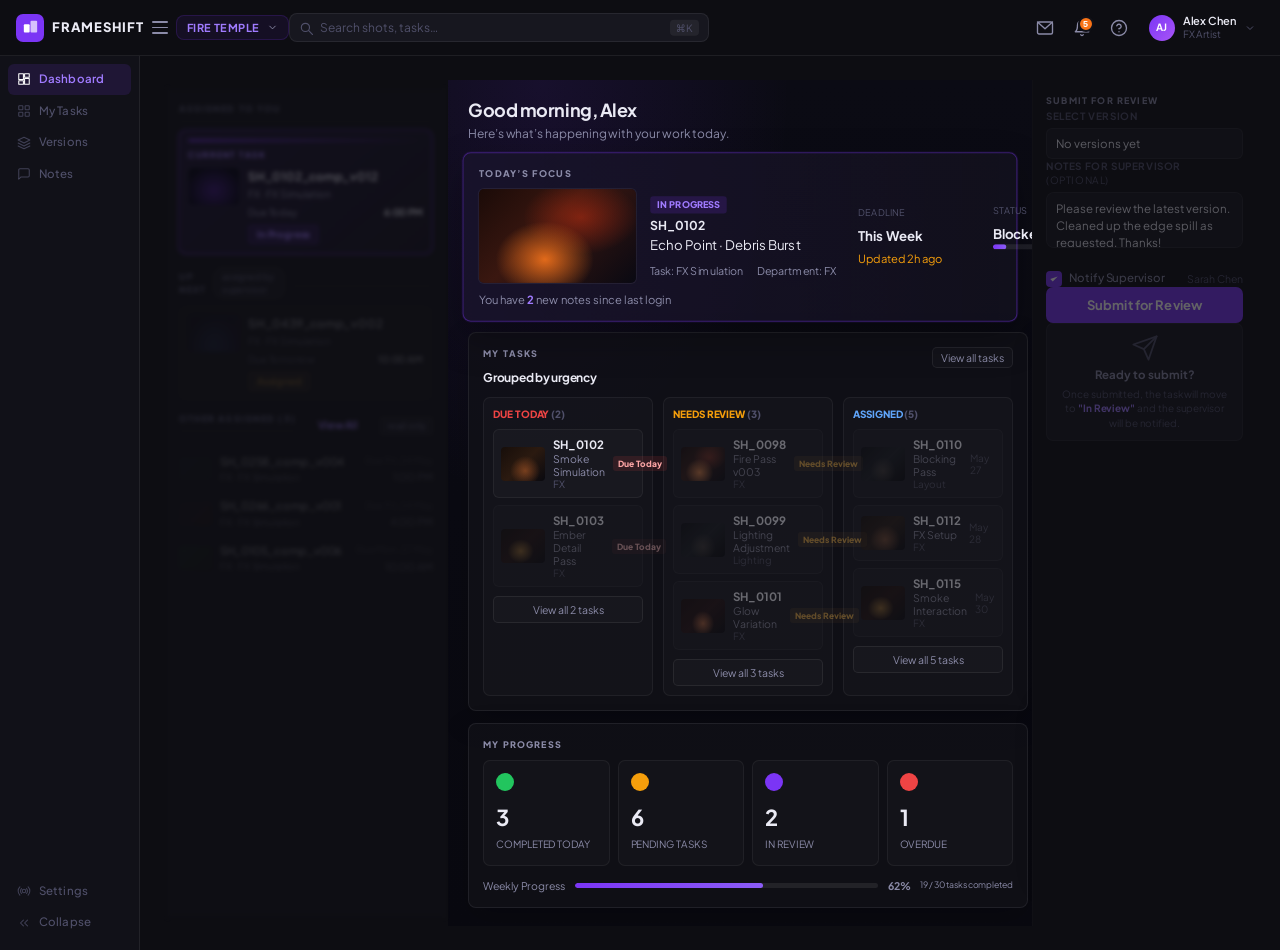
==== index.html @ 1de453bf "Set up Frameshift dashboard foundation and role-based supervisor flows. Implement unified supervisor" ====
<!DOCTYPE html>
<html lang="en">
<head>
<meta charset="UTF-8">
<meta name="viewport" content="width=device-width, initial-scale=1.0">
<title>Frameshift — Artist Dashboard</title>
<link rel="preconnect" href="https://fonts.googleapis.com">
<link href="https://fonts.googleapis.com/css2?family=Plus+Jakarta+Sans:ital,wght@0,300;0,400;0,500;0,600;0,700;0,800&display=swap" rel="stylesheet">
<link href="https://fonts.googleapis.com/css2?family=Inter:wght@400;500;600;700;800&display=swap" rel="stylesheet">
<link rel="stylesheet" href="./styles.css">
<script src="./app.js" defer></script>
<script src="./reviewEngine.js" defer></script>
</head>
<body>
<div id="root"></div>

<template id="artist-app-template">
<div class="app artist-app">

  <!-- ══════════════ TOP BAR ══════════════ -->
  <header class="topbar">
    <!-- Logo -->
    <a class="logo" href="#">
      <div class="logo-mark">
        <!-- FS icon: two overlapping rectangles -->
        <svg viewBox="0 0 18 18" fill="white"><rect x="1" y="5" width="7" height="10" rx="1.2"/><rect x="9" y="1" width="8" height="14" rx="1.2" opacity="0.7"/></svg>
      </div>
      <span class="logo-name">FRAMESHIFT</span>
    </a>

    <!-- Hamburger -->
    <button class="tb-hamburger" aria-label="Menu">
      <span></span><span></span><span></span>
    </button>

    <!-- Project pill -->
    <div class="project-pill">
      Fire Temple
      <svg viewBox="0 0 24 24"><polyline points="6 9 12 15 18 9"/></svg>
    </div>

    <!-- Search -->
    <div class="search-bar">
      <svg class="search-icon" viewBox="0 0 24 24"><circle cx="11" cy="11" r="7"/><line x1="24" y1="24" x2="16.65" y2="16.65"/></svg>
      <input type="text" placeholder="Search shots, tasks…">
      <span class="search-kbd">⌘K</span>
    </div>

    <!-- Right icons -->
    <div class="tb-right">
      <button class="tb-icon" aria-label="Mail">
        <svg viewBox="0 0 24 24"><rect x="2" y="4" width="20" height="16" rx="2"/><polyline points="2,4 12,13 22,4"/></svg>
      </button>
      <button class="tb-icon" aria-label="Notifications">
        <svg viewBox="0 0 24 24"><path d="M18 8A6 6 0 0 0 6 8c0 7-3 9-3 9h18s-3-2-3-9"/><path d="M13.73 21a2 2 0 0 1-3.46 0"/></svg>
        <span class="notif-badge">5</span>
      </button>
      <button class="tb-icon" aria-label="Help">
        <svg viewBox="0 0 24 24"><circle cx="12" cy="12" r="10"/><path d="M9.09 9a3 3 0 0 1 5.83 1c0 2-3 3-3 3"/><line x1="12" y1="17" x2="12.01" y2="17"/></svg>
      </button>
      <div class="user-chip" onclick="UserMenu.toggle(event)">
        <div class="user-av">AJ</div>
        <div class="user-info">
          <div class="user-name">Alex Chen</div>
          <div class="user-role">FX Artist</div>
        </div>
        <svg class="user-menu-chevron" viewBox="0 0 24 24"><polyline points="6 9 12 15 18 9"/></svg>
        <div class="user-menu" id="user-menu">
          <button onclick="UserMenu.profile(event)">View Profile</button>
          <button onclick="UserMenu.setRole(event,'artist')">Switch to Artist</button>
          <button onclick="UserMenu.setRole(event,'supervisor')">Switch to Supervisor</button>
          <button onclick="UserMenu.signOut(event)">Sign Out</button>
        </div>
      </div>
    </div>
  </header>

  <!-- ══════════════ BODY ══════════════ -->
  <div class="body-wrap">

    <!-- ── SIDEBAR ── -->
    <nav class="sidebar">
      <div class="sidebar-nav">
        <a class="nav-item active artist-only" id="nav-dashboard" href="#" onclick="event.preventDefault();switchTab('dashboard')">
          <svg viewBox="0 0 24 24"><path d="M3 13h8V3H3v10z"/><path d="M13 21h8V11h-8v10z"/><path d="M13 3v6h8V3h-8z"/><path d="M3 21h8v-6H3v6z"/></svg>
          Dashboard
        </a>
        <a class="nav-item artist-only" id="nav-tasks" href="#" onclick="event.preventDefault();switchTab('overview')">
          <svg viewBox="0 0 24 24"><rect x="3" y="3" width="7" height="7" rx="1"/><rect x="14" y="3" width="7" height="7" rx="1"/><rect x="3" y="14" width="7" height="7" rx="1"/><rect x="14" y="14" width="7" height="7" rx="1"/></svg>
          My Tasks
        </a>
        <a class="nav-item artist-only" id="nav-versions" href="#" onclick="event.preventDefault();switchTab('versions')">
          <svg viewBox="0 0 24 24"><polygon points="12 2 2 7 12 12 22 7 12 2"/><polyline points="2,17 12,22 22,17"/><polyline points="2,12 12,17 22,12"/></svg>
          Versions
        </a>
        <a class="nav-item artist-only" id="nav-notes" href="#" onclick="event.preventDefault();switchTab('notes')">
          <svg viewBox="0 0 24 24"><path d="M21 15a2 2 0 0 1-2 2H7l-4 4V5a2 2 0 0 1 2-2h14a2 2 0 0 1 2 2z"/></svg>
          Notes
        </a>
        <div class="sidebar-spacer"></div>
      </div>

      <div class="sidebar-bottom">
        <a class="nav-item" href="#">
          <svg viewBox="0 0 24 24"><circle cx="12" cy="12" r="3"/><path d="M19.07 4.93a10 10 0 0 1 0 14.14M16.24 7.76a6 6 0 0 1 0 8.49M4.93 19.07a10 10 0 0 1 0-14.14M7.76 16.24a6 6 0 0 1 0-8.49"/></svg>
          Settings
        </a>
        <a class="nav-item" href="#">
          <svg viewBox="0 0 24 24"><polyline points="11 17 6 12 11 7"/><polyline points="18 17 13 12 18 7"/></svg>
          Collapse
        </a>
      </div>
    </nav>

    <!-- ══ MAIN ══ -->
    <main class="main">

      <!-- 3-column area -->
      <div class="cols dashboard-content">

        <!-- ─── LEFT: Task List ─── -->
        <div class="col-left">
          <div class="col-left-inner">
            <div class="section-lbl">Assigned to You</div>

            <!-- Current Task -->
            <div class="current-task-card" data-shot="SH_0100" onclick="openTask('SH_0100')">
              <div class="ctc-inner-lbl">Current Task</div>
              <div class="ctc-body">
                <div class="task-thumb">
                  <div class="task-thumb-scene"></div>
                </div>
                <div class="task-info">
                  <div class="task-name"></div>
                  <div class="task-dept"></div>
                  <div class="task-due-row">
                    <span class="task-due-label">Due Today</span>
                    <span class="task-due-time">6:00 PM</span>
                  </div>
                  <span class="badge badge-ip">In Progress</span>
                </div>
              </div>
            </div>

            <!-- Up Next -->
            <div class="section-lbl" style="display:flex;align-items:center;gap:8px;">Up Next<span style="font-size:9px;font-weight:500;text-transform:none;letter-spacing:0;color:var(--t3);background:var(--bg-card);border:1px solid var(--b);border-radius:10px;padding:1px 7px;">assigned by supervisor</span></div>
            <div class="up-next-card" data-shot="SH_0101" onclick="openTask('SH_0101')">
              <div class="ctc-body">
                <div class="task-thumb">
                  <div class="task-thumb-scene" style="background:radial-gradient(ellipse at 50% 80%,rgba(30,60,120,0.8) 0%,transparent 70%);"></div>
                </div>
                <div class="task-info">
                  <div class="task-name"></div>
                  <div class="task-dept"></div>
                  <div class="task-due-row">
                    <span class="task-due-label">Due Tomorrow</span>
                    <span class="task-due-time">10:00 AM</span>
                  </div>
                  <span class="badge badge-assigned">Assigned</span>
                </div>
              </div>
            </div>

            <!-- Other Assigned -->
            <div class="other-hdr">
              <span class="section-lbl" style="margin-bottom:0;">Other Assigned (3)</span>
              <span class="view-all">View All</span>
            </div>

            <div class="task-row" data-shot="SH_0102" onclick="openTask('SH_0102')">
              <div class="task-row-thumb">
                <div style="width:100%;height:100%;background:linear-gradient(135deg,#0D1A2A,#0A1A1A);"></div>
              </div>
              <div class="task-row-body">
                <div class="task-row-name"></div>
                <div class="task-row-meta"></div>
              </div>
              <div class="task-row-right">
                <div class="task-row-due">Due Fri, 24 May</div>
                <div style="font-size:11px;color:var(--t2);">1:00 PM</div>
              </div>
            </div>

            <div class="task-row" data-shot="SH_0103" onclick="openTask('SH_0103')">
              <div class="task-row-thumb">
                <div style="width:100%;height:100%;background:linear-gradient(135deg,#1A0D2A,#2A1010);"></div>
              </div>
              <div class="task-row-body">
                <div class="task-row-name"></div>
                <div class="task-row-meta"></div>
              </div>
              <div class="task-row-right">
                <div class="task-row-due">Due Fri, 24 May</div>
                <div style="font-size:11px;color:var(--t2);">4:00 PM</div>
              </div>
            </div>

            <div class="task-row" data-shot="SH_0104" onclick="openTask('SH_0104')">
              <div class="task-row-thumb">
                <div style="width:100%;height:100%;background:linear-gradient(135deg,#0D2A1A,#101A0A);"></div>
              </div>
              <div class="task-row-body">
                <div class="task-row-name"></div>
                <div class="task-row-meta"></div>
              </div>
              <div class="task-row-right">
                <div class="task-row-due">Due Mon, 27 May</div>
                <div style="font-size:11px;color:var(--t2);">10:00 AM</div>
              </div>
            </div>
          </div>

        </div>

        <!-- ─── CENTER: Work Area ─── -->
        <div class="col-center">

          <!-- Center-left: Task Detail + Viewer -->
          <div class="task-detail">
            <!-- Compact shot bar + tabs -->
            <div class="center-bar">
              <span class="center-shot-id"></span>
              <span class="center-shot-dept">Comp · Main Comp</span>
              <div class="tabs" id="center-tabs">
                <div class="tab active" data-tab="dashboard">Dashboard</div>
                <div class="tab" data-tab="overview">Overview</div>
                <div class="tab" data-tab="notes">Notes <span class="tab-ct" id="tc-notes">2</span></div>
                <div class="tab" data-tab="versions">Versions <span class="tab-ct" id="tc-versions">4</span></div>
                <div class="tab" data-tab="info">Info</div>
              </div>
              <button class="rm-btn" id="rm-btn" onclick="ReviewMode.toggle()">
                <svg viewBox="0 0 24 24"><path d="M8 3H5a2 2 0 0 0-2 2v3m18 0V5a2 2 0 0 0-2-2h-3m0 18h3a2 2 0 0 0 2-2v-3M3 16v3a2 2 0 0 0 2 2h3"/></svg>
                <span id="rm-btn-label">Enter Review Mode</span>
              </button>
            </div>

            <!-- ── PANEL: DASHBOARD (default landing) ── -->
            <div class="tab-panel active" data-panel="dashboard" id="panel-dashboard">
              <div class="artist-dashboard">
                <header class="dash-welcome">
                  <h1>Good morning, Alex</h1>
                  <p>Here’s what’s happening with your work today.</p>
                </header>

                <section class="dash-card dash-focus-card">
                  <div class="dash-section-kicker">Today’s Focus</div>
                  <div class="dash-focus-grid">
                    <div class="dash-shot-thumb dash-shot-fire"></div>
                    <div class="dash-focus-main">
                      <span class="dash-status-pill">In Progress</span>
                      <h2></h2>
                      <p></p>
                      <div class="dash-focus-meta">
                        <span></span>
                        <span></span>
                      </div>
                    </div>
                    <div class="dash-focus-deadline">
                      <span>Deadline</span>
                      <strong></strong>
                      <em></em>
                    </div>
                    <div class="dash-focus-progress">
                      <span>Status</span>
                      <strong></strong>
                      <div class="dash-progress-track"><div style="width:60%;"></div></div>
                      <small>60%</small>
                    </div>
                    <div class="dash-focus-actions">
                      <button class="dash-primary-btn" onclick="DashboardActions.continueWorking()">Continue Working</button>
                      <button class="dash-secondary-btn" onclick="DashboardActions.openShot()">Open Shot</button>
                    </div>
                  </div>
                  <div class="dash-note-alert">You have <strong id="dash-new-notes">2</strong> new notes since last login</div>
                </section>

                <div class="dash-command-grid">
                  <div class="dash-left-stack">
                    <section class="dash-card dash-tasks-card">
                    <div class="dash-card-head">
                      <div>
                          <div class="dash-section-kicker">My Tasks</div>
                          <h2>Grouped by urgency</h2>
                      </div>
                        <button class="dash-link-btn" onclick="DashboardActions.openTasks('all')">View all tasks</button>
                    </div>

                      <div class="dash-task-columns">
                        <div class="dash-task-column">
                          <div class="dash-column-title hot">Due Today <span>(2)</span></div>
                          <button class="dash-task-card" data-shot="SH_0102" onclick="openTask('SH_0102')">
                            <span class="dash-mini-thumb dash-shot-smoke"></span>
                            <span><strong>SH_0102</strong><em>Smoke Simulation</em><small>FX</small></span>
                            <mark class="dash-tag due">Due Today</mark>
                          </button>
                          <button class="dash-task-card" data-shot="SH_0103" onclick="openTask('SH_0103')">
                            <span class="dash-mini-thumb dash-shot-ember"></span>
                            <span><strong>SH_0103</strong><em>Ember Detail Pass</em><small>FX</small></span>
                            <mark class="dash-tag due">Due Today</mark>
                          </button>
                          <button class="dash-column-view" onclick="DashboardActions.openTasks('today')">View all 2 tasks</button>
                        </div>

                        <div class="dash-task-column">
                          <div class="dash-column-title warn">Needs Review <span>(3)</span></div>
                          <button class="dash-task-card" data-shot="SH_0098" onclick="openTask('SH_0098')">
                            <span class="dash-mini-thumb dash-shot-fire"></span>
                            <span><strong>SH_0098</strong><em>Fire Pass v003</em><small>FX</small></span>
                            <mark class="dash-tag review">Needs Review</mark>
                          </button>
                          <button class="dash-task-card" data-shot="SH_0099" onclick="openTask('SH_0099')">
                            <span class="dash-mini-thumb dash-shot-dark"></span>
                            <span><strong>SH_0099</strong><em>Lighting Adjustment</em><small>Lighting</small></span>
                            <mark class="dash-tag review">Needs Review</mark>
                          </button>
                          <button class="dash-task-card" data-shot="SH_0101" onclick="openTask('SH_0101')">
                            <span class="dash-mini-thumb dash-shot-glow"></span>
                            <span><strong>SH_0101</strong><em>Glow Variation</em><small>FX</small></span>
                            <mark class="dash-tag review">Needs Review</mark>
                          </button>
                          <button class="dash-column-view" onclick="DashboardActions.openTasks('review')">View all 3 tasks</button>
                        </div>

                        <div class="dash-task-column">
                          <div class="dash-column-title pin">Assigned <span>(5)</span></div>
                          <button class="dash-task-card" data-shot="SH_0110" onclick="openTask('SH_0110')">
                            <span class="dash-mini-thumb dash-shot-dark"></span>
                            <span><strong>SH_0110</strong><em>Blocking Pass</em><small>Layout</small></span>
                            <time>May 27</time>
                          </button>
                          <button class="dash-task-card" data-shot="SH_0112" onclick="openTask('SH_0112')">
                            <span class="dash-mini-thumb dash-shot-smoke"></span>
                            <span><strong>SH_0112</strong><em>FX Setup</em><small>FX</small></span>
                            <time>May 28</time>
                          </button>
                          <button class="dash-task-card" data-shot="SH_0115" onclick="openTask('SH_0115')">
                            <span class="dash-mini-thumb dash-shot-ember"></span>
                            <span><strong>SH_0115</strong><em>Smoke Interaction</em><small>FX</small></span>
                            <time>May 30</time>
                          </button>
                          <button class="dash-column-view" onclick="DashboardActions.openTasks('assigned')">View all 5 tasks</button>
                        </div>
                      </div>
                    </section>

                    <section class="dash-card dash-progress-card">
                      <div class="dash-section-kicker">My Progress</div>
                      <div class="dash-stat-grid">
                        <div><span class="dash-stat-icon ok"></span><strong>3</strong><small>Completed Today</small></div>
                        <div><span class="dash-stat-icon pending"></span><strong>6</strong><small>Pending Tasks</small></div>
                        <div><span class="dash-stat-icon review"></span><strong>2</strong><small>In Review</small></div>
                        <div><span class="dash-stat-icon overdue"></span><strong>1</strong><small>Overdue</small></div>
                      </div>
                      <div class="dash-weekly">
                        <span>Weekly Progress</span>
                        <div class="dash-progress-track"><div style="width:62%;"></div></div>
                        <strong>62%</strong>
                        <small>19 / 30 tasks completed</small>
                      </div>
                    </section>
                  </div>

                  <div class="dash-right-stack">
                    <section class="dash-card dash-feedback-card">
                      <div class="dash-card-head">
                        <div>
                          <div class="dash-section-kicker">Recent Feedback</div>
                          <h2>Latest supervisor notes</h2>
                    </div>
                        <button class="dash-link-btn" onclick="DashboardActions.openTasks('notes')">View all</button>
                      </div>
                      <div class="dash-feedback-list">
                        <button class="is-new" onclick="DashboardActions.openFeedback(84)">
                          <span class="dash-avatar">SC</span>
                          <span><strong>SH_0100 · Fire Temple – Wide</strong><em>Increase fire density in the mid ground around frame 120.</em></span>
                          <time>1h ago</time><mark>New</mark>
                        </button>
                        <button class="is-new" onclick="DashboardActions.openFeedback(105)">
                          <span class="dash-avatar">SC</span>
                          <span><strong>SH_0101 · Fire Close Up</strong><em>The glow feels a bit too strong. Let’s tone it down.</em></span>
                          <time>3h ago</time><mark>New</mark>
                        </button>
                        <button onclick="DashboardActions.openFeedback(90)">
                          <span class="dash-avatar">SC</span>
                          <span><strong>SH_0098 · Fire Pass</strong><em>Timing feels off in the second half. Please slow down the rise.</em></span>
                          <time>1d ago</time><mark class="seen">Seen</mark>
                        </button>
                        <button onclick="DashboardActions.openFeedback(148)">
                          <span class="dash-avatar ok">SC</span>
                          <span><strong>SH_0095 · Wide Establish</strong><em>Looks good! Approved this version.</em></span>
                          <time>2d ago</time><mark class="addressed">Addressed</mark>
                        </button>
                      </div>
                      <button class="dash-column-view" onclick="DashboardActions.openTasks('notes')">Go to Notes</button>
                    </section>

                    <section class="dash-card dash-actions-card">
                      <div class="dash-section-kicker">Quick Actions</div>
                      <div class="dash-action-grid">
                        <button onclick="DashboardActions.uploadVersion()"><span>Upload New Version</span><small>Add a new version</small></button>
                        <button onclick="DashboardActions.continueWorking()"><span>Open Last Shot</span><small>Continue where you left off</small></button>
                        <button onclick="DashboardActions.startReview()"><span>Start Review Mode</span><small>Review with annotation</small></button>
                        <button onclick="DashboardActions.createNote()"><span>Create Note</span><small>Add a new note</small></button>
                      </div>
                    </section>
                  </div>
                </div>
              </div>
            </div><!-- /panel-dashboard -->


            <!-- ── PANEL: OVERVIEW ── -->
            <div class="tab-panel" data-panel="overview" id="panel-overview">
              <!-- Viewer -->
              <div class="viewer">
                <div class="active-task-banner" id="active-task-banner">Working on SH_0100 · FX Simulation</div>
                <div class="player-mode" id="player-mode">Review Mode</div>
                <div class="viewer-scene">
                  <div class="viewer-bg"></div>
                  <div class="viewer-stars"></div>
                  <div class="viewer-structure"></div>
                  <div class="viewer-glow"></div>
                  <div class="viewer-figure"></div>
                  <div class="viewer-fog"></div>
                  <div class="viewer-top-fog"></div>
                </div>
                <!-- Annotation canvas overlay -->
                <canvas id="ann-canvas" class="ann-hidden"></canvas>

                <div class="context-note-pop context-note-hidden" id="context-note-pop" aria-live="polite"></div>

                <!-- Frame marker timeline — integrated inside viewer -->
                <div class="frame-timeline" id="frame-timeline">
                  <div class="ftl-rail"></div>
                  <div class="ftl-playhead" id="ftl-playhead"></div>
                  <div class="ftl-total" id="ftl-total">320fr</div>
                </div>

                <div class="viewer-controls">
                  <button class="player-btn" title="Skip to start">
                    <svg viewBox="0 0 24 24"><polygon points="19 20 9 12 19 4 19 20"/><line x1="5" y1="19" x2="5" y2="5"/></svg>
                  </button>
                  <button class="player-btn" title="Step back">
                    <svg viewBox="0 0 24 24"><polygon points="11 19 2 12 11 5 11 19"/><polygon points="22 19 13 12 22 5 22 19"/></svg>
                  </button>
                  <button class="player-btn" title="Previous frame">
                    <svg viewBox="0 0 24 24"><polygon points="19 20 9 12 19 4 19 20"/></svg>
                  </button>
                  <button class="player-btn player-btn-play" title="Play" id="main-play-btn" onclick="togglePlay(this)">
                    <svg viewBox="0 0 24 24"><polygon points="5 3 19 12 5 21 5 3"/></svg>
                  </button>
                  <button class="player-btn" title="Next frame">
                    <svg viewBox="0 0 24 24"><polygon points="5 4 15 12 5 20 5 4"/></svg>
                  </button>
                  <button class="player-btn" title="Skip to end">
                    <svg viewBox="0 0 24 24"><polygon points="5 4 15 12 5 20 5 4"/><line x1="19" y1="5" x2="19" y2="19"/></svg>
                  </button>
                  <button class="player-btn" title="Loop">
                    <svg viewBox="0 0 24 24"><polyline points="17 1 21 5 17 9"/><path d="M3 11V9a4 4 0 0 1 4-4h14"/><polyline points="7 23 3 19 7 15"/><path d="M21 13v2a4 4 0 0 1-4 4H3"/></svg>
                  </button>
                  <div class="player-progress" id="main-progress" onclick="scrubProgress(event)">
                    <div class="player-progress-fill" id="main-progress-fill" style="width:35%;"></div>
                  </div>
                  <span style="font-size:10px;color:rgba(255,255,255,0.4);white-space:nowrap;font-family:monospace;" id="main-timecode">00:08:24</span>
                  <div style="width:1px;height:13px;background:rgba(255,255,255,0.1);flex-shrink:0;margin:0 2px;"></div>
                  <button class="player-btn player-btn-ann" id="ann-toggle" title="Toggle annotations" onclick="AnnotationSystem.toggleOverlay()">
                    <svg viewBox="0 0 24 24" fill="none" stroke="currentColor" stroke-width="1.8" stroke-linecap="round" stroke-linejoin="round" width="12" height="12"><path d="M1 12s4-8 11-8 11 8 11 8-4 8-11 8-11-8-11-8z"/><circle cx="12" cy="12" r="3"/></svg>
                    <span>Annotate</span>
                  </button>
                </div>
              </div><!-- /viewer -->
            </div><!-- /panel-overview -->

            <!-- ── PANEL: NOTES ── -->
            <div class="tab-panel" data-panel="notes" id="panel-notes">
              <!-- Thread -->
              <div class="cn-thread" id="cn-thread">
                <!-- Supervisor message 1 -->
                <div class="cn-msg cn-sup">
                  <div class="cn-av cn-av-sup">SC</div>
                  <div class="cn-body">
                    <div class="cn-hdr"><span class="cn-author">Sarah Chen</span><span class="cn-role-badge cn-role-sup">Supervisor</span><span class="cn-time">2h ago</span></div>
                    <div class="cn-txt">Please clean up the edge light spill on frame 101–105. The spill reads as a green tint — run a luma matte and apply curves.</div>
                    <div class="cn-frame-tag" onclick="seekToFrame(101)">
                      <svg width="11" height="11" viewBox="0 0 24 24" fill="none" stroke="currentColor" stroke-width="2" stroke-linecap="round"><rect x="2" y="3" width="20" height="14" rx="2"/><line x1="8" y1="21" x2="16" y2="21"/><line x1="12" y1="17" x2="12" y2="21"/></svg>
                      Frames 101–105
                    </div>
                  </div>
                </div>
                <!-- Artist reply -->
                <div class="cn-msg cn-art">
                  <div class="cn-av cn-av-art">AJ</div>
                  <div class="cn-body">
                    <div class="cn-hdr"><span class="cn-author">Alex Johnson</span><span class="cn-role-badge cn-role-art">You</span><span class="cn-time">1h ago</span></div>
                    <div class="cn-txt">Got it — running the luma matte now. Will update v013 shortly with the spill fix.</div>
                  </div>
                </div>
                <!-- Supervisor message 2 -->
                <div class="cn-msg cn-sup">
                  <div class="cn-av cn-av-sup">SC</div>
                  <div class="cn-body">
                    <div class="cn-hdr"><span class="cn-author">Sarah Chen</span><span class="cn-role-badge cn-role-sup">Supervisor</span><span class="cn-time">30m ago</span></div>
                    <div class="cn-txt">Great, also match the contrast in the background buildings. Reference SH_0099 for the approved look.</div>
                  </div>
                </div>
              </div>
              <!-- Input -->
              <div class="cn-input-wrap">
                <textarea class="cn-ta" id="cn-ta" placeholder="Add a note… (Enter to send, Shift+Enter for new line)" rows="1"></textarea>
                <div class="cn-input-footer" id="cn-input-footer">
                  <div class="cn-tools">
                    <button class="cn-tool" id="cn-frame-btn" title="Attach frame range" onclick="CNInput.toggleFrameRef()">
                      <svg viewBox="0 0 24 24" fill="none" stroke="currentColor" stroke-width="1.8" stroke-linecap="round"><rect x="2" y="3" width="20" height="14" rx="2"/><line x1="8" y1="21" x2="16" y2="21"/><line x1="12" y1="17" x2="12" y2="21"/></svg>
                    </button>
                  </div>
                  <button class="cn-send-btn" onclick="CNInput.send()">Add Note</button>
                </div>
                <!-- Frame ref composer -->
                <div class="cn-frame-composer" id="cn-frame-composer">
                  <span class="cn-frc-lbl">Frames</span>
                  <input class="cn-frc-in" id="cn-fr-start" type="number" placeholder="101" min="1">
                  <span style="color:var(--t3);">–</span>
                  <input class="cn-frc-in" id="cn-fr-end" type="number" placeholder="105" min="1">
                  <button class="cn-frc-attach" onclick="CNInput.attachFrame()">Attach</button>
                  <button class="cn-frc-cancel" onclick="CNInput.closeFrameRef()">
                    <svg width="10" height="10" viewBox="0 0 24 24" fill="none" stroke="currentColor" stroke-width="2.5" stroke-linecap="round"><path d="M18 6L6 18M6 6l12 12"/></svg>
                  </button>
                </div>
              </div>
            </div><!-- /panel-notes -->

            <!-- ── PANEL: VERSIONS ── -->
            <div class="tab-panel" data-panel="versions" id="panel-versions" style="overflow:hidden;">

              <!-- Current version card -->
              <div style="padding:11px 14px;border-bottom:1px solid var(--b);flex-shrink:0;">
                <div class="cv-card">
                  <div class="cv-top">
                    <div style="display:flex;align-items:center;gap:8px;">
                      <span class="cv-tag" id="cv-tag">v012</span>
                      <span class="badge badge-working" id="cv-badge">Working</span>
                    </div>
                    <span class="cv-updated" id="cv-updated">Updated 2h ago</span>
                  </div>
                  <div class="cv-filmstrip">
                    <div class="cv-frame"><div class="cv-frame-scene"></div></div>
                    <div class="cv-frame"><div class="cv-frame-scene" style="background:radial-gradient(ellipse at 40% 90%,rgba(40,10,100,0.9) 0%,transparent 70%);"></div></div>
                    <div class="cv-frame"><div class="cv-frame-scene" style="background:radial-gradient(ellipse at 60% 70%,rgba(20,40,100,0.8) 0%,transparent 70%);"></div></div>

                  </div>
                </div>
              </div>

              <!-- Version table -->
              <div class="vfl-header">
                <span>Version</span>
                <span>File</span>
                <span>Status</span>
                <span>Date</span>
                <span style="text-align:center;">Notes</span>
              </div>
              <div class="vfl-rows" id="versions-full-list-body" style="flex:1;overflow-y:auto;">
                <!-- rendered by JS -->
              </div>

              <!-- Upload zone -->
              <div style="padding:11px 14px;border-top:1px solid var(--b);flex-shrink:0;">
                <div class="upload-zone" id="upload-zone">
                  <div id="dz-idle">
                    <div class="upload-icon-wrap"><svg viewBox="0 0 24 24"><path d="M21 15v4a2 2 0 0 1-2 2H5a2 2 0 0 1-2-2v-4"/><polyline points="17 8 12 3 7 8"/><line x1="12" y1="3" x2="12" y2="15"/></svg></div>
                    <div class="upload-text">Drag &amp; drop to upload new version</div>
                    <div class="upload-sub">EXR · DPX · MOV · MP4 · or click to browse</div>
                  </div>
                  <div id="dz-uploading" style="display:none;padding:4px 0;">
                    <div class="upload-icon-wrap" style="color:var(--purple-txt);"><svg viewBox="0 0 24 24" fill="none" stroke="currentColor" stroke-width="1.8" stroke-linecap="round" stroke-linejoin="round" width="28" height="28"><path d="M21 15v4a2 2 0 0 1-2 2H5a2 2 0 0 1-2-2v-4"/><polyline points="17 8 12 3 7 8"/><line x1="12" y1="3" x2="12" y2="15"/></svg></div>
                    <div class="upload-text" style="color:var(--purple-txt);">Uploading…</div>
                    <div class="upload-fname" id="dz-fname">filename.exr</div>
                    <div class="upload-progress"><div class="upload-progress-fill" id="upload-progress-fill"></div></div>
                    <div class="upload-sub" id="dz-pct-label">0%</div>
                  </div>
                  <div id="dz-done" style="display:none;padding:4px 0;">
                    <div class="upload-icon-wrap" style="color:var(--green);"><svg viewBox="0 0 24 24" fill="none" stroke="currentColor" stroke-width="2" stroke-linecap="round" stroke-linejoin="round" width="28" height="28"><path d="M22 11.08V12a10 10 0 1 1-5.93-9.14"/><polyline points="22 4 12 14.01 9 11.01"/></svg></div>
                    <div class="upload-text" style="color:var(--green);">Upload complete</div>
                    <div class="upload-sub" style="color:var(--purple-txt);font-weight:600;" id="dz-done-tag"></div>
                    <div class="upload-fname" id="dz-done-name"></div>
                  </div>
                  <div class="dz-over-text">Drop to create new version</div>
                </div>
                <input type="file" id="version-file-input" accept=".exr,.dpx,.mov,.mp4,.png,.tiff,.jpg" style="display:none;">
              </div>
            </div><!-- /panel-versions -->

            <!-- ── PANEL: INFO (shot metadata) ── -->
            <div class="tab-panel" data-panel="info" id="panel-info">
              <div class="info-wrap">
                <div class="info-section">
                  <div class="info-section-lbl">Shot Info</div>
                  <div class="info-table">
                    <div class="info-tr"><span class="info-key">Shot ID</span><span class="info-val">SH_0100</span></div>
                    <div class="info-tr"><span class="info-key">Shot Name</span><span class="info-val">SH_0100_comp_v012</span></div>
                    <div class="info-tr"><span class="info-key">Sequence</span><span class="info-val">SEQ_0100</span></div>
                    <div class="info-tr"><span class="info-key">Episode</span><span class="info-val">EP01 — Driftworks</span></div>
                    <div class="info-tr"><span class="info-key">Shot Type</span><span class="info-val">Full CG</span></div>
                    <div class="info-tr"><span class="info-key">Frame Range</span><span class="info-val">101 – 110 (10 frames)</span></div>
                    <div class="info-tr"><span class="info-key">Frame Rate</span><span class="info-val">24 fps</span></div>
                    <div class="info-tr"><span class="info-key">Resolution</span><span class="info-val">4096 × 2160 (4K)</span></div>
                    <div class="info-tr"><span class="info-key">Color Space</span><span class="info-val">ACES / ACEScg</span></div>
                    <div class="info-tr"><span class="info-key">Shot Type</span><span class="info-val">Full CG</span></div>
                    <div class="info-tr"><span class="info-key">Sequence</span><span class="info-val">0100</span></div>
                  </div>
                </div>
                <div class="info-section">
                  <div class="info-section-lbl">Assignment</div>
                  <div class="info-table">
                    <div class="info-tr"><span class="info-key">Department</span><span class="info-val">Compositing</span></div>
                    <div class="info-tr"><span class="info-key">Task</span><span class="info-val">Main Comp</span></div>
                    <div class="info-tr"><span class="info-key">Assigned To</span><span class="info-val">Alex Johnson</span></div>
                    <div class="info-tr"><span class="info-key">Assigned By</span><span class="info-val">Sarah (Supervisor)</span></div>
                    <div class="info-tr"><span class="info-key">Due Date</span><span class="info-val">20 May 2024, 6:00 PM</span></div>
                    <div class="info-tr"><span class="info-key">Priority</span><span class="info-val" style="color:var(--amber);">High</span></div>
                    <div class="info-tr"><span class="info-key">Status</span><span class="info-val"><span class="badge badge-ip" style="width:fit-content;" id="task-status-badge">In Progress</span></span></div>
                    <div class="info-tr"><span class="info-key">Status</span><span class="info-val"><span class="badge badge-ip">In Progress</span></span></div>
                  </div>
                </div>
                <div class="info-section">
                  <div class="info-section-lbl">Pipeline</div>
                  <div class="info-table">
                    <div class="info-tr"><span class="info-key">Software</span><span class="info-val">Nuke 15.1 / Maya 2025</span></div>
                    <div class="info-tr"><span class="info-key">Renderer</span><span class="info-val">Arnold 7.3</span></div>
                    <div class="info-tr"><span class="info-key">Render Layer</span><span class="info-val">beauty, spec, diff, shadow</span></div>
                    <div class="info-tr"><span class="info-key">Output Format</span><span class="info-val">OpenEXR 32-bit</span></div>
                    <div class="info-tr"><span class="info-key">Current Version</span><span class="info-val" id="info-cv-tag" style="color:var(--purple-txt);font-weight:600;">v012</span></div>
                    <div class="info-tr"><span class="info-key">Total Versions</span><span class="info-val" id="info-total-v">6</span></div>
                  </div>
                </div>
              </div>
            </div><!-- /panel-info -->

          </div><!-- /task-detail -->

        </div><!-- /col-center -->

        <!-- ─── RIGHT: Notes + Submit ─── -->
        <div class="col-right">

          <!-- Submit panel -->
          <div class="submit-panel" id="submit-panel">

            <!-- ─── FORM STATE ─── -->
            <div id="submit-form-wrap">
              <div class="submit-title">Submit for Review</div>

              <!-- Version select -->
              <div>
                <label class="form-lbl" for="submit-version-select">Select Version</label>
                <select class="version-select" id="submit-version-select"
                  onchange="SubmitFlow.onVersionChange()">
                  <!-- populated by VersionStore via Render.submitDropdown() -->
                  <option value="v012">v012 (Working)</option>
                </select>
              </div>

              <!-- Note field -->
              <div>
                <label class="form-lbl" for="submit-note">Notes for supervisor <span style="font-weight:400;font-size:10px;">(optional)</span></label>
                <textarea class="notes-textarea" id="submit-note"
                  placeholder="What changed in this version? What needs attention?…"
                  oninput="SubmitFlow.onNoteInput(this)">Please review the latest version. Cleaned up the edge spill as requested. Thanks!</textarea>
                <div class="sf-hint" id="sf-hint"></div>
              </div>

              <!-- Notify checkbox -->
              <div class="notify-row" id="notify-row" onclick="SubmitFlow.toggleNotify()">
                <div class="notify-chk" id="notify-chk">
                  <svg viewBox="0 0 12 12"><polyline points="1.5 6 4.5 9 10.5 3"/></svg>
                </div>
                <span class="notify-lbl">Notify Supervisor</span>
                <span style="margin-left:auto;font-size:11px;color:var(--t2);" id="notify-who">Sarah Chen</span>
              </div>

              <!-- Submit button -->
              <button class="submit-btn" id="submit-btn"
                onclick="FlowManager.submitCurrentTask()">
                Submit for Review
              </button>

              <!-- Ready hint -->
              <div class="ready-card" id="ready-card">
                <div class="ready-icon">
                  <svg viewBox="0 0 24 24"><line x1="22" y1="2" x2="11" y2="13"/>
                    <polygon points="22 2 15 22 11 13 2 9 22 2"/></svg>
                </div>
                <div class="ready-title">Ready to submit?</div>
                <div class="ready-sub">Once submitted, the task will move to
                  <strong style="color:var(--purple-txt);">"In Review"</strong>
                  and the supervisor will be notified.
                </div>
              </div>
            </div><!-- /submit-form-wrap -->

            <!-- ─── CONFIRMATION STATE (hidden initially) ─── -->
            <div id="submit-confirm-wrap" class="submit-confirm-wrap">

              <!-- Big success icon -->
              <div class="sc-icon-row">
                <div class="sc-icon">
                  <svg viewBox="0 0 24 24"><polyline points="20 6 9 17 4 12"/></svg>
                </div>
              </div>

              <!-- Headline -->
              <div class="sc-headline">Submitted for Review</div>
              <div class="sc-subline" id="sc-shot-line">SH_0100_comp_v012</div>

              <!-- Pills -->
              <div class="sc-pills">
                <span class="sc-ver-pill" id="sc-ver-pill">v012</span>
                <span class="sc-time-pill" id="sc-time-pill">Just now</span>
              </div>

              <!-- Details card -->
              <div class="sc-detail">
                <div class="sc-detail-row">
                  <span class="sc-detail-key">Status</span>
                  <span class="sc-detail-val sv-green">In Review</span>
                </div>
                <div class="sc-detail-row">
                  <span class="sc-detail-key">Supervisor</span>
                  <span class="sc-detail-val" id="sc-sup-row">—</span>
                </div>
                <div class="sc-detail-row">
                  <span class="sc-detail-key">Notified</span>
                  <span class="sc-detail-val sv-amber" id="sc-notified-row">—</span>
                </div>
                <div class="sc-detail-row">
                  <span class="sc-detail-key">Note attached</span>
                  <span class="sc-detail-val" id="sc-note-row">—</span>
                </div>
              </div>

              <!-- Undo -->
              <div class="sc-undo-wrap">
                <button class="sc-undo-btn" id="sc-undo-btn" onclick="SubmitFlow.undo()">
                  <svg width="12" height="12" viewBox="0 0 24 24" fill="none"
                    stroke="currentColor" stroke-width="2.2" stroke-linecap="round"
                    stroke-linejoin="round">
                    <polyline points="1 4 1 10 7 10"/>
                    <path d="M3.51 15a9 9 0 1 0 .49-3.51"/>
                  </svg>
                  Undo submission
                  <span class="sc-undo-count" id="sc-undo-count">8</span>
                </button>
              </div>

              <!-- Re-submit link -->
              <div class="sc-resubmit" id="sc-resubmit" onclick="SubmitFlow.reset()">
                + Submit another version
              </div>

            </div><!-- /submit-confirm-wrap -->

          </div>
        </div>

      </div><!-- /cols -->


    </main><!-- /main -->
  </div><!-- /body-wrap -->
</div><!-- /app -->
</template>

<!-- ══════════════ SUPERVISOR APP (SEPARATE ROOT) ══════════════ -->
<template id="supervisor-app-template">
<div id="supervisor-app" class="app supervisor-app" aria-label="Supervisor dashboard">
  <div class="body-wrap">
  <aside class="sv-sidebar sidebar">
    <div class="sv-brand">
      <img class="sv-brand-logo" src="images/assets/frameshift-logo.png" alt="Frameshift" />
    </div>
    <nav class="sv-nav">
      <button class="sv-nav-item active" id="sv-nav-dashboard" onclick="SupervisorDashboard.setView('dashboard')">
        <span class="sv-nav-icon" aria-hidden="true"><svg viewBox="0 0 24 24"><rect x="4" y="4" width="7" height="7"></rect><rect x="13" y="4" width="7" height="4"></rect><rect x="13" y="10" width="7" height="10"></rect><rect x="4" y="13" width="7" height="7"></rect></svg></span>
        <span class="sv-nav-label">Dashboard</span>
      </button>
      <button class="sv-nav-item" id="sv-nav-review-queue" onclick="SupervisorDashboard.setView('review-queue')">
        <span class="sv-nav-icon" aria-hidden="true"><svg viewBox="0 0 24 24"><path d="M4 6h16v4H4z"></path><path d="M4 14h10v4H4z"></path><path d="M17 14h3v4h-3z"></path></svg></span>
        <span class="sv-nav-label">Review Queue</span>
        <span class="sv-pill">12</span>
      </button>
      <button class="sv-nav-item">
        <span class="sv-nav-icon" aria-hidden="true"><svg viewBox="0 0 24 24"><path d="M3 8.5 7.5 4h9L21 8.5v8.8a1.7 1.7 0 0 1-1.7 1.7H4.7A1.7 1.7 0 0 1 3 17.3z"></path><path d="M7 12h10"></path></svg></span>
        <span class="sv-nav-label">Shots</span>
      </button>
      <button class="sv-nav-item">
        <span class="sv-nav-icon" aria-hidden="true"><svg viewBox="0 0 24 24"><path d="M6 4h9l3 3v13H6z"></path><path d="M15 4v3h3"></path><path d="M9 12h6"></path><path d="M9 16h6"></path></svg></span>
        <span class="sv-nav-label">Versions</span>
      </button>
      <button class="sv-nav-item">
        <span class="sv-nav-icon" aria-hidden="true"><svg viewBox="0 0 24 24"><path d="M4 6h16v10H8l-4 4z"></path></svg></span>
        <span class="sv-nav-label">Notes</span>
      </button>
      <button class="sv-nav-item">
        <span class="sv-nav-icon" aria-hidden="true"><svg viewBox="0 0 24 24"><circle cx="8" cy="9" r="3"></circle><circle cx="16" cy="9" r="3"></circle><path d="M3 19c1-2.5 3.2-4 5-4s4 1.5 5 4"></path><path d="M11 19c1-2.2 3-3.5 5-3.5 1.8 0 3.7 1.3 5 3.5"></path></svg></span>
        <span class="sv-nav-label">Teams</span>
      </button>
    </nav>
    <div class="sv-side-foot">
      <button class="sv-nav-item">
        <span class="sv-nav-icon" aria-hidden="true"><svg viewBox="0 0 24 24"><circle cx="12" cy="12" r="3"></circle><path d="M19 12a7 7 0 0 0-.1-1l2-1.5-2-3.4-2.4 1a7 7 0 0 0-1.8-1l-.3-2.5h-4l-.3 2.5a7 7 0 0 0-1.8 1l-2.4-1-2 3.4 2 1.5a7 7 0 0 0 0 2l-2 1.5 2 3.4 2.4-1a7 7 0 0 0 1.8 1l.3 2.5h4l.3-2.5a7 7 0 0 0 1.8-1l2.4 1 2-3.4-2-1.5c.1-.3.1-.7.1-1z"></path></svg></span>
        <span class="sv-nav-label">Settings</span>
      </button>
      <button class="sv-collapse">
        <span class="sv-nav-icon" aria-hidden="true"><svg viewBox="0 0 24 24"><path d="m14 6-6 6 6 6"></path></svg></span>
        <span class="sv-nav-label">Collapse</span>
      </button>
      <button class="sv-dept-pill">FX Department <span>Change</span></button>
    </div>
  </aside>

  <main class="sv-main main">
    <header class="sv-topbar topbar">
      <div class="sv-project">
        <span>PROJECT</span>
        <select id="sv-project-switcher" onchange="SupervisorDashboard.setProject(this.value)">
          <option value="all">All Projects</option>
          <option value="Echo Point">Echo Point</option>
          <option value="Nova">Nova</option>
          <option value="Atlas">Atlas</option>
        </select>
      </div>
      <div class="sv-search-wrap">
        <input class="sv-search" placeholder="Search shots, tasks, versions..." />
      </div>
      <div class="sv-head-actions">
        <button class="sv-insights-btn" onclick="SupervisorInsights.toggle()">Insights ⚡</button>
        <div class="sv-user-chip" onclick="SupervisorUserMenu.toggle(event)">
          <button class="sv-user-avatar" id="sv-user-avatar-btn" onclick="event.stopPropagation();SupervisorUserMenu.toggle(event)">
            <img id="sv-user-avatar" alt="Supervisor profile" />
          </button>
          <div class="sv-user">
            <span id="sv-user-name">Sarah Connor</span><small id="sv-user-role">FX Supervisor</small>
          </div>
          <svg class="sv-user-chevron" viewBox="0 0 24 24" aria-hidden="true"><polyline points="6 9 12 15 18 9"/></svg>
          <div class="sv-user-menu" id="sv-user-menu">
            <button onclick="SupervisorUserMenu.profile(event)">Profile Settings</button>
            <button onclick="SupervisorUserMenu.notifications(event)">Notifications</button>
            <button onclick="SupervisorUserMenu.preferences(event)">Preferences</button>
            <button onclick="SupervisorUserMenu.uploadAvatar(event)">Upload Profile Picture</button>
            <input type="file" accept="image/*" id="sv-user-avatar-upload" class="is-hidden" onchange="SupervisorUserMenu.onAvatarSelected(event)" />
            <button onclick="SupervisorUserMenu.setRole(event,'artist')">Switch to Artist (Prototype)</button>
            <button onclick="SupervisorUserMenu.signOut(event)">Sign Out</button>
          </div>
        </div>
      </div>
    </header>

    <div class="sv-content dashboard-content">
      <div class="sv-layout">
      <div class="sv-container main-container">
      <div class="dashboard">
      <div class="dashboard-inner">
      <div id="sv-project-dashboard">
      <div class="dashboard-header">
        <div class="sv-heading-row">
          <div>
            <h1>FX Supervisor Overview — Echo Point</h1>
            <p>Pipeline status and critical simulation decisions.</p>
          </div>
          <div class="sv-updated">Last updated: 2m ago</div>
        </div>
      </div>

      <div class="dashboard-section sv-section">
      <div class="sv-kpis summary-row dashboard-kpis">
          <article class="sv-kpi card sv-needs" id="sv-kpi-card-needs">
            <span class="sv-kpi-icon">
              <svg viewBox="0 0 24 24" aria-hidden="true">
                <path d="M3 8.5 7.5 4h9L21 8.5v8.8a1.7 1.7 0 0 1-1.7 1.7H4.7A1.7 1.7 0 0 1 3 17.3z"></path>
                <path d="M7 12h10"></path>
              </svg>
            </span>
            <h3>NEEDS REVIEW</h3><strong id="sv-kpi-needs">12</strong><em>shots ready</em>
          </article>
          <article class="sv-kpi card sv-inreview" id="sv-kpi-card-running">
            <span class="sv-kpi-icon">
              <svg viewBox="0 0 24 24" aria-hidden="true">
                <circle cx="12" cy="12" r="8"></circle>
                <path d="M12 8v4l2.8 1.6"></path>
              </svg>
            </span>
            <h3>SIM RUNNING</h3><strong id="sv-kpi-running">8</strong><em>currently processing</em>
          </article>
          <article class="sv-kpi card sv-cache" id="sv-kpi-card-cache">
            <span class="sv-kpi-icon">
              <svg viewBox="0 0 24 24" aria-hidden="true">
                <path d="M4 7h16"></path>
                <path d="M4 12h16"></path>
                <path d="M4 17h16"></path>
              </svg>
            </span>
            <h3>CACHE READY</h3><strong id="sv-kpi-cache">11</strong><em>waiting supervisor</em>
          </article>
          <article class="sv-kpi card sv-revise" id="sv-kpi-card-revise">
            <span class="sv-kpi-icon">
              <svg viewBox="0 0 24 24" aria-hidden="true">
                <path d="M20 12a8 8 0 1 1-2.5-5.8"></path>
                <path d="M20 4v5h-5"></path>
              </svg>
            </span>
            <h3>REVISE</h3><strong id="sv-kpi-revise">7</strong><em>needs adjustments</em>
          </article>
          <article class="sv-kpi card sv-approved" id="sv-kpi-card-approved">
            <span class="sv-kpi-icon">
              <svg viewBox="0 0 24 24" aria-hidden="true">
                <circle cx="12" cy="12" r="8"></circle>
                <path d="m8.5 12 2.3 2.3L15.8 9.5"></path>
              </svg>
            </span>
            <h3>APPROVED</h3><strong id="sv-kpi-approved">24</strong><em>approved shots</em>
          </article>
          <article class="sv-kpi card sv-failed" id="sv-kpi-card-failed">
            <span class="sv-kpi-icon">
              <svg viewBox="0 0 24 24" aria-hidden="true">
                <path d="M12 4 21 19H3L12 4z"></path>
                <path d="M12 10v4"></path>
                <circle cx="12" cy="16.8" r=".7"></circle>
              </svg>
            </span>
            <h3>FAILED SIMS</h3><strong id="sv-kpi-failed">3</strong><em>requires action</em>
          </article>
        </div>
      </div>

      <div class="dashboard-section sv-section">
        <section class="sv-card sv-insights-strip full-width">
          <div class="sv-card-title">Supervisor Insights</div>
          <div class="sv-insight-list sv-insights dashboard-insights" id="sv-insight-list"></div>
        </section>
      </div>

      <div class="sv-layer sv-layer-decision dashboard-layer-1">
        <div class="dashboard-section">
          <section class="sv-card sv-decision-card full-width">
            <div class="sv-card-title">🔥 Immediate Attention <button class="sv-link sv-card-link" id="sv-immediate-viewall">View all</button></div>
            <div class="sv-list sv-alert-list" id="sv-immediate-list">
            </div>
            <button class="sv-link" onclick="SupervisorDashboard.applyQueueFilter('immediate')">Open immediate attention queue</button>
          </section>
        </div>
      </div>

      <div class="sv-layer sv-layer-operations dashboard-layer-2">
        <div class="dashboard-section sv-section">
          <div class="sv-layer-ops-top sv-main-grid dashboard-grid-2">
            <div class="dashboard-stack sv-left">
              <section class="sv-card">
                <div class="sv-card-title">Simulation Health <button class="sv-link sv-card-link">View all shots</button></div>
                <div class="sv-list" id="sv-sim-health-list">
                </div>
                <p class="sv-insight">Most delays are currently in Sim Running (8 shots).</p>
                <button class="sv-link" onclick="SupervisorDashboard.applyQueueFilter('failed')">View failed simulation shots</button>
              </section>

              <section class="sv-card sv-workflow-card">
                <div class="sv-card-title">Needs Review <button class="sv-link sv-card-link" onclick="SupervisorDashboard.applyQueueFilter('needs-review')">View all</button></div>
                <div class="sv-list sv-bucket-list" id="sv-bucket-needs-list"></div>
              </section>
            </div>

            <div class="dashboard-stack sv-right">
              <section class="sv-card">
                <div class="sv-card-title">Review Workload</div>
                <div class="sv-list sv-workload-list" id="sv-review-workload-list"></div>
              </section>

              <section class="sv-card sv-workflow-card">
                <div class="sv-card-title">In Review <button class="sv-link sv-card-link" onclick="SupervisorDashboard.applyQueueFilter('high-priority')">View all</button></div>
                <div class="sv-list sv-bucket-list" id="sv-bucket-review-list"></div>
              </section>

              <section class="sv-card sv-workflow-card sv-context-muted">
                <div class="sv-card-title">Recently Approved <button class="sv-link sv-card-link" onclick="SupervisorDashboard.applyQueueFilter('approved')">View all</button></div>
                <div class="sv-list sv-bucket-list" id="sv-bucket-approved-list"></div>
              </section>
            </div>
          </div>
        </div>
      </div>

      <div class="sv-layer sv-layer-context dashboard-layer-3">
        <div class="dashboard-section">
          <div class="sv-layer-grid sv-layer-grid-context dashboard-grid-3">
            <section class="sv-card">
              <div class="sv-card-title">Upcoming Deadlines</div>
              <div class="sv-list sv-deadline-list" id="sv-upcoming-deadlines-list"></div>
            </section>

            <section class="sv-card">
              <div class="sv-card-title">Critical Events
                <span class="sv-title-actions">
                  <button class="sv-mini-pill active" id="sv-act-filter-all" onclick="SupervisorDashboard.setActivityFilter('all')">All</button>
                  <button class="sv-mini-pill" id="sv-act-filter-errors" onclick="SupervisorDashboard.setActivityFilter('errors')">Errors</button>
                  <button class="sv-mini-pill" id="sv-act-filter-approvals" onclick="SupervisorDashboard.setActivityFilter('approvals')">Approvals</button>
                  <button class="sv-mini-pill" id="sv-act-filter-assignments" onclick="SupervisorDashboard.setActivityFilter('assignments')">Assignments</button>
                </span>
              </div>
              <div class="sv-list sv-activity" id="sv-activity-list">
              </div>
            </section>

            <section class="sv-card sv-workflow-card sv-context-muted">
              <div class="sv-card-title">Recently Approved <button class="sv-link sv-card-link" onclick="SupervisorDashboard.applyQueueFilter('approved')">View all</button></div>
              <div class="sv-list sv-bucket-list" id="sv-bucket-approved-context-list"></div>
            </section>
          </div>
        </div>
      </div>

      <div class="dashboard-section sv-section">
        <section class="sv-card sv-project-cta-wrap">
          <p class="sv-project-cta-helper"><strong>3 items need your attention</strong><span>1 critical • 2 high</span></p>
          <button class="sv-primary" id="sv-project-cta-btn" onclick="SupervisorDashboard.goToReviewQueue()">Open Attention Hub</button>
          <button class="sv-secondary" id="sv-project-cta-secondary" onclick="SupervisorDashboard.applyQueueFilter('all')">View all (3)</button>
        </section>
      </div>

      <div class="sv-command-palette" id="sv-command-palette">
        <div class="sv-command-backdrop" onclick="SupervisorDashboardPalette.close()"></div>
        <div class="sv-command-panel">
          <input id="sv-command-input" class="sv-command-input" placeholder="Search shots, artists, sims..." oninput="SupervisorDashboardPalette.search(this.value)" onkeydown="SupervisorDashboardPalette.keynav(event)" />
          <div class="sv-command-results" id="sv-command-results"></div>
        </div>
      </div>

      </div>
      </div>
      </div>
      </div>
      </div>

      <div id="sv-global-dashboard" class="is-hidden">
        <div class="dashboard-header">
          <div class="sv-heading-row">
            <div>
              <h1>Global FX Supervisor Overview</h1>
              <p>Cross-project pipeline health and critical triage.</p>
            </div>
            <div class="sv-updated">Last updated: 2m ago</div>
          </div>
        </div>

        <div class="dashboard-section">
          <div class="sv-kpi-row" id="sv-global-kpi-row">
            <article class="sv-kpi-compact is-critical" id="sv-global-kpi-card-failed">
              <h3>FAILED SIMS</h3>
              <strong id="sv-global-failed">0</strong>
              <em id="sv-global-failed-sub">requires action</em>
            </article>
            <article class="sv-kpi-compact" id="sv-global-kpi-card-needs">
              <h3>NEEDS REVIEW</h3>
              <strong id="sv-global-needs">0</strong>
              <em id="sv-global-needs-sub">ready now</em>
            </article>
            <article class="sv-kpi-compact" id="sv-global-kpi-card-running">
              <h3>SIM RUNNING</h3>
              <strong id="sv-global-running">0</strong>
              <em id="sv-global-running-sub">active sims</em>
            </article>
            <article class="sv-kpi-compact" id="sv-global-kpi-card-cache">
              <h3>CACHE READY</h3>
              <strong id="sv-global-cache">0</strong>
              <em id="sv-global-cache-sub">awaiting review</em>
            </article>
            <article class="sv-kpi-compact is-high" id="sv-global-kpi-card-revise">
              <h3>REVISE</h3>
              <strong id="sv-global-revise">0</strong>
              <em id="sv-global-revise-sub">pending fixes</em>
            </article>
            <article class="sv-kpi-compact is-muted" id="sv-global-kpi-card-approved">
              <h3>APPROVED</h3>
              <strong id="sv-global-approved">0</strong>
              <em id="sv-global-approved-sub">today</em>
            </article>
          </div>
        </div>

        <div class="dashboard-section">
          <div class="sv-grid dashboard-grid">
            <section class="sv-card">
              <div class="sv-card-title">Immediate Attention <button class="sv-link sv-card-link">View all</button></div>
              <div class="sv-list sv-alert-list" id="sv-global-immediate-list"></div>
            </section>
            <section class="sv-card">
              <div class="sv-card-title">Pipeline Health by Project <button class="sv-link sv-card-link">View all</button></div>
              <div class="sv-list sv-rows sv-proj-pipe" id="sv-global-project-pipeline"></div>
            </section>
            <section class="sv-card">
              <div class="sv-card-title">Recent Activity <button class="sv-link sv-card-link">View all</button></div>
              <div class="sv-list sv-activity" id="sv-global-activity"></div>
            </section>
          </div>
        </div>

        <div class="dashboard-section">
          <div class="sv-grid bottom-grid">
            <section class="sv-card">
              <div class="sv-card-title">Quick Actions</div>
              <div class="sv-list sv-global-actions" id="sv-global-actions"></div>
            </section>
            <section class="sv-card">
              <div class="sv-card-title">Recently Updated Shots <button class="sv-link sv-card-link">View all shots</button></div>
              <div class="sv-list sv-rows" id="sv-global-updated"></div>
            </section>
            <section class="sv-card sv-global-status-card">
              <div class="sv-card-title">Pipeline Status (All Projects)</div>
              <div class="sv-list sv-rows" id="sv-global-status-list"></div>
            </section>
          </div>
        </div>

        <div class="dashboard-section">
          <section class="sv-card sv-global-cta-wrap">
            <p class="sv-global-cta-helper">Start reviewing critical shots across all projects</p>
            <button class="sv-primary sv-global-cta" onclick="SupervisorDashboard.goToGlobalReviewQueue()">Go to Global Review Queue</button>
            <p><strong>Failed Sims:</strong> <span id="sv-global-stat-failed">0</span> · <strong>Blocked:</strong> <span id="sv-global-stat-blocked">0</span> · <strong>Needs Review:</strong> <span id="sv-global-stat-needs">0</span></p>
          </section>
        </div>
      </div>
      <div id="sv-review-queue-view" class="is-hidden"></div>
    </div>

    <aside class="sv-insights-panel" id="sv-insights-panel" aria-label="Insights panel">
      <div class="sv-insights-head">
        <strong>Insights</strong>
        <div class="sv-insights-actions">
          <button onclick="SupervisorInsights.collapse()" id="sv-insights-collapse">Collapse</button>
          <button onclick="SupervisorInsights.close()">Close</button>
        </div>
      </div>
      <div class="sv-insights-body" id="sv-insights-body">
        <section>
          <h4>Detected Issues</h4>
          <ul id="sv-insights-issues"></ul>
        </section>
        <section>
          <h4>Suggested Actions</h4>
          <ul id="sv-insights-actions-list"></ul>
        </section>
        <section>
          <h4>Notes</h4>
          <p id="sv-insights-notes"></p>
        </section>
      </div>
    </aside>
  </main>
  </div>
</div>

<div id="sv-queue-modal" class="is-hidden">
  <div class="sv-queue-backdrop" onclick="SupervisorDashboard.closeQueue()"></div>
  <div class="sv-queue-panel">
    <div class="sv-queue-head">
      <strong>Review Queue</strong>
      <button class="sv-queue-close" onclick="SupervisorDashboard.closeQueue()">Close</button>
    </div>
    <div class="sv-queue-table-wrap">
      <table class="sv-queue-table">
        <thead>
          <tr><th>Project</th><th>Shot</th><th>FX Type</th><th>Status</th><th>Priority</th></tr>
        </thead>
        <tbody id="sv-queue-body"></tbody>
      </table>
    </div>
  </div>
</div>


<!-- ═══ REVIEW MODE OVERLAY ═══ -->
<div id="rm-overlay">
  <div id="rm-header">
    <span class="rm-shot-label">SH_0100_comp_v012</span>
    <span class="rm-sep">·</span>
    <span style="font-size:10.5px;color:var(--t3);" id="rm-ver-label">v012</span>
    <div class="rm-spacer"></div>
    <button class="rm-pf-btn" id="rm-pf-btn" onclick="ReviewMode.togglePlayFeedback()">
      <svg viewBox="0 0 24 24"><polygon points="5 3 19 12 5 21 5 3"/></svg>
      Play Feedback
    </button>
    <button class="rm-exit-btn" onclick="ReviewMode.exit()">
      <svg viewBox="0 0 24 24" fill="none" stroke="currentColor" stroke-width="2" stroke-linecap="round"><path d="M18 6L6 18M6 6l12 12"/></svg>
      Exit Review
    </button>
  </div>
  <div id="rm-body">
    <div id="rm-viewer-wrap">
      <div id="rm-scene">
        <div class="viewer-bg" style="position:absolute;inset:0;"></div>
        <div class="viewer-stars" style="position:absolute;inset:0;"></div>
        <div class="viewer-structure" style="position:absolute;inset:0;"></div>
        <div class="viewer-glow" style="position:absolute;inset:0;"></div>
        <div class="viewer-figure" style="position:absolute;inset:0;"></div>
        <div class="viewer-fog" style="position:absolute;inset:0;"></div>
        <div class="viewer-top-fog" style="position:absolute;inset:0;"></div>
      </div>
      <canvas id="rm-canvas" class="hidden"></canvas>
      <div class="rm-rate-flash" id="rm-rate-flash"></div>
      <div id="rm-timeline">
        <div id="rm-tl-rail"></div>
        <div id="rm-tl-playhead"></div>
      </div>
      <div id="rm-controls">
        <button class="rm-ctrl-btn" onclick="ReviewMode.seek(0)" title="Start">
          <svg viewBox="0 0 24 24" fill="currentColor"><polygon points="19 20 9 12 19 4 19 20"/><rect x="4" y="4" width="3" height="16" rx="1"/></svg>
        </button>
        <button class="rm-ctrl-btn" onclick="ReviewMode.stepFrame(-1)" title="Prev frame">
          <svg viewBox="0 0 24 24" fill="currentColor"><polygon points="19 20 9 12 19 4 19 20"/></svg>
        </button>
        <button class="rm-ctrl-btn rm-ctrl-btn-play" id="rm-play-btn" onclick="ReviewMode.togglePlay()">
          <svg viewBox="0 0 24 24" fill="currentColor"><polygon points="5 3 19 12 5 21 5 3"/></svg>
        </button>
        <button class="rm-ctrl-btn" onclick="ReviewMode.stepFrame(1)" title="Next frame">
          <svg viewBox="0 0 24 24" fill="currentColor"><polygon points="5 4 15 12 5 20 5 4"/></svg>
        </button>
        <div id="rm-progress" onclick="ReviewMode.scrub(event)">
          <div id="rm-progress-fill"></div>
        </div>
        <span id="rm-timecode">00:00:00</span>
        <div class="rm-ctrl-div"></div>
        <button class="rm-ctrl-btn rm-ann-btn" id="rm-ann-btn" title="Annotations" onclick="ReviewMode.toggleAnnotations()">
          <svg viewBox="0 0 24 24"><path d="M1 12s4-8 11-8 11 8 11 8-4 8-11 8-11-8-11-8z"/><circle cx="12" cy="12" r="3"/></svg>
        </button>
      </div>
      <div id="rm-keys">
        <div class="rm-key-item"><span class="rm-key">J</span>Back</div>
        <div class="rm-key-item"><span class="rm-key">K</span>Pause/Play</div>
        <div class="rm-key-item"><span class="rm-key">L</span>Play</div>
        <div class="rm-key-item"><span class="rm-key">← →</span>Step frame</div>
        <div class="rm-key-item"><span class="rm-key">N</span>Next note</div>
        <div class="rm-key-item"><span class="rm-key">Esc</span>Exit</div>
      </div>
    </div>
    <div id="rm-notes-panel">
      <div id="rm-notes-hdr">
        <span class="rm-notes-title">Feedback</span>
        <span id="rm-frame-badge">fr —</span>
      </div>
      <div id="rm-notes-list">
        <div class="rm-empty-msg">Seek to a frame with annotations</div>
      </div>
      <div id="rm-notes-next-btn">
        <button class="rm-nav-btn" onclick="ReviewMode.prevAnnotation()">
          <svg viewBox="0 0 24 24"><polyline points="15 18 9 12 15 6"/></svg>Prev
        </button>
        <button class="rm-nav-btn" onclick="ReviewMode.nextAnnotation()">
          Next<svg viewBox="0 0 24 24"><polyline points="9 18 15 12 9 6"/></svg>
        </button>
      </div>
    </div>
  </div>
</div>
</template>
</body>
</html>
---- styles.css ----
/* ─────────────────────────────────────────────────────────
   RESET & TOKENS
───────────────────────────────────────────────────────── */
*,*::before,*::after{box-sizing:border-box;margin:0;padding:0;}
:root{
  --bg:          #0D0D12;
  --bg-panel:    #111118;
  --bg-card:     #17171F;
  --bg-card2:    #1C1C26;
  --bg-input:    #1A1A24;
  --b:           rgba(255,255,255,0.07);
  --b2:          rgba(255,255,255,0.04);
  --purple:      #7B35F5;
  --purple-lo:   rgba(123,53,245,0.13);
  --purple-mid:  rgba(123,53,245,0.22);
  --purple-hi:   rgba(123,53,245,0.35);
  --purple-txt:  #A07BFF;
  --amber:       #F59E0B;
  --amber-lo:    rgba(245,158,11,0.14);
  --green:       #22C55E;
  --green-lo:    rgba(34,197,94,0.12);
  --orange:      #F97316;
  --orange-lo:   rgba(249,115,22,0.14);
  --red:         #EF4444;
  --t1:          #EAEAF4;
  --t2:          #8B8BA8;
  --t3:          #50506A;
  --sidebar-w:   140px;
  --topbar-h:    52px;
  --space-1: 4px;
  --space-2: 8px;
  --space-3: 12px;
  --space-4: 16px;
  --space-5: 20px;
  --space-6: 24px;
}
html,body{
  height:auto;
  overflow-x:hidden;
}
body{
  font-family:'Plus Jakarta Sans',system-ui,sans-serif;
  background:var(--bg);
  color:var(--t1);
  font-size:13px;
  line-height:1.45;
  -webkit-font-smoothing:antialiased;
  letter-spacing:-0.005em;
}

/* ─────────────────────────────────────────────────────────
   POLISH LAYER — ShotGrid-grade density & hierarchy
   Applied on top of all existing rules.
───────────────────────────────────────────────────────── */

/* Topbar — tighter, more authoritative */
.artist-app .logo-name{font-size:13px!important;font-weight:800!important;letter-spacing:0.06em!important;text-transform:uppercase;}
.artist-app .project-pill{
  font-size:11px!important;font-weight:700!important;
  letter-spacing:0.04em!important;text-transform:uppercase!important;
  padding:4px 10px!important;
  background:rgba(123,53,245,0.08)!important;
  border-color:rgba(123,53,245,0.18)!important;
  color:var(--purple-txt)!important;
}
.artist-app .search-bar input{font-size:12px!important;padding:6px 32px 6px 30px!important;}
.artist-app .user-name{font-size:11px!important;font-weight:600!important;}
.artist-app .user-role{font-size:10px!important;color:var(--t3)!important;}
.artist-app .user-av{width:26px!important;height:26px!important;font-size:10px!important;}

/* Sidebar — ShotGrid minimal navigation */
.artist-app .nav-item{
  font-size:11.5px!important;font-weight:500!important;
  padding:7px 9px!important;gap:8px!important;
  border-radius:6px!important;
  color:var(--t3)!important;
  letter-spacing:0.01em;
}
.artist-app .nav-item:hover{background:rgba(255,255,255,0.035)!important;color:var(--t2)!important;}
.artist-app .nav-item.active{
  background:var(--purple-lo)!important;
  color:var(--purple-txt)!important;
  font-weight:600!important;
}
.artist-app .nav-item svg{width:14px!important;height:14px!important;opacity:0.75;}
.artist-app .nav-item.active svg{opacity:1;}

/* Left task column */
.artist-app .col-left{
  width:256px;
  background:var(--bg-panel)!important;
  border-right:1px solid rgba(255,255,255,0.055);
}
.artist-app .col-left-inner{padding:12px 10px 10px;}
.section-lbl{
  font-size:9px!important;font-weight:800!important;
  letter-spacing:0.14em!important;text-transform:uppercase!important;
  color:var(--t3)!important;margin-bottom:8px!important;
}

/* Current task card — clear priority highlight */
.current-task-card{
  background:linear-gradient(140deg,rgba(123,53,245,0.12) 0%,rgba(123,53,245,0.04) 100%)!important;
  border:1px solid rgba(123,53,245,0.22)!important;
  border-radius:8px!important;padding:9px 9px 9px!important;
  margin-bottom:14px!important;
}
.ctc-inner-lbl{font-size:8.5px!important;letter-spacing:0.13em!important;margin-bottom:7px!important;}
.task-thumb{width:52px!important;height:38px!important;border-radius:5px!important;}
.task-name{font-size:12px!important;font-weight:600!important;}
.task-dept{font-size:10.5px!important;margin-bottom:4px!important;}
.task-due-row{font-size:10px!important;margin-bottom:5px!important;}
.task-due-time{font-size:10px!important;font-weight:600!important;}
.badge{padding:2px 8px!important;font-size:10px!important;font-weight:700!important;border-radius:4px!important;}

/* Up next card */
.up-next-card{
  background:var(--bg-card)!important;
  border:1px solid rgba(255,255,255,0.055)!important;
  border-radius:7px!important;padding:8px 9px!important;
  margin-bottom:12px!important;
}

/* Other assigned rows */
.task-row{padding:6px 0!important;}
.task-row-thumb{width:34px!important;height:24px!important;border-radius:4px!important;}
.task-row-name{font-size:11.5px!important;}
.task-row-meta{font-size:10px!important;}
.task-row-due{font-size:10px!important;}

/* Center panel */
.artist-app .col-center{flex:1;display:flex;flex-direction:column;overflow:hidden;min-width:0;background:var(--bg);}
.task-detail{background:var(--bg)!important;flex:1!important;}
.back-link{font-size:11px!important;color:var(--t3)!important;padding:9px 13px 3px!important;}
.td-header{padding:3px 13px 0!important;}
.td-shot-title{font-size:16px!important;font-weight:800!important;letter-spacing:-0.01em!important;}
.td-shot-sub{font-size:11px!important;color:var(--t2)!important;margin-bottom:8px!important;}

/* Tabs */
.tabs{padding:0 13px!important;border-bottom:1px solid rgba(255,255,255,0.055)!important;}
.tab{font-size:11px!important;font-weight:500!important;padding:8px 9px!important;letter-spacing:0.04em!important;}
.tab.active{font-weight:700!important;}
.tab-ct{font-size:9px!important;padding:1px 5px!important;}

/* Task details grid */
.task-details-wrap{padding:10px 13px!important;border-top:1px solid rgba(255,255,255,0.055)!important;}
.td-section-lbl{font-size:9px!important;font-weight:800!important;letter-spacing:0.14em!important;margin-bottom:7px!important;}
.td-key{font-size:10.5px!important;color:var(--t3)!important;}
.td-val{font-size:11.5px!important;font-weight:500!important;}
.td-grid{gap:6px 12px!important;}
.td-field{gap:1px!important;}

/* Viewer controls */
.viewer-controls{padding:7px 10px!important;}
.player-btn{width:22px!important;height:22px!important;}
.player-btn-play{width:26px!important;height:26px!important;}

/* Versions panel */
.vfl-header{
  padding:7px 13px!important;font-size:9px!important;
  font-weight:800!important;letter-spacing:0.1em!important;
}
.vfl-row{padding:8px 13px!important;font-size:11.5px!important;}
.vfl-filename{font-size:10.5px!important;}
.vfl-by{font-size:10px!important;}
.vfl-date{font-size:10.5px!important;}
.cv-card{border-radius:7px!important;padding:9px!important;}
.cv-tag{font-size:12px!important;font-weight:800!important;}
.cv-updated{font-size:10px!important;}
.cv-frame{width:46px!important;height:30px!important;}
.upload-zone{border-radius:7px!important;padding:14px 10px!important;}
.upload-text{font-size:12px!important;font-weight:600!important;}
.upload-sub{font-size:10.5px!important;}
.vcol-lbl{font-size:9px!important;font-weight:800!important;letter-spacing:0.12em!important;}
.vh-tag{font-size:11.5px!important;font-weight:700!important;}
.vh-time{font-size:10.5px!important;}

/* Version history rows */
.vh-row{padding:6px 7px!important;border-radius:5px!important;}

/* Right panel — Notes */
.artist-app .col-right{width:240px;background:var(--bg)!important;}
.note-placeholder{font-size:12px!important;padding:7px 9px!important;}
.submit-title{font-size:10px!important;font-weight:800!important;letter-spacing:0.13em!important;}
.form-lbl{font-size:10px!important;font-weight:700!important;letter-spacing:0.06em!important;text-transform:uppercase!important;margin-bottom:4px!important;}
.version-select{font-size:12px!important;padding:7px 9px!important;border-radius:6px!important;}
.notes-textarea{font-size:11.5px!important;height:62px!important;padding:7px 9px!important;}
.notify-lbl{font-size:12px!important;}
.submit-btn{font-size:13px!important;padding:10px!important;border-radius:7px!important;letter-spacing:0.01em!important;}
.ready-card{padding:10px 11px!important;border-radius:7px!important;}
.ready-icon{width:28px!important;height:28px!important;margin-bottom:5px!important;}
.ready-title{font-size:12px!important;font-weight:700!important;margin-bottom:3px!important;}
.ready-sub{font-size:10.5px!important;}
.sc-headline{font-size:13px!important;}
.sc-subline{font-size:10px!important;}
.sc-detail-key{font-size:10.5px!important;}
.sc-detail-val{font-size:11px!important;font-weight:600!important;}

/* Role badge on notes */

/* Unread banner */

/* Lock visual: drag handles hidden, cursor locked */
.task-row{cursor:default!important;user-select:none!important;}
.current-task-card{cursor:default!important;}
.up-next-card{cursor:default!important;}

/* Auto-selected version row highlight */
.vfl-row.vfl-active{
  background:rgba(123,53,245,0.07)!important;
  border-left:2px solid var(--purple)!important;
}
.vh-row.vr-active{
  background:rgba(123,53,245,0.07)!important;
  border-left:2px solid var(--purple)!important;
}

/* Pinned current task — always visually anchored */
.current-task-card::before{
  content:'';display:block;
  width:100%;height:1.5px;
  background:linear-gradient(90deg,var(--purple),transparent);
  border-radius:1px;margin-bottom:8px;
}

/* ShotGrid-style section dividers */
.section-lbl::after{
  content:'';display:block;
  height:1px;background:rgba(255,255,255,0.04);
  margin-top:6px;width:100%;
}

/* Tooltip-style locked indicator on non-current tasks */
.task-row-lock{
  font-size:9px;color:var(--t3);
  margin-left:auto;flex-shrink:0;
  opacity:0;transition:opacity .15s;
}
.task-row:hover .task-row-lock{opacity:1;}

/* Clean info tab */
.info-table{border-radius:7px!important;}
.info-tr{padding:8px 12px!important;}
.info-key{font-size:11px!important;color:var(--t3)!important;min-width:120px!important;}
.info-val{font-size:11.5px!important;font-weight:500!important;}
.info-section-lbl{font-size:9px!important;font-weight:800!important;letter-spacing:0.14em!important;}
.info-section{margin-bottom:14px!important;}

/* Center notes panel */
.center-notes-wrap{padding:12px 13px!important;}
.cn-author{font-size:11.5px!important;}
.cn-time{font-size:10px!important;}
.cn-txt{font-size:12px!important;line-height:1.55!important;}
.cn-body{padding:9px 12px!important;}

/* Toast */
.center-toast{padding:6px 11px!important;font-size:11.5px!important;border-radius:7px!important;}

/* Cols overflow fix */
.artist-app .cols{display:flex;flex:1;overflow:hidden;min-height:0;}
.artist-app .col-left{overflow-y:auto;}
.task-detail{min-height:0!important;}

/* ─────────────────────────────────────────────────────────
   SCROLLBAR
───────────────────────────────────────────────────────── */
::-webkit-scrollbar{width:3px;height:3px;}
::-webkit-scrollbar-track{background:transparent;}
::-webkit-scrollbar-thumb{background:var(--bg-card2);border-radius:3px;}

/* ─────────────────────────────────────────────────────────
   APP SHELL
───────────────────────────────────────────────────────── */
.app{
  min-height:100vh;
  display:flex;
  flex-direction:column;
}

/* ─────────────────────────────────────────────────────────
   TOP BAR
───────────────────────────────────────────────────────── */

/* Logo */
.artist-app .logo{display:flex;align-items:center;gap:8px;text-decoration:none;flex-shrink:0;}
.artist-app .logo-mark{
  width:28px;height:28px;border-radius:7px;
  background:var(--purple);
  display:flex;align-items:center;justify-content:center;
}
.artist-app .logo-mark svg{width:15px;height:15px;fill:white;}
.artist-app .logo-name{font-size:15px;font-weight:800;color:var(--t1);letter-spacing:0.01em;}

/* Hamburger */
.artist-app .tb-hamburger{
  width:32px;height:32px;border-radius:6px;border:none;
  background:none;cursor:pointer;
  display:flex;flex-direction:column;align-items:center;justify-content:center;gap:4px;
  padding:0;
}
.artist-app .tb-hamburger:hover{background:rgba(255,255,255,0.05);}
.artist-app .tb-hamburger span{display:block;width:16px;height:1.5px;background:var(--t2);border-radius:1px;}

/* Project pill */
.artist-app .project-pill{
  display:flex;align-items:center;gap:7px;
  background:var(--bg-card);border:1px solid var(--b);border-radius:8px;
  padding:5px 11px;cursor:pointer;flex-shrink:0;
  font-size:12px;font-weight:600;color:var(--t1);
  transition:border-color 0.15s;
}
.artist-app .project-pill:hover{border-color:rgba(255,255,255,0.13);}
.artist-app .project-pill svg{width:11px;height:11px;fill:none;stroke:var(--t2);stroke-width:2;
  stroke-linecap:round;stroke-linejoin:round;}

/* Search */
.artist-app .search-bar{flex:1;max-width:420px;position:relative;}
.artist-app .search-bar input{
  width:100%;background:var(--bg-card);border:1px solid var(--b);
  border-radius:8px;padding:7px 36px 7px 32px;
  color:var(--t1);font-size:13px;font-family:inherit;outline:none;
  transition:border-color 0.15s;
}
.artist-app .search-bar input::placeholder{color:var(--t3);}
.artist-app .search-bar input:focus{border-color:rgba(123,53,245,0.5);}
.artist-app .search-icon{position:absolute;left:10px;top:50%;transform:translateY(-50%);
  width:14px;height:14px;fill:none;stroke:var(--t3);stroke-width:2;
  stroke-linecap:round;stroke-linejoin:round;}
.artist-app .search-kbd{
  position:absolute;right:10px;top:50%;transform:translateY(-50%);
  background:rgba(255,255,255,0.06);border-radius:4px;
  padding:1px 6px;font-size:10px;color:var(--t3);
}

/* Topbar right icons */
.artist-app .tb-right{display:flex;align-items:center;gap:3px;margin-left:auto;}
.artist-app .tb-icon{
  width:34px;height:34px;border-radius:7px;border:none;
  background:none;cursor:pointer;
  display:flex;align-items:center;justify-content:center;
  color:var(--t2);position:relative;
  transition:all 0.15s;
}
.artist-app .tb-icon:hover{background:rgba(255,255,255,0.05);color:var(--t1);}
.artist-app .tb-icon svg{width:18px;height:18px;fill:none;stroke:currentColor;
  stroke-width:1.8;stroke-linecap:round;stroke-linejoin:round;}
.artist-app .notif-badge{
  position:absolute;top:5px;right:5px;
  width:16px;height:16px;border-radius:50%;
  background:var(--orange);
  display:flex;align-items:center;justify-content:center;
  font-size:9px;font-weight:700;color:white;
  border:2px solid var(--bg-panel);
}

/* User chip */
.artist-app .user-chip{
  display:flex;align-items:center;gap:8px;
  padding:4px 8px 4px 4px;border-radius:8px;
  cursor:pointer;margin-left:6px;transition:background 0.15s;
  position:relative;
}
.artist-app .user-chip:hover{background:rgba(255,255,255,0.05);}
.artist-app .user-av{
  width:30px;height:30px;border-radius:50%;flex-shrink:0;
  background:linear-gradient(135deg,var(--purple) 0%,#A855F7 100%);
  display:flex;align-items:center;justify-content:center;
  font-size:11px;font-weight:700;color:white;
}
.artist-app .user-info{line-height:1.25;}
.artist-app .user-name{font-size:12px;font-weight:600;color:var(--t1);}
.artist-app .user-role{font-size:11px;color:var(--t2);}
.artist-app .user-menu-chevron{width:12px;height:12px;fill:none;stroke:var(--t3);stroke-width:2;}
.artist-app .user-menu{
  display:none;
  position:absolute;
  right:0;
  top:calc(100% + 8px);
  width:190px;
  z-index:1000;
  padding:6px;
  border:1px solid rgba(255,255,255,0.1);
  border-radius:9px;
  background:rgba(17,17,24,0.98);
  box-shadow:0 18px 42px rgba(0,0,0,0.44);
}
.artist-app .user-menu.open{display:flex;flex-direction:column;}
.artist-app .user-menu button{
  border:0;
  background:transparent;
  color:var(--t2);
  text-align:left;
  padding:9px 10px;
  border-radius:6px;
  font-family:inherit;
  font-size:12px;
  cursor:pointer;
}
.artist-app .user-menu button:hover{background:var(--purple-lo);color:var(--purple-txt);}

/* ─────────────────────────────────────────────────────────
   BODY LAYOUT
───────────────────────────────────────────────────────── */
.body-wrap{display:flex;flex:1;overflow:hidden;}

/* ─────────────────────────────────────────────────────────
   SIDEBAR
───────────────────────────────────────────────────────── */
.artist-app .sidebar-nav{display:flex;flex-direction:column;gap:1px;flex:1;}
.artist-app .nav-item{
  display:flex;align-items:center;gap:9px;
  padding:8px 10px;border-radius:8px;
  cursor:pointer;text-decoration:none;
  color:var(--t2);font-size:13px;font-weight:500;
  transition:all 0.13s;user-select:none;
}
.artist-app .nav-item:hover{background:rgba(255,255,255,0.04);color:var(--t1);}
.artist-app .nav-item.active{background:var(--purple);color:white;}
.artist-app .nav-item svg{width:15px;height:15px;flex-shrink:0;fill:none;stroke:currentColor;
  stroke-width:1.8;stroke-linecap:round;stroke-linejoin:round;}
.artist-app .nav-item.active svg{stroke:white;}
.artist-app .sidebar-spacer{flex:1;}
.artist-app .sidebar-bottom{display:flex;flex-direction:column;gap:1px;}

/* ─────────────────────────────────────────────────────────
   MAIN CONTENT
───────────────────────────────────────────────────────── */

/* Main header band */

/* ─────────────────────────────────────────────────────────
   LEFT COLUMN — Task List
───────────────────────────────────────────────────────── */
.artist-app .col-left{
  width:284px;flex-shrink:0;
  background:var(--bg-panel);border-right:1px solid var(--b);
  overflow-y:auto;display:flex;flex-direction:column;
}
.artist-app .col-left-inner{padding:14px 12px;}

.section-lbl{
  font-size:10px;font-weight:700;text-transform:uppercase;
  letter-spacing:0.1em;color:var(--t3);margin-bottom:10px;
}

/* Current task card */
.current-task-card{
  background:linear-gradient(140deg,rgba(123,53,245,0.17) 0%,rgba(123,53,245,0.07) 100%);
  border:1px solid rgba(123,53,245,0.28);
  border-radius:10px;padding:10px;margin-bottom:16px;cursor:pointer;
  transition:border-color 0.15s;
}
.current-task-card:hover{border-color:rgba(123,53,245,0.45);}
.ctc-inner-lbl{
  font-size:9px;font-weight:700;text-transform:uppercase;
  letter-spacing:0.12em;color:var(--purple-txt);margin-bottom:8px;
}
.ctc-body{display:flex;gap:9px;align-items:flex-start;}
.task-thumb{
  width:56px;height:42px;border-radius:6px;
  background:linear-gradient(135deg,#0D0D1E,#1E0D3A);
  overflow:hidden;flex-shrink:0;position:relative;
}
.task-thumb-scene{
  width:100%;height:100%;
  background:radial-gradient(ellipse at 50% 60%,rgba(80,30,160,0.6) 0%,rgba(5,5,20,1) 80%);
}
.task-info{flex:1;min-width:0;}
.task-name{font-size:13px;font-weight:600;color:var(--t1);margin-bottom:2px;
  white-space:nowrap;overflow:hidden;text-overflow:ellipsis;}
.task-dept{font-size:11px;color:var(--t2);margin-bottom:5px;}
.task-due-row{display:flex;justify-content:space-between;align-items:center;
  font-size:11px;color:var(--t2);margin-bottom:6px;}
.task-due-time{color:var(--t1);font-weight:500;}

/* Badges */
.badge{
  display:inline-flex;align-items:center;
  padding:3px 9px;border-radius:5px;
  font-size:11px;font-weight:600;
}
.badge-ip{background:var(--purple-lo);color:var(--purple-txt);border:1px solid rgba(123,53,245,0.2);}
.badge-assigned{background:var(--amber-lo);color:var(--amber);border:1px solid rgba(245,158,11,0.22);}
.badge-working{background:var(--green-lo);color:var(--green);}
.badge-revise{background:var(--orange-lo);color:var(--orange);}
.badge-approved{background:var(--green-lo);color:var(--green);}

/* Up next card */
.up-next-card{
  background:var(--bg-card);border:1px solid var(--b);border-radius:10px;
  padding:10px;margin-bottom:16px;cursor:pointer;transition:border-color 0.15s;
}
.up-next-card:hover{border-color:rgba(255,255,255,0.12);background:var(--bg-card2);}

/* Other assigned */
.other-hdr{display:flex;justify-content:space-between;align-items:center;margin-bottom:8px;}
.other-count{font-size:13px;font-weight:600;color:var(--t1);}
.view-all{font-size:11px;color:var(--purple-txt);cursor:pointer;font-weight:500;}
.view-all:hover{text-decoration:underline;}

.task-row{
  display:flex;align-items:center;gap:8px;
  padding:7px 0;border-bottom:1px solid var(--b2);cursor:pointer;
}
.task-row.locked,
.up-next-card.locked,
.dash-task-card.locked {
  opacity:0.4;
  pointer-events:none;
  filter:saturate(0.65);
}
.current-task-card.active-task {
  box-shadow:0 0 0 1px rgba(123,53,245,0.38);
}
.task-row:last-child{border-bottom:none;}
.task-row:hover .task-row-name{color:var(--purple-txt);}
.task-row-thumb{
  width:38px;height:28px;border-radius:4px;overflow:hidden;flex-shrink:0;
  background:linear-gradient(135deg,#14142A,#1E1040);
}
.task-row-body{flex:1;min-width:0;}
.task-row-name{font-size:12px;font-weight:500;color:var(--t1);
  white-space:nowrap;overflow:hidden;text-overflow:ellipsis;}
.task-row-meta{font-size:11px;color:var(--t2);}
.task-row-right{text-align:right;flex-shrink:0;}
.task-row-due{font-size:10px;color:var(--t3);margin-bottom:2px;}

/* Sidebar shortcuts section */

/* Task detail (center-left) */
.task-detail{
  flex:1;overflow-y:hidden;border-right:1px solid var(--b);
  display:flex;flex-direction:column;min-height:0;
}
.back-link{
  display:flex;align-items:center;gap:5px;
  font-size:12px;color:var(--t2);padding:10px 14px 4px;
  cursor:pointer;transition:color 0.13s;flex-shrink:0;
}
.back-link:hover{color:var(--t1);}
.back-link svg{width:12px;height:12px;fill:none;stroke:currentColor;stroke-width:2;
  stroke-linecap:round;stroke-linejoin:round;}

.td-header{padding:4px 14px 0;flex-shrink:0;}
.td-shot-title{
  font-size:18px;font-weight:800;color:var(--t1);margin-bottom:2px;
  font-feature-settings:'kern';
}
.td-shot-sub{font-size:12px;color:var(--t2);margin-bottom:10px;}
.td-sep{margin:0 5px;color:var(--t3);}

/* Tabs */
.tabs{
  display:flex;border-bottom:1px solid var(--b);
  padding:0 14px;flex-shrink:0;
}
.tab{
  padding:9px 11px;font-size:12px;font-weight:500;
  color:var(--t2);cursor:pointer;
  border-bottom:2px solid transparent;margin-bottom:-1px;
  transition:all 0.13s;white-space:nowrap;
}
.tab:hover{color:var(--t1);}
.tab.active{color:var(--t1);border-bottom-color:var(--purple);font-weight:600;}
.tab-ct{
  display:inline-flex;align-items:center;justify-content:center;
  background:var(--bg-card);border-radius:10px;
  padding:1px 6px;font-size:10px;font-weight:600;margin-left:4px;
  color:var(--t3);
}

/* Viewer */
.viewer{
  position:relative;background:#06060F;
  flex:1;overflow:hidden;min-height:0;
}
.active-task-banner,
.player-mode{
  position:absolute;
  z-index:24;
  background:rgba(0,0,0,0.6);
  border:1px solid rgba(255,255,255,0.08);
  backdrop-filter:blur(8px);
  border-radius:4px;
  color:var(--t1);
  font-size:11px;
  font-weight:700;
  padding:4px 8px;
}
.active-task-banner{top:8px;left:12px;}
.player-mode{
  top:8px;
  right:12px;
  color:var(--purple-txt);
  text-transform:uppercase;
  letter-spacing:0.08em;
  font-size:9.5px;
}
.viewer-scene{
  width:100%;padding-top:72%; /* taller viewer */
  position:relative;overflow:hidden;
}
.viewer-bg{
  position:absolute;inset:0;
  background:
    radial-gradient(ellipse 60% 80% at 50% 90%,rgba(80,30,180,0.35) 0%,transparent 65%),
    radial-gradient(ellipse 40% 60% at 25% 40%,rgba(0,60,120,0.2) 0%,transparent 60%),
    radial-gradient(ellipse 30% 40% at 75% 30%,rgba(100,0,60,0.15) 0%,transparent 55%),
    linear-gradient(180deg,#050510 0%,#0A0518 35%,#120A2A 65%,#050510 100%);
}
/* Simulated VFX scene elements */
.viewer-glow{
  position:absolute;bottom:20%;left:45%;
  width:80px;height:40px;
  background:radial-gradient(ellipse,rgba(140,80,255,0.6) 0%,transparent 70%);
  transform:translateX(-50%);
  filter:blur(8px);
}
.viewer-figure{
  position:absolute;bottom:22%;left:50%;
  transform:translateX(-50%);
  width:3px;height:18%;
  background:linear-gradient(180deg,rgba(200,180,255,0.9),rgba(120,80,200,0.3));
  border-radius:2px;
  filter:blur(0.5px);
}
.viewer-fog{
  position:absolute;bottom:0;left:0;right:0;height:40%;
  background:linear-gradient(180deg,transparent,rgba(15,8,35,0.8));
}
.viewer-top-fog{
  position:absolute;top:0;left:0;right:0;height:25%;
  background:linear-gradient(180deg,rgba(5,5,16,0.8),transparent);
}
/* Stars/particles effect */
.viewer-stars{
  position:absolute;inset:0;
  background-image:
    radial-gradient(1px 1px at 15% 20%,rgba(255,255,255,0.4) 0%,transparent 100%),
    radial-gradient(1px 1px at 35% 10%,rgba(255,255,255,0.3) 0%,transparent 100%),
    radial-gradient(1px 1px at 55% 25%,rgba(255,255,255,0.2) 0%,transparent 100%),
    radial-gradient(1px 1px at 70% 15%,rgba(255,255,255,0.35) 0%,transparent 100%),
    radial-gradient(1px 1px at 85% 8%,rgba(255,255,255,0.25) 0%,transparent 100%),
    radial-gradient(1px 1px at 20% 40%,rgba(255,255,255,0.2) 0%,transparent 100%),
    radial-gradient(1px 1px at 90% 35%,rgba(255,255,255,0.15) 0%,transparent 100%);
}
/* Large structure / spacecraft hint */
.viewer-structure{
  position:absolute;top:5%;right:10%;
  width:30%;height:50%;
  background:
    linear-gradient(135deg,rgba(40,20,80,0.5) 0%,rgba(20,10,40,0.3) 50%,transparent 80%);
  clip-path:polygon(20% 0%,100% 0%,100% 60%,80% 100%,0% 70%,5% 20%);
  filter:blur(1px);
}

/* Player controls */
.viewer-controls{
  position:absolute;bottom:0;left:0;right:0;
  height:38px;
  background:linear-gradient(0deg,rgba(0,0,0,0.86) 0%,rgba(0,0,0,0.34) 100%);
  padding:0 10px;display:flex;align-items:center;gap:6px;
  transition:opacity 0.18s ease, transform 0.18s ease, background 0.18s ease;
}
.player-btn{
  min-width:26px;height:26px;border-radius:5px;border:none;
  background:rgba(255,255,255,0.1);cursor:pointer;
  display:flex;align-items:center;justify-content:center;
  color:rgba(255,255,255,0.8);
  transition:background 0.13s, color 0.13s, box-shadow 0.13s, transform 0.08s;
}
.player-btn:hover{background:rgba(255,255,255,0.2);transform:translateY(-1px);}
.player-btn:active{transform:translateY(0) scale(0.92);}
.player-btn.active {
  background: rgba(123,53,245,0.2);
  color: var(--purple-txt);
  box-shadow: 0 0 0 1px rgba(123,53,245,0.4);
}
.player-btn svg{width:12px;height:12px;fill:currentColor;}
.player-btn-play{width:30px;height:30px;background:rgba(255,255,255,0.15);}
.player-progress{flex:1;height:3px;background:rgba(255,255,255,0.15);border-radius:2px;cursor:pointer;}
.player-progress-fill{width:35%;height:100%;background:white;border-radius:2px;}

/* Task details below viewer */
.task-details-wrap{padding:12px 14px;flex-shrink:0;}
.td-section-lbl{
  font-size:10px;font-weight:700;text-transform:uppercase;
  letter-spacing:0.1em;color:var(--t3);margin-bottom:9px;
}
.td-grid{display:grid;grid-template-columns:1fr 1fr;gap:7px 14px;}
.td-field{display:flex;flex-direction:column;gap:2px;}
.td-key{font-size:11px;color:var(--t3);}
.td-val{font-size:12px;font-weight:500;color:var(--t1);}

/* Center-right: Versions panel */
.versions-col{
  overflow-y:auto;display:flex;flex-direction:column;background:var(--bg);
}
.vcol-section{
  padding:12px 12px;border-bottom:1px solid var(--b);
}
.vcol-section:last-child{border-bottom:none;}
.vcol-lbl{
  font-size:10px;font-weight:700;text-transform:uppercase;
  letter-spacing:0.1em;color:var(--t3);margin-bottom:9px;
}

/* Current version card */
.cv-card{
  background:var(--bg-card);border:1px solid var(--b);
  border-radius:8px;padding:10px;
}
.cv-top{display:flex;align-items:center;justify-content:space-between;margin-bottom:8px;}
.cv-tag{font-size:13px;font-weight:700;color:var(--t1);}
.cv-updated{font-size:11px;color:var(--t2);}
.cv-filmstrip{display:flex;gap:4px;align-items:center;}
.cv-frame{
  width:50px;height:34px;border-radius:4px;overflow:hidden;flex-shrink:0;
  background:linear-gradient(135deg,#0D0D1E,#1A0D35);
}
.cv-frame-scene{
  width:100%;height:100%;
  background:radial-gradient(ellipse at 50% 80%,rgba(60,20,120,0.8) 0%,transparent 70%);
}

/* Version history */
.vh-row{
  display:flex;align-items:center;gap:8px;
  padding:7px 0;border-bottom:1px solid var(--b2);
}
.vh-row:last-child{border-bottom:none;}
.vh-tag{font-size:12px;font-weight:700;color:var(--t1);min-width:34px;}
.vh-time{font-size:11px;color:var(--t2);flex:1;}
.show-all-btn{
  display:block;text-align:center;font-size:12px;
  color:var(--purple-txt);cursor:pointer;padding:8px 0;font-weight:500;
}
.show-all-btn:hover{text-decoration:underline;}

/* Upload drop zone */
.upload-zone{
  border:1.5px dashed rgba(255,255,255,0.11);border-radius:8px;
  padding:18px 12px;text-align:center;cursor:pointer;transition:all 0.18s;
}
.upload-zone:hover{border-color:var(--purple);background:var(--purple-lo);}
.upload-icon-wrap{
  width:36px;height:36px;margin:0 auto 8px;
  display:flex;align-items:center;justify-content:center;
  color:var(--t3);
}
.upload-icon-wrap svg{width:28px;height:28px;fill:none;stroke:currentColor;stroke-width:1.5;
  stroke-linecap:round;stroke-linejoin:round;}
.upload-text{font-size:13px;font-weight:500;color:var(--t2);margin-bottom:2px;}
.upload-sub{font-size:11px;color:var(--t3);}

/* ─────────────────────────────────────────────────────────
   CENTER PANEL — Step 2: Version & Task System
───────────────────────────────────────────────────────── */

/* Override task-detail to allow independent panel scroll */
.task-detail{overflow-y:hidden;}

/* Tab panels */
.tab-panel{display:none;flex-direction:column;flex:1;overflow-y:auto;min-height:0;}
.tab-panel.active{display:flex;flex:1;min-height:0;}
.tab-panel::-webkit-scrollbar{width:3px;}
.tab-panel::-webkit-scrollbar-thumb{background:var(--bg-card2);border-radius:3px;}

/* Artist Dashboard landing */
body.dashboard-landing .col-left {
  transform:scale(0.98);
  opacity:0.35;
  filter:blur(2px);
  pointer-events:none;
  transition:opacity 0.2s ease, transform 0.2s ease, filter 0.2s ease;
}
body.dashboard-landing .col-right {
  opacity:0.35;
  pointer-events:none;
  transition:opacity 0.2s ease;
}
body.dashboard-landing .task-detail {
  border-right:none;
}
body.focus-mode .col-left {
  opacity:0.2;
  pointer-events:none;
  transition:opacity 0.18s ease;
}
body.focus-mode .col-right {
  opacity:0.3;
  transition:opacity 0.18s ease;
}
body[data-mode="working"] .center-bar::after,
body[data-mode="reviewing"] .center-bar::after,
body[data-mode="submitting"] .center-bar::after {
  margin-left:8px;
  padding:2px 7px;
  border:1px solid rgba(123,53,245,0.22);
  border-radius:999px;
  background:rgba(123,53,245,0.08);
  color:var(--purple-txt);
  font-size:9px;
  font-weight:800;
  letter-spacing:0.1em;
  text-transform:uppercase;
}
body[data-mode="working"] .center-bar::after{content:"Working";}
body[data-mode="reviewing"] .center-bar::after{content:"Reviewing";}
body[data-mode="submitting"] .center-bar::after{content:"Submitting";}
.artist-dashboard{
  flex:1;
  overflow-y:auto;
  padding:18px;
  display:flex;
  flex-direction:column;
  gap:14px;
  background:
    radial-gradient(ellipse at 18% 0%,rgba(123,53,245,0.12),transparent 35%),
    radial-gradient(ellipse at 82% 12%,rgba(245,158,11,0.07),transparent 32%),
    var(--bg);
}
.artist-dashboard::-webkit-scrollbar{width:3px;}
.artist-dashboard::-webkit-scrollbar-thumb{background:var(--bg-card2);border-radius:3px;}
.dash-card{
  background:linear-gradient(180deg,rgba(255,255,255,0.035),rgba(255,255,255,0.015));
  border:1px solid rgba(255,255,255,0.075);
  border-radius:12px;
  padding:16px;
  box-shadow:0 14px 40px rgba(0,0,0,0.18);
  transition:transform 0.16s ease,border-color 0.16s ease,box-shadow 0.16s ease;
}
.dash-card:hover{transform:translateY(-1px);}
.dash-section-kicker{
  font-size:10px;
  font-weight:800;
  letter-spacing:0.14em;
  text-transform:uppercase;
  color:var(--purple-txt);
  margin-bottom:6px;
}
.dash-today{
  border-color:rgba(123,53,245,0.22);
  background:
    linear-gradient(135deg,rgba(123,53,245,0.14),rgba(255,255,255,0.018)),
    var(--bg-card);
}
.dash-today-grid{
  display:grid;
  grid-template-columns:minmax(260px,1fr) 150px auto auto;
  gap:14px;
  align-items:center;
}
.dash-task-label{font-size:11px;color:var(--t3);font-weight:700;text-transform:uppercase;letter-spacing:0.08em;}
.dash-today h1,.dash-card h2{margin:0;color:var(--t1);}
.dash-today h1{font-size:24px;letter-spacing:-0.03em;}
.dash-today p{margin:3px 0 0;color:var(--t2);font-size:12px;}
.dash-deadline{
  display:flex;
  flex-direction:column;
  gap:2px;
  padding:10px 12px;
  border:1px solid rgba(245,158,11,0.18);
  border-radius:9px;
  background:rgba(245,158,11,0.08);
}
.dash-deadline span,.dash-deadline small{font-size:10px;color:var(--t3);}
.dash-deadline strong{font-size:20px;color:var(--amber);line-height:1;}
.dash-primary-btn,.quick-actions button,.task-overview-list button,.feedback-list button{
  font-family:inherit;
  cursor:pointer;
}
.dash-primary-btn{
  border:none;
  border-radius:9px;
  padding:11px 16px;
  background:var(--purple);
  color:white;
  font-size:13px;
  font-weight:800;
}
.dash-primary-btn:hover{background:#6B29E0;}
.dash-grid{display:grid;grid-template-columns:1fr 1fr;gap:14px;}
.dash-card-head{display:flex;align-items:flex-start;justify-content:space-between;gap:12px;margin-bottom:12px;}
.dash-card h2{font-size:16px;letter-spacing:-0.02em;}
.dash-mini-stat{
  font-size:11px;
  color:var(--t2);
  border:1px solid var(--b);
  background:var(--bg-card);
  border-radius:999px;
  padding:3px 9px;
}
.task-overview-list{display:grid;grid-template-columns:repeat(3,1fr);gap:8px;}
.task-overview-list button{
  background:var(--bg-card);
  border:1px solid var(--b);
  border-radius:10px;
  padding:12px;
  color:var(--t1);
  text-align:left;
  transition:transform 0.12s,border-color 0.12s,background 0.12s;
}
.task-overview-list button:hover,.feedback-list button:hover,.quick-actions button:hover{
  transform:translateY(-1px);
  border-color:rgba(123,53,245,0.32);
  background:rgba(123,53,245,0.08);
}
.task-overview-list strong{display:block;font-size:24px;margin-top:8px;}
.task-group-icon{font-size:11px;color:var(--t2);font-weight:800;}
.task-group-icon.hot{color:var(--amber);}
.task-group-icon.warn{color:var(--orange);}
.task-group-icon.pin{color:var(--purple-txt);}
.dash-load-row{
  display:grid;
  grid-template-columns:1fr auto 1fr auto;
  gap:8px;
  margin-top:12px;
  padding-top:12px;
  border-top:1px solid var(--b);
  color:var(--t2);
  font-size:12px;
}
.dash-load-row strong{color:var(--t1);}
.feedback-list{display:flex;flex-direction:column;gap:8px;}
.feedback-list button{
  display:grid;
  grid-template-columns:74px 1fr 64px;
  gap:8px;
  align-items:center;
  background:var(--bg-card);
  border:1px solid var(--b);
  border-radius:9px;
  padding:10px 12px;
  color:var(--t2);
  text-align:left;
}
.feedback-list strong{color:var(--t1);font-family:monospace;font-size:12px;}
.feedback-list span{font-size:12px;}
.feedback-list em{font-style:normal;color:var(--t3);font-size:10px;text-align:right;}
.quick-actions{display:flex;gap:10px;flex-wrap:wrap;}
.quick-actions button{
  border:1px solid rgba(255,255,255,0.09);
  border-radius:9px;
  background:var(--bg-card);
  color:var(--t1);
  padding:10px 14px;
  font-size:12px;
  font-weight:800;
}

/* Role based surfaces */
.supervisor-only{display:none!important;}

.sv-app-hidden{display:none!important;}
.supervisor-app{
  --sv-bg: #0D0D12;
  --sv-bg-panel: #111118;
  --sv-bg-card: #17171F;
  --sv-bg-card2: #1C1C26;
  --sv-bg-input: #1A1A24;
  --sv-text-primary: rgba(242,246,255,0.96);
  --sv-text-secondary: rgba(184,197,226,0.78);
  --sv-text-tertiary: rgba(154,167,202,0.56);
  position:fixed;
  inset:0;
  z-index:1400;
  display:flex;
  flex-direction:column;
  background:var(--bg);
  color:var(--sv-text-primary);
  font-family:Inter, "Plus Jakarta Sans", sans-serif;
  overflow:hidden;
  min-height:100vh;
}
.supervisor-app .dashboard{width:100%;display:flex;}
.supervisor-app .sv-layout {width:100%;display:flex;}
.supervisor-app .sv-container {width:100%;display:flex;flex-direction:column;gap:24px;}
.supervisor-app .dashboard-inner{width:100%;display:flex;flex-direction:column;gap:32px;}
.supervisor-app .sv-topbar{
  height:52px;
  position:sticky;
  top:0;
  z-index:100;
}
#supervisor-dashboard {
  padding: var(--space-4);
}
.summary-row {
  display: flex;
  gap: var(--space-3);
  margin-bottom: var(--space-4);
}
.card {
  padding: 12px 14px;
  border-radius: 10px;
}
.card span {
  margin-top: 4px;
}
.supervisor-app .dashboard-section {
  display:flex;
  flex-direction:column;
  gap:24px;
}
.supervisor-app .dashboard-layer-1{gap:24px;}
.supervisor-app .dashboard-layer-2{gap:24px;}
.supervisor-app .dashboard-layer-3{gap:24px;}
.supervisor-app .dashboard-kpis{
  display:grid;
  grid-template-columns:repeat(6,1fr);
  gap:16px;
}
.supervisor-app .dashboard-insights{
  display:grid;
  grid-template-columns:repeat(4,1fr);
  gap:16px;
}
.supervisor-app .full-width{
  width:100%;
}
.dashboard-grid {
  display:grid;
  grid-template-columns:repeat(12,minmax(0,1fr));
  gap:16px;
  width:100%;
  align-items:stretch;
  min-height:0;
}
.dashboard-grid > * {
  height: 100%;
  min-height:0;
}
.bottom-grid {
  display: grid;
  grid-template-columns: 1fr 1fr 1fr;
  gap: var(--space-3);
  min-height:0;
  flex:1;
}
.supervisor-app .dashboard-grid-2{
  display:grid;
  grid-template-columns:1.2fr 1fr;
  gap:24px;
}
.supervisor-app .dashboard-stack{
  display:flex;
  flex-direction:column;
  gap:16px;
}
.supervisor-app .dashboard-grid-3{
  display:grid;
  grid-template-columns:repeat(3,1fr);
  gap:24px;
}
.supervisor-app .sv-kpis {
  display: grid;
  grid-template-columns: repeat(6, 1fr);
  gap: 16px;
}
.supervisor-app .sv-insights {
  display: grid;
  grid-template-columns: repeat(4, 1fr);
  gap: 16px;
}
.supervisor-app .sv-main-grid {
  display: grid;
  grid-template-columns: 1.2fr 1fr;
  gap: 24px;
}
.dashboard-header {
  margin-bottom: var(--space-3);
}
.list-item {
  padding: 8px 10px;
}
.sv-sidebar{
  border-right:1px solid rgba(255,255,255,0.08);
  background:var(--sv-bg-panel);
  display:flex;
  flex-direction:column;
  padding:10px 10px 12px;
  gap:10px;
  height:100vh;
}
.sv-side-foot{margin-top:auto;display:flex;flex-direction:column;gap:8px;}
.sv-dept-pill{
  border:1px solid rgba(123,53,245,0.24);
  background:rgba(123,53,245,0.08);
  color:var(--sv-text-secondary);
  border-radius:8px;
  font-family:inherit;
  font-size:11px;
  padding:8px 10px;
  text-align:left;
}
.sv-dept-pill span{display:block;color:rgba(167,139,250,0.78);font-size:10px;margin-top:2px;}
.sv-brand{display:flex;align-items:center;padding:4px 4px 10px;}
.sv-brand-logo{
  display:block;
  width:100%;
  max-width:188px;
  height:auto;
  object-fit:contain;
}
.sv-nav{display:flex;flex-direction:column;gap:4px;}
.sv-nav-item{
  border:1px solid transparent;background:transparent;color:var(--sv-text-secondary);border-radius:8px;
  font-family:inherit;font-size:12px;font-weight:600;letter-spacing:.01em;padding:8px 10px;text-align:left;cursor:pointer;display:grid;grid-template-columns:16px minmax(0,1fr) auto;column-gap:8px;align-items:center;
  white-space:nowrap;
  min-height:34px;
}
.sv-nav-item::before{display:none;}
.sv-nav-icon{
  width:16px;
  height:16px;
  display:inline-grid;
  place-items:center;
  flex:0 0 16px;
  color:currentColor;
}
.sv-nav-icon svg{
  width:16px;
  height:16px;
  stroke:currentColor;
  stroke-width:1.8;
  fill:none;
  stroke-linecap:round;
  stroke-linejoin:round;
}
.sv-nav-label{
  min-width:0;
  white-space:normal;
  overflow:visible;
  text-overflow:clip;
  line-height:1.2;
}
.sv-nav-item.active,.sv-nav-item:hover{background:#dd9f3a30;color:var(--sv-text-primary);border-color:rgba(255,255,255,0.10);}
.sv-nav-item.active{background:#dd9f3a45;}
.sv-pill{padding:1px 6px;border-radius:999px;background:#6D28D9;color:#F4EDFF;font-size:10px;font-weight:700;}
.sv-nav-item .sv-pill{
  margin-left:0;
  justify-self:end;
}
.sv-collapse{margin-top:6px;border:1px solid rgba(255,255,255,0.08);background:rgba(255,255,255,0.02);color:#AEB8D8;border-radius:8px;padding:8px 10px;font-family:inherit;font-size:12px;text-align:left;display:flex;align-items:center;gap:8px;}
.sv-main{display:flex;flex-direction:column;min-width:0;min-height:0;}
.sv-topbar{
  border-bottom:1px solid rgba(255,255,255,0.08);display:grid;grid-template-columns:180px 1fr 360px;align-items:center;gap:10px;padding:0 14px;background:var(--sv-bg-panel);
}
.sv-project span{display:block;font-size:9px;color:var(--sv-text-tertiary);letter-spacing:0.09em;}
.sv-project strong{font-size:14px;color:var(--sv-text-primary);}
.sv-project select{
  width:100%;
  height:30px;
  border-radius:7px;
  border:1px solid rgba(255,255,255,0.12);
  background:var(--sv-bg-input);
  color:#EFF3FF;
  font-family:inherit;
  font-size:12px;
  padding:0 10px;
  outline:none;
}
.sv-search-wrap{display:flex;justify-content:center;}
.sv-search{width:min(560px,100%);height:34px;border-radius:8px;border:1px solid rgba(255,255,255,0.1);background:var(--sv-bg-input);color:var(--sv-text-primary);padding:0 12px;font-family:inherit;font-size:12px;}
.sv-head-actions{justify-self:end;display:flex;align-items:center;gap:8px;}
.sv-insights-btn{
  border:1px solid rgba(124,58,237,0.34);
  background:rgba(124,58,237,0.11);
  color:var(--sv-text-secondary);
  border-radius:7px;
  padding:6px 10px;
  font-family:inherit;
  font-size:11px;
  font-weight:600;
}
.sv-user-chip{
  justify-self:end;
  display:flex;
  align-items:center;
  gap:10px;
  border:1px solid rgba(255,255,255,0.08);
  border-radius:999px;
  background:rgba(255,255,255,0.025);
  padding:5px 10px 5px 6px;
  cursor:pointer;
  position:relative;
}
.sv-user-avatar{
  width:30px;
  height:30px;
  border-radius:50%;
  padding:0;
  border:1px solid rgba(255,255,255,0.22);
  overflow:hidden;
  background:rgba(255,255,255,0.06);
  display:block;
  cursor:pointer;
}
.sv-user-avatar img{
  width:100%;
  height:100%;
  object-fit:cover;
  display:block;
}
.sv-user{font-size:13px;font-weight:600;line-height:1.1;}
.sv-user span{display:block;}
.sv-user small{display:block;font-size:10px;color:var(--sv-text-tertiary);font-weight:500;margin-top:3px;}
.sv-user-chevron{
  width:14px;
  height:14px;
  stroke:#AEB8D8;
  fill:none;
  stroke-width:2;
  stroke-linecap:round;
  stroke-linejoin:round;
}
.sv-user-menu{
  position:absolute;
  top:calc(100% + 8px);
  right:0;
  min-width:220px;
  background:var(--sv-bg-card2);
  border:1px solid rgba(255,255,255,0.1);
  border-radius:10px;
  padding:6px;
  display:none;
  z-index:10;
  box-shadow:0 8px 18px rgba(0,0,0,0.3);
}
.sv-user-menu.open{display:flex;flex-direction:column;gap:4px;}
.sv-user-menu button{
  border:0;
  background:transparent;
  color:var(--sv-text-secondary);
  text-align:left;
  border-radius:7px;
  padding:8px 10px;
  font-family:inherit;
  font-size:12px;
  cursor:pointer;
}
.sv-user-menu button:hover{background:rgba(255,255,255,0.045);}
.sv-content{
  padding:10px 12px;
  height:calc(100vh - 50px);
  min-height:0;
  overflow:hidden;
  background:var(--sv-bg);
  display:block;
}
.sv-heading-row{display:flex;justify-content:space-between;align-items:flex-start;margin-bottom:0;}
.sv-heading-row h1{margin:0;font-size:33px;line-height:1.08;color:var(--sv-text-primary);font-weight:700;}
.sv-heading-row p{margin:2px 0 0;color:var(--sv-text-secondary);font-size:12px;}
.sv-updated{margin-top:8px;font-size:12px;color:var(--sv-text-tertiary);}
.sv-kpis{display:grid;grid-template-columns:repeat(6,1fr);}
.sv-global-kpis{grid-template-columns:repeat(5,1fr);}
#sv-global-dashboard{display:grid;grid-template-rows:auto auto 1fr auto;gap:7px;min-height:0;}
#sv-global-dashboard .dashboard-grid{grid-template-columns:1.5fr .95fr .95fr;}
#sv-global-dashboard .bottom-grid{grid-template-columns:1.05fr 1.25fr 1fr;}
#sv-global-dashboard .sv-card{padding:10px;}
#sv-global-dashboard .sv-card-title{margin-bottom:9px;}
#sv-global-dashboard .sv-list{gap:6px;}
.sv-kpi{background:var(--sv-bg-card2);border:1px solid rgba(255,255,255,0.06);position:relative;padding:9px 11px;transition:border-color .14s ease, box-shadow .14s ease, transform .14s ease;}
.sv-kpi::after{content:"";position:absolute;left:10px;right:10px;bottom:6px;height:2px;border-radius:999px;background:rgba(255,255,255,0.12);}
.sv-kpi .sv-kpi-icon{
  position:absolute;
  top:10px;
  left:10px;
  width:24px;
  height:24px;
  border-radius:50%;
  border:1.5px solid currentColor;
  opacity:0.95;
  display:grid;
  place-items:center;
}
.sv-kpi .sv-kpi-icon svg{
  width:14px;
  height:14px;
  stroke:currentColor;
  stroke-width:2;
  fill:none;
  stroke-linecap:round;
  stroke-linejoin:round;
}
.sv-kpi h3{margin:0;font-size:10px;letter-spacing:0.09em;color:var(--sv-text-tertiary);font-weight:700;}
.sv-kpi h3,.sv-kpi strong,.sv-kpi em{margin-left:40px;}
.sv-kpi strong{display:block;margin-top:3px;font-size:38px;line-height:1;color:var(--sv-text-primary);}
.sv-kpi em{display:block;margin-top:3px;font-style:normal;font-size:11px;color:var(--sv-text-secondary);}
.sv-kpi:hover{border-color:rgba(255,255,255,0.12);box-shadow:0 0 0 1px rgba(255,255,255,0.03) inset;transform:translateY(-1px);}
.sv-needs::after{background:#7C3AED;} .sv-inreview::after{background:#2563EB;} .sv-cache::after{background:#14B8A6;} .sv-revise::after{background:#F97316;} .sv-approved::after{background:#22C55E;} .sv-failed::after{background:#EF4444;}
.sv-overdue::after{background:#EF4444;}
.sv-needs{color:#7C5BD8;} .sv-inreview{color:#4B7FD1;} .sv-cache{color:#14B8A6;} .sv-revise{color:#F97316;} .sv-approved{color:#22C55E;} .sv-failed{color:#EF4444;} .sv-overdue{color:#EF4444;}
.sv-grid{display:grid;grid-template-columns:1fr 1fr 1fr;gap:8px;min-height:0;}
.sv-card{background:var(--sv-bg-card);border:1px solid rgba(255,255,255,0.06);border-radius:10px;padding:10px;min-height:0;display:flex;flex-direction:column;overflow:hidden;}
.sv-card-title{font-size:12px;letter-spacing:.03em;text-transform:uppercase;font-weight:700;color:var(--sv-text-primary);margin-bottom:10px;display:flex;justify-content:space-between;align-items:center;}
.sv-mini-select{
  border:1px solid rgba(255,255,255,0.12);
  background:rgba(255,255,255,0.03);
  color:#B8C3E2;
  font-family:inherit;
  font-size:11px;
  border-radius:6px;
  padding:4px 8px;
}
.sv-progress-wrap{display:flex;gap:14px;align-items:center;flex:1;}
.sv-donut{width:136px;height:136px;border-radius:50%;display:grid;place-items:center;background:conic-gradient(#22C55E 0 50%, #2563EB 50% 60%, #F97316 60% 75%, #7C3AED 75% 94%, #EF4444 94% 100%);position:relative;}
.sv-donut::before{content:"";position:absolute;inset:19px;border-radius:50%;background:#0F1528;}
.sv-donut span,.sv-donut small{position:relative;z-index:1;}
.sv-donut span{font-size:36px;font-weight:700;color:#F3F7FF;line-height:1;}
.sv-donut small{display:block;font-size:11px;color:#91A1C7;}
.sv-legend{list-style:none;margin:0;padding:0;display:flex;flex-direction:column;gap:7px;flex:1;}
.sv-legend li{font-size:12px;color:#AEB8D8;display:flex;align-items:center;justify-content:space-between;gap:8px;}
.sv-legend span{width:8px;height:8px;border-radius:50%;display:inline-block;margin-right:8px;}
.sv-legend span.ok{background:#22C55E;} .sv-legend span.blue{background:#2563EB;} .sv-legend span.orange{background:#F97316;} .sv-legend span.purple{background:#7C3AED;} .sv-legend span.red{background:#EF4444;}
.sv-list{display:flex;flex-direction:column;gap:6px;flex:1;min-height:0;overflow:auto;padding-right:2px;}
.sv-list button{border:0;background:rgba(255,255,255,0.01);border-radius:7px;color:var(--sv-text-secondary);text-align:left;padding:7px 9px;font-family:inherit;display:grid;grid-template-columns:1fr auto;gap:8px;align-items:center;cursor:pointer;}
.sv-list button:hover{background:rgba(255,255,255,0.05);}
.sv-list strong{color:var(--sv-text-primary);font-size:11px;}
.sv-list span{display:block;font-size:10px;color:var(--sv-text-secondary);}
.sv-list em{font-style:normal;color:var(--sv-text-tertiary);font-size:10px;}
.sv-list mark{border:1px solid transparent;background:transparent;border-radius:999px;padding:2px 8px;font-size:10px;font-weight:700;}
.sv-list mark.critical{color:#FCA5A5;border-color:rgba(239,68,68,0.72);background:rgba(239,68,68,0.14);}
.sv-list mark.high{color:#FCA5A5;border-color:rgba(239,68,68,0.5);}
.sv-list mark.medium{color:#FDBA74;border-color:rgba(249,115,22,0.5);}
.sv-list mark.low{color:#86EFAC;border-color:rgba(34,197,94,0.5);}
.sv-list mark.blue{color:#93C5FD;border-color:rgba(37,99,235,0.5);}
.sv-list mark.green{color:#86EFAC;border-color:rgba(34,197,94,0.5);}
.sv-list mark.purple{color:#C4B5FD;border-color:rgba(124,58,237,0.5);}
.sv-activity .list-item{
  grid-template-columns:20px 1fr auto;
  column-gap:9px;
  align-items:center;
}
.sv-act-icon{
  width:18px;
  height:18px;
  border-radius:50%;
  border:1.5px solid currentColor;
  display:block;
  position:relative;
  color:#8B5CF6;
  justify-self:center;
  align-self:center;
  line-height:0;
}
.sv-act-icon svg{
  width:11px;
  height:11px;
  display:block;
  position:absolute;
  left:50%;
  top:50%;
  transform:translate(-50%, -50%);
  stroke:currentColor;
  stroke-width:2;
  fill:none;
  stroke-linecap:round;
  stroke-linejoin:round;
}
.sv-act-icon.fail{color:#EF4444;}
.sv-act-icon.revise{color:#F97316;}
.sv-act-icon.approved{color:#22C55E;}
.sv-act-icon.started{color:#3B82F6;}
.sv-act-icon.default{color:#8B5CF6;}
.sv-act-copy{min-width:0;text-align:left;}
.sv-alert-list .sv-attention-item{
  grid-template-columns:52px minmax(150px,1fr) minmax(170px,1.1fr) auto;
  align-items:start;
  border:1px solid rgba(255,255,255,0.06);
  border-left:2px solid rgba(239,68,68,0.7);
  background:rgba(255,255,255,0.015);
  padding-top:6px;
  padding-bottom:6px;
}
.sv-att-shot,.sv-att-issue{min-width:0;align-self:start;text-align:left;}
.sv-att-shot strong{font-size:12px;display:block;color:#EFF3FF;}
.sv-att-shot span{font-size:10px;color:#9AA7CA;display:block;margin-top:1px;}
.sv-att-issue b{
  font-size:10px;
  display:block;
  color:#FCA5A5;
  font-weight:700;
  letter-spacing:.02em;
  line-height:1.2;
  white-space:nowrap;
  text-align:left;
  width:100%;
}
.sv-att-issue small{
  font-size:10px;
  color:#B8C3E2;
  display:block;
  margin-top:2px;
  line-height:1.2;
  text-align:left;
  width:100%;
}
.sv-alert-list .sv-attention-item:hover{background:rgba(255,255,255,0.04);}
.sv-insight{
  margin-top:8px;
  margin-bottom:2px;
  font-size:11px;
  color:#90A0C4;
}
.sv-chip-grid{display:grid;grid-template-columns:1fr 1fr;gap:8px;margin-bottom:8px;}
.sv-chip-grid button{border:1px solid rgba(255,255,255,0.08);background:rgba(255,255,255,0.02);color:#B6C0DE;border-radius:8px;padding:9px 10px;font-family:inherit;font-size:11px;display:flex;justify-content:space-between;transition:transform .12s ease, filter .12s ease, background .12s ease;}
.sv-chip-grid button:hover{background:rgba(255,255,255,0.06);filter:brightness(1.07);transform:translateY(-1px);}
.sv-primary{margin-top:auto;border:1px solid rgba(124,58,237,0.58);background:rgba(124,58,237,0.21);color:var(--sv-text-primary);border-radius:9px;padding:11px 12px;font-family:inherit;font-size:12px;font-weight:700;transition:background .12s ease,border-color .12s ease,box-shadow .12s ease,transform .12s ease;}
.sv-primary:hover{background:rgba(124,58,237,0.28);border-color:rgba(167,139,250,0.72);box-shadow:0 0 0 1px rgba(167,139,250,0.14) inset;transform:translateY(-1px);}
.sv-link{margin-top:8px;border:0;background:transparent;color:rgba(167,139,250,0.85);font-family:inherit;font-size:12px;text-align:left;padding:8px 2px;flex-shrink:0;}
.sv-rows button{grid-template-columns:1fr auto auto auto;gap:12px;}
.sv-priority-item{
  grid-template-columns:52px 1fr auto !important;
  align-items:center;
  transition:background .12s ease, border-color .12s ease, transform .12s ease;
}
.sv-priority-item:hover{background:rgba(255,255,255,0.055);transform:translateY(-1px);}
.sv-priority-item.sv-state-failed{border-left:3px solid #EF4444;}
.sv-priority-item.sv-state-revise{border-left:3px solid #F97316;}
.sv-priority-item.sv-state-approved{border-left:3px solid #22C55E;}
.sv-thumb{
  width:44px;
  height:34px;
  border-radius:4px;
  border:1px solid rgba(255,255,255,0.12);
  display:block;
}
.sv-thumb-1{
  background:
    radial-gradient(ellipse at 32% 68%,rgba(255,117,24,0.85),transparent 52%),
    radial-gradient(ellipse at 72% 40%,rgba(88,38,10,0.75),transparent 55%),
    #130E12;
}
.sv-thumb-2{
  background:
    radial-gradient(ellipse at 56% 55%,rgba(255,149,38,0.76),transparent 54%),
    radial-gradient(ellipse at 30% 20%,rgba(55,64,91,0.55),transparent 52%),
    #131821;
}
.sv-thumb-3{
  background:
    radial-gradient(ellipse at 60% 70%,rgba(111,124,146,0.65),transparent 55%),
    radial-gradient(ellipse at 30% 40%,rgba(44,54,70,0.8),transparent 52%),
    #0E131C;
}
.sv-pri-copy small{
  display:block;
  margin-top:2px;
  font-size:9px;
  letter-spacing:0.03em;
  color:#FCA5A5;
  text-transform:uppercase;
}
.sv-priority-item:nth-child(2) .sv-pri-copy small{color:#FBBF24;}
.sv-priority-item:nth-child(3) .sv-pri-copy small{color:#93C5FD;}
.sv-card-link{margin:0;padding:0;font-size:11px;}
#sv-project-dashboard{
  --sv-motion-fast:160ms;
  --sv-motion-medium:220ms;
  --sv-motion-slow:280ms;
  --sv-motion-ease:ease-out;
  min-height:0;
  display:flex;
  flex-direction:column;
  gap:24px;
}
#sv-project-dashboard .summary-row{margin-bottom:0;}
#supervisor-app:not(.sv-global-mode) .sv-sidebar{
  position:sticky;
  top:0;
  height:100vh;
  background:#0B0B0D;
  border-right:1px solid rgba(255,255,255,0.06);
  padding:8px 8px 12px;
}
#supervisor-app:not(.sv-global-mode) .sv-topbar{
  position:sticky;
  top:0;
  z-index:20;
}
#supervisor-app:not(.sv-global-mode) .sv-content{
  overflow-y:auto;
  overflow-x:hidden;
  padding:0 0 72px;
  height:calc(100vh - 56px);
}
#supervisor-app:not(.sv-global-mode) .sv-nav-item{
  color:var(--sv-text-secondary);
}
#supervisor-app:not(.sv-global-mode) .sv-nav-item.active{
  background:rgba(124,58,237,0.18);
  color:#F5EEFF;
}
#supervisor-app:not(.sv-global-mode) .sv-container{
  padding:12px;
}
#supervisor-app:not(.sv-global-mode) .sv-project-layout{
  padding:12px;
}
#supervisor-app:not(.sv-global-mode) #sv-project-dashboard{
  display:flex;
  flex-direction:column;
  gap:24px;
  min-height:0;
  height:auto;
  width:100%;
  margin:0;
}
#supervisor-app:not(.sv-global-mode) #sv-project-dashboard > .dashboard-header{
  margin-bottom:0;
}
#supervisor-app:not(.sv-global-mode) #sv-project-dashboard > .dashboard-section{
  margin-bottom:0;
  overflow:visible;
}
#supervisor-app:not(.sv-global-mode) .sv-layer{
  display:flex;
  flex-direction:column;
  gap:24px;
}
#supervisor-app:not(.sv-global-mode) .sv-layer-decision .sv-decision-card{
  min-height:192px;
  padding:12px;
  border-color:rgba(239,68,68,0.36);
}
#supervisor-app:not(.sv-global-mode) .sv-layer-ops-top{
  display:grid;
  grid-template-columns:1.2fr 1fr;
  gap:24px;
}
#supervisor-app:not(.sv-global-mode) .sv-layer-ops-bottom{
  display:grid;
  grid-template-columns:repeat(3,minmax(0,1fr));
  gap:24px;
  margin-top:24px;
}
#supervisor-app:not(.sv-global-mode) .sv-layer-grid-context{
  display:grid;
  grid-template-columns:repeat(3,minmax(0,1fr));
  gap:24px;
}
#supervisor-app:not(.sv-global-mode) .sv-layer-context .sv-context-muted{
  opacity:0.82;
}
#supervisor-app:not(.sv-global-mode) .sv-layer-context .sv-context-muted:hover{
  opacity:0.95;
}
#supervisor-app:not(.sv-global-mode) .summary-row{
  margin-bottom:0;
  gap:24px;
}
#supervisor-app:not(.sv-global-mode) .summary-row .sv-kpi{
  min-height:88px;
  padding:10px 10px 8px;
}
#supervisor-app:not(.sv-global-mode) .sv-insights-strip{
  min-height:116px;
}
#supervisor-app:not(.sv-global-mode) .sv-insight-list{
  gap:10px;
}
#supervisor-app:not(.sv-global-mode) .sv-insight-item{
  min-height:70px;
}
#supervisor-app:not(.sv-global-mode) #sv-immediate-list .sv-attention-item{
  min-height:52px;
}
#supervisor-app:not(.sv-global-mode) .sv-layer-decision{gap:24px;}
#supervisor-app:not(.sv-global-mode) .sv-layer-operations .sv-layer-ops-top > .sv-card{
  min-height:176px;
}
#supervisor-app:not(.sv-global-mode) .sv-layer-operations .sv-layer-ops-bottom > .sv-card{
  min-height:160px;
}
#supervisor-app:not(.sv-global-mode) .sv-layer-context .sv-layer-grid-context > .sv-card{
  min-height:176px;
}
#supervisor-app:not(.sv-global-mode) .sv-layer-context .sv-layer-grid-context > .sv-card:nth-child(3){
  min-height:176px;
}
#sv-project-dashboard .sv-layer-operations{margin-top:2px;}
#sv-project-dashboard .sv-layer-operations .sv-card{
  border-color:rgba(255,255,255,0.11);
  box-shadow:0 0 0 1px rgba(255,255,255,0.03) inset;
}
#sv-project-dashboard .sv-insights-strip{
  border-color:rgba(239,68,68,0.34);
  background:rgba(255,255,255,0.025);
}
#sv-project-dashboard .sv-insight-list{
  display:grid;
  grid-template-columns:1fr 1fr;
  gap:8px;
}
.sv-insight-item{
  border:1px solid rgba(255,255,255,0.08);
  background:rgba(255,255,255,0.03);
  border-radius:8px;
  padding:8px 9px;
  display:grid;
  grid-template-columns:auto 1fr auto auto;
  gap:8px;
  align-items:center;
  font-family:inherit;
  cursor:pointer;
  transition:transform var(--sv-motion-fast) var(--sv-motion-ease), border-color var(--sv-motion-fast) var(--sv-motion-ease), background var(--sv-motion-fast) var(--sv-motion-ease);
}
.sv-insight-item:hover{transform:scale(1.01);border-color:rgba(255,255,255,0.16);background:rgba(255,255,255,0.06);}
.sv-insight-item .sv-insight-icon{font-size:14px;line-height:1;}
.sv-insight-item .sv-insight-copy strong{display:block;font-size:11px;color:#EFF3FF;line-height:1.25;}
.sv-insight-item .sv-insight-copy span{display:block;font-size:10px;color:#9FB0D7;line-height:1.25;}
.sv-insight-item em{font-style:normal;color:#C5AEFF;font-size:10px;white-space:nowrap;}
.sv-insight-item.sv-insight-critical{border-left:2px solid #EF4444;animation:svCriticalPulse 2.6s ease-out infinite;}
.sv-insight-item.sv-insight-high{border-left:2px solid #F97316;}
.sv-insight-item.sv-insight-medium{border-left:2px solid #3B82F6;}
.sv-project-footer-grid{display:grid;grid-template-columns:1fr 1fr 1fr 1fr;gap:8px;min-height:0;}
#sv-project-dashboard .dashboard-grid{grid-template-columns:1.35fr 1fr 1fr;}
#sv-project-dashboard .bottom-grid{grid-template-columns:1.15fr 1fr 1fr;}
#sv-project-dashboard .sv-card{padding:10px;}
#sv-project-dashboard .sv-kpi strong{font-size:34px;}
#sv-project-dashboard .sv-list button{padding:6px 8px;}
#sv-project-dashboard .sv-link{font-size:11px;}
#sv-project-dashboard .sv-kpi{transition:box-shadow .18s ease,border-color .18s ease,transform .18s ease;}
#sv-project-dashboard .sv-kpi.sv-kpi-critical{
  border-color:rgba(239,68,68,0.62);
  box-shadow:0 0 0 1px rgba(239,68,68,0.24) inset, 0 0 18px rgba(239,68,68,0.16);
  transform:translateY(-1px);
  animation:svCriticalPulse 1.8s ease-in-out infinite;
}
#sv-project-dashboard .sv-workflow-card{padding:9px;}
#sv-project-dashboard .sv-workflow-card .sv-list{gap:5px;}
#sv-project-dashboard .sv-workflow-card .sv-list .list-item{padding:5px 7px;min-height:28px;}
#sv-project-dashboard .sv-workflow-card .sv-card-title{margin-bottom:8px;}
#sv-project-dashboard #sv-immediate-list{gap:8px;}
#sv-project-dashboard #sv-immediate-list .sv-attention-item{
  padding-top:7px;
  padding-bottom:7px;
}
#sv-project-dashboard #sv-immediate-list .sv-attention-item.sv-attention-primary{
  border-left-width:3px;
  background:rgba(239,68,68,0.08);
  box-shadow:0 0 0 1px rgba(239,68,68,0.16) inset;
}
.sv-attention-columns{
  grid-template-columns:1.05fr 1.35fr .9fr auto auto;
  column-gap:12px;
  align-items:center;
  border:1px solid rgba(255,255,255,0.08);
  border-left:2px solid rgba(239,68,68,0.68);
  background:rgba(255,255,255,0.02);
  padding:9px 10px 34px;
  position:relative;
  transition:transform var(--sv-motion-fast) var(--sv-motion-ease), border-color var(--sv-motion-fast) var(--sv-motion-ease), box-shadow var(--sv-motion-fast) var(--sv-motion-ease), background var(--sv-motion-fast) var(--sv-motion-ease);
}
.sv-attention-columns:hover{transform:scale(1.01);border-color:rgba(255,255,255,0.2);}
.sv-attention-columns .sv-att-col{
  display:flex;
  flex-direction:column;
  align-items:flex-start;
  gap:2px;
  min-width:0;
}
.sv-attention-columns .sv-att-col-shot strong,
.sv-attention-columns .sv-att-col-artist strong{
  font-size:12px;
  color:#EFF3FF;
  line-height:1.2;
}
.sv-attention-columns .sv-att-col-issue b{
  font-size:11px;
  color:#FCA5A5;
  line-height:1.2;
}
.sv-attention-columns .sv-att-col span,
.sv-attention-columns .sv-att-col small{
  font-size:10px;
  color:#9FB0D7;
  line-height:1.3;
}
.sv-attention-columns .sv-att-col-status{
  justify-self:start;
}
.sv-attention-columns .sv-att-col-time{
  justify-self:end;
  text-align:right;
}
.sv-attention-columns .sv-att-col-time span{
  white-space:nowrap;
  color:#AEB8D8;
}
.sv-att-tags{
  position:absolute;
  left:10px;
  bottom:8px;
  display:flex;
  gap:6px;
}
.sv-tag{
  border:1px solid rgba(255,255,255,0.14);
  background:rgba(255,255,255,0.06);
  color:#C9D4F5;
  border-radius:999px;
  padding:2px 7px;
  font-size:9px;
  line-height:1.2;
}
.sv-tag-personal{border-color:rgba(123,53,245,0.45);color:#D8C7FF;background:rgba(123,53,245,0.16);}
.sv-tag-blocked{border-color:rgba(239,68,68,0.5);color:#FCA5A5;background:rgba(239,68,68,0.14);}
.sv-tag-waiting{border-color:rgba(249,115,22,0.5);color:#FDBA74;background:rgba(249,115,22,0.12);}
.sv-tag-dependent{border-color:rgba(59,130,246,0.5);color:#93C5FD;background:rgba(59,130,246,0.12);}
.sv-tag[data-blocked-shot]:hover{filter:brightness(1.15);}
.sv-bucket-item{
  grid-template-columns:44px 1fr auto;
  column-gap:9px;
  align-items:center;
}
.sv-bucket-copy{min-width:0;text-align:left;}
.sv-bucket-copy strong{font-size:11px;display:block;}
.sv-bucket-copy span{font-size:10px;color:#90A0C4;display:block;}
.sv-bucket-copy em{display:block;font-size:10px;color:#90A0C4;margin-top:2px;}
.sv-bucket-tags{display:flex;gap:6px;flex-wrap:wrap;margin-top:4px;}
.sv-bucket-rich{position:relative;padding-bottom:32px;}
.sv-attention-rich{position:relative;padding-bottom:34px;}
.sv-row-actions{
  position:absolute;
  left:8px;
  right:8px;
  bottom:6px;
  display:flex;
  gap:6px;
  opacity:0;
  transform:translateY(8px);
  transition:opacity var(--sv-motion-fast) var(--sv-motion-ease), transform var(--sv-motion-fast) var(--sv-motion-ease);
}
#sv-project-dashboard .list-item:hover .sv-row-actions{opacity:1;transform:translateY(0);}
.sv-row-actions button{
  border:1px solid rgba(255,255,255,0.14);
  background:rgba(255,255,255,0.05);
  color:#D8E0FB;
  border-radius:6px;
  padding:3px 8px;
  font-family:inherit;
  font-size:10px;
  cursor:pointer;
  transition:transform var(--sv-motion-fast) var(--sv-motion-ease), filter var(--sv-motion-fast) var(--sv-motion-ease), background var(--sv-motion-fast) var(--sv-motion-ease);
}
.sv-row-actions button:hover{background:rgba(255,255,255,0.12);filter:brightness(1.08);transform:scale(1.01);}
.sv-row-actions button:active{transform:scale(0.97);}
.sv-workload-item{
  grid-template-columns:1fr;
  gap:6px;
  align-items:stretch;
}
#sv-review-workload-list{gap:7px;}
.sv-workload-head{
  display:flex;
  align-items:center;
  justify-content:space-between;
  gap:8px;
}
.sv-workload-head strong{display:block;line-height:1.1;}
.sv-workload-head em{font-style:normal;color:#9EB0D8;font-size:10px;white-space:nowrap;}
.sv-workload-head em b{font-size:12px;color:#EFF3FF;margin-right:2px;}
.sv-workload-meta{font-size:10px;color:#90A0C4;}
.sv-workload-item.is-overload .sv-workload-meta{color:#FCA5A5;}
.sv-workload-item.is-overload .sv-workload-bar i{background:linear-gradient(90deg,#F97316,#EF4444);}
.sv-workload-item.is-balanced .sv-workload-bar i{background:linear-gradient(90deg,#2563EB,#14B8A6);}
.sv-workload-bar{
  display:block;
  width:100%;
  height:8px;
  border-radius:999px;
  background:rgba(255,255,255,0.08);
  overflow:hidden;
}
.sv-workload-bar i{
  display:block;
  height:100%;
  border-radius:999px;
  background:linear-gradient(90deg,#8B5CF6,#A78BFA);
}
.sv-workload-item.is-current{
  border:1px solid rgba(167,139,250,0.45);
  background:rgba(124,58,237,0.12);
}
.sv-deadline-item{
  grid-template-columns:auto 1fr auto auto;
  column-gap:8px;
  align-items:center;
}
.sv-deadline-when{
  font-size:10px;
  color:#E2E8FF;
  background:rgba(255,255,255,0.07);
  border:1px solid rgba(255,255,255,0.12);
  border-radius:999px;
  padding:2px 7px;
  white-space:nowrap;
}
.sv-deadline-shot{min-width:0;text-align:left;}
.sv-deadline-shot strong{display:block;font-size:11px;color:#EFF3FF;}
.sv-deadline-shot span{display:block;font-size:10px;color:#90A0C4;}
.sv-deadline-time{font-size:10px;color:#AAB7D9;white-space:nowrap;}
.sv-deadline-item.is-high{
  background:rgba(249,115,22,0.10);
  border:1px solid rgba(249,115,22,0.35);
}
.sv-deadline-item.is-high mark.high{
  color:#FFD3A2;
  border-color:rgba(249,115,22,0.82);
  background:rgba(249,115,22,0.20);
}
.sv-project-cta-wrap{
  display:flex;
  flex-direction:column;
  align-items:center;
  justify-content:center;
  gap:7px;
  padding:10px 12px;
}
#supervisor-app:not(.sv-global-mode) .sv-project-cta-wrap{
  position:sticky;
  bottom:0;
  min-height:56px;
  z-index:12;
  background:linear-gradient(180deg,rgba(12,14,24,0.92),rgba(11,13,22,0.98));
  border-color:rgba(123,53,245,0.32);
  display:grid;
  grid-template-columns:1fr auto auto;
  align-items:center;
  gap:16px;
  padding:8px 10px;
}
#supervisor-app:not(.sv-global-mode) .sv-project-cta-wrap .sv-project-cta-helper{
  justify-self:start;
  text-align:left;
  margin:0;
  display:flex;
  flex-direction:column;
  gap:2px;
}
#supervisor-app:not(.sv-global-mode) .sv-project-cta-wrap .sv-project-cta-helper strong{font-size:12px;color:#EFF3FF;font-weight:600;}
#supervisor-app:not(.sv-global-mode) .sv-project-cta-wrap .sv-project-cta-helper span{font-size:10px;color:#AEB8D8;}
#supervisor-app:not(.sv-global-mode) .sv-project-cta-wrap .sv-primary{
  min-width:200px;
}
#supervisor-app:not(.sv-global-mode) .sv-project-cta-wrap .sv-secondary{
  min-width:112px;
}
.sv-project-cta-helper{
  margin:0;
  font-size:12px;
  color:#D3DCF8;
  font-weight:600;
}
.sv-project-cta-wrap .sv-primary{
  margin:0;
  min-width:240px;
}
.sv-secondary{
  border:1px solid rgba(255,255,255,0.14);
  background:transparent;
  color:#D8E0FB;
  border-radius:8px;
  padding:8px 12px;
  font-family:inherit;
  font-size:12px;
  cursor:pointer;
}
.sv-secondary:hover{background:rgba(255,255,255,0.06);}
.sv-title-actions{display:flex;gap:6px;}
.sv-mini-pill{
  border:1px solid rgba(255,255,255,0.12);
  background:rgba(255,255,255,0.03);
  color:#AEB8D8;
  border-radius:999px;
  padding:2px 8px;
  font-size:10px;
  font-family:inherit;
  cursor:pointer;
  transition:transform var(--sv-motion-fast) var(--sv-motion-ease), background var(--sv-motion-fast) var(--sv-motion-ease), border-color var(--sv-motion-fast) var(--sv-motion-ease);
}
.sv-mini-pill:hover{transform:scale(1.01);}
.sv-mini-pill:active{transform:scale(0.97);}
.sv-mini-pill.active{background:rgba(123,53,245,0.22);color:#EFF3FF;border-color:rgba(123,53,245,0.45);}
.sv-mini-pill:not(.active):hover{background:rgba(255,255,255,0.09);}
.sv-health-metrics{
  margin-top:8px;
  padding-top:8px;
  border-top:1px solid rgba(255,255,255,0.08);
  display:grid;
  grid-template-columns:1fr 1fr 1fr;
  gap:6px;
}
.sv-health-metrics span{font-size:10px;color:#9FB0D7;}
.sv-health-metrics span strong{color:#E7EDFF;font-weight:600;margin-right:4px;}
#sv-project-dashboard .sv-command-palette{
  position:fixed;
  inset:0;
  z-index:2100;
  opacity:0;
  visibility:hidden;
  pointer-events:none;
  transition:opacity var(--sv-motion-fast) var(--sv-motion-ease), visibility var(--sv-motion-fast) var(--sv-motion-ease);
}
#sv-project-dashboard .sv-command-palette.open{
  opacity:1;
  visibility:visible;
  pointer-events:auto;
}
.sv-command-backdrop{
  position:absolute;
  inset:0;
  background:rgba(0,0,0,0.5);
}
.sv-command-panel{
  position:absolute;
  left:50%;
  top:90px;
  transform:translateX(-50%);
  opacity:0;
  scale:0.96;
  transition:opacity var(--sv-motion-medium) var(--sv-motion-ease), scale var(--sv-motion-medium) var(--sv-motion-ease);
  width:min(760px,78vw);
  background:var(--sv-bg-card);
  border:1px solid rgba(255,255,255,0.12);
  border-radius:10px;
  padding:10px;
}
#sv-project-dashboard .sv-command-palette.open .sv-command-panel{
  opacity:1;
  scale:1;
}
.sv-command-input{
  width:100%;
  height:38px;
  border-radius:8px;
  border:1px solid rgba(255,255,255,0.14);
  background:var(--sv-bg-input);
  color:#EFF3FF;
  font-family:inherit;
  font-size:12px;
  padding:0 10px;
}
.sv-command-results{margin-top:8px;display:flex;flex-direction:column;gap:6px;max-height:320px;overflow:auto;}
.sv-command-item{
  border:1px solid rgba(255,255,255,0.08);
  background:rgba(255,255,255,0.03);
  color:#D7E0FB;
  border-radius:8px;
  padding:8px 10px;
  text-align:left;
  font-family:inherit;
  cursor:pointer;
}
.sv-command-item:hover{background:rgba(255,255,255,0.08);}
.sv-command-item strong{display:block;font-size:12px;color:#EFF3FF;}
.sv-command-item span{display:block;font-size:10px;color:#9FB0D7;margin-top:2px;}
.sv-command-item.active{
  border-color:rgba(123,53,245,0.45);
  background:rgba(123,53,245,0.16);
  transition:background var(--sv-motion-fast) var(--sv-motion-ease), border-color var(--sv-motion-fast) var(--sv-motion-ease);
}
.sv-command-empty{padding:12px;color:#9FB0D7;font-size:11px;}
.sv-repeated-issue{border-left:2px solid rgba(249,115,22,0.7);}
.sv-live-dot{
  width:7px;
  height:7px;
  border-radius:50%;
  background:#22C55E;
  display:inline-block;
  margin-right:6px;
  vertical-align:middle;
  animation:svLivePulse 1.6s ease-in-out infinite;
}

@media (prefers-reduced-motion: reduce){
  #sv-project-dashboard *,
  #sv-project-dashboard *::before,
  #sv-project-dashboard *::after{
    animation:none !important;
    transition:none !important;
  }
}

@keyframes svLivePulse{
  0%,100%{box-shadow:0 0 0 0 rgba(34,197,94,0.4);}
  50%{box-shadow:0 0 0 6px rgba(34,197,94,0);}
}

@keyframes svCriticalPulse{
  0%,100%{box-shadow:0 0 0 1px rgba(239,68,68,0.24) inset, 0 0 10px rgba(239,68,68,0.10);}
  50%{box-shadow:0 0 0 1px rgba(239,68,68,0.34) inset, 0 0 20px rgba(239,68,68,0.22);}
}
@keyframes svPanelRefresh{
  from{opacity:0;transform:translateY(10px);}
  to{opacity:1;transform:translateY(0);}
}
@keyframes svValueTick{
  from{opacity:0;transform:translateY(5px);}
  to{opacity:1;transform:translateY(0);}
}
@keyframes svErrorFlash{
  0%{background:rgba(239,68,68,0.24);}
  100%{background:rgba(255,255,255,0.02);}
}
#sv-project-dashboard .sv-card{
  transition:border-color var(--sv-motion-fast) var(--sv-motion-ease), box-shadow var(--sv-motion-fast) var(--sv-motion-ease), transform var(--sv-motion-fast) var(--sv-motion-ease), background var(--sv-motion-fast) var(--sv-motion-ease);
}
#sv-project-dashboard .sv-card:hover{
  border-color:rgba(255,255,255,0.14);
  box-shadow:0 0 0 1px rgba(255,255,255,0.03) inset,0 4px 12px rgba(5,8,18,0.16);
}
#sv-project-dashboard .sv-list .list-item{
  cursor:pointer;
  transition:background var(--sv-motion-fast) var(--sv-motion-ease), transform var(--sv-motion-fast) var(--sv-motion-ease), border-color var(--sv-motion-fast) var(--sv-motion-ease);
}
#sv-project-dashboard .sv-list .list-item:hover{
  background:rgba(255,255,255,0.055);
  transform:translateY(-1px);
}
.sv-empty-state{
  border:1px dashed rgba(167,139,250,0.18);
  border-radius:8px;
  background:rgba(167,139,250,0.03);
  padding:10px;
}
.sv-empty-state strong{
  display:block;
  font-size:11px;
  color:#E7DEFF;
}
.sv-empty-state span{
  display:block;
  margin-top:2px;
  font-size:10px;
  color:#B9A9E9;
}
.sv-helper-state{
  border:1px solid rgba(255,255,255,0.08);
  border-radius:7px;
  background:rgba(255,255,255,0.02);
  padding:7px 8px;
}
.sv-helper-state span{
  font-size:10px;
  color:#A8B5D7;
}
#sv-project-dashboard .sv-link{
  color:#B89BFF;
  cursor:pointer;
  transition:color .12s ease, text-decoration-color .12s ease;
}
#sv-project-dashboard .sv-link:hover{
  color:#D2C0FF;
  text-decoration:underline;
  text-underline-offset:2px;
}
#sv-project-dashboard .sv-primary{
  cursor:pointer;
  transition:transform var(--sv-motion-fast) var(--sv-motion-ease), filter var(--sv-motion-fast) var(--sv-motion-ease), box-shadow var(--sv-motion-fast) var(--sv-motion-ease), background var(--sv-motion-fast) var(--sv-motion-ease), border-color var(--sv-motion-fast) var(--sv-motion-ease);
}
#sv-project-dashboard .sv-primary:hover{
  transform:translateY(-1px) scale(1.01);
  filter:brightness(1.06);
  box-shadow:0 0 0 1px rgba(167,139,250,0.14) inset,0 6px 12px rgba(76,29,149,0.18);
}
#sv-project-dashboard .sv-primary:active{transform:scale(0.97);}
.sv-panel-refresh{animation:svPanelRefresh var(--sv-motion-medium) var(--sv-motion-ease);}
.sv-value-tick{display:inline-block;animation:svValueTick 150ms var(--sv-motion-ease);}
.sv-error-flash{animation:svErrorFlash 140ms var(--sv-motion-ease);}
.sv-linked-highlight{
  border-color:rgba(59,130,246,0.42) !important;
  box-shadow:0 0 0 1px rgba(59,130,246,0.18) inset !important;
}
.sv-rows .list-item{align-items:center;}
#sv-updated-list .list-item{
  grid-template-columns:1.15fr .72fr .48fr .72fr auto;
  column-gap:14px;
}
#sv-updated-list .list-item > span{
  justify-self:start;
  text-align:left;
  white-space:nowrap;
}
#sv-updated-list .list-item > mark{
  justify-self:start;
  margin-left:2px;
}
#sv-updated-list .list-item > em{
  justify-self:end;
  white-space:nowrap;
}
#sv-pipeline-list{
  overflow:hidden;
  gap:4px;
  padding-right:0;
}
#sv-pipeline-list .list-item{
  padding:5px 8px;
  min-height:24px;
  grid-template-columns:1fr auto;
}
#sv-pipeline-list .list-item strong{
  font-size:10.5px;
}
#sv-pipeline-list .list-item span{
  font-size:10px;
}
#sv-project-dashboard .sv-project-footer-grid .sv-list{overflow:hidden;}
#sv-project-dashboard .sv-project-footer-grid .sv-list button{
  min-height:24px;
  padding:5px 7px;
}
#sv-project-dashboard .sv-project-footer-grid .sv-card-title{margin-bottom:8px;}
.sv-proj-pipe .list-item{grid-template-columns:1.2fr .9fr .8fr .8fr;}
.sv-proj-pipe .list-item span{font-size:11px;}
.sv-proj-pipe .list-item:first-child,
.sv-proj-pipe .list-item:last-child{
  background:rgba(255,255,255,0.03);
  border:1px solid rgba(255,255,255,0.07);
}
#sv-global-updated .list-item{
  grid-template-columns:1.15fr .72fr .48fr .72fr auto;
  column-gap:14px;
  align-items:center;
}
#sv-global-updated .list-item > span{
  justify-self:start;
  text-align:left;
  white-space:nowrap;
}
#sv-global-updated .list-item > mark{
  justify-self:start;
  margin-left:2px;
}
#sv-global-updated .list-item > em{
  justify-self:end;
  white-space:nowrap;
}
.sv-global-actions .list-item{
  grid-template-columns:1fr auto;
  border:1px solid rgba(255,255,255,0.12);
  background:rgba(124,58,237,0.08);
  cursor:pointer;
  transition:background .12s ease,border-color .12s ease,transform .12s ease,box-shadow .12s ease;
}
.sv-global-actions .list-item span{color:#A78BFA;font-weight:700;}
.sv-global-actions .list-item:hover{
  background:rgba(124,58,237,0.14);
  border-color:rgba(167,139,250,0.42);
  box-shadow:0 0 0 1px rgba(167,139,250,0.14) inset;
  transform:translateY(-1px);
}
.sv-global-cta-wrap{
  background:linear-gradient(90deg,rgba(77,46,201,0.17),rgba(69,44,177,0.11));
  display:flex;
  flex-direction:column;
  align-items:center;
  justify-content:center;
  text-align:center;
  gap:8px;
  padding:11px 14px;
}
.sv-global-cta-wrap p{font-size:11px;color:#B8C6EA;margin:0;}
.sv-global-cta-wrap p strong{color:#E7EDFF;font-weight:600;}
.sv-global-cta-helper{font-size:12px;color:#D7E0FF;font-weight:600;letter-spacing:.01em;}
.sv-global-cta{margin:0;min-width:240px;}
.sv-global-cta::after{content:" \2192";}
#sv-global-dashboard .sv-global-status-card{
  background:rgba(255,255,255,0.012);
  border-color:rgba(255,255,255,0.05);
}
#sv-global-dashboard .sv-global-status-card .sv-card-title{color:#C5CEE6;}
#sv-global-dashboard .sv-global-status-card .sv-list button{background:rgba(255,255,255,0.008);}
#sv-global-dashboard .sv-global-status-card .sv-list strong,
#sv-global-dashboard .sv-global-status-card .sv-list span{color:#97A7CD;}
#sv-global-dashboard #sv-global-immediate-list .sv-attention-item{
  border-left-width:2px;
}
#sv-global-dashboard #sv-global-immediate-list .sv-attention-item[data-urgency="critical"]{
  border-left-color:#EF4444;
  background:rgba(239,68,68,0.10);
}
#sv-global-dashboard #sv-global-immediate-list .sv-attention-item[data-urgency="high"]{
  border-left-color:#F97316;
  background:rgba(249,115,22,0.08);
}
#sv-global-dashboard #sv-global-immediate-list .sv-attention-item.sv-attention-dominant{
  border-left-width:3px;
  box-shadow:0 0 0 1px rgba(239,68,68,0.20) inset;
}

/* Global FX supervisor visual system (all-project mode only) */
#supervisor-app.sv-global-mode{
  --sv-bg:#0B0B0D;
  --sv-bg-panel:#0B0B0D;
  --sv-bg-card:#17171D;
  --sv-bg-card2:#17171D;
  --sv-bg-input:#121217;
  --sv-text-primary:#FFFFFF;
  --sv-text-secondary:rgba(255,255,255,0.75);
  --sv-text-tertiary:rgba(255,255,255,0.5);
}
#supervisor-app.sv-global-mode .sv-sidebar{background:#0B0B0D;border-right:1px solid rgba(255,255,255,0.06);}
#supervisor-app.sv-global-mode .sv-nav-item{color:var(--sv-text-secondary);}
#supervisor-app.sv-global-mode .sv-nav-item.active{
  color:var(--sv-text-primary);
  background:rgba(221,159,58,0.12);
  border-left:2px solid #DD9F3A;
  border-color:rgba(255,255,255,0.06);
}
#supervisor-app.sv-global-mode .sv-topbar{
  background:transparent;
  border-bottom:1px solid rgba(255,255,255,0.06);
}
#supervisor-app.sv-global-mode .sv-search{
  background:#121217;
  border:1px solid rgba(255,255,255,0.06);
  border-radius:8px;
}
#supervisor-app.sv-global-mode .sv-content{
  padding:24px;
  background:#0B0B0D;
  height:calc(100vh - 64px);
  overflow:hidden;
}
#supervisor-app.sv-review-queue-mode .sv-content{
  padding:24px !important;
  overflow:auto !important;
  height:calc(100vh - 56px) !important;
}
#supervisor-app.sv-review-queue-mode .sv-topbar{
  height:56px !important;
}
#supervisor-app.sv-global-mode #sv-global-dashboard{
  height:100%;
  min-height:0;
  display:grid;
  grid-template-rows:auto auto minmax(0,1fr) minmax(0,0.95fr) auto;
  gap:12px;
}
#supervisor-app.sv-global-mode #sv-global-dashboard .dashboard-grid,
#supervisor-app.sv-global-mode #sv-global-dashboard .bottom-grid{gap:12px;min-height:0;}
#supervisor-app.sv-global-mode #sv-global-dashboard .sv-card{
  background:#17171D;
  border:1px solid rgba(255,255,255,0.06);
  border-radius:12px;
  padding:12px;
  box-shadow:none;
}
#supervisor-app.sv-global-mode #sv-global-dashboard .sv-card:hover{background:rgba(255,255,255,0.02);}
#supervisor-app.sv-global-mode .sv-heading-row h1{
  font-size:28px;
  font-weight:600;
  letter-spacing:-0.01em;
  line-height:1.4;
  color:#FFFFFF;
}
#supervisor-app.sv-global-mode .sv-heading-row p,
#supervisor-app.sv-global-mode .sv-updated{
  font-size:12px;
  line-height:1.4;
  color:var(--sv-text-tertiary);
}
#supervisor-app.sv-global-mode #sv-global-dashboard .sv-card-title{
  font-size:13px;
  font-weight:500;
  letter-spacing:-0.01em;
  line-height:1.4;
  color:#FFFFFF;
}
#supervisor-app.sv-global-mode #sv-global-dashboard .sv-list strong{
  font-size:13px;
  font-weight:400;
  line-height:1.4;
  color:#FFFFFF;
}
#supervisor-app.sv-global-mode #sv-global-dashboard .sv-list span,
#supervisor-app.sv-global-mode #sv-global-dashboard .sv-list em{
  font-size:11px;
  line-height:1.4;
}
#supervisor-app.sv-global-mode #sv-global-dashboard .sv-list span{color:var(--sv-text-secondary);}
#supervisor-app.sv-global-mode #sv-global-dashboard .sv-list em{color:var(--sv-text-tertiary);}
#supervisor-app.sv-global-mode #sv-global-dashboard .sv-kpi{
  background:#17171D;
  border:1px solid rgba(255,255,255,0.06);
  border-radius:12px;
  padding:12px;
}
#supervisor-app.sv-global-mode #sv-global-dashboard .sv-kpi .sv-kpi-icon{
  width:20px;height:20px;border-radius:0;border:0;opacity:1;
}
#supervisor-app.sv-global-mode #sv-global-dashboard .sv-kpi .sv-kpi-icon svg{
  width:20px;height:20px;fill:none;stroke:currentColor;stroke-width:1.5;
}
#supervisor-app.sv-global-mode #sv-global-dashboard .sv-kpi h3{font-size:12px;font-weight:500;letter-spacing:-0.01em;}
#supervisor-app.sv-global-mode #sv-global-dashboard .sv-kpi strong{font-size:24px;font-weight:600;}
#supervisor-app.sv-global-mode #sv-global-dashboard .sv-kpi em{font-size:11px;color:var(--sv-text-tertiary);}
#supervisor-app.sv-global-mode #sv-global-dashboard .sv-needs::after{background:#DD9F3A;}
#supervisor-app.sv-global-mode #sv-global-dashboard .sv-inreview::after{background:#3B82F6;}
#supervisor-app.sv-global-mode #sv-global-dashboard .sv-cache::after{background:#6FCF97;}
#supervisor-app.sv-global-mode #sv-global-dashboard .sv-failed::after,
#supervisor-app.sv-global-mode #sv-global-dashboard .sv-overdue::after{background:#FF4D4D;}
#supervisor-app.sv-global-mode #sv-global-immediate-list .sv-attention-item{
  grid-template-columns:48px minmax(160px,1fr) minmax(170px,1.05fr) auto;
  padding:10px;
  border-bottom:1px solid rgba(255,255,255,0.04);
  border-radius:8px;
}
#supervisor-app.sv-global-mode #sv-global-immediate-list .sv-global-thumb{
  width:48px;height:48px;border-radius:6px;object-fit:cover;display:block;border:1px solid rgba(255,255,255,0.06);
}
#supervisor-app.sv-global-mode #sv-global-immediate-list .sv-attention-item[data-urgency="critical"]{
  border-left-color:#FF4D4D;background:rgba(255,77,77,0.12);
}
#supervisor-app.sv-global-mode #sv-global-immediate-list .sv-attention-item[data-urgency="high"]{
  border-left-color:#FF8A3D;background:rgba(255,138,61,0.08);
}
#supervisor-app.sv-global-mode #sv-global-immediate-list .sv-attention-item.sv-attention-dominant{
  border-left-width:3px;
  box-shadow:inset 0 0 0 1px rgba(255,77,77,0.2);
}
#supervisor-app.sv-global-mode .sv-global-actions .list-item{
  background:transparent;
  border:1px solid rgba(255,255,255,0.08);
  cursor:pointer;
}
#supervisor-app.sv-global-mode .sv-global-actions .list-item span{
  color:#DD9F3A;
  font-weight:600;
}
#supervisor-app.sv-global-mode .sv-global-actions .list-item:hover{
  background:rgba(255,255,255,0.05);
  border-color:rgba(255,255,255,0.12);
  box-shadow:none;
  transform:translateY(-1px);
}
#supervisor-app.sv-global-mode #sv-global-project-pipeline .list-item{
  border-bottom:1px solid rgba(255,255,255,0.04);
}
#supervisor-app.sv-global-mode #sv-global-project-pipeline .list-item:first-child{
  color:var(--sv-text-secondary);
}
#supervisor-app.sv-global-mode #sv-global-project-pipeline .list-item strong,
#supervisor-app.sv-global-mode #sv-global-project-pipeline .list-item span{color:var(--sv-text-primary);}
#supervisor-app.sv-global-mode #sv-global-activity .list-item em{color:var(--sv-text-tertiary);}
#supervisor-app.sv-global-mode .sv-global-status-card{
  background:rgba(255,255,255,0.01);
  border-color:rgba(255,255,255,0.04);
}
#supervisor-app.sv-global-mode .sv-global-cta-wrap{
  background:linear-gradient(180deg,rgba(23,23,29,0.96),rgba(14,14,18,0.96));
  border-radius:12px;
  padding:12px;
}
#supervisor-app.sv-global-mode .sv-global-cta-helper{font-size:14px;color:#FFFFFF;}
#supervisor-app.sv-global-mode .sv-global-cta{
  background:#DD9F3A;
  color:#0B0B0D;
  border:0;
  border-radius:8px;
  padding:10px 16px;
}
#supervisor-app.sv-global-mode .sv-global-cta:hover{background:#E6A94A;}

.sv-insights-panel{
  position:absolute;
  top:50px;
  right:0;
  width:320px;
  height:calc(100vh - 50px);
  background:var(--sv-bg-card);
  border-left:1px solid rgba(255,255,255,0.1);
  box-shadow:-12px 0 24px rgba(0,0,0,0.35);
  transform:translateX(100%);
  transition:transform .18s ease;
  z-index:15;
  display:flex;
  flex-direction:column;
}
.sv-insights-panel.open{transform:translateX(0);}
.sv-insights-head{
  height:44px;
  border-bottom:1px solid rgba(255,255,255,0.08);
  display:flex;
  align-items:center;
  justify-content:space-between;
  padding:0 12px;
}
.sv-insights-head strong{font-size:12px;letter-spacing:.04em;text-transform:uppercase;color:#EFF3FF;}
.sv-insights-actions{display:flex;gap:6px;}
.sv-insights-actions button{
  border:1px solid rgba(255,255,255,0.12);
  background:rgba(255,255,255,0.03);
  color:#CBD5F5;
  border-radius:6px;
  padding:4px 8px;
  font-family:inherit;
  font-size:10px;
}
.sv-insights-body{padding:10px 12px;overflow:auto;display:flex;flex-direction:column;gap:12px;}
.sv-insights-body section h4{
  margin:0 0 6px;
  font-size:11px;
  color:#A78BFA;
  letter-spacing:.04em;
  text-transform:uppercase;
}
.sv-insights-body ul{margin:0;padding-left:14px;display:flex;flex-direction:column;gap:6px;}
.sv-insights-body li{font-size:11px;color:#C6D0EE;line-height:1.35;}
.sv-insights-body p{font-size:11px;color:#AEB8D8;line-height:1.4;}
.sv-insights-panel.compact .sv-insights-body{display:none;}

#sv-queue-modal{
  position:fixed;
  inset:0;
  z-index:1600;
}
.sv-queue-backdrop{
  position:absolute;
  inset:0;
  background:rgba(0,0,0,0.55);
}
.sv-queue-panel{
  position:absolute;
  left:50%;
  top:50%;
  transform:translate(-50%,-50%);
  width:min(860px,92vw);
  max-height:78vh;
  background:var(--sv-bg-card);
  border:1px solid rgba(255,255,255,0.12);
  border-radius:12px;
  display:flex;
  flex-direction:column;
  overflow:hidden;
}
.sv-queue-head{
  height:48px;
  padding:0 14px;
  border-bottom:1px solid rgba(255,255,255,0.08);
  display:flex;
  align-items:center;
  justify-content:space-between;
}
.sv-queue-close{
  border:1px solid rgba(255,255,255,0.14);
  background:rgba(255,255,255,0.03);
  color:#D2DBF7;
  border-radius:7px;
  padding:5px 10px;
  font-family:inherit;
  font-size:12px;
}
.sv-queue-table-wrap{
  padding:12px 14px 14px;
  overflow:auto;
}
.sv-queue-table{
  width:100%;
  border-collapse:collapse;
  font-size:12px;
}
.sv-queue-table th,.sv-queue-table td{
  padding:8px 10px;
  border-bottom:1px solid rgba(255,255,255,0.07);
  text-align:left;
}
.sv-queue-table th{
  color:#9AA7CA;
  font-weight:600;
  letter-spacing:0.04em;
  font-size:10px;
  text-transform:uppercase;
}

.supervisor-review{
  flex:1;
  min-height:0;
  display:grid;
  grid-template-columns:168px minmax(0,1fr) 320px;
  background:#05050B;
}
body.supervisor-review-mode .col-left{width:200px!important;background:#0B0B10;}
body.supervisor-review-mode .col-right{width:320px!important;}
body.supervisor-review-mode .col-center{flex:1!important;}
body.supervisor-review-mode .task-detail{padding:0;border-right:0;}
body.supervisor-review-mode .supervisor-review{grid-template-columns:150px minmax(0,1fr) 300px;}
.sup-queue,.sup-decision-panel{
  padding:10px;
  border-right:1px solid rgba(255,255,255,0.06);
  background:rgba(10,10,15,0.96);
  overflow-y:auto;
}
.sup-decision-panel{border-right:0;border-left:1px solid rgba(255,255,255,0.06);}
.sup-queue-title{font-size:11px;font-weight:800;text-transform:uppercase;color:var(--t1);margin-bottom:14px;}
.sup-queue-tabs.compact{display:none;}
.sup-queue-card{
  width:100%;
  display:grid;
  grid-template-columns:46px 1fr;
  gap:8px;
  align-items:center;
  margin-bottom:8px;
  padding:7px;
  border:1px solid transparent;
  border-radius:8px;
  background:rgba(255,255,255,0.025);
  color:var(--t2);
  text-align:left;
  font-family:inherit;
  cursor:pointer;
}
.sup-queue-card.active{border-color:rgba(123,53,245,0.68);box-shadow:0 0 0 1px rgba(123,53,245,0.25),0 0 24px rgba(123,53,245,0.18);background:rgba(123,53,245,0.08);}
.sup-queue-card strong{display:block;color:var(--t1);font-size:10.5px;}
.sup-queue-card small,.sup-queue-card em{display:block;font-style:normal;color:var(--t2);font-size:9.5px;}
.sup-queue-card mark{display:none;}
.sup-queue-card .sup-thumb{width:46px;height:34px;}
.sup-queue-item{
  width:100%;
  display:flex;
  justify-content:space-between;
  margin-bottom:7px;
  padding:9px;
  border:1px solid rgba(255,255,255,0.06);
  border-radius:7px;
  background:rgba(255,255,255,0.025);
  color:var(--t1);
  font-family:inherit;
  cursor:pointer;
}
.sup-queue-item.active{border-color:rgba(123,53,245,0.45);background:var(--purple-lo);color:var(--purple-txt);}
.sup-review-main{display:flex;flex-direction:column;min-width:0;min-height:0;padding:12px 10px 8px;background:#07070D;}
.sup-workspace-header{display:flex;justify-content:space-between;gap:12px;align-items:flex-start;margin-bottom:8px;}
.review-header{border-bottom:1px solid rgba(255,255,255,0.06);padding-bottom:8px;}
.sup-workspace-header h1,
.sup-workspace-header h2{display:inline;margin:0 8px 0 0;font-size:20px;color:var(--t1);}
.sup-workspace-header span{font-size:11px;color:var(--purple-txt);}
.sup-workspace-header mark{margin-left:10px;border-radius:4px;padding:3px 7px;background:rgba(239,68,68,0.12);color:#FCA5A5;font-size:10px;font-weight:800;}
.sup-workspace-header p{margin:8px 0 0;color:var(--t2);font-size:10.5px;}
.sup-workspace-header b{color:var(--purple-txt);font-weight:700;}
.sup-workspace-header > div:last-child{display:none;}
.sup-viewer{position:relative;height:min(70vh,720px);min-height:540px;background:#020207;overflow:hidden;border:1px solid rgba(255,255,255,0.055);}
.sup-viewer .viewer-scene{height:100%;padding-top:0;}
.sup-review-controls{
  min-height:54px;
  display:flex;
  gap:10px;
  align-items:center;
  justify-content:flex-start;
  border-top:0;
  background:#05050A;
  padding:8px 0;
}
.sup-timecode{margin-right:auto;color:var(--t1);font-size:16px;font-family:monospace;}
.sup-timecode small{margin-left:10px;color:var(--t3);font-size:10px;}
.sup-review-controls button,.sup-note-btn,.sup-decision-actions button{
  border:1px solid rgba(255,255,255,0.08);
  border-radius:7px;
  background:rgba(255,255,255,0.05);
  color:var(--t1);
  font-family:inherit;
  font-size:12px;
  font-weight:800;
  padding:8px 11px;
  cursor:pointer;
}
.sup-timeline-strip{position:relative;background:#07070D;border-top:1px solid rgba(255,255,255,0.06);padding:8px 4px 0;}
.sup-timeline-ruler{display:flex;justify-content:space-between;color:var(--t3);font-size:9px;margin-bottom:6px;}
.sup-playhead{position:absolute;top:22px;left:42%;bottom:34px;width:2px;background:var(--purple);box-shadow:0 0 14px rgba(123,53,245,0.7);}
.sup-frame-strip{display:grid;grid-template-columns:repeat(5,1fr);height:48px;border:1px solid rgba(255,255,255,0.06);overflow:hidden;}
.sup-frame-strip span{display:block;border-right:1px solid rgba(255,255,255,0.04);}
.sup-marker{
  position:absolute;
  top:31px;
  width:8px;
  height:8px;
  border:0;
  border-radius:50%;
  background:var(--amber);
  box-shadow:0 0 8px rgba(245,158,11,0.6);
  transform:translateX(-50%);
  cursor:pointer;
}
.sup-io-row{display:flex;align-items:center;gap:8px;margin-top:10px;color:var(--t2);font-size:11px;}
.sup-io-row button{border:1px solid rgba(255,255,255,0.07);background:rgba(255,255,255,0.035);color:var(--t2);border-radius:5px;padding:6px 9px;}
.sup-ann{position:absolute;z-index:8;font-size:10px;font-weight:800;padding:3px 7px;border-radius:3px;}
.sup-ann.arrow{left:37%;top:30%;background:#EF4444;color:white;}
.sup-ann.arrow::before{content:"";position:absolute;width:80px;height:2px;background:#EF4444;right:100%;top:50%;transform:rotate(-28deg);transform-origin:right center;}
.sup-ann.box{right:18%;top:42%;border:2px solid #EAB308;color:#111;background:#EAB308;}
.sup-ann.box::before{content:"";position:absolute;right:100%;top:-36px;width:58px;height:98px;border:2px solid #EAB308;background:transparent;}
.sup-ann.circle{left:47%;top:63%;background:#22C55E;color:#06240F;}
.sup-ann.circle::before{content:"";position:absolute;right:100%;top:-48px;width:132px;height:92px;border:2px solid #22C55E;border-radius:50%;background:transparent;}
.sup-tabs{display:flex;border-bottom:1px solid rgba(255,255,255,0.08);margin:-2px -2px 10px;}
.sup-tabs button{flex:1;border:0;background:transparent;color:var(--t2);font-family:inherit;font-size:11px;font-weight:800;padding:10px;border-bottom:2px solid transparent;}
.sup-tabs button.active{color:var(--purple-txt);border-bottom-color:var(--purple);}
.sup-tabs span{margin-left:4px;color:var(--purple-txt);}
.sup-notes-list{display:flex;flex-direction:column;gap:7px;margin-bottom:12px;}
.sup-notes-list button{
  border:1px solid rgba(255,255,255,0.06);
  border-radius:7px;
  background:rgba(255,255,255,0.025);
  color:var(--t2);
  padding:8px;
  text-align:left;
  font-family:inherit;
}
.sup-notes-list strong{display:block;color:var(--purple-txt);font-size:10px;margin-bottom:3px;}
.sup-notes-list em{display:block;color:var(--t3);font-size:10px;font-style:normal;margin-bottom:6px;}
.sup-notes-list span{display:block;color:var(--t2);font-size:11px;line-height:1.45;}
.sup-tool-row{display:grid;grid-template-columns:repeat(6,1fr);gap:5px;margin-bottom:8px;}
.sup-tool-row button{border:1px solid rgba(255,255,255,0.08);background:rgba(255,255,255,0.035);color:var(--t2);border-radius:5px;padding:7px 4px;font-size:9px;font-family:inherit;cursor:pointer;}
.sup-tool-row button.active{background:var(--purple);color:white;}
.sup-decision-panel textarea{
  width:100%;
  height:86px;
  resize:none;
  border:1px solid var(--b);
  border-radius:8px;
  background:var(--bg-input);
  color:var(--t1);
  padding:9px;
  font-family:inherit;
  font-size:12px;
  margin-bottom:8px;
}
.sup-decision-actions{display:grid;grid-template-columns:1fr 1fr;gap:8px;margin-top:12px;}
.decision-kicker{margin-top:14px;}
.sup-decision-actions .approve{background:var(--green-lo);color:var(--green);border-color:rgba(34,197,94,0.28);}
.sup-decision-actions .revise{background:var(--orange-lo);color:var(--orange);border-color:rgba(249,115,22,0.28);}
.sup-decision-actions .skip{grid-column:1 / -1;background:transparent;color:var(--t2);}



/* Dashboard v2 - mission-control layout matching reference */
body.dashboard-landing .col-center{max-width:none;}
body.dashboard-landing .center-bar{display:none;}
#panel-dashboard{background:#0A0A12;}
.artist-dashboard{
  padding:18px 20px;
  gap:12px;
  background:
    radial-gradient(ellipse at 16% 0%,rgba(123,53,245,0.11),transparent 36%),
    linear-gradient(180deg,#0B0B14 0%,#090910 100%);
}
.dash-welcome{padding:2px 0 0;}
.dash-welcome h1{
  margin:0;
  font-size:18px;
  line-height:1.1;
  letter-spacing:-0.025em;
  color:var(--t1);
}
.dash-welcome p{
  margin:5px 0 0;
  font-size:12px;
  color:var(--t2);
}
.dash-card{
  border-radius:8px;
  padding:14px;
  background:rgba(17,17,24,0.78);
  border:1px solid rgba(255,255,255,0.075);
  box-shadow:0 10px 30px rgba(0,0,0,0.18);
}
.dash-section-kicker{
  margin-bottom:9px;
  font-size:9px;
  letter-spacing:0.13em;
  color:var(--t2);
}
.dash-focus-card{
  padding:13px 15px 12px;
  transform:scale(1.02);
  border:1px solid rgba(123,53,245,0.4);
  background:
    linear-gradient(90deg,rgba(123,53,245,0.08),rgba(123,53,245,0.02)),
    rgba(16,16,25,0.9);
  box-shadow:0 0 0 1px rgba(123,53,245,0.08),0 16px 38px rgba(0,0,0,0.28);
}
.dash-focus-card:hover{transform:scale(1.02) translateY(-1px);}
.dash-focus-grid{
  display:grid;
  grid-template-columns:154px minmax(190px,1fr) 118px 132px 190px;
  gap:14px;
  align-items:center;
}
.dash-shot-thumb{
  height:92px;
  border-radius:5px;
  background:#15151E;
  overflow:hidden;
  box-shadow:0 0 0 1px rgba(255,255,255,0.06);
}
.dash-shot-fire{background:radial-gradient(ellipse at 42% 75%,rgba(255,120,28,0.86),transparent 38%),radial-gradient(ellipse at 65% 30%,rgba(255,58,18,0.38),transparent 40%),linear-gradient(135deg,#1B0B08,#3A1710 42%,#090912);}
.dash-shot-smoke{background:radial-gradient(ellipse at 55% 70%,rgba(180,92,40,0.58),transparent 44%),linear-gradient(135deg,#170E0A,#2B1A10,#09090F);}
.dash-shot-ember{background:radial-gradient(ellipse at 45% 65%,rgba(245,158,11,0.5),transparent 38%),linear-gradient(135deg,#130A08,#25100B,#09090F);}
.dash-shot-dark{background:radial-gradient(ellipse at 50% 70%,rgba(110,90,70,0.38),transparent 40%),linear-gradient(135deg,#0B0D12,#171B22,#07080C);}
.dash-shot-glow{background:radial-gradient(ellipse at 50% 72%,rgba(255,115,35,0.68),transparent 36%),linear-gradient(135deg,#1B0B08,#2A0F10,#09090F);}
.dash-focus-main{min-width:0;}
.dash-status-pill{
  display:inline-flex;
  margin-bottom:6px;
  padding:2px 7px;
  border-radius:3px;
  background:rgba(123,53,245,0.16);
  color:var(--purple-txt);
  font-size:9px;
  font-weight:800;
  text-transform:uppercase;
}
.dash-focus-main h2{margin:0;font-size:20px;line-height:1;color:var(--t1);}
.dash-focus-main p{margin:4px 0 7px;font-size:13px;color:var(--t1);}
.dash-focus-meta{display:flex;gap:14px;flex-wrap:wrap;font-size:10.5px;color:var(--t2);}
.dash-focus-deadline span,.dash-focus-progress span{display:block;margin-bottom:8px;font-size:9px;text-transform:uppercase;color:var(--t3);}
.dash-focus-deadline strong,.dash-focus-progress strong{display:block;color:var(--t1);font-size:13px;}
.dash-focus-deadline em{display:block;margin-top:4px;font-style:normal;font-size:11px;color:var(--amber);}
.dash-progress-track{height:5px;background:rgba(255,255,255,0.08);border-radius:999px;overflow:hidden;}
.dash-progress-track div{height:100%;background:linear-gradient(90deg,var(--purple),#8B5CF6);border-radius:inherit;}
.dash-focus-progress small{display:block;margin-top:5px;text-align:right;font-size:10px;color:var(--t2);}
.dash-focus-actions{display:flex;flex-direction:column;gap:8px;}
.dash-primary-btn,.dash-secondary-btn{
  width:100%;
  height:38px;
  border-radius:5px;
  font-size:12px;
  font-weight:800;
}
.dash-secondary-btn{
  border:1px solid rgba(255,255,255,0.08);
  background:rgba(255,255,255,0.02);
  color:var(--t1);
}
.dash-note-alert{margin-top:9px;font-size:11px;color:var(--t2);}
.dash-note-alert strong{color:var(--purple-txt);}
.dash-command-grid{display:grid;grid-template-columns:minmax(560px,1fr) 380px;gap:12px;align-items:start;}
.dash-left-stack,.dash-right-stack{display:flex;flex-direction:column;gap:12px;}
.dash-card-head{margin-bottom:10px;}
.dash-card h2{font-size:12px;text-transform:none;color:var(--t1);}
.dash-link-btn,.dash-column-view{
  border:1px solid rgba(255,255,255,0.07);
  background:rgba(255,255,255,0.02);
  color:var(--t2);
  border-radius:5px;
  font-family:inherit;
  font-size:10.5px;
  cursor:pointer;
}
.dash-link-btn{padding:3px 8px;}
.dash-task-columns{display:grid;grid-template-columns:repeat(3,1fr);gap:10px;}
.dash-task-column{
  min-width:0;
  padding:9px;
  border:1px solid rgba(255,255,255,0.055);
  border-radius:7px;
  background:rgba(255,255,255,0.018);
}
.dash-column-title{
  margin-bottom:8px;
  font-size:10px;
  font-weight:800;
  text-transform:uppercase;
}
.dash-column-title span{color:var(--t3);}
.dash-column-title.hot{color:var(--red);}
.dash-column-title.warn{color:var(--amber);}
.dash-column-title.pin{color:#60A5FA;}
.dash-task-card{
  width:100%;
  display:grid;
  grid-template-columns:44px 1fr auto;
  gap:8px;
  align-items:center;
  margin-bottom:7px;
  padding:7px;
  border:1px solid rgba(255,255,255,0.055);
  border-radius:6px;
  background:rgba(255,255,255,0.025);
  color:var(--t1);
  text-align:left;
  font-family:inherit;
  cursor:pointer;
}
.dash-task-card:hover{background:rgba(123,53,245,0.075);border-color:rgba(123,53,245,0.22);}
.dash-mini-thumb{width:44px;height:34px;border-radius:4px;display:block;}
.dash-task-card strong,.dash-task-card em,.dash-task-card small{display:block;}
.dash-task-card strong{font-size:11.5px;color:var(--t1);}
.dash-task-card em{font-style:normal;font-size:10.5px;color:var(--t2);}
.dash-task-card small,.dash-task-card time{font-size:10px;color:var(--t3);}
.dash-tag{
  padding:2px 5px;
  border-radius:3px;
  font-size:8.5px;
  font-weight:800;
  font-style:normal;
  white-space:nowrap;
}
.dash-tag.due{background:rgba(239,68,68,0.12);color:#FCA5A5;}
.dash-tag.review{background:rgba(245,158,11,0.12);color:var(--amber);}
.dash-column-view{width:100%;height:27px;margin-top:2px;}
.dash-feedback-card{min-height:260px;}
.dash-feedback-list{display:flex;flex-direction:column;}
.dash-feedback-list button{
  display:grid;
  grid-template-columns:28px 1fr 44px 9px;
  gap:9px;
  align-items:start;
  padding:9px 0;
  border:0;
  border-bottom:1px solid rgba(255,255,255,0.045);
  background:transparent;
  color:var(--t2);
  text-align:left;
  font-family:inherit;
  cursor:pointer;
  transition:background 0.16s ease,border-color 0.16s ease,transform 0.16s ease;
}
.dash-feedback-list button:hover span strong{color:var(--purple-txt);}
.dash-feedback-list button.is-new,
.feedback-new {
  border-left:2px solid var(--purple);
  background:rgba(123,53,245,0.08);
  padding-left:8px;
}
.dash-avatar{display:flex;align-items:center;justify-content:center;width:26px;height:26px;border-radius:50%;background:linear-gradient(135deg,#4B2A1D,#B56A37);color:white;font-size:9px;font-weight:800;}
.dash-avatar.ok{background:linear-gradient(135deg,#164E36,#22C55E);}
.dash-feedback-list strong{display:block;margin-bottom:3px;color:var(--t1);font-size:11px;}
.dash-feedback-list em{display:block;font-style:normal;font-size:10.5px;line-height:1.35;color:var(--t2);}
.dash-feedback-list time{font-size:9.5px;color:var(--t3);white-space:nowrap;}
.dash-feedback-list mark{width:7px;height:7px;border-radius:50%;padding:0;background:var(--purple);font-size:0;}
.dash-feedback-list mark.seen{background:var(--amber);}
.dash-feedback-list mark.addressed{background:var(--green);}
.dash-stat-grid{display:grid;grid-template-columns:repeat(4,1fr);gap:8px;}
.dash-stat-grid div{
  padding:12px;
  border:1px solid rgba(255,255,255,0.055);
  border-radius:7px;
  background:rgba(255,255,255,0.02);
}
.dash-stat-grid strong{display:block;font-size:22px;color:var(--t1);}
.dash-stat-grid small{font-size:10px;text-transform:uppercase;color:var(--t2);}
.dash-stat-icon{display:inline-block;width:18px;height:18px;border-radius:50%;margin-bottom:6px;background:var(--purple);}
.dash-stat-icon.ok{background:var(--green);}
.dash-stat-icon.pending{background:var(--amber);}
.dash-stat-icon.review{background:var(--purple);}
.dash-stat-icon.overdue{background:var(--red);}
.dash-weekly{display:grid;grid-template-columns:auto 1fr auto auto;gap:10px;align-items:center;margin-top:12px;font-size:10.5px;color:var(--t2);}
.dash-actions-card{opacity:0.9;}
.dash-action-grid{display:grid;grid-template-columns:1fr 1fr;gap:9px;}
.dash-action-grid button{
  min-height:62px;
  border:1px solid rgba(255,255,255,0.065);
  border-radius:7px;
  background:rgba(255,255,255,0.018);
  color:var(--t1);
  text-align:left;
  padding:11px;
  font-family:inherit;
  cursor:pointer;
}
.dash-action-grid button:hover{border-color:rgba(123,53,245,0.28);background:rgba(123,53,245,0.07);}
.dash-action-grid span{display:block;font-size:11.5px;font-weight:800;}
.dash-action-grid small{display:block;margin-top:4px;font-size:10px;color:var(--t3);}

/* Version row — interactive */
.vh-row{
  cursor:pointer;border-radius:7px;
  padding:7px 8px;margin:0 -8px;
  transition:background 0.12s;position:relative;
}
.vh-row:hover{background:rgba(255,255,255,0.03);}
.vh-row.vr-active{
  background:rgba(123,53,245,0.09);
  border-left:2px solid var(--purple);
  padding-left:6px;
}
.vh-row.vr-active .vh-tag{color:var(--purple-txt);}

/* Row hover actions */

/* Note count on version row */
.vh-note-ct{
  font-size:10px;color:var(--purple-txt);font-weight:600;
  background:var(--purple-lo);border-radius:10px;
  padding:1px 6px;margin-left:2px;
}

/* Version expand detail */
.vh-detail{
  display:none;margin-top:7px;padding-top:7px;
  border-top:1px solid var(--b2);
}
.vr-active .vh-detail{display:block;}
.vh-detail-row{
  display:flex;justify-content:space-between;
  font-size:11px;margin-bottom:3px;
}
.vh-dkey{color:var(--t3);}
.vh-dval{color:var(--t1);font-weight:500;}

/* New version glow */
@keyframes vGlow{0%,100%{box-shadow:none}50%{box-shadow:0 0 0 2px rgba(123,53,245,0.38)}}
.vh-row.vr-new{animation:vGlow 1.4s ease 3;}

/* Upload zone states */
.upload-zone{position:relative;transition:all 0.18s;}
.upload-zone.dz-over{
  border-color:var(--purple)!important;
  background:var(--purple-lo);
  transform:scale(1.01);
}
.upload-zone.dz-uploading{border-color:rgba(123,53,245,0.35)!important;cursor:default;}
.upload-zone.dz-done{
  border-color:rgba(34,197,94,0.35)!important;
  background:var(--green-lo);
}
/* Drag overlay text */
.dz-over-text{
  position:absolute;inset:0;display:flex;
  align-items:center;justify-content:center;
  background:var(--purple-lo);border-radius:7px;
  font-size:13px;font-weight:600;color:var(--purple-txt);
  opacity:0;transition:opacity 0.14s;pointer-events:none;
  border-radius:inherit;
}
.upload-zone.dz-over .dz-over-text{opacity:1;}

/* Upload progress bar */
.upload-progress{
  width:100%;height:4px;background:rgba(255,255,255,0.07);
  border-radius:2px;overflow:hidden;margin:10px 0 5px;
}
.upload-progress-fill{
  height:100%;background:var(--purple);
  border-radius:2px;width:0%;transition:width 0.05s linear;
}
.upload-fname{
  font-size:11px;color:var(--t2);
  overflow:hidden;text-overflow:ellipsis;
  white-space:nowrap;max-width:220px;margin:0 auto;
}

/* Toast — floats inside versions-col */
.center-toast-wrap{
  position:fixed;top:64px;right:16px;
  z-index:200;display:flex;flex-direction:column;gap:5px;
  pointer-events:none;
}
.center-toast{
  background:var(--bg-card2);border:1px solid rgba(255,255,255,0.12);
  border-radius:8px;padding:7px 12px;
  font-size:12px;color:var(--t1);
  display:flex;align-items:center;gap:8px;
  opacity:0;transform:translateY(-6px);
  transition:all 0.2s;box-shadow:0 4px 14px rgba(0,0,0,0.4);
  pointer-events:all;
}
.center-toast.ct-show{opacity:1;transform:translateY(0);}
.ct-icon{
  width:16px;height:16px;border-radius:50%;
  display:flex;align-items:center;justify-content:center;
  font-size:9px;font-weight:700;flex-shrink:0;
}

/* Versions tab — full list in center-left */
.vfl-header{
  display:grid;
  grid-template-columns:58px 1fr 90px 84px 38px;
  gap:8px;padding:8px 14px;
  border-bottom:1px solid var(--b);flex-shrink:0;
  font-size:10px;font-weight:700;text-transform:uppercase;
  letter-spacing:0.08em;color:var(--t3);
  background:var(--bg-panel);
  position:sticky;top:0;z-index:1;
}
.vfl-rows{display:flex;flex-direction:column;}
.vfl-row{
  display:grid;
  grid-template-columns:58px 1fr 90px 84px 38px;
  gap:8px;padding:10px 14px;
  border-bottom:1px solid var(--b2);
  cursor:pointer;transition:background 0.12s;align-items:center;
}
.vfl-row:hover{background:rgba(255,255,255,0.025);}
.empty-state{
  padding:18px;
  color:var(--t2);
  font-size:12px;
  text-align:center;
}
.vfl-row.vfl-active{background:rgba(123,53,245,0.06);}
.vfl-ver{
  display:flex;align-items:center;gap:6px;
  font-size:12px;font-weight:700;color:var(--t1);
}
.vfl-mini-thumb{
  width:18px;height:13px;border-radius:2px;
  background:linear-gradient(135deg,#0D0D1E,#1A0D35);flex-shrink:0;
}
.vfl-meta{min-width:0;}
.vfl-filename{font-size:11px;color:var(--t2);
  white-space:nowrap;overflow:hidden;text-overflow:ellipsis;}
.vfl-by{font-size:10px;color:var(--t3);}
.vfl-date{font-size:11px;color:var(--t2);}
.vfl-notes-ct{font-size:11px;color:var(--t3);text-align:center;}
.vfl-notes-ct.has-notes{color:var(--purple-txt);}

/* Notes tab — wider center view */
.center-notes-wrap{flex:1;overflow-y:auto;padding:14px 14px;}
.center-notes-wrap::-webkit-scrollbar{width:3px;}
.center-notes-wrap::-webkit-scrollbar-thumb{background:var(--bg-card2);border-radius:3px;}
.cn-msg{display:flex;gap:10px;margin-bottom:18px;}
.cn-av{
  width:32px;height:32px;border-radius:50%;flex-shrink:0;
  display:flex;align-items:center;justify-content:center;
  font-size:11px;font-weight:700;color:white;
}
.cn-av-sup{background:linear-gradient(135deg,#F59E0B,#F97316);}
.cn-av-art{background:linear-gradient(135deg,#7B35F5,#A855F7);}
.cn-body{
  flex:1;background:var(--bg-card);border:1px solid var(--b);
  border-radius:10px;padding:10px 13px;
}
.cn-hdr{display:flex;justify-content:space-between;align-items:baseline;margin-bottom:5px;}
.cn-author{font-size:12px;font-weight:600;color:var(--t1);}
.cn-time{font-size:11px;color:var(--t2);}
.cn-txt{font-size:13px;color:var(--t2);line-height:1.55;}
.cn-frame-tag{
  display:inline-flex;align-items:center;gap:4px;margin-top:7px;
  background:var(--bg-card2);border:1px solid var(--b);border-radius:5px;
  padding:3px 8px;font-size:11px;color:var(--t2);
}

/* Info tab panel */
.info-wrap{flex:1;overflow-y:auto;padding:14px 14px;}
.info-wrap::-webkit-scrollbar{width:3px;}
.info-section{margin-bottom:18px;}
.info-section-lbl{
  font-size:10px;font-weight:700;text-transform:uppercase;
  letter-spacing:0.1em;color:var(--t3);margin-bottom:8px;
}
.info-table{
  background:var(--bg-card);border:1px solid var(--b);
  border-radius:9px;overflow:hidden;
}
.info-tr{
  display:flex;padding:9px 13px;
  border-bottom:1px solid var(--b2);align-items:flex-start;
}
.info-tr:last-child{border-bottom:none;}
.info-key{font-size:12px;color:var(--t3);min-width:130px;flex-shrink:0;}
.info-val{font-size:12px;color:var(--t1);font-weight:500;flex:1;}

/* versions-col relative for toast positioning */
.versions-col{position:relative;}

/* ─────────────────────────────────────────────────────────
   RIGHT COLUMN — Notes + Submit
───────────────────────────────────────────────────────── */
.artist-app .col-right{
  width:240px;flex-shrink:0;
  display:flex;flex-direction:column;overflow:hidden;
  background:var(--bg);
  border-left:1px solid rgba(255,255,255,0.04);
}

/* Notes panel */
.notes-back{
  display:flex;align-items:center;gap:4px;
  font-size:12px;color:var(--t2);cursor:pointer;
  margin-bottom:8px;transition:color 0.13s;
}
.notes-back:hover{color:var(--t1);}
.notes-back svg{width:11px;height:11px;fill:none;stroke:currentColor;stroke-width:2;
  stroke-linecap:round;stroke-linejoin:round;}

/* Note input */
.note-placeholder:focus{border-color:rgba(123,53,245,0.4);outline:none;color:var(--t1);}

/* Notes thread */
.frame-tag{
  display:inline-flex;align-items:center;gap:4px;
  background:var(--bg-card);border:1px solid var(--b);border-radius:5px;
  padding:3px 8px;font-size:11px;color:var(--t2);
}

/* ─────────────────────────────────────────────────────────
   NOTES — Step 3: Thread, Feedback, Input System
───────────────────────────────────────────────────────── */

/* Unread banner */
.notes-unread-banner.nub-hidden{display:none;}

/* Thread scroll */
.note-msg-sup.nm-unread{border-left-color:var(--amber);}

/* ─ Bubble ─ */

/* ─ Version tag on note ─ */

/* ─ Reply-to context bar ─ */

/* ─ Typing indicator ─ */

/* ─ Enhanced input area ─ */

/* Input footer — enter hint + char count */

/* ─ Frame ref composer ─ */

/* Frame ref preview in input area */
.frc-pr-remove{
  background:none;border:none;cursor:pointer;
  color:var(--t3);font-size:13px;padding:0;line-height:1;
  transition:color 0.12s;
}
.frc-pr-remove:hover{color:var(--red);}



/* Notes tab count badge — unread emphasis */

/* Submit panel */
.submit-panel{
  flex-shrink:0;padding:12px 12px;
  display:flex;flex-direction:column;gap:10px;
  overflow-y:auto;
  background:var(--bg);
}
.submit-title{
  font-size:12px;font-weight:700;text-transform:uppercase;
  letter-spacing:0.08em;color:var(--t1);
}
.form-lbl{font-size:11px;color:var(--t2);margin-bottom:5px;display:block;}
.version-select{
  width:100%;background:var(--bg-input);border:1px solid var(--b);
  border-radius:8px;padding:8px 10px;color:var(--t1);
  font-size:13px;font-family:inherit;outline:none;cursor:pointer;
  appearance:none;
  background-image:url("data:image/svg+xml,%3Csvg xmlns='http://www.w3.org/2000/svg' width='12' height='12' viewBox='0 0 24 24' fill='none' stroke='%23666' stroke-width='2' stroke-linecap='round' stroke-linejoin='round'%3E%3Cpolyline points='6 9 12 15 18 9'%3E%3C/polyline%3E%3C/svg%3E");
  background-repeat:no-repeat;background-position:right 10px center;padding-right:28px;
  transition:border-color 0.13s;
}
.version-select:focus{border-color:rgba(123,53,245,0.4);}
.notes-textarea{
  width:100%;background:var(--bg-input);border:1px solid var(--b);border-radius:8px;
  padding:8px 10px;color:var(--t1);font-size:12px;font-family:inherit;
  outline:none;resize:none;height:70px;line-height:1.5;transition:border-color 0.13s;
}
.notes-textarea::placeholder{color:var(--t3);}
.notes-textarea:focus{border-color:rgba(123,53,245,0.4);}
.notify-row{display:flex;align-items:center;gap:7px;cursor:pointer;}
.notify-chk{
  width:16px;height:16px;border-radius:4px;background:var(--purple);
  display:flex;align-items:center;justify-content:center;flex-shrink:0;
}
.notify-chk svg{width:10px;height:10px;fill:white;}
.notify-lbl{font-size:13px;color:var(--t1);font-weight:500;}
.submit-btn{
  width:100%;background:var(--purple);border:none;border-radius:9px;
  padding:11px;color:white;font-size:14px;font-weight:700;
  cursor:pointer;font-family:inherit;transition:background 0.13s;letter-spacing:0.01em;
}
.submit-btn:hover{background:#6B29E0;}

/* Ready to submit card */
.ready-card{
  background:var(--bg-card);border:1px solid var(--b);border-radius:8px;
  padding:13px 12px;text-align:center;
}
.ready-icon{
  width:34px;height:34px;margin:0 auto 8px;
  display:flex;align-items:center;justify-content:center;color:var(--t3);
}
.ready-icon svg{width:28px;height:28px;fill:none;stroke:currentColor;stroke-width:1.5;
  stroke-linecap:round;stroke-linejoin:round;}
.ready-title{font-size:13px;font-weight:600;color:var(--t1);margin-bottom:4px;}
.ready-sub{font-size:11px;color:var(--t2);line-height:1.45;}

/* ─────────────────────────────────────────────────────────
   SUBMISSION FLOW — Step 4
───────────────────────────────────────────────────────── */

/* Validation hint under textarea */
.sf-hint{font-size:10px;color:var(--t3);margin-top:4px;min-height:14px;}
.sf-hint.sf-warn{color:var(--amber);}

/* Submit button states */
.submit-btn:disabled{
  opacity:0.45;cursor:not-allowed;
}
.submit-btn.sb-loading{
  pointer-events:none;opacity:0.85;
  display:flex;align-items:center;justify-content:center;gap:8px;
}
.sb-spinner{
  width:14px;height:14px;border-radius:50%;
  border:2px solid rgba(255,255,255,0.3);
  border-top-color:white;
  animation:spin 0.7s linear infinite;flex-shrink:0;
}
@keyframes spin{to{transform:rotate(360deg);}}

/* Confirmation view */
.submit-confirm-wrap{
  display:none;flex-direction:column;gap:10px;
  animation:fadeUp 0.22s ease both;
}
.submit-confirm-wrap.sc-visible{display:flex;}
@keyframes fadeUp{from{opacity:0;transform:translateY(6px);}to{opacity:1;transform:translateY(0);}}

.sc-icon-row{display:flex;justify-content:center;padding:4px 0 2px;}
.sc-icon{
  width:44px;height:44px;border-radius:50%;
  background:var(--green-lo);border:2px solid rgba(34,197,94,0.35);
  display:flex;align-items:center;justify-content:center;
  animation:sc-pop 0.35s cubic-bezier(0.34,1.56,0.64,1) both;
}
@keyframes sc-pop{from{transform:scale(0.4);opacity:0;}to{transform:scale(1);opacity:1;}}
.sc-icon svg{width:20px;height:20px;fill:none;stroke:var(--green);
  stroke-width:2.2;stroke-linecap:round;stroke-linejoin:round;}

.sc-headline{
  text-align:center;
  font-size:14px;font-weight:700;color:var(--green);
  letter-spacing:0.01em;
}
.sc-subline{
  text-align:center;
  font-family:monospace;font-size:11px;color:var(--t2);
  margin-top:-5px;
}

/* Version + time pills */
.sc-pills{display:flex;justify-content:center;align-items:center;gap:6px;flex-wrap:wrap;}
.sc-ver-pill{
  background:var(--purple-lo);border:1px solid rgba(123,53,245,0.2);
  border-radius:5px;padding:2px 9px;
  font-size:11px;color:var(--purple-txt);font-family:monospace;font-weight:600;
}
.sc-time-pill{
  background:var(--bg-card);border:1px solid var(--b);
  border-radius:5px;padding:2px 9px;
  font-size:11px;color:var(--t2);
}

/* Detail rows */
.sc-divider{
  height:1px;background:var(--b);
  margin:2px 0;
}
.sc-detail{
  display:flex;flex-direction:column;gap:5px;
  background:var(--bg-card);border:1px solid var(--b);
  border-radius:8px;padding:9px 11px;
}
.sc-detail-row{
  display:flex;align-items:center;justify-content:space-between;
  font-size:11px;
}
.sc-detail-key{color:var(--t3);}
.sc-detail-val{color:var(--t1);font-weight:500;}
.sc-detail-val.sv-green{color:var(--green);}
.sc-detail-val.sv-amber{color:var(--amber);}

/* Undo button */
.sc-undo-wrap{display:flex;align-items:center;gap:7px;}
.sc-undo-btn{
  flex:1;background:transparent;
  border:1px solid rgba(245,158,11,0.3);
  border-radius:7px;padding:8px 12px;
  color:var(--amber);font-size:12px;font-weight:600;
  cursor:pointer;font-family:inherit;
  transition:all 0.13s;
  display:flex;align-items:center;justify-content:center;gap:6px;
}
.sc-undo-btn:hover{background:rgba(245,158,11,0.08);}
.sc-undo-btn.scu-fading{
  animation:scuFade 1.5s ease forwards;
}
@keyframes scuFade{to{opacity:0;pointer-events:none;}}
.sc-undo-count{
  background:rgba(245,158,11,0.15);border-radius:20px;
  padding:1px 7px;font-size:10px;color:var(--amber);
  font-family:monospace;min-width:22px;text-align:center;
}

/* "Submit another" link */
.sc-resubmit{
  text-align:center;font-size:11px;color:var(--t3);
  cursor:pointer;transition:color 0.12s;padding:2px 0;
}
.sc-resubmit:hover{color:var(--purple-txt);}

/* System event note in thread */

/* Status flow step highlight change */
.sf-step.sf-in-review{
  background:var(--purple-lo);
  border-color:rgba(123,53,245,0.28);
  color:var(--purple-txt);
}

/* Left-panel task badge pulse on status change */
@keyframes badgePop{
  0%  {transform:scale(1);}
  40% {transform:scale(1.18);}
  100%{transform:scale(1);}
}
.badge-pop{animation:badgePop 0.3s ease both;}

/* Bottom-bar activity prepend */
.act-item.act-new{
  animation:fadeUp 0.3s ease both;
}

/* ─────────────────────────────────────────────────────────
   BOTTOM BAR
───────────────────────────────────────────────────────── */
.bottom-bar{display:none;}
.act-item:last-child{border-bottom:none;}

/* Stats grid */
.stat-chg{font-size:10px;color:var(--t3);}
.stat-chg.pos{color:var(--green);}
.stat-chg.neg{color:var(--red);}

/* Notifications */

/* Shortcuts grid (bottom) */
.submit-panel{background:var(--bg)!important;border-top:none!important;padding:14px 13px!important;}
.submit-title{color:var(--t2)!important;font-size:9px!important;margin-bottom:2px!important;}
.form-lbl{color:var(--t3)!important;}
.version-select{background:var(--bg-card)!important;border-color:rgba(255,255,255,0.06)!important;font-size:11.5px!important;}
.notes-textarea{background:var(--bg-card)!important;border-color:rgba(255,255,255,0.06)!important;height:56px!important;}
.ready-card{background:var(--bg-card)!important;border-color:rgba(255,255,255,0.05)!important;}
.ready-title{color:var(--t2)!important;font-size:11.5px!important;}
.ready-sub{color:var(--t3)!important;font-size:10px!important;}
.notify-lbl{color:var(--t2)!important;font-size:11.5px!important;}
#notify-who{color:var(--t3)!important;font-size:10.5px!important;}
.sc-headline{color:var(--green)!important;}
.sc-detail{background:var(--bg-card)!important;border-color:rgba(255,255,255,0.05)!important;}
/* Remove hover action column entirely */
.cv-dl-btn{display:none!important;}

/* ─── NOTES TAB — self-contained ────────────────────────── */
.cn-thread{
  flex:1;overflow-y:auto;
  padding:14px 14px 8px;
  display:flex;flex-direction:column;gap:14px;
  min-height:0;
}
.cn-thread::-webkit-scrollbar{width:2px;}
.cn-thread::-webkit-scrollbar-thumb{background:var(--bg-card2);}
.cn-msg{display:flex;gap:9px;position:relative;}

/* Supervisor messages — amber left accent */
.cn-msg.cn-sup{
  padding:8px 10px 8px 12px;margin:0 -14px;
  border-left:2px solid rgba(245,158,11,0.35);
  border-radius:0 8px 8px 0;
  background:rgba(245,158,11,0.025);
}
.cn-msg.cn-art{padding:2px 0;}

/* Avatars */
.cn-av{
  width:24px;height:24px;border-radius:50%;flex-shrink:0;
  display:flex;align-items:center;justify-content:center;
  font-size:9px;font-weight:700;color:#000;margin-top:1px;
}
.cn-av-sup{background:linear-gradient(135deg,#F59E0B,#F97316);}
.cn-av-art{background:linear-gradient(135deg,#7B35F5,#A855F7);}

.cn-body{flex:1;min-width:0;}
.cn-hdr{display:flex;align-items:center;gap:5px;margin-bottom:4px;flex-wrap:wrap;}
.cn-author{font-size:11.5px;font-weight:600;color:var(--t1);}
.cn-time{font-size:10px;color:var(--t3);margin-left:auto;}
.cn-role-badge{
  font-size:8.5px;font-weight:700;text-transform:uppercase;letter-spacing:.07em;
  padding:1px 5px;border-radius:3px;
}
.cn-role-sup{background:rgba(245,158,11,.12);color:var(--amber);border:1px solid rgba(245,158,11,.18);}
.cn-role-art{background:var(--purple-lo);color:var(--purple-txt);border:1px solid rgba(123,53,245,.18);}

.cn-txt{font-size:12px;color:var(--t2);line-height:1.55;}
.cn-frame-tag{
  display:inline-flex;align-items:center;gap:5px;margin-top:6px;
  background:var(--bg-card2);border:1px solid var(--b);border-radius:4px;
  padding:2px 8px;font-size:10.5px;color:var(--t2);cursor:pointer;
  transition:all .12s;
}
.cn-frame-tag:hover{border-color:var(--purple-txt);color:var(--purple-txt);}

/* Input area */
.cn-input-wrap{
  border-top:1px solid var(--b);padding:10px 14px;flex-shrink:0;
  display:flex;flex-direction:column;gap:6px;
  background:var(--bg);
}
.cn-ta{
  width:100%;background:var(--bg-card);border:1px solid var(--b);
  border-radius:7px;padding:8px 10px;color:var(--t1);
  font-size:12px;font-family:inherit;resize:none;
  min-height:34px;max-height:84px;outline:none;line-height:1.5;
  transition:border-color .13s;overflow-y:auto;
}
.cn-ta::placeholder{color:var(--t3);}
.cn-ta:focus{border-color:rgba(123,53,245,.4);}
.cn-input-footer{
  display:none;align-items:center;justify-content:space-between;
}
.cn-input-footer.visible{display:flex;}
.cn-tools{display:flex;gap:2px;}
.cn-tool{
  width:26px;height:26px;border-radius:5px;border:none;
  background:none;cursor:pointer;color:var(--t3);
  display:flex;align-items:center;justify-content:center;
  transition:all .12s;
}
.cn-tool:hover{background:var(--bg-card2);color:var(--t1);}
.cn-tool svg{width:13px;height:13px;}
.cn-send-btn{
  background:var(--purple);border:none;border-radius:6px;
  padding:5px 14px;color:#fff;font-size:11.5px;font-weight:700;
  cursor:pointer;font-family:inherit;transition:background .12s;
}
.cn-send-btn:hover{background:#6B29E0;}

/* Frame ref composer */
.cn-frame-composer{
  display:none;align-items:center;gap:6px;
  background:var(--bg-card);border:1px solid var(--b);
  border-radius:6px;padding:6px 10px;font-size:11px;
}
.cn-frame-composer.open{display:flex;}
.cn-frc-lbl{color:var(--t3);flex-shrink:0;}
.cn-frc-in{
  width:52px;background:var(--bg-card2);border:1px solid var(--b);
  border-radius:4px;padding:3px 6px;color:var(--t1);font-size:11.5px;
  font-family:monospace;outline:none;text-align:center;
  transition:border-color .12s;
}
.cn-frc-in:focus{border-color:var(--purple);}
.cn-frc-attach{
  background:var(--purple);border:none;border-radius:4px;
  padding:3px 10px;color:#fff;font-size:11px;font-weight:600;
  cursor:pointer;font-family:inherit;
}
.cn-frc-cancel{
  width:20px;height:20px;border-radius:4px;border:none;
  background:none;cursor:pointer;color:var(--t3);
  display:flex;align-items:center;justify-content:center;
  transition:color .12s;
}
.cn-frc-cancel:hover{color:var(--t1);}


/* ═══════════════════════════════════════════════════════
   ANNOTATION SYSTEM
═══════════════════════════════════════════════════════ */

/* Viewer: position context for canvas overlay */
.viewer { position: relative; }
.viewer-scene { position: relative; overflow: hidden; }

/* Annotation canvas — sits above the scene */
#ann-canvas {
  position: absolute;
  inset: 0;
  width: 100%;
  height: 100%;
  pointer-events: none;
  z-index: 10;
  transition: opacity 0.18s;
}
#ann-canvas.ann-hidden { opacity: 0; }

/* Annotation toggle button — now lives in native viewer controls */
.ann-toggle {
  display: inline-flex;
  align-items: center;
  justify-content: center;
  gap: 5px;
  min-width: 26px;
  height: 26px;
  padding: 0 8px;
  background: rgba(255,255,255,0.1);
  border: 1px solid rgba(255,255,255,0.12);
  border-radius: 5px;
  font-size: 10.5px;
  font-weight: 600;
  color: rgba(255,255,255,0.65);
  cursor: pointer;
  font-family: inherit;
  letter-spacing: 0.04em;
  transition: all 0.14s;
  backdrop-filter: blur(6px);
}
.ann-toggle:hover { border-color: rgba(255,255,255,0.25); color: #fff; }
.ann-toggle.active {
  background: rgba(123,53,245,0.18);
  border-color: rgba(123,53,245,0.45);
  color: var(--purple-txt);
}
.ann-toggle svg {
  width: 12px; height: 12px;
  fill: none; stroke: currentColor;
  stroke-width: 1.8; stroke-linecap: round; stroke-linejoin: round;
  flex-shrink: 0;
}
.ann-toggle-dot {
  width: 5px; height: 5px;
  border-radius: 50%;
  background: var(--purple-txt);
  flex-shrink: 0;
  animation: pulse 2s infinite;
}

/* ── FRAME MARKER TIMELINE ───────────────────────────── */
.frame-timeline {
  position: absolute;
  bottom: 38px;          /* sit just above 38px controls bar */
  left: 0; right: 0;
  height: 30px;
  background: linear-gradient(180deg,rgba(4,4,10,0.76),rgba(0,0,0,0.92));
  border-top: 1px solid rgba(255,255,255,0.08);
  border-bottom: 1px solid rgba(255,255,255,0.06);
  overflow: hidden;
  z-index: 15;
  cursor: pointer;
}
/* Rail: same as progress bar visually */
.ftl-rail {
  position: absolute;
  left: 10px; right: 10px;
  top: 50%; transform: translateY(-50%);
  height: 4px;
  background: rgba(255,255,255,0.26);
  border-radius: 999px;
  box-shadow: 0 0 0 1px rgba(0,0,0,0.35);
}
/* Playhead line */
.ftl-playhead {
  position: absolute;
  top: 4px; bottom: 4px;
  width: 2px;
  background: rgba(255,255,255,0.95);
  border-radius: 1px;
  pointer-events: none;
  transform: translateX(-50%);
  transition: left 0.04s linear;
  box-shadow: 0 0 8px rgba(255,255,255,0.35);
}
.ftl-playhead.ftl-hit {
  animation: playheadHit 0.42s ease;
}
/* Individual frame markers */
.ftl-marker {
  position: absolute;
  top: 50%; transform: translate(-50%, -50%);
  width: 13px; height: 13px;
  border-radius: 50%;
  cursor: pointer;
  border: 2px solid rgba(5,5,12,0.86);
  transition: all 0.12s;
  z-index: 5;
}
.ftl-marker[data-role="supervisor"] {
  background: var(--amber);
  box-shadow: 0 0 0 2px rgba(245,158,11,0.45), 0 0 12px rgba(245,158,11,0.42);
}
.ftl-marker[data-role="artist"] {
  background: var(--purple-txt);
  box-shadow: 0 0 0 2px rgba(160,123,255,0.45), 0 0 10px rgba(160,123,255,0.32);
}
.ftl-marker:hover {
  transform: translate(-50%, -50%) scale(1.5);
  box-shadow: 0 0 0 4px rgba(245,158,11,0.3), 0 0 12px rgba(245,158,11,0.4);
}
.ftl-marker.ftlm-active {
  transform: translate(-50%, -50%) scale(1.6);
  box-shadow: 0 0 0 5px rgba(245,158,11,0.35), 0 0 16px rgba(245,158,11,0.5);
  border-color: rgba(255,255,255,0.3);
}
.ftl-marker.active {
  transform: translate(-50%, -50%) scale(1.4);
  background: #fff;
  box-shadow: 0 0 6px #fff, 0 0 0 4px rgba(255,255,255,0.12);
}
.ftl-marker.ftlm-hit {
  animation: markerHit 0.52s ease;
}
@keyframes markerHit {
  0%   { transform: translate(-50%, -50%) scale(1.1); }
  45%  { transform: translate(-50%, -50%) scale(1.9); box-shadow: 0 0 0 7px rgba(245,158,11,0.2), 0 0 24px rgba(245,158,11,0.65); }
  100% { transform: translate(-50%, -50%) scale(1.6); }
}
@keyframes playheadHit {
  0%   { box-shadow: 0 0 8px rgba(255,255,255,0.35); }
  45%  { box-shadow: 0 0 0 5px rgba(255,255,255,0.12), 0 0 18px rgba(255,255,255,0.72); }
  100% { box-shadow: 0 0 8px rgba(255,255,255,0.35); }
}
/* Tooltip on marker hover */
.ftl-marker::after {
  content: attr(data-label);
  position: absolute;
  bottom: calc(100% + 5px);
  left: 50%; transform: translateX(-50%);
  background: rgba(10,10,18,0.92);
  border: 1px solid rgba(255,255,255,0.1);
  border-radius: 4px;
  padding: 2px 7px;
  font-size: 9.5px;
  font-weight: 600;
  color: var(--t1);
  white-space: nowrap;
  pointer-events: none;
  opacity: 0;
  transition: opacity 0.12s;
}
.ftl-marker:hover::after { opacity: 1; }
/* Frame count label at right end */
.ftl-total {
  position: absolute;
  right: 8px; top: 50%; transform: translateY(-50%);
  font-size: 9.5px;
  font-family: monospace;
  color: rgba(255,255,255,0.42);
  pointer-events: none;
}

/* Contextual frame feedback inside the viewer */
.context-note-pop {
  position: absolute;
  right: 14px;
  bottom: 78px;
  width: min(340px, calc(100% - 28px));
  z-index: 22;
  display: flex;
  flex-direction: column;
  gap: 7px;
  padding: 10px 12px;
  border: 1px solid rgba(245,158,11,0.26);
  border-radius: 9px;
  background: rgba(8,8,15,0.88);
  box-shadow: 0 10px 34px rgba(0,0,0,0.44), 0 0 0 1px rgba(255,255,255,0.03) inset;
  backdrop-filter: blur(10px);
  opacity: 1;
  transform: translateY(0) scale(1);
  transform-origin: bottom right;
  transition: opacity 0.22s ease, transform 0.22s cubic-bezier(0.2,0.8,0.2,1), filter 0.22s ease;
}
.context-note-hidden {
  display: none;
  opacity: 0;
  transform: translateY(10px) scale(0.97);
  filter: blur(2px);
  pointer-events: none;
}
.context-note-kicker {
  display: flex;
  align-items: center;
  justify-content: space-between;
  gap: 10px;
  font-size: 9.5px;
  font-weight: 800;
  letter-spacing: 0.12em;
  text-transform: uppercase;
  color: var(--amber);
}
.context-note-frame {
  font-family: monospace;
  color: rgba(255,255,255,0.52);
  letter-spacing: 0;
  text-transform: none;
}
.context-note-body {
  font-size: 12px;
  line-height: 1.48;
  color: var(--t1);
}
.context-note-meta {
  font-size: 10.5px;
  color: var(--t3);
}

/* ── NOTE HIGHLIGHT IN THREAD ────────────────────────── */
.cn-msg.cn-active-frame {
  outline: 1.5px solid rgba(123,53,245,0.5);
  border-radius: 8px;
  background: rgba(123,53,245,0.06) !important;
  transition: background 0.25s, outline 0.25s;
}
/* Frame badge on notes that have frame refs */
.cn-frame-badge {
  display: inline-flex;
  align-items: center;
  gap: 3px;
  background: rgba(123,53,245,0.1);
  border: 1px solid rgba(123,53,245,0.18);
  border-radius: 3px;
  padding: 1px 6px;
  font-size: 9.5px;
  font-weight: 700;
  color: var(--purple-txt);
  font-family: monospace;
  margin-left: 4px;
}

/* ── VERSION ANNOTATION INDICATOR ───────────────────── */
.vfl-row .ann-dot-row {
  display: flex; gap: 3px; align-items: center;
}
.ann-v-dot {
  width: 5px; height: 5px;
  border-radius: 50%;
  background: var(--amber);
  opacity: 0.7;
}


/* ── center-bar: shot id + tabs in one slim row ── */
.center-bar {
  display: flex;
  align-items: center;
  height: 34px;
  padding: 0 13px;
  gap: 10px;
  border-bottom: 1px solid rgba(255,255,255,0.05);
  flex-shrink: 0;
  overflow: hidden;
}
.center-shot-id {
  font-size: 11.5px;
  font-weight: 600;
  color: var(--t1);
  font-family: 'DM Mono','Courier New',monospace;
  white-space: nowrap;
  flex-shrink: 0;
}
.center-shot-dept {
  font-size: 10.5px;
  color: var(--t3);
  white-space: nowrap;
  flex-shrink: 0;
}
.center-bar .tabs {
  border-bottom: none !important;
  padding: 0 !important;
  height: 34px;
  display: flex;
  align-items: stretch;
  margin-left: auto;
  gap: 0;
}
.center-bar .tab {
  height: 34px;
  padding: 0 10px !important;
  font-size: 11px !important;
  font-weight: 500 !important;
  letter-spacing: 0 !important;
  text-transform: none !important;
  color: var(--t3) !important;
  border-bottom: 2px solid transparent !important;
  display: flex;
  align-items: center;
}
.center-bar .tab:hover { color: var(--t2) !important; }
.center-bar .tab.active {
  color: var(--t1) !important;
  border-bottom-color: var(--purple) !important;
  font-weight: 600 !important;
}
.center-bar .tab-ct {
  background: rgba(255,255,255,0.07) !important;
  color: var(--t3) !important;
  font-size: 9px !important;
  padding: 1px 4px !important;
  border-radius: 3px !important;
  margin-left: 4px !important;
}
.center-bar .tab.active .tab-ct {
  background: var(--purple-lo) !important;
  color: var(--purple-txt) !important;
}

/* ── annotation toggle: native control button ── */
.player-btn-ann {
  width: auto !important;
  gap: 5px;
  padding: 0 8px !important;
  color: rgba(255,255,255,0.45) !important;
  font-size: 10.5px;
  font-weight: 700;
}
.player-btn-ann:hover {
  color: rgba(255,255,255,0.9) !important;
  background: rgba(255,255,255,0.08) !important;
}
.player-btn-ann.active {
  color: var(--amber) !important;
  background: rgba(245,158,11,0.15) !important;
}
.player-btn-ann svg { width: 13px !important; height: 13px !important; }

/* ── right panel: reduce dominance ── */
.artist-app .col-right {
  width: 224px;
  border-left: 1px solid rgba(255,255,255,0.04);
}





.review-mode-btn {
  display: inline-flex;
  align-items: center;
  gap: 6px;
  padding: 4px 11px;
  border-radius: 5px;
  border: 1px solid rgba(255,255,255,0.12);
  background: transparent;
  color: var(--t2);
  font-size: 11px;
  font-weight: 600;
  font-family: inherit;
  cursor: pointer;
  letter-spacing: 0.04em;
  transition: all 0.14s;
  flex-shrink: 0;
}
.review-mode-btn:hover {
  border-color: var(--purple-txt);
  color: var(--purple-txt);
  background: var(--purple-lo);
}
.review-mode-btn svg {
  width: 12px; height: 12px;
  fill: none; stroke: currentColor;
  stroke-width: 1.8; stroke-linecap: round; stroke-linejoin: round;
  flex-shrink: 0;
}
.review-mode-btn.rm-active {
  border-color: var(--purple-txt);
  background: var(--purple-lo);
  color: var(--purple-txt);
}



/* Viewer expands to fill entire available height — full flex chain */
/* Make viewer-scene children fill properly */








  50%      { box-shadow: 0 0 0 6px rgba(245,158,11,0); }
}






/* ═══════════════════════════════════════════════════════
   REVIEW MODE  —  fixed overlay, no flex-chain dependency
═══════════════════════════════════════════════════════ */

/* Toggle button in center-bar */
.rm-btn {
  display: inline-flex; align-items: center; gap: 5px;
  padding: 3px 10px;
  border: 1px solid rgba(255,255,255,0.1);
  border-radius: 4px;
  background: transparent;
  color: var(--t3);
  font-size: 10.5px; font-weight: 600; font-family: inherit;
  letter-spacing: 0.04em;
  cursor: pointer;
  transition: all 0.13s;
  flex-shrink: 0;
}
.rm-btn:hover { border-color: var(--purple-txt); color: var(--purple-txt); background: var(--purple-lo); }
.rm-btn svg   { width: 11px; height: 11px; fill: none; stroke: currentColor; stroke-width: 1.8; stroke-linecap: round; stroke-linejoin: round; }
.rm-btn.rm-active { border-color: var(--purple-txt); color: var(--purple-txt); background: var(--purple-lo); }

/* Dashboard review state: strips away project/task chrome behind the review viewer. */
body.dashboard-review-mode {
  background:
    radial-gradient(ellipse at 50% 45%, rgba(123,53,245,0.12), transparent 58%),
    #030307;
}
body.dashboard-review-mode .app {
  background: rgba(0,0,0,0.82);
}
body.dashboard-review-mode .sidebar,
body.dashboard-review-mode .topbar,
body.dashboard-review-mode .col-left,
body.dashboard-review-mode .versions-col,
body.dashboard-review-mode .col-right {
  display: none !important;
}
body.dashboard-review-mode .body-wrap,
body.dashboard-review-mode .main,
body.dashboard-review-mode .cols,
body.dashboard-review-mode .col-center,
body.dashboard-review-mode .task-detail,
body.dashboard-review-mode #panel-overview {
  width: 100%;
  height: 100%;
}
body.dashboard-review-mode .cols,
body.dashboard-review-mode .col-center,
body.dashboard-review-mode .task-detail,
body.dashboard-review-mode #panel-overview {
  flex: 1 1 auto;
  min-width: 0;
  min-height: 0;
}
body.dashboard-review-mode .center-bar {
  background: rgba(6,6,15,0.96);
  border-bottom-color: rgba(255,255,255,0.08);
  height: 30px;
  opacity: 0.76;
  transition: opacity 0.18s ease;
}
body.dashboard-review-mode .center-bar:hover {
  opacity: 1;
}
body.dashboard-review-mode .center-bar .tabs,
body.dashboard-review-mode .center-shot-dept {
  display: none !important;
}
body.dashboard-review-mode .viewer {
  width: 100%;
  height: 100%;
  flex: 1 1 auto;
  background:#020207;
}
body.dashboard-review-mode .viewer-scene {
  height: 100%;
  padding-top: 0;
}
body.dashboard-review-mode .viewer.review-mode {
  position: relative;
  box-shadow: 0 0 0 1px rgba(255,255,255,0.06), 0 24px 80px rgba(0,0,0,0.7);
  animation: reviewViewerIn 0.22s ease both;
}
body.review-active .viewer.review-mode {
  transform: scale(1.02);
  background: #000;
}
body.review-active .col-left,
body.review-active .versions-col,
body.review-active .col-right {
  transition: opacity 0.2s ease;
}
body.review-active .col-left,
body.review-active .versions-col,
body.review-active .col-right {
  opacity: 0;
  pointer-events: none;
}
body.dashboard-review-mode .viewer.review-mode::before {
  content:"";
  position:absolute;
  inset:0;
  z-index:9;
  pointer-events:none;
  background:radial-gradient(ellipse at 50% 45%, transparent 42%, rgba(0,0,0,0.26) 100%);
}
body.dashboard-review-mode .viewer-controls {
  opacity: 0.74;
  background:linear-gradient(0deg,rgba(0,0,0,0.9),rgba(0,0,0,0.18));
}
body.dashboard-review-mode .viewer:hover .viewer-controls,
body.dashboard-review-mode .viewer-controls:hover {
  opacity: 1;
}
@keyframes reviewViewerIn {
  from { transform: scale(0.992); filter: brightness(0.86); }
  to   { transform: scale(1); filter: brightness(1); }
}
body.dashboard-review-mode #rm-overlay {
  top: 0;
}

/* ── Fixed fullscreen overlay ─────────────────────────── */
#rm-overlay {
  display: none;
  position: fixed;
  top: 44px; left: 0; right: 0; bottom: 0;   /* sits below topbar */
  z-index: 900;
  background: #06060F;
  flex-direction: column;
}
#rm-overlay.rm-open { display: flex; }

/* Header bar inside overlay */
#rm-header {
  display: flex; align-items: center; gap: 10px;
  height: 36px; padding: 0 12px;
  background: rgba(0,0,0,0.6);
  border-bottom: 1px solid rgba(255,255,255,0.06);
  flex-shrink: 0;
  backdrop-filter: blur(8px);
}
.rm-shot-label {
  font-size: 11.5px; font-weight: 600; font-family: monospace;
  color: var(--t2); letter-spacing: 0.02em;
}
.rm-sep { color: var(--t3); font-size: 11px; }
.rm-spacer { flex: 1; }
.rm-pf-btn {
  display: inline-flex; align-items: center; gap: 5px;
  padding: 3px 10px;
  border: 1px solid rgba(245,158,11,0.3); border-radius: 4px;
  background: rgba(245,158,11,0.08); color: var(--amber);
  font-size: 10.5px; font-weight: 700; font-family: inherit;
  cursor: pointer; transition: all 0.13s;
}
.rm-pf-btn:hover { background: rgba(245,158,11,0.16); }
.rm-pf-btn.active { background: rgba(245,158,11,0.22); animation: rmPulse 1.4s ease infinite; }
.rm-pf-btn svg { width: 10px; height: 10px; fill: none; stroke: currentColor; stroke-width: 2; stroke-linecap: round; stroke-linejoin: round; }
@keyframes rmPulse { 0%,100% { box-shadow: 0 0 0 0 rgba(245,158,11,0.3); } 50% { box-shadow: 0 0 0 5px rgba(245,158,11,0); } }
.rm-exit-btn {
  display: inline-flex; align-items: center; gap: 5px;
  padding: 3px 10px;
  border: 1px solid rgba(255,255,255,0.12); border-radius: 4px;
  background: transparent; color: var(--t2);
  font-size: 10.5px; font-weight: 600; font-family: inherit;
  cursor: pointer; transition: all 0.13s;
}
.rm-exit-btn:hover { border-color: var(--red); color: var(--red); background: rgba(239,68,68,0.08); }

/* ── Main area: viewer + notes sidebar ────────────────── */
#rm-body {
  flex: 1; display: flex; overflow: hidden; min-height: 0;
}

/* Viewer area — fills remaining space */
#rm-viewer-wrap {
  flex: 1; position: relative; overflow: hidden; background: #06060F;
}

/* Scene fills the wrap */
#rm-scene {
  position: absolute; inset: 0; overflow: hidden;
}

/* Canvas overlay inside rm-viewer-wrap */
#rm-canvas {
  position: absolute; inset: 0;
  width: 100%; height: 100%;
  pointer-events: none; z-index: 10;
  transition: opacity 0.15s;
}
#rm-canvas.hidden { opacity: 0; }

/* ── Integrated timeline ──────────────────────────────── */
#rm-timeline {
  position: absolute; bottom: 44px; left: 0; right: 0;
  height: 24px; z-index: 20;
  background: rgba(0,0,0,0.5);
}
#rm-tl-rail {
  position: absolute; left: 12px; right: 12px;
  top: 50%; transform: translateY(-50%);
  height: 2px; background: rgba(255,255,255,0.2); border-radius: 1px;
}
#rm-tl-playhead {
  position: absolute; top: 3px; bottom: 3px; width: 2px;
  background: rgba(255,255,255,0.75); border-radius: 1px;
  pointer-events: none; transform: translateX(-50%);
  transition: left 0.04s linear;
}
.rm-tl-marker {
  position: absolute; top: 50%; transform: translate(-50%,-50%);
  width: 12px; height: 12px; border-radius: 50%;
  cursor: pointer; z-index: 5;
  border: 2px solid rgba(0,0,0,0.5);
  transition: transform 0.12s, box-shadow 0.12s;
}
.rm-tl-marker[data-role="supervisor"] {
  background: var(--amber);
  box-shadow: 0 0 0 2px rgba(245,158,11,0.4), 0 0 8px rgba(245,158,11,0.35);
}
.rm-tl-marker[data-role="artist"] {
  background: var(--purple-txt);
  box-shadow: 0 0 0 2px rgba(160,123,255,0.4);
}
.rm-tl-marker:hover {
  transform: translate(-50%,-50%) scale(1.5);
  box-shadow: 0 0 0 4px rgba(245,158,11,0.35), 0 0 14px rgba(245,158,11,0.45);
}
.rm-tl-marker.active {
  transform: translate(-50%,-50%) scale(1.65);
  box-shadow: 0 0 0 5px rgba(245,158,11,0.4), 0 0 18px rgba(245,158,11,0.55);
  border-color: rgba(255,255,255,0.35);
}
.rm-tl-marker::after {
  content: attr(data-label);
  position: absolute; bottom: calc(100% + 5px); left: 50%; transform: translateX(-50%);
  background: rgba(10,10,18,0.9); border: 1px solid rgba(255,255,255,0.1);
  border-radius: 3px; padding: 2px 6px;
  font-size: 9px; font-weight: 700; color: var(--t1);
  white-space: nowrap; pointer-events: none;
  opacity: 0; transition: opacity 0.12s;
}
.rm-tl-marker:hover::after { opacity: 1; }

/* ── Controls bar ─────────────────────────────────────── */
#rm-controls {
  position: absolute; bottom: 0; left: 0; right: 0;
  height: 44px;
  background: linear-gradient(0deg, rgba(0,0,0,0.88) 0%, rgba(0,0,0,0.3) 100%);
  display: flex; align-items: center; gap: 6px;
  padding: 0 12px;
  z-index: 20;
}
#rm-progress {
  flex: 1; height: 3px; background: rgba(255,255,255,0.15);
  border-radius: 2px; cursor: pointer; position: relative;
}
#rm-progress-fill {
  height: 100%; background: rgba(255,255,255,0.8);
  border-radius: 2px;
}
#rm-progress:hover #rm-progress-fill { background: var(--amber); }
#rm-timecode {
  font-size: 10px; color: rgba(255,255,255,0.4);
  font-family: monospace; white-space: nowrap; flex-shrink: 0;
}
.rm-ctrl-div {
  width: 1px; height: 14px;
  background: rgba(255,255,255,0.1); flex-shrink: 0; margin: 0 1px;
}
.rm-ctrl-btn {
  width: 28px; height: 28px; border-radius: 5px; border: none;
  background: rgba(255,255,255,0.08); color: rgba(255,255,255,0.7);
  cursor: pointer; display: flex; align-items: center; justify-content: center;
  transition: background 0.12s; flex-shrink: 0;
}
.rm-ctrl-btn:hover { background: rgba(255,255,255,0.18); color: #fff; }
.rm-ctrl-btn svg { width: 13px; height: 13px; fill: currentColor; }
.rm-ctrl-btn-play { width: 34px; height: 34px; background: rgba(255,255,255,0.14); }
.rm-ann-btn { background: transparent; }
.rm-ann-btn svg { fill: none; stroke: currentColor; stroke-width: 1.8; stroke-linecap: round; stroke-linejoin: round; }
.rm-ann-btn.active { color: var(--amber) !important; background: rgba(245,158,11,0.12) !important; }
.rm-rate-flash {
  position: absolute; top: 50%; left: 50%; transform: translate(-50%,-50%);
  font-size: 32px; font-weight: 800; color: rgba(255,255,255,0.5);
  pointer-events: none; z-index: 50;
  opacity: 0; transition: opacity 0.06s;
}
.rm-rate-flash.show { opacity: 1; }

/* ── Notes sidebar ────────────────────────────────────── */
#rm-notes-panel {
  width: 272px; flex-shrink: 0;
  display: flex; flex-direction: column;
  background: rgba(10,10,18,0.95);
  border-left: 1px solid rgba(255,255,255,0.06);
  overflow: hidden;
}
#rm-notes-hdr {
  display: flex; align-items: center; justify-content: space-between;
  padding: 8px 12px;
  border-bottom: 1px solid rgba(255,255,255,0.06);
  flex-shrink: 0;
}
.rm-notes-title {
  font-size: 9.5px; font-weight: 800; text-transform: uppercase;
  letter-spacing: 0.1em; color: var(--t3);
}
#rm-frame-badge {
  font-size: 10px; font-weight: 700; font-family: monospace;
  color: var(--amber); background: rgba(245,158,11,0.1);
  border: 1px solid rgba(245,158,11,0.2);
  border-radius: 3px; padding: 1px 7px;
}
#rm-notes-list {
  flex: 1; overflow-y: auto; padding: 8px 0;
}
#rm-notes-list::-webkit-scrollbar { width: 2px; }
#rm-notes-list::-webkit-scrollbar-thumb { background: rgba(255,255,255,0.1); }
.rm-note {
  padding: 8px 12px; border-left: 2px solid transparent;
  transition: background 0.1s;
}
.rm-note.sup {
  border-left-color: var(--amber); background: rgba(245,158,11,0.04);
}
.rm-note.art { border-left-color: rgba(123,53,245,0.5); }
.rm-note.rm-note-highlight { background: rgba(123,53,245,0.1) !important; outline: 1px solid rgba(123,53,245,0.3); }
.rm-note-author {
  font-size: 10.5px; font-weight: 700; margin-bottom: 3px;
}
.rm-note.sup .rm-note-author { color: var(--amber); }
.rm-note.art .rm-note-author { color: var(--purple-txt); }
.rm-note-text {
  font-size: 12px; color: rgba(255,255,255,0.65); line-height: 1.5;
}
.rm-note-frame {
  display: inline-flex; align-items: center; gap: 4px;
  margin-top: 5px; background: var(--bg-card2);
  border: 1px solid rgba(255,255,255,0.07); border-radius: 3px;
  padding: 2px 7px; font-size: 10px; font-family: monospace; color: var(--t3);
  cursor: pointer;
}
.rm-note-frame:hover { border-color: var(--purple-txt); color: var(--purple-txt); }
.rm-empty-msg {
  padding: 20px 12px; font-size: 11px;
  color: rgba(255,255,255,0.2); text-align: center;
}
#rm-notes-next-btn {
  border-top: 1px solid rgba(255,255,255,0.06);
  padding: 8px 12px; flex-shrink: 0;
  display: flex; gap: 6px;
}
.rm-nav-btn {
  flex: 1; padding: 6px; border-radius: 4px; border: none;
  background: rgba(255,255,255,0.05); color: var(--t3);
  font-size: 10.5px; font-weight: 600; font-family: inherit;
  cursor: pointer; transition: all 0.12s; display: flex;
  align-items: center; justify-content: center; gap: 5px;
}
.rm-nav-btn:hover { background: rgba(255,255,255,0.1); color: var(--t1); }
.rm-nav-btn svg { width: 10px; height: 10px; fill: none; stroke: currentColor; stroke-width: 2; stroke-linecap: round; stroke-linejoin: round; }

/* ── Keyboard strip at bottom of overlay ─────────────── */
#rm-keys {
  position: absolute; bottom: 48px; left: 50%; transform: translateX(-50%);
  display: none; gap: 14px; z-index: 30; pointer-events: none;
  opacity: 0; transition: opacity 0.3s;
}
#rm-keys.visible { opacity: 1; }
.rm-key-item { display: flex; align-items: center; gap: 4px; font-size: 9.5px; color: rgba(255,255,255,0.3); }
.rm-key { background: rgba(255,255,255,0.08); border: 1px solid rgba(255,255,255,0.12); border-radius: 3px; padding: 1px 6px; font-size: 9.5px; font-family: monospace; color: rgba(255,255,255,0.4); }

/* Decision bar pixel-pass (individual supervisor project) */
#supervisor-app:not(.sv-global-mode) .sv-decision-bar{
  background:transparent;
  border:0;
  padding:0;
  position:static !important;
  top:auto !important;
  z-index:auto !important;
}
#supervisor-app:not(.sv-global-mode) .sv-kpi-row{
  width:100%;
  display:grid;
  grid-template-columns:repeat(6,minmax(0,1fr));
  gap:12px;
}
#supervisor-app:not(.sv-global-mode) .sv-kpi-compact{
  position:relative;
  height:88px;
  border-radius:7px;
  border:1px solid rgba(102,122,174,0.20);
  background:
    radial-gradient(110% 125% at 0% 0%, rgba(56,74,120,0.24) 0%, rgba(16,22,36,0.0) 62%),
    linear-gradient(180deg, #151C2C 0%, #111827 100%);
  padding:10px 13px 9px;
  display:flex;
  flex-direction:column;
  justify-content:flex-start;
  gap:3px;
  box-shadow:inset 0 1px 0 rgba(255,255,255,0.02), 0 6px 14px rgba(0,0,0,0.24);
}
#supervisor-app:not(.sv-global-mode) .sv-kpi-compact::after{
  content:"";
  position:absolute;
  left:11px;
  right:11px;
  bottom:7px;
  height:2px;
  border-radius:999px;
  background:#525F86;
  opacity:.95;
}
#supervisor-app:not(.sv-global-mode) #sv-kpi-card-failed::after{background:#EF4444;}
#supervisor-app:not(.sv-global-mode) #sv-kpi-card-needs::after{background:#A855F7;}
#supervisor-app:not(.sv-global-mode) #sv-kpi-card-running::after{background:#3B82F6;}
#supervisor-app:not(.sv-global-mode) #sv-kpi-card-cache::after{background:#14B8A6;}
#supervisor-app:not(.sv-global-mode) #sv-kpi-card-revise::after{background:#F59E0B;}
#supervisor-app:not(.sv-global-mode) #sv-kpi-card-approved::after{background:#84CC16;}

#supervisor-app:not(.sv-global-mode) .sv-kpi-compact h3{
  margin:0;
  font-size:10px;
  font-weight:700;
  letter-spacing:.09em;
  text-transform:uppercase;
  color:#98A6C7;
  line-height:1.1;
}
#supervisor-app:not(.sv-global-mode) .sv-kpi-compact strong{
  margin-top:2px;
  font-size:42px;
  font-weight:700;
  line-height:.86;
  letter-spacing:-0.01em;
  color:#F3F6FF;
}
#supervisor-app:not(.sv-global-mode) .sv-kpi-compact em{
  margin-top:auto;
  font-style:normal;
  font-size:11px;
  font-weight:500;
  color:#B4C2DD;
  line-height:1.1;
}
#supervisor-app:not(.sv-global-mode) .sv-kpi-compact:hover{
  transform:none;
  border-color:rgba(135,153,205,0.26);
}

/* Full-width layout fix (supervisor individual project) */
html, body {
  width: 100%;
}

#root {
  width: 100%;
  min-height: 100vh;
}

.app {
  width: 100%;
  min-height: 100vh;
}

.body-wrap {
  display: flex;
  width: 100%;
}

.main {
  flex: 1;
  width: 100%;
  padding: 0;
}

.main-container {
  max-width: 1280px;
  margin: 0 auto;
  padding: 0 24px;
  width: 100%;
}

.section {
  display: flex;
  flex-direction: column;
  gap: 16px;
}

.section-title {
  font-size: 11px;
  text-transform: uppercase;
  letter-spacing: 0.08em;
  color: var(--t3);
}

.card {
  background: rgba(255,255,255,0.02);
  border: 1px solid rgba(255,255,255,0.06);
  border-radius: 10px;
  padding: 16px;
}

.is-hidden {
  display: none;
}
#sv-project-dashboard.is-hidden,
#sv-global-dashboard.is-hidden,
#sv-queue-modal.is-hidden{
  display:none !important;
}

#sv-project-dashboard {
  width: 100%;
  padding: 0 24px;
  box-sizing: border-box;
}

.sv-project-layout {
  width: 100%;
  display: flex;
  flex-direction: column;
  gap: 24px;
}

.supervisor-app .sv-project-layout.dashboard-grid > .sv-decision-bar,
.supervisor-app .sv-project-layout.dashboard-grid > .sv-insights-strip,
.supervisor-app .sv-project-layout.dashboard-grid > .sv-immediate-full,
.supervisor-app .sv-project-layout.dashboard-grid > .sv-review-buckets-wrap,
.supervisor-app .sv-project-layout.dashboard-grid > .sv-context-zone,
.supervisor-app .sv-project-layout.dashboard-grid > .sv-project-cta-wrap,
.supervisor-app .sv-project-layout.dashboard-grid > .sv-command-palette{
  grid-column:1 / -1;
}

.supervisor-app .sv-context-zone{
  display:grid;
  grid-template-columns:repeat(12,minmax(0,1fr));
  gap:16px;
}
.supervisor-app .sv-context-zone > section{
  grid-column:span 4;
}

.sv-main-grid {
  width: 100%;
  display: grid;
  grid-template-columns: minmax(0, 2fr) minmax(0, 1fr);
  gap: 24px;
}

.sv-left-col,
.sv-right-col {
  min-width: 0;
}

.sv-kpi-row {
  width: 100%;
  display: grid;
  grid-template-columns: repeat(6, minmax(0, 1fr));
  gap: 16px;
}

.sv-insights-row {
  width: 100%;
  display: grid;
  grid-template-columns: repeat(4, minmax(0, 1fr));
  gap: 16px;
}

#supervisor-app:not(.sv-global-mode) .sv-layout,
#supervisor-app:not(.sv-global-mode) .sv-container,
#supervisor-app:not(.sv-global-mode) .dashboard,
#supervisor-app:not(.sv-global-mode) .dashboard-inner,
#supervisor-app:not(.sv-global-mode) .sv-project-layout {
  max-width: none;
  margin: 0;
  width: 100%;
}

/* Individual Supervisor Dashboard visual hierarchy */
#supervisor-app:not(.sv-global-mode) .sv-section,
#supervisor-app:not(.sv-global-mode) .sv-insights-strip,
#supervisor-app:not(.sv-global-mode) .sv-action-zone,
#supervisor-app:not(.sv-global-mode) .sv-context-zone {
  border: 1px solid rgba(255,255,255,0.06);
  border-radius: 10px;
  background: rgba(255,255,255,0.02);
  padding: 16px;
}

#supervisor-app:not(.sv-global-mode) .sv-kpi-compact {
  background: var(--bg-card);
  border: 1px solid rgba(255,255,255,0.06);
  border-radius: 8px;
  padding: 14px 16px;
  transition: all 0.15s ease;
}

#supervisor-app:not(.sv-global-mode) .sv-kpi-compact.is-critical {
  background: rgba(239,68,68,0.08);
  border: 1px solid rgba(239,68,68,0.4);
}

#supervisor-app:not(.sv-global-mode) .sv-kpi-compact.is-high {
  background: rgba(249,115,22,0.08);
  border: 1px solid rgba(249,115,22,0.3);
}

#supervisor-app:not(.sv-global-mode) .sv-kpi-compact:hover {
  transform: translateY(-2px);
  border-color: rgba(255,255,255,0.15);
}

#supervisor-app:not(.sv-global-mode) .sv-insights-row .sv-card,
#supervisor-app:not(.sv-global-mode) .sv-insights-row .sv-insight-item {
  background: rgba(255,255,255,0.02);
  border: 1px solid rgba(255,255,255,0.05);
  padding: 14px;
}

#supervisor-app:not(.sv-global-mode) .sv-card.critical,
#supervisor-app:not(.sv-global-mode) .sv-insight-item.sv-insight-critical {
  border-left: 3px solid var(--red);
}

#supervisor-app:not(.sv-global-mode) .sv-card.high,
#supervisor-app:not(.sv-global-mode) .sv-insight-item.sv-insight-high {
  border-left: 3px solid var(--orange);
}

#supervisor-app:not(.sv-global-mode) .sv-decision-card {
  background: rgba(239,68,68,0.05);
  border: 1px solid rgba(239,68,68,0.25);
  padding: 18px;
}

#supervisor-app:not(.sv-global-mode) .sv-decision-card .sv-card-title {
  font-size: 14px;
  font-weight: 700;
}

#supervisor-app:not(.sv-global-mode) .sv-main-grid {
  display: grid;
  grid-template-columns: 2fr 1fr;
  gap: 24px;
}

#supervisor-app:not(.sv-global-mode) .sv-project-layout {
  gap: 32px;
}

#supervisor-app:not(.sv-global-mode) .sv-kpi-row {
  gap: 16px;
}

#supervisor-app:not(.sv-global-mode) .sv-insights-row {
  gap: 16px;
}

#supervisor-app:not(.sv-global-mode) .sv-left-col,
#supervisor-app:not(.sv-global-mode) .sv-right-col {
  gap: 20px;
}

#supervisor-app:not(.sv-global-mode) .sv-card {
  box-shadow: 0 6px 18px rgba(0,0,0,0.25);
}

#supervisor-app:not(.sv-global-mode) .sv-card:hover {
  border-color: rgba(255,255,255,0.12);
}

#supervisor-app:not(.sv-global-mode) .sv-card-title {
  font-size: 12px;
  letter-spacing: 0.08em;
  text-transform: uppercase;
  color: var(--t3);
}

#supervisor-app:not(.sv-global-mode) .sv-kpi-compact strong {
  font-size: 20px;
  font-weight: 700;
}

/* Decision-first supervisor project layout */
.supervisor-app .sv-project-layout{
  gap:32px;
}
.supervisor-app .sv-decision-bar{
  position:sticky;
  top:0;
  z-index:6;
  background:linear-gradient(180deg, rgba(13,13,18,0.96), rgba(13,13,18,0.88));
  border:1px solid rgba(255,255,255,0.06);
  border-radius:10px;
  padding:8px;
}
.supervisor-app .sv-kpi-compact{
  min-height:60px;
  border:1px solid rgba(255,255,255,0.08);
  border-radius:8px;
  background:rgba(255,255,255,0.02);
  padding:10px 12px;
  display:flex;
  flex-direction:column;
  justify-content:center;
  gap:2px;
}
.supervisor-app .sv-kpi-compact h3{font-size:10px;letter-spacing:.06em;text-transform:uppercase;color:var(--sv-text-tertiary);}
.supervisor-app .sv-kpi-compact strong{font-size:22px;line-height:1;color:var(--sv-text-primary);}
.supervisor-app .sv-kpi-compact em{font-style:normal;font-size:10px;color:var(--sv-text-secondary);}
.supervisor-app .sv-kpi-compact.is-critical{border-color:rgba(239,68,68,0.45);background:rgba(239,68,68,0.08);}
.supervisor-app .sv-kpi-compact.is-high{border-color:rgba(249,115,22,0.4);background:rgba(249,115,22,0.08);}
.supervisor-app .sv-kpi-compact.is-muted{opacity:.82;}

.supervisor-app .sv-insights-strip{
  border:1px solid rgba(255,255,255,0.06);
  border-radius:10px;
  background:rgba(255,255,255,0.015);
  padding:12px;
}
.supervisor-app .sv-insights-row .sv-insight-item{
  min-height:72px;
}
.supervisor-app .sv-insights-row .sv-insight-item.sv-insight-critical{
  animation:svCriticalPulse 2.4s ease-in-out infinite;
}

.supervisor-app .sv-action-zone{
  margin-top:4px;
}
.supervisor-app .sv-context-zone{
  display:grid;
  grid-template-columns:1fr 1fr;
  gap:24px;
}
.supervisor-app .sv-context-zone .sv-card{
  min-height:170px;
}


/* =========================================
   FINAL INDIVIDUAL MODE COLOR LOCK
   - Match global dashboard background
   - Normalize insights strip/item/pill colors
========================================= */
#supervisor-app:not(.sv-global-mode){
  --sv-bg:#0B0B0D;
  --sv-bg-panel:#0B0B0D;
  --sv-bg-card:#17171D;
  --sv-bg-card2:#17171D;
  --sv-bg-input:#121217;
  --sv-text-primary:#FFFFFF;
  --sv-text-secondary:rgba(255,255,255,0.75);
  --sv-text-tertiary:rgba(255,255,255,0.5);
  background:#0B0B0D !important;
}
#supervisor-app:not(.sv-global-mode) .sv-main,
#supervisor-app:not(.sv-global-mode) .sv-content,
#supervisor-app:not(.sv-global-mode) .sv-layout,
#supervisor-app:not(.sv-global-mode) .sv-container,
#supervisor-app:not(.sv-global-mode) #sv-project-dashboard,
#supervisor-app:not(.sv-global-mode) .sv-project-layout{
  background:#0B0B0D !important;
}

#supervisor-app:not(.sv-global-mode) .sv-insights-strip{
  border:1px solid rgba(255,255,255,0.06) !important;
  background:rgba(10,11,14,0.18) !important;
  border-radius:10px !important;
  padding:12px 14px 14px !important;
}
#supervisor-app:not(.sv-global-mode) .sv-insights-head{
  display:flex !important;
  align-items:center !important;
  justify-content:space-between !important;
  margin-bottom:10px !important;
}
#supervisor-app:not(.sv-global-mode) .sv-insights-title{
  color:#E8EEFF !important;
  font-size:14px !important;
  font-weight:700 !important;
  letter-spacing:.02em !important;
}
#supervisor-app:not(.sv-global-mode) #sv-insights-viewall{
  color:#9FB0D8 !important;
  margin:0 !important;
  padding:0 !important;
  font-size:12px !important;
}
#supervisor-app:not(.sv-global-mode) .sv-insights-row{
  display:grid !important;
  grid-template-columns:repeat(4, minmax(0,1fr)) !important;
  gap:10px !important;
}

#supervisor-app:not(.sv-global-mode) .sv-insights-row .sv-insight-item{
  border:1px solid rgba(255,255,255,0.10) !important;
  background:linear-gradient(180deg, rgba(27,31,40,0.84) 0%, rgba(23,27,36,0.88) 100%) !important;
  box-shadow:inset 0 1px 0 rgba(255,255,255,0.03), 0 10px 20px rgba(0,0,0,0.30) !important;
  min-height:112px !important;
  border-radius:10px !important;
  padding:12px 12px 10px !important;
  display:grid !important;
  grid-template-columns:auto 1fr auto !important;
  grid-template-rows:auto 1fr auto !important;
  column-gap:9px !important;
  row-gap:6px !important;
  align-items:start !important;
  text-align:left !important;
}
#supervisor-app:not(.sv-global-mode) .sv-insight-item .sv-insight-copy strong{
  color:#ECF1FF !important;
  font-size:15px !important;
  line-height:1.18 !important;
  letter-spacing:-0.004em !important;
  display:-webkit-box !important;
  -webkit-line-clamp:2 !important;
  -webkit-box-orient:vertical !important;
  overflow:hidden !important;
  text-overflow:ellipsis !important;
  min-height:35px !important;
}
#supervisor-app:not(.sv-global-mode) .sv-insight-item .sv-insight-copy span{
  color:#A9B7D7 !important;
  margin-top:3px !important;
  font-size:12px !important;
  line-height:1.22 !important;
  display:-webkit-box !important;
  -webkit-line-clamp:2 !important;
  -webkit-box-orient:vertical !important;
  overflow:hidden !important;
  text-overflow:ellipsis !important;
  min-height:29px !important;
}
#supervisor-app:not(.sv-global-mode) .sv-insight-item em{
  color:#AFC0E8 !important;
  grid-column:2 / 4 !important;
  grid-row:3 !important;
  justify-self:end !important;
  align-self:end !important;
  font-size:11px !important;
  white-space:nowrap !important;
}
#supervisor-app:not(.sv-global-mode) .sv-insight-item .sv-insight-copy{
  grid-column:2 / 4 !important;
}

/* Urgency badges */
#supervisor-app:not(.sv-global-mode) .sv-insight-item mark{
  border-radius:999px !important;
  font-weight:600 !important;
  grid-column:1 / 2 !important;
  grid-row:3 !important;
  align-self:end !important;
  font-size:10px !important;
  padding:2px 8px !important;
}
#supervisor-app:not(.sv-global-mode) .sv-insight-item mark.critical{
  color:#F6A6AB !important;
  border:1px solid rgba(239,68,68,0.52) !important;
  background:rgba(239,68,68,0.16) !important;
}
#supervisor-app:not(.sv-global-mode) .sv-insight-item mark.high{
  color:#F5B573 !important;
  border:1px solid rgba(245,158,11,0.52) !important;
  background:rgba(245,158,11,0.14) !important;
}
#supervisor-app:not(.sv-global-mode) .sv-insight-item mark.medium{
  color:#C4ADFF !important;
  border:1px solid rgba(139,92,246,0.52) !important;
  background:rgba(139,92,246,0.14) !important;
}

/* Icon chips */
#supervisor-app:not(.sv-global-mode) .sv-insight-item .sv-insight-icon{
  width:26px !important;
  height:26px !important;
  font-size:15px !important;
  color:#EAF0FF !important;
  border:1px solid rgba(255,255,255,0.20) !important;
  background:rgba(255,255,255,0.08) !important;
  display:grid !important;
  place-items:center !important;
  border-radius:50% !important;
  line-height:1 !important;
  font-weight:700 !important;
}
#supervisor-app:not(.sv-global-mode) .sv-insight-item.sv-insight-critical .sv-insight-icon{
  color:#FF969D !important;
  border-color:rgba(239,68,68,0.46) !important;
  background:rgba(239,68,68,0.18) !important;
}
#supervisor-app:not(.sv-global-mode) .sv-insight-item.sv-insight-high .sv-insight-icon{
  color:#F3B167 !important;
  border-color:rgba(245,158,11,0.46) !important;
  background:rgba(245,158,11,0.18) !important;
}
#supervisor-app:not(.sv-global-mode) .sv-insight-item.sv-insight-medium .sv-insight-icon{
  color:#C8ADFF !important;
  border-color:rgba(139,92,246,0.46) !important;
  background:rgba(139,92,246,0.18) !important;
}

/* Simulation Health + Review Workload pixel-pass (individual supervisor project) */
#supervisor-app:not(.sv-global-mode) #sv-sim-health-list{
  display:grid;
  grid-template-columns:1.25fr .95fr;
  gap:14px;
  overflow:visible;
  padding:0;
  min-height:176px;
}
#supervisor-app:not(.sv-global-mode) .sv-sim-donut-wrap{
  display:grid;
  grid-template-columns:96px 1fr;
  gap:14px;
  align-items:center;
}
#supervisor-app:not(.sv-global-mode) .sv-sim-donut{
  width:104px;
  height:104px;
  border-radius:50%;
  position:relative;
  display:grid;
  place-items:center;
}
#supervisor-app:not(.sv-global-mode) .sv-sim-donut::after{
  content:"";
  position:absolute;
  inset:16px;
  border-radius:50%;
  background:#121827;
  border:1px solid rgba(255,255,255,0.08);
}
#supervisor-app:not(.sv-global-mode) .sv-sim-donut span,
#supervisor-app:not(.sv-global-mode) .sv-sim-donut small{
  position:relative;
  z-index:1;
}
#supervisor-app:not(.sv-global-mode) .sv-sim-donut span{
  margin-top:-1px;
  font-size:34px;
  line-height:1;
  font-weight:700;
  color:#EFF3FF;
}
#supervisor-app:not(.sv-global-mode) .sv-sim-donut small{
  margin-top:-3px;
  font-size:10px;
  color:#9FB0D6;
}
#supervisor-app:not(.sv-global-mode) .sv-sim-legend{
  list-style:none;
  margin:0;
  padding:0;
  display:grid;
  gap:8px;
}
#supervisor-app:not(.sv-global-mode) .sv-sim-legend li{
  display:grid;
  grid-template-columns:auto 1fr auto auto;
  gap:8px;
  align-items:center;
  font-size:12px;
  color:#C8D4F0;
}
#supervisor-app:not(.sv-global-mode) .sv-sim-legend li i{
  width:8px;
  height:8px;
  border-radius:50%;
  display:block;
}
#supervisor-app:not(.sv-global-mode) .sv-sim-legend li i.running{background:#3B82F6;}
#supervisor-app:not(.sv-global-mode) .sv-sim-legend li i.queued{background:#F59E0B;}
#supervisor-app:not(.sv-global-mode) .sv-sim-legend li i.completed{background:#22C55E;}
#supervisor-app:not(.sv-global-mode) .sv-sim-legend li i.failed{background:#EF4444;}
#supervisor-app:not(.sv-global-mode) .sv-sim-legend li b{font-weight:600;color:#EEF3FF;}
#supervisor-app:not(.sv-global-mode) .sv-sim-legend li em{font-style:normal;color:#9FB0D6;font-size:11px;}

#supervisor-app:not(.sv-global-mode) .sv-sim-metrics{
  display:grid;
  gap:8px;
}
#supervisor-app:not(.sv-global-mode) .sv-sim-metric{
  border:1px solid rgba(255,255,255,0.08);
  background:rgba(255,255,255,0.02);
  border-radius:8px;
  padding:8px 10px;
  display:grid;
  gap:4px;
}
#supervisor-app:not(.sv-global-mode) .sv-sim-metric strong{
  font-size:11px;
  color:#AEBCE0;
}
#supervisor-app:not(.sv-global-mode) .sv-sim-metric span{
  font-size:17px;
  font-weight:700;
  line-height:1.1;
  color:#EDF2FF;
}
#supervisor-app:not(.sv-global-mode) .sv-sim-metric span.is-high{
  font-size:22px;
  color:#F59E0B;
}
#supervisor-app:not(.sv-global-mode) .sv-sim-metric small{
  font-size:11px;
  color:#95A7D3;
}
#supervisor-app:not(.sv-global-mode) .sv-sim-metric small.is-up{color:#22C55E;}
#supervisor-app:not(.sv-global-mode) .sv-sim-metric small.is-down{color:#EF4444;}
#supervisor-app:not(.sv-global-mode) .sv-sparkline{
  height:26px;
  border-radius:6px;
  background:
    linear-gradient(180deg, rgba(239,68,68,0.20), rgba(239,68,68,0.02)),
    linear-gradient(90deg, transparent 0 10%, rgba(239,68,68,0.35) 10% 14%, transparent 14% 24%, rgba(239,68,68,0.38) 24% 28%, transparent 28% 46%, rgba(239,68,68,0.45) 46% 52%, transparent 52% 70%, rgba(239,68,68,0.40) 70% 76%, transparent 76% 100%);
  border:1px solid rgba(239,68,68,0.28);
}

#supervisor-app:not(.sv-global-mode) #sv-review-workload-list{
  display:grid;
  gap:8px;
  overflow:visible;
  padding:0;
}
#supervisor-app:not(.sv-global-mode) #sv-review-workload-list .sv-workload-item{
  display:grid;
  grid-template-columns:auto 1fr auto;
  align-items:center;
  gap:10px;
  padding:8px 10px;
  border:1px solid rgba(255,255,255,0.08);
  background:rgba(255,255,255,0.02);
  border-radius:8px;
}
#supervisor-app:not(.sv-global-mode) .sv-workload-avatar{
  width:24px;
  height:24px;
  border-radius:50%;
  display:grid;
  place-items:center;
  font-size:10px;
  font-weight:700;
  color:#EAF0FF;
  background:linear-gradient(180deg,#5C6E9C,#35466D);
  border:1px solid rgba(255,255,255,0.24);
}
#supervisor-app:not(.sv-global-mode) .sv-workload-avatar.is-you{
  border-color:rgba(245,158,11,0.6);
}
#supervisor-app:not(.sv-global-mode) .sv-workload-body{
  min-width:0;
}
#supervisor-app:not(.sv-global-mode) .sv-workload-head{
  display:flex;
  justify-content:space-between;
  align-items:center;
  gap:8px;
}
#supervisor-app:not(.sv-global-mode) .sv-workload-head strong{
  font-size:13px;
  color:#EEF3FF;
}
#supervisor-app:not(.sv-global-mode) .sv-workload-head em{
  font-style:normal;
  font-size:12px;
  color:#C0CCE8;
}
#supervisor-app:not(.sv-global-mode) .sv-workload-head em b{
  font-size:13px;
  color:#F0F4FF;
}
#supervisor-app:not(.sv-global-mode) .sv-workload-bar{
  margin-top:6px;
  height:6px;
  border-radius:999px;
  background:rgba(255,255,255,0.10);
  overflow:hidden;
}
#supervisor-app:not(.sv-global-mode) .sv-workload-bar i{
  height:100%;
  display:block;
  border-radius:999px;
  background:linear-gradient(90deg,#EF4444,#F97316);
}
#supervisor-app:not(.sv-global-mode) .sv-workload-item.is-balanced .sv-workload-bar i{
  background:linear-gradient(90deg,#22C55E,#3B82F6);
}
#supervisor-app:not(.sv-global-mode) #sv-review-workload-list .sv-workload-item mark{
  border-radius:999px;
  padding:2px 8px;
  font-size:10px;
  font-weight:600;
}
#supervisor-app:not(.sv-global-mode) #sv-review-workload-list .sv-workload-item mark.critical{
  color:#F6A6AB;
  border:1px solid rgba(239,68,68,0.52);
  background:rgba(239,68,68,0.16);
}
#supervisor-app:not(.sv-global-mode) #sv-review-workload-list .sv-workload-item mark.high{
  color:#F5B573;
  border:1px solid rgba(245,158,11,0.52);
  background:rgba(245,158,11,0.14);
}
#supervisor-app:not(.sv-global-mode) #sv-review-workload-list .sv-workload-item mark.green{
  color:#95E5B3;
  border:1px solid rgba(34,197,94,0.48);
  background:rgba(34,197,94,0.13);
}

/* Operations row exact pass: Simulation Health + Review Workload */
#supervisor-app:not(.sv-global-mode) #sv-sim-health-card,
#supervisor-app:not(.sv-global-mode) #sv-review-workload-card{
  min-height:176px;
  border:1px solid rgba(255,255,255,0.10);
  border-radius:10px;
  background:
    radial-gradient(130% 110% at 0% 0%, rgba(70,86,126,0.14) 0%, rgba(22,28,42,0) 62%),
    linear-gradient(180deg, #171E2E 0%, #141B2A 100%);
  padding:10px 12px 12px;
}
#supervisor-app:not(.sv-global-mode) #sv-sim-health-card .sv-card-title,
#supervisor-app:not(.sv-global-mode) #sv-review-workload-card .sv-card-title{
  margin-bottom:10px;
  font-size:12px;
  letter-spacing:.07em;
  text-transform:uppercase;
  color:#D9E3FA;
  align-items:center;
}
#supervisor-app:not(.sv-global-mode) #sv-sim-health-card .sv-card-link,
#supervisor-app:not(.sv-global-mode) #sv-review-workload-card .sv-card-link{
  margin-left:auto;
  font-size:12px;
  color:#9FB0D8;
}

#supervisor-app:not(.sv-global-mode) #sv-sim-health-list{
  grid-template-columns:1.2fr .95fr;
  gap:12px;
  min-height:136px;
}
#supervisor-app:not(.sv-global-mode) #sv-sim-health-list .sv-sim-donut-wrap{
  grid-template-columns:102px 1fr;
  gap:12px;
}
#supervisor-app:not(.sv-global-mode) #sv-sim-health-list .sv-sim-donut{
  width:102px;
  height:102px;
}
#supervisor-app:not(.sv-global-mode) #sv-sim-health-list .sv-sim-donut span{
  font-size:32px;
}
#supervisor-app:not(.sv-global-mode) #sv-sim-health-list .sv-sim-legend{
  gap:7px;
}
#supervisor-app:not(.sv-global-mode) #sv-sim-health-list .sv-sim-legend li{
  font-size:11px;
  grid-template-columns:auto 1fr auto auto;
}
#supervisor-app:not(.sv-global-mode) #sv-sim-health-list .sv-sim-metrics{
  gap:7px;
}
#supervisor-app:not(.sv-global-mode) #sv-sim-health-list .sv-sim-metric{
  padding:7px 9px;
  border-radius:7px;
}
#supervisor-app:not(.sv-global-mode) #sv-sim-health-list .sv-sim-metric strong{
  font-size:10px;
}
#supervisor-app:not(.sv-global-mode) #sv-sim-health-list .sv-sim-metric span{
  font-size:17px;
}
#supervisor-app:not(.sv-global-mode) #sv-sim-health-list .sv-sim-metric span.is-high{
  font-size:20px;
}
#supervisor-app:not(.sv-global-mode) #sv-sim-health-list .sv-sim-metric small{
  font-size:10px;
}

#supervisor-app:not(.sv-global-mode) #sv-review-workload-list{
  gap:7px;
}
#supervisor-app:not(.sv-global-mode) #sv-review-workload-list .sv-workload-item{
  padding:7px 9px;
  border-radius:7px;
  grid-template-columns:auto 1fr auto;
  gap:9px;
}
#supervisor-app:not(.sv-global-mode) #sv-review-workload-list .sv-workload-avatar{
  width:26px;
  height:26px;
  font-size:10px;
}
#supervisor-app:not(.sv-global-mode) #sv-review-workload-list .sv-workload-head strong{
  font-size:13px;
}
#supervisor-app:not(.sv-global-mode) #sv-review-workload-list .sv-workload-head em{
  font-size:12px;
}
#supervisor-app:not(.sv-global-mode) #sv-review-workload-list .sv-workload-bar{
  height:6px;
  margin-top:5px;
}
#supervisor-app:not(.sv-global-mode) #sv-review-workload-list .sv-workload-item mark{
  font-size:10px;
  padding:2px 8px;
}

/* Micro-pass lock: exact spacing geometry for sim/workload cards */
#supervisor-app:not(.sv-global-mode) .sv-action-zone{
  gap:16px !important;
}
#supervisor-app:not(.sv-global-mode) .sv-action-zone .sv-left-col,
#supervisor-app:not(.sv-global-mode) .sv-action-zone .sv-right-col{
  gap:16px !important;
}
#supervisor-app:not(.sv-global-mode) #sv-sim-health-card,
#supervisor-app:not(.sv-global-mode) #sv-review-workload-card{
  padding:11px 13px 12px !important;
}
#supervisor-app:not(.sv-global-mode) #sv-sim-health-list .sv-sim-donut-wrap{
  grid-template-columns:104px 1fr !important;
  gap:11px !important;
}
#supervisor-app:not(.sv-global-mode) #sv-sim-health-list .sv-sim-donut{
  width:104px !important;
  height:104px !important;
}
#supervisor-app:not(.sv-global-mode) #sv-sim-health-list .sv-sim-legend li{
  min-height:17px;
  line-height:17px;
}
#supervisor-app:not(.sv-global-mode) #sv-review-workload-list .sv-workload-item{
  min-height:44px;
  padding:8px 9px;
}

/* Final precision pass: donut center, legend geometry, queue pressure sparkline */
#supervisor-app:not(.sv-global-mode) #sv-sim-health-list .sv-sim-donut{
  display:flex !important;
  align-items:center !important;
  justify-content:center !important;
}
#supervisor-app:not(.sv-global-mode) #sv-sim-health-list .sv-sim-donut-center{
  position:relative;
  z-index:2;
  display:flex;
  flex-direction:column;
  align-items:center;
  justify-content:center;
  gap:3px;
  transform:translateY(1px);
  text-align:center;
  line-height:1;
}
#supervisor-app:not(.sv-global-mode) #sv-sim-health-list .sv-sim-donut > span:not(.sv-sim-donut-center),
#supervisor-app:not(.sv-global-mode) #sv-sim-health-list .sv-sim-donut > small{
  display:none;
}
#supervisor-app:not(.sv-global-mode) #sv-sim-health-list .sv-sim-donut-center > span{
  margin:0;
  line-height:.95;
}
#supervisor-app:not(.sv-global-mode) #sv-sim-health-list .sv-sim-donut-center > small{
  margin:0;
  line-height:1;
  letter-spacing:.01em;
}

#supervisor-app:not(.sv-global-mode) #sv-sim-health-list .sv-sim-legend{
  gap:6px !important;
}
#supervisor-app:not(.sv-global-mode) #sv-sim-health-list .sv-sim-legend li{
  grid-template-columns:10px minmax(0,1fr) 26px 34px !important;
  align-items:center;
  column-gap:8px;
  min-height:18px;
  padding:0;
}
#supervisor-app:not(.sv-global-mode) #sv-sim-health-list .sv-sim-legend li i{
  width:8px;
  height:8px;
  margin:0;
}
#supervisor-app:not(.sv-global-mode) #sv-sim-health-list .sv-sim-legend li span{
  overflow:hidden;
  text-overflow:ellipsis;
  white-space:nowrap;
}
#supervisor-app:not(.sv-global-mode) #sv-sim-health-list .sv-sim-legend li b{
  justify-self:end;
  text-align:right;
  width:26px;
}
#supervisor-app:not(.sv-global-mode) #sv-sim-health-list .sv-sim-legend li em{
  justify-self:end;
  text-align:right;
  width:34px;
}

#supervisor-app:not(.sv-global-mode) #sv-sim-health-list .sv-sim-metric .sv-sparkline{
  height:24px;
  border-radius:6px;
  border:1px solid rgba(96,130,191,0.26);
  background:
    linear-gradient(180deg, rgba(129,167,224,0.12), rgba(129,167,224,0.02)),
    repeating-linear-gradient(90deg, rgba(180,202,236,0.12) 0 1px, transparent 1px 18px),
    linear-gradient(104deg,
      transparent 0 8%,
      rgba(124,166,233,0.34) 8% 16%,
      transparent 16% 28%,
      rgba(137,180,245,0.30) 28% 38%,
      transparent 38% 54%,
      rgba(152,195,255,0.38) 54% 66%,
      transparent 66% 80%,
      rgba(170,208,255,0.28) 80% 90%,
      transparent 90% 100%);
}

/* Hard-lock pass: equal card heights + compact uniform legend columns */
#supervisor-app:not(.sv-global-mode) .sv-action-zone{
  align-items:stretch;
}
#supervisor-app:not(.sv-global-mode) .sv-action-zone > .sv-left-col,
#supervisor-app:not(.sv-global-mode) .sv-action-zone > .sv-right-col{
  align-items:stretch;
}
#supervisor-app:not(.sv-global-mode) #sv-sim-health-card,
#supervisor-app:not(.sv-global-mode) #sv-review-workload-card{
  min-height:244px !important;
  height:244px !important;
  display:flex;
  flex-direction:column;
}
#supervisor-app:not(.sv-global-mode) #sv-sim-health-list,
#supervisor-app:not(.sv-global-mode) #sv-review-workload-list{
  flex:1 1 auto;
}

#supervisor-app:not(.sv-global-mode) #sv-sim-health-list .sv-sim-legend{
  justify-content:start;
}
#supervisor-app:not(.sv-global-mode) #sv-sim-health-list .sv-sim-legend li{
  grid-template-columns:10px 68px 20px 34px !important;
  column-gap:6px !important;
  justify-items:start;
}
#supervisor-app:not(.sv-global-mode) #sv-sim-health-list .sv-sim-legend li span{
  width:68px;
}
#supervisor-app:not(.sv-global-mode) #sv-sim-health-list .sv-sim-legend li b{
  width:20px !important;
}
#supervisor-app:not(.sv-global-mode) #sv-sim-health-list .sv-sim-legend li em{
  width:34px !important;
}

/* Decision polish pass: insights strip + immediate attention dominance */
#supervisor-app:not(.sv-global-mode) .sv-insights-strip{
  border:1px solid rgba(255,255,255,0.06) !important;
  background:linear-gradient(180deg, rgba(23,23,29,0.68) 0%, rgba(23,23,29,0.62) 100%) !important;
  border-radius:10px !important;
  padding:12px 14px 14px !important;
}
#supervisor-app:not(.sv-global-mode) .sv-insights-row{
  gap:8px !important;
}
#supervisor-app:not(.sv-global-mode) .sv-insights-row .sv-insight-item{
  min-height:90px !important;
  padding:9px 10px !important;
  border-radius:10px !important;
  border:1px solid rgba(255,255,255,0.09) !important;
  background:#1a1a20 !important;
  box-shadow:none !important;
}
#supervisor-app:not(.sv-global-mode) .sv-insights-row .sv-insight-item .sv-insight-copy strong{
  font-size:13px !important;
  line-height:1.25 !important;
  color:#DCE7FF !important;
}
#supervisor-app:not(.sv-global-mode) .sv-insights-row .sv-insight-item .sv-insight-copy span{
  display:none !important;
}
#supervisor-app:not(.sv-global-mode) .sv-insights-row .sv-insight-item:not(.sv-insight-critical){
  opacity:.84;
}
#supervisor-app:not(.sv-global-mode) .sv-insights-row .sv-insight-item.sv-insight-critical{
  border:1px solid rgba(239,68,68,0.64) !important;
  background:#1a1a20 !important;
  box-shadow:none !important;
}
#supervisor-app:not(.sv-global-mode) .sv-insights-row .sv-insight-item.sv-insight-critical .sv-insight-copy strong{
  color:#FFE9EC !important;
  font-size:14px !important;
}

#supervisor-app:not(.sv-global-mode) .sv-immediate-full{
  border:1px solid rgba(239,68,68,0.44) !important;
  background:
    radial-gradient(120% 120% at 0% 0%, rgba(115,39,54,0.20) 0%, rgba(23,24,32,0) 62%),
    linear-gradient(180deg, rgba(19,18,25,0.98), rgba(16,16,22,0.99)) !important;
  padding:14px 16px 16px !important;
  box-shadow:0 14px 26px rgba(0,0,0,0.30) !important;
}
#supervisor-app:not(.sv-global-mode) .sv-immediate-full .sv-att-row{
  min-height:62px !important;
  padding:12px 10px !important;
}
#supervisor-app:not(.sv-global-mode) .sv-immediate-full .sv-att-actions{
  gap:8px !important;
}
#supervisor-app:not(.sv-global-mode) .sv-immediate-full .sv-att-actions button:not(.sv-att-more){
  min-width:92px !important;
}

/* Immediate Attention pixel-pass (individual supervisor project) */
#supervisor-app:not(.sv-global-mode) .sv-decision-card{
  border:1px solid rgba(239,68,68,0.30) !important;
  background:
    radial-gradient(120% 120% at 0% 0%, rgba(120,41,53,0.14) 0%, rgba(23,23,29,0) 62%),
    linear-gradient(180deg, rgba(24,24,32,0.92) 0%, rgba(21,21,29,0.95) 100%) !important;
  padding:12px 14px 14px !important;
}
#supervisor-app:not(.sv-global-mode) .sv-decision-card .sv-card-title{
  display:flex !important;
  align-items:center !important;
  gap:8px !important;
  margin-bottom:10px !important;
  color:#EEF2FF !important;
}
#supervisor-app:not(.sv-global-mode) .sv-att-count{
  width:18px;
  height:18px;
  border-radius:999px;
  display:inline-grid;
  place-items:center;
  font-size:10px;
  font-weight:700;
  color:#FFE8EA;
  background:rgba(239,68,68,0.26);
  border:1px solid rgba(239,68,68,0.52);
}
#supervisor-app:not(.sv-global-mode) .sv-decision-card #sv-immediate-viewall{
  margin-left:auto !important;
  color:#A8B8DE !important;
}

#supervisor-app:not(.sv-global-mode) .sv-att-table-head{
  display:grid;
  grid-template-columns:1.52fr 1.46fr 1.02fr .84fr 1.16fr;
  gap:14px;
  padding:7px 10px;
  border:1px solid rgba(255,255,255,0.08);
  border-bottom:none;
  border-radius:8px 8px 0 0;
  background:linear-gradient(180deg, rgba(255,255,255,0.04), rgba(255,255,255,0.02));
}
#supervisor-app:not(.sv-global-mode) .sv-att-table-head span{
  font-size:10px;
  letter-spacing:.07em;
  color:#8F9DBC;
  font-weight:600;
  text-align:left;
  line-height:1;
}
#supervisor-app:not(.sv-global-mode) .sv-att-table-head span:nth-child(4){
  text-align:left;
}
#supervisor-app:not(.sv-global-mode) .sv-att-table-head span:last-child{
  text-align:center;
}

#supervisor-app:not(.sv-global-mode) #sv-immediate-list{
  gap:0;
  border:1px solid rgba(255,255,255,0.08);
  border-top:none;
  border-radius:0 0 8px 8px;
  overflow:hidden;
}
#supervisor-app:not(.sv-global-mode) .sv-att-row{
  display:grid;
  grid-template-columns:1.52fr 1.46fr 1.02fr .84fr 1.16fr;
  gap:14px;
  align-items:center;
  min-height:56px;
  padding:8px 10px;
  background:linear-gradient(180deg, rgba(255,255,255,0.02), rgba(255,255,255,0.01));
  border-bottom:1px solid rgba(255,255,255,0.06);
}
#supervisor-app:not(.sv-global-mode) .sv-att-row:last-child{border-bottom:none;}
#supervisor-app:not(.sv-global-mode) .sv-att-shot{
  display:flex;
  align-items:center;
  gap:10px;
  min-width:0;
}
#supervisor-app:not(.sv-global-mode) .sv-att-thumb{
  width:48px;
  height:32px;
  border-radius:6px;
  border:1px solid rgba(255,255,255,0.16);
  display:block;
}
#supervisor-app:not(.sv-global-mode) .sv-att-shot-copy strong{
  display:block;
  font-size:16px;
  color:#F0F4FF;
  line-height:1.15;
}
#supervisor-app:not(.sv-global-mode) .sv-att-shot-copy small{
  display:block;
  font-size:12px;
  color:#A8B6D6;
  line-height:1.2;
}
#supervisor-app:not(.sv-global-mode) .sv-att-issue strong{
  display:block;
  font-size:14px;
  color:#EAF0FF;
  line-height:1.15;
}
#supervisor-app:not(.sv-global-mode) .sv-att-issue strong.is-failed{color:#FF7D84;}
#supervisor-app:not(.sv-global-mode) .sv-att-issue small{
  display:block;
  margin-top:2px;
  font-size:11px;
  color:#A7B5D4;
}
#supervisor-app:not(.sv-global-mode) .sv-att-assigned strong{
  display:block;
  font-size:13px;
  color:#EEF3FF;
}
#supervisor-app:not(.sv-global-mode) .sv-att-assigned small{
  display:block;
  margin-top:2px;
  font-size:11px;
  color:#9FB0D3;
}
#supervisor-app:not(.sv-global-mode) .sv-att-time{
  display:flex;
  align-items:center;
  gap:8px;
}
#supervisor-app:not(.sv-global-mode) .sv-att-time small{
  font-size:11px;
  color:#B6C4E1;
}
#supervisor-app:not(.sv-global-mode) .sv-att-time mark{
  font-size:9px;
  padding:2px 7px;
  border-radius:999px;
  font-weight:600;
}
#supervisor-app:not(.sv-global-mode) .sv-att-actions{
  display:flex;
  align-items:center;
  gap:6px;
}
#supervisor-app:not(.sv-global-mode) .sv-att-actions button{
  border:1px solid rgba(255,255,255,0.16);
  background:rgba(255,255,255,0.03);
  color:#E5EDFF;
  border-radius:7px;
  padding:6px 11px;
  font-family:inherit;
  font-size:11px;
  cursor:pointer;
}
#supervisor-app:not(.sv-global-mode) .sv-att-actions .sv-att-more{
  width:26px;
  padding:6px 0;
  text-align:center;
  color:#B2C0DF;
}

/* Immediate Attention final full-width pass (individual supervisor project) */
#supervisor-app:not(.sv-global-mode) .sv-immediate-full{
  width:100% !important;
  min-height:192px !important;
  border:1px solid rgba(239,68,68,0.40) !important;
  border-radius:10px !important;
  background:
    radial-gradient(140% 100% at 0% 0%, rgba(86,36,48,0.14) 0%, rgba(23,23,29,0) 62%),
    linear-gradient(180deg, rgba(22,22,30,0.96) 0%, rgba(18,18,26,0.98) 100%) !important;
  padding:12px 12px 14px !important;
}
#supervisor-app:not(.sv-global-mode) .sv-immediate-full .sv-card-title{
  margin-bottom:8px !important;
  min-height:24px;
  line-height:1;
  align-items:center !important;
}
#supervisor-app:not(.sv-global-mode) .sv-immediate-full .sv-card-title > .sv-link{
  line-height:1;
}
#supervisor-app:not(.sv-global-mode) .sv-immediate-full .sv-att-table-head{
  background:linear-gradient(180deg, rgba(255,255,255,0.035), rgba(255,255,255,0.015)) !important;
  border:1px solid rgba(255,255,255,0.10) !important;
  border-bottom:none !important;
  border-radius:8px 8px 0 0 !important;
  padding:8px 12px !important;
}
#supervisor-app:not(.sv-global-mode) .sv-immediate-full #sv-immediate-list{
  border:1px solid rgba(255,255,255,0.10) !important;
  border-top:none !important;
  border-radius:0 0 8px 8px !important;
  background:rgba(11,13,21,0.32) !important;
}
#supervisor-app:not(.sv-global-mode) .sv-immediate-full .sv-att-row{
  min-height:54px !important;
  padding:9px 12px !important;
}
#supervisor-app:not(.sv-global-mode) .sv-immediate-full .sv-att-shot{
  gap:9px !important;
}
#supervisor-app:not(.sv-global-mode) .sv-immediate-full .sv-att-thumb{
  width:52px !important;
  height:34px !important;
  border-radius:5px !important;
}
#supervisor-app:not(.sv-global-mode) .sv-immediate-full .sv-att-shot-copy strong{
  font-size:16px !important;
  line-height:1.12 !important;
}
#supervisor-app:not(.sv-global-mode) .sv-immediate-full .sv-att-shot-copy small{
  font-size:11px !important;
  line-height:1.18 !important;
}
#supervisor-app:not(.sv-global-mode) .sv-immediate-full .sv-att-actions{
  gap:10px !important;
  justify-content:flex-end !important;
  width:100%;
}
#supervisor-app:not(.sv-global-mode) .sv-immediate-full .sv-att-actions button{
  height:34px;
  width:88px;
  min-width:88px;
  max-width:88px;
  padding:0 12px !important;
  border-radius:8px !important;
  display:inline-flex;
  align-items:center;
  justify-content:center;
  line-height:1;
  text-align:center;
  white-space:nowrap;
}
#supervisor-app:not(.sv-global-mode) .sv-immediate-full .sv-att-actions .sv-att-more{
  min-width:30px;
  width:30px !important;
  max-width:30px;
  padding:0 0 1px !important;
  font-size:16px;
}

/* Immediate attention severity pill correction */
#supervisor-app:not(.sv-global-mode) .sv-immediate-full .sv-att-time mark.critical{
  color:#F6A6AB !important;
  border:1px solid rgba(239,68,68,0.52) !important;
  background:rgba(239,68,68,0.16) !important;
}
#supervisor-app:not(.sv-global-mode) .sv-immediate-full .sv-att-time mark.high{
  color:#F5B573 !important;
  border:1px solid rgba(245,158,11,0.52) !important;
  background:rgba(245,158,11,0.14) !important;
}

/* Keep critical glow even with locked box-shadow */
#supervisor-app:not(.sv-global-mode) .sv-insight-item.sv-insight-critical{
  position:relative;
  animation:none !important;
}
#supervisor-app:not(.sv-global-mode) .sv-insight-item.sv-insight-critical::before{
  content:"";
  position:absolute;
  inset:0;
  border-radius:10px;
  pointer-events:none;
  border:1px solid rgba(239,68,68,0.26);
  box-shadow:0 0 10px rgba(239,68,68,0.14);
  animation:svCriticalGlowOverlay 2.6s ease-out infinite;
}
@keyframes svCriticalGlowOverlay{
  0%,100%{
    border-color:rgba(239,68,68,0.20);
    box-shadow:0 0 8px rgba(239,68,68,0.10);
  }
  50%{
    border-color:rgba(239,68,68,0.34);
    box-shadow:0 0 16px rgba(239,68,68,0.22);
  }
}

/* Restore insight severity border system */
#supervisor-app:not(.sv-global-mode) .sv-insights-row .sv-insight-item.sv-insight-high{
  border:1px solid rgba(245,158,11,0.56) !important;
}
#supervisor-app:not(.sv-global-mode) .sv-insights-row .sv-insight-item.sv-insight-medium{
  border:1px solid rgba(139,92,246,0.56) !important;
}
#supervisor-app:not(.sv-global-mode) .sv-insights-row .sv-insight-item.sv-insight-critical{
  border:1px solid rgba(239,68,68,0.64) !important;
}

/* Context row exact pass: Upcoming Deadlines + Critical Events + Review Workload */
#supervisor-app:not(.sv-global-mode) .sv-context-zone{
  display:grid !important;
  grid-template-columns:1.08fr 1.08fr 0.84fr !important;
  gap:12px !important;
}
#supervisor-app:not(.sv-global-mode) #sv-context-deadlines-card,
#supervisor-app:not(.sv-global-mode) #sv-context-events-card,
#supervisor-app:not(.sv-global-mode) #sv-review-workload-card{
  min-height:276px !important;
  height:276px !important;
  border:1px solid rgba(255,255,255,0.10) !important;
  border-radius:10px !important;
  background:#17171D !important;
  padding:12px 12px 10px !important;
  box-shadow:inset 0 1px 0 rgba(255,255,255,0.03) !important;
  overflow:hidden !important;
  box-sizing:border-box !important;
}
#supervisor-app:not(.sv-global-mode) #sv-context-deadlines-card .sv-card-title,
#supervisor-app:not(.sv-global-mode) #sv-context-events-card .sv-card-title,
#supervisor-app:not(.sv-global-mode) #sv-review-workload-card .sv-card-title{
  margin-bottom:10px !important;
  font-size:12px !important;
  letter-spacing:.06em !important;
  text-transform:uppercase !important;
  color:#E8EEFF !important;
  display:flex !important;
  align-items:center !important;
}
#supervisor-app:not(.sv-global-mode) #sv-review-workload-card .sv-card-link{
  margin-left:auto !important;
  font-size:12px !important;
  color:#9FB0D8 !important;
}

#supervisor-app:not(.sv-global-mode) #sv-upcoming-deadlines-list{
  display:grid !important;
  gap:9px !important;
  align-content:start !important;
  padding:2px 1px !important;
  overflow:auto !important;
}
#supervisor-app:not(.sv-global-mode) #sv-upcoming-deadlines-list .sv-deadline-item{
  display:grid !important;
  grid-template-columns:68px minmax(0,1fr) 64px 74px !important;
  align-items:center !important;
  gap:10px !important;
  padding:9px 10px !important;
  min-height:42px !important;
  border:1px solid rgba(255,255,255,0.08) !important;
  border-radius:8px !important;
  background:rgba(255,255,255,0.02) !important;
  box-sizing:border-box !important;
  min-width:0 !important;
}
#supervisor-app:not(.sv-global-mode) #sv-upcoming-deadlines-list .sv-deadline-when{
  font-size:10px !important;
  line-height:1 !important;
  color:#B8C6E7 !important;
  padding:4px 10px !important;
  border-radius:999px !important;
  border:1px solid rgba(255,255,255,0.16) !important;
  background:rgba(255,255,255,0.04) !important;
  justify-self:start !important;
  text-align:center !important;
}
#supervisor-app:not(.sv-global-mode) #sv-upcoming-deadlines-list .sv-deadline-shot strong{
  font-size:13px !important;
  line-height:1.15 !important;
  color:#EEF3FF !important;
  white-space:nowrap !important;
  overflow:hidden !important;
  text-overflow:ellipsis !important;
}
#supervisor-app:not(.sv-global-mode) #sv-upcoming-deadlines-list .sv-deadline-shot span{
  font-size:11px !important;
  line-height:1.2 !important;
  margin-top:2px !important;
  color:#95A6CC !important;
  white-space:nowrap !important;
  overflow:hidden !important;
  text-overflow:ellipsis !important;
}
#supervisor-app:not(.sv-global-mode) #sv-upcoming-deadlines-list .sv-deadline-time{
  font-size:12px !important;
  line-height:1 !important;
  color:#9FB0D8 !important;
  justify-self:end !important;
  text-align:right !important;
}
#supervisor-app:not(.sv-global-mode) #sv-upcoming-deadlines-list .sv-deadline-item mark{
  justify-self:end !important;
  text-align:center !important;
  min-width:68px !important;
  padding:3px 9px !important;
}

#supervisor-app:not(.sv-global-mode) #sv-context-events-card .sv-title-actions{
  margin-left:auto;
  display:flex;
  gap:4px;
}
#supervisor-app:not(.sv-global-mode) #sv-context-events-card .sv-mini-pill{
  font-size:10px !important;
  padding:2px 7px !important;
  border-radius:999px !important;
  border:1px solid rgba(255,255,255,0.14) !important;
  background:rgba(255,255,255,0.03) !important;
}
#supervisor-app:not(.sv-global-mode) #sv-context-events-card .sv-mini-pill.active{
  background:rgba(116,92,246,0.22) !important;
  border-color:rgba(116,92,246,0.42) !important;
}
#supervisor-app:not(.sv-global-mode) #sv-activity-list{
  display:grid !important;
  gap:8px !important;
  align-content:start !important;
  overflow:auto !important;
}
#supervisor-app:not(.sv-global-mode) #sv-activity-list .list-item{
  display:grid !important;
  grid-template-columns:auto 1fr auto !important;
  align-items:center !important;
  gap:8px !important;
  padding:6px 8px !important;
  min-height:34px !important;
  border:1px solid rgba(255,255,255,0.08) !important;
  border-radius:8px !important;
  background:rgba(255,255,255,0.02) !important;
  box-sizing:border-box !important;
  min-width:0 !important;
}
#supervisor-app:not(.sv-global-mode) #sv-activity-list .sv-act-copy strong{
  font-size:12px !important;
  line-height:1.2 !important;
  white-space:nowrap !important;
  overflow:hidden !important;
  text-overflow:ellipsis !important;
}
#supervisor-app:not(.sv-global-mode) #sv-activity-list .sv-act-copy span{
  font-size:11px !important;
  white-space:nowrap !important;
  overflow:hidden !important;
  text-overflow:ellipsis !important;
}
#supervisor-app:not(.sv-global-mode) #sv-activity-list em{
  font-size:11px !important;
  color:#9FB0D8 !important;
}

#supervisor-app:not(.sv-global-mode) #sv-review-workload-list{
  display:grid !important;
  gap:8px !important;
  align-content:start !important;
  overflow:auto !important;
}
#supervisor-app:not(.sv-global-mode) #sv-review-workload-list .sv-workload-item{
  min-height:32px !important;
  padding:5px 6px !important;
  border-radius:8px !important;
  border:1px solid rgba(255,255,255,0.08) !important;
  background:rgba(255,255,255,0.02) !important;
  grid-template-columns:auto 1fr auto !important;
  gap:8px !important;
  box-sizing:border-box !important;
  min-width:0 !important;
  transition:
    transform 140ms ease,
    background-color 160ms ease,
    border-color 160ms ease,
    box-shadow 180ms ease,
    filter 180ms ease !important;
}
#supervisor-app:not(.sv-global-mode) #sv-review-workload-list .sv-workload-avatar{
  width:24px !important;
  height:24px !important;
  padding:0 !important;
  overflow:hidden !important;
  border-radius:50% !important;
  transition:transform 140ms ease, box-shadow 180ms ease, border-color 180ms ease !important;
}
#supervisor-app:not(.sv-global-mode) #sv-review-workload-list .sv-workload-avatar img{
  width:100%;
  height:100%;
  object-fit:cover;
  display:block;
}
#supervisor-app:not(.sv-global-mode) #sv-review-workload-list .sv-workload-head strong{
  font-size:12px !important;
}
#supervisor-app:not(.sv-global-mode) #sv-review-workload-list .sv-workload-head em{
  font-size:11px !important;
}
#supervisor-app:not(.sv-global-mode) #sv-review-workload-list .sv-workload-bar{
  margin-top:4px !important;
  height:5px !important;
}
#supervisor-app:not(.sv-global-mode) #sv-review-workload-list .sv-workload-item mark{
  font-size:10px !important;
  padding:2px 7px !important;
  transition:filter 140ms ease, transform 140ms ease, background-color 160ms ease, border-color 160ms ease !important;
}

/* Review workload micro-interactions */
#supervisor-app:not(.sv-global-mode) #sv-review-workload-list .sv-workload-item:hover{
  transform:translateY(-1px);
  border-color:rgba(255,255,255,0.16) !important;
  background:rgba(255,255,255,0.045) !important;
  box-shadow:0 8px 16px rgba(4,7,16,0.24);
}
#supervisor-app:not(.sv-global-mode) #sv-review-workload-list .sv-workload-item:active{
  transform:translateY(0) scale(0.995);
}
#supervisor-app:not(.sv-global-mode) #sv-review-workload-list .sv-workload-item:focus-visible{
  outline:none;
  border-color:rgba(167,139,250,0.62) !important;
  box-shadow:0 0 0 2px rgba(167,139,250,0.18), 0 8px 16px rgba(4,7,16,0.24);
}
#supervisor-app:not(.sv-global-mode) #sv-review-workload-list .sv-workload-item:hover .sv-workload-avatar{
  transform:scale(1.04);
  box-shadow:0 0 0 2px rgba(255,255,255,0.10);
}
#supervisor-app:not(.sv-global-mode) #sv-review-workload-list .sv-workload-item:hover .sv-workload-bar i{
  filter:brightness(1.08) saturate(1.05);
}
#supervisor-app:not(.sv-global-mode) #sv-review-workload-list .sv-workload-item:hover mark{
  transform:translateX(1px);
  filter:brightness(1.08);
}
#supervisor-app:not(.sv-global-mode) #sv-review-workload-list .sv-workload-item.is-overload:hover{
  box-shadow:0 8px 18px rgba(239,68,68,0.18);
}
#supervisor-app:not(.sv-global-mode) #sv-review-workload-list .sv-workload-item.is-busy:hover{
  box-shadow:0 8px 18px rgba(245,158,11,0.18);
}
#supervisor-app:not(.sv-global-mode) #sv-review-workload-list .sv-workload-item.is-balanced:hover{
  box-shadow:0 8px 18px rgba(34,197,94,0.16);
}
#supervisor-app:not(.sv-global-mode) #sv-review-workload-list .sv-workload-item.is-low:hover{
  box-shadow:0 8px 18px rgba(107,114,128,0.16);
}

@media (prefers-reduced-motion: reduce){
  #supervisor-app:not(.sv-global-mode) #sv-review-workload-list .sv-workload-item,
  #supervisor-app:not(.sv-global-mode) #sv-review-workload-list .sv-workload-avatar,
  #supervisor-app:not(.sv-global-mode) #sv-review-workload-list .sv-workload-item mark{
    transition:none !important;
  }
  #supervisor-app:not(.sv-global-mode) #sv-review-workload-list .sv-workload-item:hover,
  #supervisor-app:not(.sv-global-mode) #sv-review-workload-list .sv-workload-item:active{
    transform:none !important;
  }
}
#supervisor-app:not(.sv-global-mode) #sv-review-workload-list .sv-workload-item.is-overload .sv-workload-bar i{
  background:linear-gradient(90deg, #EF4444 0%, #B91C1C 100%) !important;
}
#supervisor-app:not(.sv-global-mode) #sv-review-workload-list .sv-workload-item.is-busy .sv-workload-bar i{
  background:linear-gradient(90deg, #F59E0B 0%, #D97706 100%) !important;
}
#supervisor-app:not(.sv-global-mode) #sv-review-workload-list .sv-workload-item.is-balanced .sv-workload-bar i{
  background:linear-gradient(90deg, #22C55E 0%, #15803D 100%) !important;
}
#supervisor-app:not(.sv-global-mode) #sv-review-workload-list .sv-workload-item.is-low .sv-workload-bar i{
  background:linear-gradient(90deg, #6B7280 0%, #4B5563 100%) !important;
}
#supervisor-app:not(.sv-global-mode) #sv-review-workload-list .sv-workload-item mark.low{
  color:#CBD5E1 !important;
  border:1px solid rgba(148,163,184,0.52) !important;
  background:rgba(100,116,139,0.18) !important;
}


/* Final reference match pass for review pipeline cards */
#supervisor-app:not(.sv-global-mode) .sv-review-buckets-wrap{
  margin-top:12px !important;
  padding:10px 10px 8px !important;
  border:1px solid rgba(255,255,255,0.08) !important;
  border-radius:10px !important;
  background:linear-gradient(180deg, #17171D, #17171D) !important;
}
#supervisor-app:not(.sv-global-mode) .sv-review-pipeline-title{
  margin:0 2px 10px !important;
  display:flex !important;
  justify-content:space-between !important;
  align-items:center !important;
  font-size:12px !important;
  font-weight:700 !important;
  letter-spacing:.05em !important;
  text-transform:uppercase !important;
  color:#EAF1FF !important;
}
#supervisor-app:not(.sv-global-mode) .sv-review-pipeline-title .sv-card-link{
  font-size:12px !important;
  color:#9FB1DD !important;
  margin:0 !important;
  padding:0 !important;
}
#supervisor-app:not(.sv-global-mode) .sv-review-buckets-grid{
  display:grid !important;
  grid-template-columns:repeat(3,minmax(0,1fr)) !important;
  gap:10px !important;
  align-items:stretch !important;
}
#supervisor-app:not(.sv-global-mode) .sv-bucket-card{
  min-height:0 !important;
  height:auto !important;
  padding:10px 10px 8px !important;
  border-radius:10px !important;
  border:1px solid rgba(255,255,255,0.10) !important;
  background:#17171D !important;
}
#supervisor-app:not(.sv-global-mode) .sv-bucket-card-needs{
  border:1px solid rgba(124,58,237,0.58) !important;
  box-shadow:0 0 0 1px rgba(124,58,237,0.06), 0 8px 18px rgba(124,58,237,0.08) !important;
}
#supervisor-app:not(.sv-global-mode) .sv-bucket-card-review{
  border:1px solid rgba(249,115,22,0.58) !important;
  box-shadow:0 0 0 1px rgba(249,115,22,0.06), 0 8px 18px rgba(249,115,22,0.08) !important;
}
#supervisor-app:not(.sv-global-mode) .sv-bucket-card-approved{
  border:1px solid rgba(34,197,94,0.58) !important;
  box-shadow:0 0 0 1px rgba(34,197,94,0.06), 0 8px 18px rgba(34,197,94,0.08) !important;
}
#supervisor-app:not(.sv-global-mode) .sv-bucket-card .sv-card-title{
  margin-bottom:8px !important;
  font-size:12px !important;
}
#supervisor-app:not(.sv-global-mode) .sv-bucket-card .sv-card-title b{
  min-width:18px !important;
  height:18px !important;
  font-size:10px !important;
  background:transparent !important;
  box-shadow:none !important;
}
#supervisor-app:not(.sv-global-mode) .sv-bucket-card .sv-bucket-list{
  gap:8px !important;
  overflow:visible !important;
}
#supervisor-app:not(.sv-global-mode) .sv-bucket-card .sv-bucket-compact{
  min-height:64px !important;
  padding:8px 9px !important;
  border:1px solid rgba(255,255,255,0.06) !important;
  border-radius:8px !important;
  background:rgba(255,255,255,0.015) !important;
  display:grid !important;
  grid-template-columns:minmax(0,1fr) auto !important;
  align-items:center !important;
  gap:10px !important;
}
#supervisor-app:not(.sv-global-mode) .sv-bucket-leading{
  display:grid !important;
  grid-template-columns:26px minmax(0,1fr) !important;
  gap:8px !important;
  align-items:center !important;
}
#supervisor-app:not(.sv-global-mode) .sv-bucket-thumb-dot{
  width:26px !important;
  height:26px !important;
  border-radius:6px !important;
}
#supervisor-app:not(.sv-global-mode) .sv-bucket-text strong{
  font-size:13px !important;
  line-height:1.15 !important;
  color:#F1F5FF !important;
}
#supervisor-app:not(.sv-global-mode) .sv-bucket-text small{
  font-size:12px !important;
  color:#A5B5D8 !important;
  margin-top:2px !important;
}
#supervisor-app:not(.sv-global-mode) .sv-bucket-right{
  min-width:64px !important;
  display:grid !important;
  justify-items:end !important;
  gap:5px !important;
}
#supervisor-app:not(.sv-global-mode) .sv-bucket-time{
  font-size:12px !important;
  color:#AFC0E8 !important;
  line-height:1 !important;
  white-space:nowrap !important;
}
#supervisor-app:not(.sv-global-mode) .sv-bucket-right mark{
  min-width:50px !important;
  font-size:10px !important;
  padding:2px 7px !important;
  text-align:center !important;
}
#supervisor-app:not(.sv-global-mode) .sv-bucket-right mark.critical{
  color:#FCA5A5 !important;
  border:1px solid rgba(239,68,68,0.56) !important;
  background:rgba(239,68,68,0.16) !important;
}
#supervisor-app:not(.sv-global-mode) .sv-bucket-right mark.high{
  color:#F7D17E !important;
  border:1px solid rgba(245,158,11,0.54) !important;
  background:rgba(245,158,11,0.16) !important;
}
#supervisor-app:not(.sv-global-mode) .sv-bucket-right mark.medium{
  color:#9EC5FF !important;
  border:1px solid rgba(59,130,246,0.54) !important;
  background:rgba(59,130,246,0.16) !important;
}
#supervisor-app:not(.sv-global-mode) .sv-bucket-right mark.low{
  color:#91E3AF !important;
  border:1px solid rgba(34,197,94,0.52) !important;
  background:rgba(34,197,94,0.14) !important;
}

/* Prevent hover motion from breaking row geometry in context cards */
#supervisor-app:not(.sv-global-mode) #sv-context-deadlines-card .sv-list .list-item:hover,
#supervisor-app:not(.sv-global-mode) #sv-context-events-card .sv-list .list-item:hover,
#supervisor-app:not(.sv-global-mode) #sv-review-workload-card .sv-list .list-item:hover{
  transform:none !important;
  background:rgba(255,255,255,0.04) !important;
}

/* Responsive safety: keep layout stable as viewport narrows */
@media (max-width: 1200px){
  #supervisor-app:not(.sv-global-mode) .sv-context-zone{
    grid-template-columns:repeat(2,minmax(0,1fr)) !important;
  }
}
@media (max-width: 768px){
  #supervisor-app:not(.sv-global-mode) .sv-context-zone{
    grid-template-columns:1fr !important;
  }
  #supervisor-app:not(.sv-global-mode) #sv-context-deadlines-card,
  #supervisor-app:not(.sv-global-mode) #sv-context-events-card,
  #supervisor-app:not(.sv-global-mode) #sv-review-workload-card{
    height:auto !important;
    min-height:236px !important;
  }
}

/* Unified app shell/layout system */
.topbar{
  height:56px;
  display:flex;
  align-items:center;
  justify-content:space-between;
  padding:0 16px;
  border-bottom:1px solid var(--b);
  flex-shrink:0;
  position:sticky;
  top:0;
  z-index:100;
}
.topbar > *{
  display:flex;
  align-items:center;
  gap:12px;
}
.body-wrap{
  display:flex;
  flex:1;
  width:100%;
  overflow:hidden;
}
.sidebar{
  width:fit-content;
  min-width:140px;
  display:flex;
  flex-direction:column;
  justify-content:space-between;
  flex-shrink:0;
  padding:8px 8px 12px;
  gap:10px;
  overflow:hidden;
  background:var(--bg-panel, var(--sv-bg-panel));
  border-right:1px solid var(--b, rgba(255,255,255,0.06));
}
.main{
  flex:1;
  width:100%;
  min-width:0;
  min-height:0;
  padding:24px;
  display:flex;
  flex-direction:column;
  overflow:hidden;
}
.dashboard-content{
  width:100%;
  max-width:none;
  margin:0;
}

/* Supervisor: same shell for all-project + project modes */
#supervisor-app{
  display:flex;
  flex-direction:column;
}
#supervisor-app .main{
  padding:0;
}
#supervisor-app .sv-content{
  flex:1;
  width:100%;
  padding:24px;
  overflow:auto;
}
#supervisor-app .sv-layout,
#supervisor-app .sv-container,
#supervisor-app .dashboard,
#supervisor-app .dashboard-inner,
#supervisor-app .main-container{
  width:100%;
  max-width:none;
  margin:0;
}
#supervisor-app .sv-container,
#supervisor-app .main-container{
  padding:0;
}
#supervisor-app.sv-global-mode .sidebar,
#supervisor-app:not(.sv-global-mode) .sidebar{
  width:fit-content;
  min-width:140px;
}


/* Shared 3-column grid sections */
#supervisor-app .dashboard-grid-3,
#supervisor-app .sv-context-zone{
  display:grid;
  grid-template-columns:repeat(3,minmax(0,1fr));
  gap:16px;
  align-items:start;
}
#supervisor-app .dashboard-grid-3 > *,
#supervisor-app .sv-context-zone > *{
  min-width:0;
  width:auto;
}
@media (max-width:1200px){
  #supervisor-app .dashboard-grid-3,
  #supervisor-app .sv-context-zone{
    grid-template-columns:repeat(2,minmax(0,1fr));
  }
}
@media (max-width:768px){
  #supervisor-app .dashboard-grid-3,
  #supervisor-app .sv-context-zone{
    grid-template-columns:1fr;
  }
}

/* Global header rhythm */
.page-header,
.dashboard-header{
  margin-bottom:16px;
}
.page-header h1,
.dashboard-header h1{
  margin-bottom:4px;
}

/* Standard spacing + cards */
.dashboard-section{
  margin-bottom:24px;
}
.card{
  background:var(--bg-card, var(--sv-bg-card));
  border:1px solid var(--b, rgba(255,255,255,0.06));
  border-radius:10px;
}

/* Supervisor Review Queue */
.sv-review-queue-screen{padding:14px;}
#sv-review-queue-view{
  display:flex;
  flex-direction:column;
  gap:24px !important;
}
#sv-review-queue-view .dashboard-header{
  margin:0 !important;
  padding:0 !important;
}
#supervisor-app.sv-review-queue-mode .sv-heading-row h1{
  font-size:33px !important;
  line-height:1.08 !important;
  font-weight:700 !important;
  letter-spacing:0 !important;
  color:var(--sv-text-primary) !important;
}
#supervisor-app.sv-review-queue-mode .sv-heading-row p,
#supervisor-app.sv-review-queue-mode .sv-updated{
  font-size:12px !important;
  line-height:1.4 !important;
  color:var(--sv-text-tertiary) !important;
}
.sv-review-toolbar{display:flex;justify-content:space-between;gap:18px;margin-bottom:0;align-items:center;}
.sv-review-filters{display:flex;gap:14px;flex-wrap:wrap;align-items:flex-end;}
.sv-review-filters label{display:flex;flex-direction:column;gap:4px;font-size:10px;color:var(--sv-text-tertiary);}
.sv-review-filters select,
.sv-review-search{
  height:34px;
  border-radius:8px;
  border:1px solid rgba(255,255,255,0.1);
  background:var(--sv-bg-input);
  color:var(--sv-text-primary);
  padding:0 10px;
  font-family:inherit;
  font-size:12px;
}
.sv-review-filters select{min-width:128px;}
.sv-review-tools{display:flex;gap:8px;align-items:center;}
.sv-review-search{width:220px;}
.sv-review-btn,.sv-review-icon{
  height:34px;border-radius:8px;border:1px solid rgba(255,255,255,0.1);background:rgba(255,255,255,0.02);color:var(--sv-text-secondary);padding:0 12px;font-family:inherit;font-size:12px;
}
.sv-review-icon{width:34px;padding:0;}
.sv-review-table-wrap{border:1px solid rgba(255,255,255,0.08);border-radius:10px;overflow:auto;background:#10131f;}
.sv-review-table{width:100%;border-collapse:collapse;min-width:980px;}
.sv-review-table th,.sv-review-table td{padding:11px 10px;border-bottom:1px solid rgba(255,255,255,0.06);font-size:12px;text-align:left;color:var(--sv-text-secondary);}
.sv-review-table th{font-size:10px;letter-spacing:.08em;text-transform:uppercase;color:var(--sv-text-tertiary);}
.sv-rq-sort{
  border:0;
  background:transparent;
  color:inherit;
  font:inherit;
  letter-spacing:inherit;
  text-transform:inherit;
  display:inline-flex;
  align-items:center;
  gap:4px;
  cursor:pointer;
  padding:0;
}
.sv-rq-sort span{opacity:.65;font-size:10px;}
.sv-rq-sort.active{color:#DDE6FF;}
.sv-rq-sort.active span{opacity:1;}
.sv-review-table tbody tr{cursor:pointer;}
.sv-review-table tbody tr:hover{background:rgba(255,255,255,0.03);}
.sv-rq-shot,.sv-rq-user{display:flex;align-items:center;gap:10px;}
.sv-rq-shot span,.sv-rq-user span{display:flex;flex-direction:column;min-width:0;}
.sv-rq-shot strong,.sv-rq-user strong{color:#EFF3FF;}
.sv-rq-shot small,.sv-rq-user small{color:var(--sv-text-tertiary);}
.sv-rq-thumb{width:48px;height:30px;border-radius:5px;display:inline-block;flex-shrink:0;}
.sv-rq-rev{display:inline-flex;align-items:center;justify-content:center;padding:1px 6px;border-radius:999px;background:rgba(124,58,237,0.18);color:#D9C6FF;font-size:10px;}
.sv-rq-status{display:inline-flex;padding:2px 8px;border-radius:999px;font-size:10px;font-weight:700;letter-spacing:.04em;text-transform:uppercase;}
.sv-rq-status.needs_review,.sv-rq-status.cache_ready{background:rgba(124,58,237,0.2);color:#CFBCFF;}
.sv-rq-status.revise{background:rgba(249,115,22,0.2);color:#FDBA74;}
.sv-rq-status.sim_running{background:rgba(59,130,246,0.2);color:#93C5FD;}
.sv-rq-status.approved{background:rgba(34,197,94,0.18);color:#86EFAC;}
.sv-rq-priority{display:inline-flex;align-items:center;gap:6px;}
.sv-rq-priority i{width:7px;height:7px;border-radius:50%;display:inline-block;}
.sv-rq-priority i.high{background:#F43F5E;}
.sv-rq-priority i.medium{background:#F59E0B;}
.sv-rq-priority i.low{background:#34D399;}
.sv-rq-user img{width:28px;height:28px;border-radius:50%;border:1px solid rgba(255,255,255,0.15);}
.sv-rq-kebab{border:0;background:transparent;color:var(--sv-text-tertiary);font-size:18px;line-height:1;}
.sv-rq-actions{position:relative;display:flex;justify-content:center;}
.sv-rq-actions-menu{
  position:absolute;
  top:calc(100% + 6px);
  right:0;
  width:210px;
  display:none;
  flex-direction:column;
  gap:2px;
  z-index:30;
  padding:6px;
  border:1px solid rgba(255,255,255,0.12);
  border-radius:10px;
  background:#131826;
  box-shadow:0 16px 34px rgba(0,0,0,0.45);
}
.sv-rq-actions-menu.open{display:flex;}
.sv-rq-actions-menu button{
  border:0;
  background:transparent;
  color:var(--sv-text-secondary);
  text-align:left;
  padding:8px 10px;
  border-radius:7px;
  font-family:inherit;
  font-size:12px;
  cursor:pointer;
}
.sv-rq-actions-menu button:hover{
  background:rgba(124,58,237,0.18);
  color:#F4EDFF;
}
.sv-review-pagination{display:flex;justify-content:space-between;align-items:center;padding:10px 2px 2px;color:var(--sv-text-tertiary);font-size:12px;}
.sv-review-pages{display:flex;gap:6px;}
.sv-review-pages button{width:28px;height:28px;border-radius:8px;border:1px solid rgba(255,255,255,0.08);background:rgba(255,255,255,0.02);color:var(--sv-text-secondary);}
.sv-review-pages button.active{background:rgba(124,58,237,0.32);color:#F4EDFF;border-color:rgba(124,58,237,0.5);}
.sv-review-pages button:disabled{opacity:.45;cursor:not-allowed;}
.sv-review-pagination select{height:30px;border-radius:7px;border:1px solid rgba(255,255,255,0.1);background:var(--sv-bg-input);color:var(--sv-text-primary);padding:0 8px;margin-left:6px;}

/* Individual dashboard: lock context cards to 3-column desktop */
#supervisor-app:not(.sv-global-mode) .sv-context-zone{
  display:grid !important;
  grid-template-columns:repeat(3,minmax(0,1fr)) !important;
  gap:16px !important;
  align-items:start !important;
}
#supervisor-app:not(.sv-global-mode) .sv-context-zone > section{
  min-width:0 !important;
  width:auto !important;
  grid-column:auto !important;
  flex:none !important;
}
@media (max-width:1200px){
  #supervisor-app:not(.sv-global-mode) .sv-context-zone{
    grid-template-columns:repeat(2,minmax(0,1fr)) !important;
  }
}
@media (max-width:768px){
  #supervisor-app:not(.sv-global-mode) .sv-context-zone{
    grid-template-columns:1fr !important;
  }
}
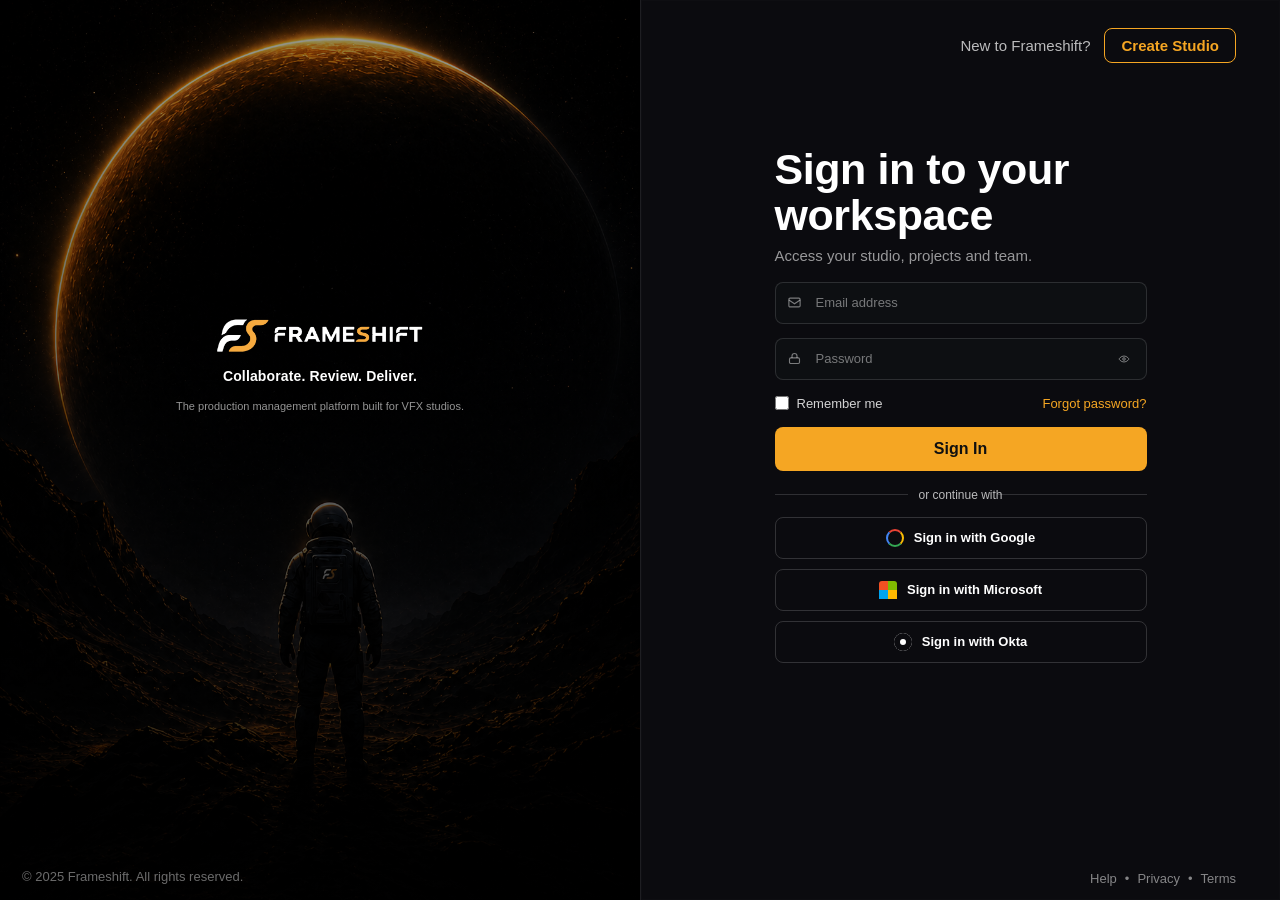
==== commit 9b1c2c0b: "Implement role-driven auth and producer dashboard UI parity. Add the isolated login/create-studio fl" ====
--- a/index.html
+++ b/index.html
@@ -4,10 +4,15 @@
 <meta charset="UTF-8">
 <meta name="viewport" content="width=device-width, initial-scale=1.0">
 <title>Frameshift — Artist Dashboard</title>
+<script>
+  const allowDashboard = new URLSearchParams(window.location.search).get("fromLogin") === "1";
+  if (!allowDashboard) window.location.replace("./pages/auth/login.html");
+</script>
 <link rel="preconnect" href="https://fonts.googleapis.com">
 <link href="https://fonts.googleapis.com/css2?family=Plus+Jakarta+Sans:ital,wght@0,300;0,400;0,500;0,600;0,700;0,800&display=swap" rel="stylesheet">
 <link href="https://fonts.googleapis.com/css2?family=Inter:wght@400;500;600;700;800&display=swap" rel="stylesheet">
 <link rel="stylesheet" href="./styles.css">
+<link rel="stylesheet" href="./review-workspace.css">
 <script src="./app.js" defer></script>
 <script src="./reviewEngine.js" defer></script>
 </head>
@@ -17,103 +22,74 @@
 <template id="artist-app-template">
 <div class="app artist-app">
 
-  <!-- ══════════════ TOP BAR ══════════════ -->
-  <header class="topbar">
-    <!-- Logo -->
-    <a class="logo" href="#">
-      <div class="logo-mark">
-        <!-- FS icon: two overlapping rectangles -->
-        <svg viewBox="0 0 18 18" fill="white"><rect x="1" y="5" width="7" height="10" rx="1.2"/><rect x="9" y="1" width="8" height="14" rx="1.2" opacity="0.7"/></svg>
-      </div>
-      <span class="logo-name">FRAMESHIFT</span>
-    </a>
-
-    <!-- Hamburger -->
-    <button class="tb-hamburger" aria-label="Menu">
-      <span></span><span></span><span></span>
-    </button>
-
-    <!-- Project pill -->
-    <div class="project-pill">
-      Fire Temple
-      <svg viewBox="0 0 24 24"><polyline points="6 9 12 15 18 9"/></svg>
-    </div>
-
-    <!-- Search -->
-    <div class="search-bar">
-      <svg class="search-icon" viewBox="0 0 24 24"><circle cx="11" cy="11" r="7"/><line x1="24" y1="24" x2="16.65" y2="16.65"/></svg>
-      <input type="text" placeholder="Search shots, tasks…">
-      <span class="search-kbd">⌘K</span>
-    </div>
-
-    <!-- Right icons -->
-    <div class="tb-right">
-      <button class="tb-icon" aria-label="Mail">
-        <svg viewBox="0 0 24 24"><rect x="2" y="4" width="20" height="16" rx="2"/><polyline points="2,4 12,13 22,4"/></svg>
-      </button>
-      <button class="tb-icon" aria-label="Notifications">
-        <svg viewBox="0 0 24 24"><path d="M18 8A6 6 0 0 0 6 8c0 7-3 9-3 9h18s-3-2-3-9"/><path d="M13.73 21a2 2 0 0 1-3.46 0"/></svg>
-        <span class="notif-badge">5</span>
-      </button>
-      <button class="tb-icon" aria-label="Help">
-        <svg viewBox="0 0 24 24"><circle cx="12" cy="12" r="10"/><path d="M9.09 9a3 3 0 0 1 5.83 1c0 2-3 3-3 3"/><line x1="12" y1="17" x2="12.01" y2="17"/></svg>
-      </button>
-      <div class="user-chip" onclick="UserMenu.toggle(event)">
-        <div class="user-av">AJ</div>
-        <div class="user-info">
-          <div class="user-name">Alex Chen</div>
-          <div class="user-role">FX Artist</div>
-        </div>
-        <svg class="user-menu-chevron" viewBox="0 0 24 24"><polyline points="6 9 12 15 18 9"/></svg>
-        <div class="user-menu" id="user-menu">
-          <button onclick="UserMenu.profile(event)">View Profile</button>
-          <button onclick="UserMenu.setRole(event,'artist')">Switch to Artist</button>
-          <button onclick="UserMenu.setRole(event,'supervisor')">Switch to Supervisor</button>
-          <button onclick="UserMenu.signOut(event)">Sign Out</button>
-        </div>
-      </div>
-    </div>
-  </header>
-
   <!-- ══════════════ BODY ══════════════ -->
   <div class="body-wrap">
 
-    <!-- ── SIDEBAR ── -->
-    <nav class="sidebar">
-      <div class="sidebar-nav">
-        <a class="nav-item active artist-only" id="nav-dashboard" href="#" onclick="event.preventDefault();switchTab('dashboard')">
-          <svg viewBox="0 0 24 24"><path d="M3 13h8V3H3v10z"/><path d="M13 21h8V11h-8v10z"/><path d="M13 3v6h8V3h-8z"/><path d="M3 21h8v-6H3v6z"/></svg>
-          Dashboard
-        </a>
-        <a class="nav-item artist-only" id="nav-tasks" href="#" onclick="event.preventDefault();switchTab('overview')">
-          <svg viewBox="0 0 24 24"><rect x="3" y="3" width="7" height="7" rx="1"/><rect x="14" y="3" width="7" height="7" rx="1"/><rect x="3" y="14" width="7" height="7" rx="1"/><rect x="14" y="14" width="7" height="7" rx="1"/></svg>
-          My Tasks
-        </a>
-        <a class="nav-item artist-only" id="nav-versions" href="#" onclick="event.preventDefault();switchTab('versions')">
-          <svg viewBox="0 0 24 24"><polygon points="12 2 2 7 12 12 22 7 12 2"/><polyline points="2,17 12,22 22,17"/><polyline points="2,12 12,17 22,12"/></svg>
-          Versions
-        </a>
-        <a class="nav-item artist-only" id="nav-notes" href="#" onclick="event.preventDefault();switchTab('notes')">
-          <svg viewBox="0 0 24 24"><path d="M21 15a2 2 0 0 1-2 2H7l-4 4V5a2 2 0 0 1 2-2h14a2 2 0 0 1 2 2z"/></svg>
-          Notes
-        </a>
-        <div class="sidebar-spacer"></div>
-      </div>
-
-      <div class="sidebar-bottom">
-        <a class="nav-item" href="#">
-          <svg viewBox="0 0 24 24"><circle cx="12" cy="12" r="3"/><path d="M19.07 4.93a10 10 0 0 1 0 14.14M16.24 7.76a6 6 0 0 1 0 8.49M4.93 19.07a10 10 0 0 1 0-14.14M7.76 16.24a6 6 0 0 1 0-8.49"/></svg>
-          Settings
-        </a>
-        <a class="nav-item" href="#">
-          <svg viewBox="0 0 24 24"><polyline points="11 17 6 12 11 7"/><polyline points="18 17 13 12 18 7"/></svg>
-          Collapse
-        </a>
-      </div>
-    </nav>
+    <!-- ── SIDEBAR (Supervisor shell style + Artist labels) ── -->
+    <aside class="sv-sidebar sidebar">
+      <div class="sv-brand">
+        <img class="sv-brand-logo" src="images/assets/frameshift-logo.png" alt="Frameshift" />
+      </div>
+      <nav class="sv-nav">
+        <button class="sv-nav-item active" data-role="artist" id="nav-dashboard" onclick="event.preventDefault();switchTab('dashboard')">
+          <span class="sv-nav-icon" aria-hidden="true"><svg viewBox="0 0 24 24"><rect x="4" y="4" width="7" height="7"></rect><rect x="13" y="4" width="7" height="4"></rect><rect x="13" y="10" width="7" height="10"></rect><rect x="4" y="13" width="7" height="7"></rect></svg></span>
+          <span class="sv-nav-label">Dashboard</span>
+        </button>
+        <button class="sv-nav-item" data-role="artist" id="nav-tasks" onclick="event.preventDefault();switchTab('overview')">
+          <span class="sv-nav-icon" aria-hidden="true"><svg viewBox="0 0 24 24"><path d="M4 6h16v4H4z"></path><path d="M4 14h10v4H4z"></path><path d="M17 14h3v4h-3z"></path></svg></span>
+          <span class="sv-nav-label">My Tasks</span>
+        </button>
+        <button class="sv-nav-item" data-role="artist" id="nav-shots" onclick="event.preventDefault();switchTab('versions')">
+          <span class="sv-nav-icon" aria-hidden="true"><svg viewBox="0 0 24 24"><path d="M4 6h16v10H8l-4 4z"></path></svg></span>
+          <span class="sv-nav-label">My Shots</span>
+        </button>
+      </nav>
+      <div class="sv-side-foot">
+        <button class="sv-nav-item">
+          <span class="sv-nav-icon" aria-hidden="true"><svg viewBox="0 0 24 24"><circle cx="12" cy="12" r="3"></circle><path d="M19 12a7 7 0 0 0-.1-1l2-1.5-2-3.4-2.4 1a7 7 0 0 0-1.8-1l-.3-2.5h-4l-.3 2.5a7 7 0 0 0-1.8 1l-2.4-1-2 3.4 2 1.5a7 7 0 0 0 0 2l-2 1.5 2 3.4 2.4-1a7 7 0 0 0 1.8 1l.3 2.5h4l.3-2.5a7 7 0 0 0 1.8-1l2.4 1 2-3.4-2-1.5c.1-.3.1-.7.1-1z"></path></svg></span>
+          <span class="sv-nav-label">Settings</span>
+        </button>
+        <button class="sv-collapse" type="button" onclick="ShellLayout.toggleSidebar(event)">
+          <span class="sv-nav-icon" aria-hidden="true"><svg viewBox="0 0 24 24"><path d="m14 6-6 6 6 6"></path></svg></span>
+          <span class="sv-nav-label">Collapse</span>
+        </button>
+        <button class="sv-dept-pill">FX Department <span>Change</span></button>
+      </div>
+    </aside>
 
     <!-- ══ MAIN ══ -->
-    <main class="main">
+    <main class="sv-main main">
+      <header class="sv-topbar topbar">
+        <div class="sv-project">
+          <span>PROJECT</span>
+          <select>
+            <option>Fire Temple</option>
+            <option>Echo Point</option>
+            <option>Nova</option>
+            <option>Atlas</option>
+          </select>
+        </div>
+        <div class="sv-search-wrap">
+          <input class="sv-search" placeholder="Search shots, tasks, versions..." />
+        </div>
+        <div class="sv-head-actions">
+          <button class="sv-insights-btn" onclick="showToast('info','Insights coming soon')">Insights ⚡</button>
+          <div class="sv-user-chip user-chip" onclick="UserMenu.toggle(event)">
+            <button class="sv-user-avatar user-av">AJ</button>
+            <div class="sv-user user-info">
+              <span class="sv-user-name user-name">Alex Chen</span><small class="sv-user-role user-role">FX Artist</small>
+            </div>
+            <svg class="sv-user-chevron" viewBox="0 0 24 24" aria-hidden="true"><polyline points="6 9 12 15 18 9"/></svg>
+            <div class="sv-user-menu" id="user-menu">
+              <button onclick="UserMenu.profile(event)">View Profile</button>
+              <button onclick="UserMenu.setRole(event,'artist')">Switch to Artist</button>
+              <button onclick="UserMenu.setRole(event,'supervisor')">Switch to Supervisor</button>
+              <button onclick="UserMenu.setRole(event,'producer')">Switch to Producer</button>
+              <button onclick="UserMenu.signOut(event)">Sign Out</button>
+            </div>
+          </div>
+        </div>
+      </header>
 
       <!-- 3-column area -->
       <div class="cols dashboard-content">
@@ -788,6 +764,10 @@
         <span class="sv-nav-label">Review Queue</span>
         <span class="sv-pill">12</span>
       </button>
+      <button class="sv-nav-item" id="sv-nav-review-workspace" onclick="setAppView('review-workspace')">
+        <span class="sv-nav-icon" aria-hidden="true"><svg viewBox="0 0 24 24"><path d="M4 5h10v3H4z"></path><path d="M4 10h10v9H4z"></path><path d="M16 5h4v14h-4z"></path></svg></span>
+        <span class="sv-nav-label">Review Workspace</span>
+      </button>
       <button class="sv-nav-item">
         <span class="sv-nav-icon" aria-hidden="true"><svg viewBox="0 0 24 24"><path d="M3 8.5 7.5 4h9L21 8.5v8.8a1.7 1.7 0 0 1-1.7 1.7H4.7A1.7 1.7 0 0 1 3 17.3z"></path><path d="M7 12h10"></path></svg></span>
         <span class="sv-nav-label">Shots</span>
@@ -810,7 +790,7 @@
         <span class="sv-nav-icon" aria-hidden="true"><svg viewBox="0 0 24 24"><circle cx="12" cy="12" r="3"></circle><path d="M19 12a7 7 0 0 0-.1-1l2-1.5-2-3.4-2.4 1a7 7 0 0 0-1.8-1l-.3-2.5h-4l-.3 2.5a7 7 0 0 0-1.8 1l-2.4-1-2 3.4 2 1.5a7 7 0 0 0 0 2l-2 1.5 2 3.4 2.4-1a7 7 0 0 0 1.8 1l.3 2.5h4l.3-2.5a7 7 0 0 0 1.8-1l2.4 1 2-3.4-2-1.5c.1-.3.1-.7.1-1z"></path></svg></span>
         <span class="sv-nav-label">Settings</span>
       </button>
-      <button class="sv-collapse">
+      <button class="sv-collapse" type="button" onclick="ShellLayout.toggleSidebar(event)">
         <span class="sv-nav-icon" aria-hidden="true"><svg viewBox="0 0 24 24"><path d="m14 6-6 6 6 6"></path></svg></span>
         <span class="sv-nav-label">Collapse</span>
       </button>
@@ -849,6 +829,7 @@
             <button onclick="SupervisorUserMenu.uploadAvatar(event)">Upload Profile Picture</button>
             <input type="file" accept="image/*" id="sv-user-avatar-upload" class="is-hidden" onchange="SupervisorUserMenu.onAvatarSelected(event)" />
             <button onclick="SupervisorUserMenu.setRole(event,'artist')">Switch to Artist (Prototype)</button>
+            <button onclick="SupervisorUserMenu.setRole(event,'producer')">Switch to Producer</button>
             <button onclick="SupervisorUserMenu.signOut(event)">Sign Out</button>
           </div>
         </div>
@@ -856,10 +837,6 @@
     </header>
 
     <div class="sv-content dashboard-content">
-      <div class="sv-layout">
-      <div class="sv-container main-container">
-      <div class="dashboard">
-      <div class="dashboard-inner">
       <div id="sv-project-dashboard">
       <div class="dashboard-header">
         <div class="sv-heading-row">
@@ -1034,10 +1011,6 @@
       </div>
 
       </div>
-      </div>
-      </div>
-      </div>
-      </div>
 
       <div id="sv-global-dashboard" class="is-hidden">
         <div class="dashboard-header">
@@ -1128,6 +1101,7 @@
         </div>
       </div>
       <div id="sv-review-queue-view" class="is-hidden"></div>
+      <div id="sv-review-workspace-view" class="is-hidden"></div>
     </div>
 
     <aside class="sv-insights-panel" id="sv-insights-panel" aria-label="Insights panel">
@@ -1260,5 +1234,207 @@
   </div>
 </div>
 </template>
+
+<template id="producer-app-template">
+<div id="producer-app" class="app producer-app" aria-label="Producer dashboard">
+  <div class="body-wrap">
+    <aside class="sv-sidebar sidebar">
+      <div class="sv-brand">
+        <img class="sv-brand-logo" src="images/assets/frameshift-logo.png" alt="Frameshift" />
+      </div>
+      <nav class="sv-nav">
+        <button class="sv-nav-item active" data-role="producer"><span class="sv-nav-icon" aria-hidden="true"><svg viewBox="0 0 24 24"><rect x="4" y="4" width="7" height="7"></rect><rect x="13" y="4" width="7" height="4"></rect><rect x="13" y="10" width="7" height="10"></rect><rect x="4" y="13" width="7" height="7"></rect></svg></span><span class="sv-nav-label">Producer Dashboard</span></button>
+        <button class="sv-nav-item" data-role="producer"><span class="sv-nav-icon" aria-hidden="true"><svg viewBox="0 0 24 24"><path d="M3 8h18v12H3z"></path><path d="M7 8V5h10v3"></path></svg></span><span class="sv-nav-label">Projects</span></button>
+        <button class="sv-nav-item" data-role="producer"><span class="sv-nav-icon" aria-hidden="true"><svg viewBox="0 0 24 24"><path d="M4 6h16v10H8l-4 4z"></path></svg></span><span class="sv-nav-label">Shots</span></button>
+        <button class="sv-nav-item" data-role="producer"><span class="sv-nav-icon" aria-hidden="true"><svg viewBox="0 0 24 24"><path d="M4 4h16v6H4z"></path><path d="M4 14h7v6H4z"></path><path d="M13 14h7v6h-7z"></path></svg></span><span class="sv-nav-label">Sequences</span></button>
+        <button class="sv-nav-item" data-role="producer"><span class="sv-nav-icon" aria-hidden="true"><svg viewBox="0 0 24 24"><path d="M4 6h16v4H4z"></path><path d="M4 14h10v4H4z"></path><path d="M17 14h3v4h-3z"></path></svg></span><span class="sv-nav-label">Tasks Overview</span></button>
+        <button class="sv-nav-item" data-role="producer"><span class="sv-nav-icon" aria-hidden="true"><svg viewBox="0 0 24 24"><circle cx="12" cy="12" r="8"></circle><path d="M12 8v4l3 2"></path></svg></span><span class="sv-nav-label">Schedule</span></button>
+        <button class="sv-nav-item" data-role="producer"><span class="sv-nav-icon" aria-hidden="true"><svg viewBox="0 0 24 24"><circle cx="8" cy="9" r="3"></circle><circle cx="16" cy="9" r="3"></circle><path d="M3 19c1-2.5 3.2-4 5-4s4 1.5 5 4"></path><path d="M11 19c1-2.2 3-3.5 5-3.5 1.8 0 3.7 1.3 5 3.5"></path></svg></span><span class="sv-nav-label">Team &amp; Resources</span></button>
+        <button class="sv-nav-item" data-role="producer"><span class="sv-nav-icon" aria-hidden="true"><svg viewBox="0 0 24 24"><path d="M4 12h16"></path><path d="M12 4v16"></path></svg></span><span class="sv-nav-label">My Approvals</span></button>
+        <button class="sv-nav-item" data-role="producer"><span class="sv-nav-icon" aria-hidden="true"><svg viewBox="0 0 24 24"><path d="M4 18h16"></path><path d="M7 14v4"></path><path d="M12 10v8"></path><path d="M17 6v12"></path></svg></span><span class="sv-nav-label">Reports</span></button>
+        <button class="sv-nav-item" data-role="producer"><span class="sv-nav-icon" aria-hidden="true"><svg viewBox="0 0 24 24"><circle cx="12" cy="12" r="3"></circle><path d="M19 12a7 7 0 0 0-.1-1l2-1.5-2-3.4-2.4 1a7 7 0 0 0-1.8-1l-.3-2.5h-4l-.3 2.5a7 7 0 0 0-1.8 1l-2.4-1-2 3.4 2 1.5a7 7 0 0 0 0 2l-2 1.5 2 3.4 2.4-1a7 7 0 0 0 1.8 1l.3 2.5h4l.3-2.5a7 7 0 0 0 1.8-1l2.4 1 2-3.4-2-1.5c.1-.3.1-.7.1-1z"></path></svg></span><span class="sv-nav-label">Settings</span></button>
+        <button class="sv-nav-item" data-role="producer"><span class="sv-nav-icon" aria-hidden="true"><svg viewBox="0 0 24 24"><rect x="3" y="5" width="18" height="5" rx="1"></rect><rect x="3" y="14" width="18" height="5" rx="1"></rect><path d="M8 5V3M16 5V3M8 19v2M16 19v2" fill="none" stroke="currentColor" stroke-width="1.5"></path></svg></span><span class="sv-nav-label">Studio Settings</span></button>
+      </nav>
+      <div class="sv-side-foot">
+        <button class="sv-dept-pill producer-dept-pill" type="button">Production Dept <span>Change</span></button>
+        <button class="sv-collapse" type="button" onclick="ShellLayout.toggleSidebar(event)">
+          <span class="sv-nav-icon" aria-hidden="true"><svg viewBox="0 0 24 24"><path d="m14 6-6 6 6 6"></path></svg></span>
+          <span class="sv-nav-label">Collapse</span>
+        </button>
+      </div>
+    </aside>
+    <main class="sv-main main">
+      <header class="sv-topbar topbar producer-topbar">
+        <div class="producer-topbar-studio">
+          <span class="producer-studio-label">Studio</span>
+          <select class="producer-studio-select" aria-label="Studio">
+            <option>Frameshift Studios</option>
+          </select>
+        </div>
+        <div class="sv-search-wrap producer-topbar-search-wrap">
+          <span class="producer-topbar-search-ico" aria-hidden="true"><svg viewBox="0 0 24 24" width="17" height="17" fill="none" stroke="currentColor" stroke-width="2"><circle cx="11" cy="11" r="7"/><path d="M20 20l-4-4"/></svg></span>
+          <input class="sv-search producer-topbar-search-field" type="search" placeholder="Search projects, shots, tasks, people..." aria-label="Search" />
+          <kbd class="producer-topbar-kbd"><span class="producer-kbd-mod">⌘</span><span class="producer-kbd-key">K</span></kbd>
+        </div>
+        <div class="sv-head-actions producer-topbar-actions">
+          <button type="button" class="producer-insights-btn" onclick="showToast('info','Producer insights coming soon')"><svg class="producer-insights-bolt" viewBox="0 0 24 24" width="14" height="14" aria-hidden="true"><path d="M13 2L3 14h8l-2 8 10-12h-8l2-8z" fill="currentColor"/></svg> Insights</button>
+          <button type="button" class="producer-topbar-notify" onclick="showToast('info','Notifications')" aria-label="Notifications"><svg viewBox="0 0 24 24" width="18" height="18" fill="none" stroke="currentColor" stroke-width="2"><path d="M18 8a6 6 0 10-12 0c0 7-3 7-3 7h18s-3 0-3-7"/><path d="M13.73 21a2 2 0 01-3.46 0"/></svg><i class="producer-notify-dot" aria-hidden="true"></i></button>
+          <div class="sv-user-chip" onclick="UserMenu.toggle(event)">
+            <button class="sv-user-avatar" id="producer-user-avatar-btn" onclick="event.stopPropagation();UserMenu.toggle(event)">
+              <img id="producer-user-avatar" src="https://api.dicebear.com/9.x/personas/svg?seed=Sarah%20Chen" alt="Producer profile" />
+            </button>
+            <div class="sv-user">
+              <span id="producer-user-name" class="user-name">Sarah Chen</span><small id="producer-user-role" class="user-role">Producer</small>
+            </div>
+            <svg class="sv-user-chevron" viewBox="0 0 24 24" aria-hidden="true"><polyline points="6 9 12 15 18 9"/></svg>
+            <div class="sv-user-menu" id="user-menu">
+              <button onclick="UserMenu.profile(event)">View Profile</button>
+              <button onclick="UserMenu.setRole(event,'artist')">Switch to Artist</button>
+              <button onclick="UserMenu.setRole(event,'supervisor')">Switch to Supervisor</button>
+              <button onclick="UserMenu.setRole(event,'producer')">Switch to Producer</button>
+              <button onclick="UserMenu.signOut(event)">Sign Out</button>
+            </div>
+          </div>
+        </div>
+      </header>
+      <div class="sv-content dashboard-content">
+        <section class="producer-wrap">
+          <header class="producer-head">
+            <div>
+              <h1>Producer Dashboard</h1>
+              <p>Overview of all projects, progress, and production health.</p>
+            </div>
+            <button class="producer-create">+ Create Project</button>
+          </header>
+
+          <section class="producer-kpis">
+            <article class="producer-kpi producer-kpi-blue"><span class="producer-kpi-icon" aria-hidden="true"><svg viewBox="0 0 24 24"><path d="M3 10.5 12 4l9 6.5V20a1 1 0 01-1 1h-5v-6H9v6H4a1 1 0 01-1-1v-9.5z" fill="currentColor" opacity=".95"/></svg></span><div><h3>Active Projects</h3><strong>5</strong><em>2 in pre-production</em></div></article>
+            <article class="producer-kpi producer-kpi-green"><span class="producer-kpi-icon" aria-hidden="true"><svg viewBox="0 0 24 24"><path d="M4 4h7v7H4V4zm9 0h7v4h-7V4zm0 6h7v10h-7V10zM4 13h7v7H4v-7z" fill="currentColor" opacity=".95"/></svg></span><div><h3>Total Shots</h3><strong>1,248</strong><em class="producer-kpi-up">↑ +128 this week</em></div></article>
+            <article class="producer-kpi producer-kpi-purple"><span class="producer-kpi-icon" aria-hidden="true"><svg viewBox="0 0 24 24"><path d="M8 5v14l11-7-11-7z" fill="currentColor" opacity=".95"/></svg></span><div><h3>Shots In Progress</h3><strong>312</strong><em>25% of total</em></div></article>
+            <article class="producer-kpi producer-kpi-amber"><span class="producer-kpi-icon" aria-hidden="true"><svg viewBox="0 0 24 24"><path d="M4 19V5l7 7 7-7v14" fill="none" stroke="currentColor" stroke-width="2" stroke-linecap="round" stroke-linejoin="round"/><path d="M4 12h6M14 12h6" stroke="currentColor" stroke-width="2"/></svg></span><div><h3>On Track</h3><strong>892</strong><em>72% of total</em></div></article>
+            <article class="producer-kpi producer-kpi-red"><span class="producer-kpi-icon" aria-hidden="true"><svg viewBox="0 0 24 24"><path d="M10 13a5 5 0 008.3 1.7M14 11a5 5 0 00-8.3-1.7" fill="none" stroke="currentColor" stroke-width="2"/><circle cx="12" cy="12" r="9" fill="none" stroke="currentColor" stroke-width="2"/></svg></span><div><h3>At Risk</h3><strong>138</strong><em>11% of total</em></div></article>
+            <article class="producer-kpi producer-kpi-indigo"><span class="producer-kpi-icon" aria-hidden="true"><svg viewBox="0 0 24 24"><path d="M12 2l2.4 7.4H22l-6 4.6 2.3 7L12 16.9 5.7 21l2.3-7-6-4.6h7.6L12 2z" fill="currentColor" opacity=".95"/></svg></span><div><h3>Completed Shots</h3><strong>218</strong><em>18% of total</em></div></article>
+          </section>
+
+          <section class="producer-main-grid">
+            <article class="producer-card producer-projects-card">
+              <div class="producer-card-head"><h2>Projects Overview</h2><button class="producer-link-btn">View all projects →</button></div>
+              <div class="producer-table">
+                <div class="producer-row producer-head-row"><span>Project</span><span>Status</span><span>Shots</span><span>Progress</span><span>Deadline</span><span></span></div>
+                <div class="producer-row">
+                  <span class="producer-project"><i class="producer-thumb producer-thumb-1"></i><span><b>Echo Point</b><em>Client: Aurora Pictures</em></span></span>
+                  <span><i class="badge ontrack">In Production</i></span><span>362 / 420</span><span><u style="--p:86%"></u></span><span>May 31, 2025</span><span class="producer-dots">•••</span>
+                </div>
+                <div class="producer-row">
+                  <span class="producer-project"><i class="producer-thumb producer-thumb-2"></i><span><b>Nebula Drift</b><em>Client: Orion Studios</em></span></span>
+                  <span><i class="badge ontrack">In Production</i></span><span>284 / 350</span><span class="producer-progress-cell"><u style="--p:81%"></u><b>81%</b></span><span>Jun 15, 2025</span><span class="producer-dots">•••</span>
+                </div>
+                <div class="producer-row">
+                  <span class="producer-project"><i class="producer-thumb producer-thumb-3"></i><span><b>Silverline</b><em>Client: Zenith Studios</em></span></span>
+                  <span><i class="badge prep">Pre Production</i></span><span>0 / 280</span><span class="producer-progress-cell"><u style="--p:12%"></u><b>12%</b></span><span>Jul 10, 2025</span><span class="producer-dots">•••</span>
+                </div>
+                <div class="producer-row">
+                  <span class="producer-project"><i class="producer-thumb producer-thumb-4"></i><span><b>Project Helios</b><em>Client: Vanguard Media</em></span></span>
+                  <span><i class="badge plan">Planning</i></span><span>0 / 150</span><span class="producer-progress-cell"><u style="--p:5%"></u><b>5%</b></span><span>Aug 01, 2025</span><span class="producer-dots">•••</span>
+                </div>
+                <div class="producer-row">
+                  <span class="producer-project"><i class="producer-thumb producer-thumb-5"></i><span><b>Midnight Protocol</b><em>Client: Blackframe</em></span></span>
+                  <span><i class="badge ontrack">In Production</i></span><span>312 / 350</span><span class="producer-progress-cell"><u style="--p:89%"></u><b>89%</b></span><span>May 20, 2025</span><span class="producer-dots">•••</span>
+                </div>
+              </div>
+            </article>
+
+            <article class="producer-card producer-health-card">
+              <div class="producer-card-head"><h2>Production Health</h2><button class="producer-link-btn">View full report →</button></div>
+              <div class="producer-health">
+                <div class="producer-donut-wrap">
+                  <div class="producer-donut"></div>
+                  <div class="producer-donut-center"><strong>1,248</strong><span>Total Shots</span></div>
+                </div>
+                <ul>
+                  <li><span><i class="dot ok"></i>On Track</span><b>892 (72%)</b></li>
+                  <li><span><i class="dot risk"></i>At Risk</span><b>138 (11%)</b></li>
+                  <li><span><i class="dot delayed"></i>Delayed</span><b>76 (6%)</b></li>
+                  <li><span><i class="dot idle"></i>Not Started</span><b>142 (11%)</b></li>
+                </ul>
+              </div>
+              <div class="producer-alert-box">
+                <div><strong>138 shots are at risk</strong><span>Due to delays, resource conflicts, or dependencies</span></div>
+                <button>Review at risk shots →</button>
+              </div>
+            </article>
+          </section>
+
+          <section class="producer-bottom-grid">
+            <article class="producer-card">
+              <div class="producer-card-head"><h2>Upcoming Deadlines</h2><button class="producer-link-btn">View calendar →</button></div>
+              <div class="producer-deadline"><span class="date"><small>MAY</small>20</span><div><b>Echo Point · Sequence 12</b><em>Delivery Deadline</em></div><span class="producer-age">2 days</span></div>
+              <div class="producer-deadline"><span class="date"><small>MAY</small>25</span><div><b>Nebula Drift · Shot ND_0450</b><em>Client Review</em></div><span class="producer-age">7 days</span></div>
+              <div class="producer-deadline"><span class="date"><small>MAY</small>31</span><div><b>Echo Point · Final Delivery</b><em>Project Deadline</em></div><span class="producer-age">13 days</span></div>
+              <div class="producer-deadline"><span class="date"><small>JUN</small>10</span><div><b>Silverline · Sequence 02</b><em>First Cut Deadline</em></div><span class="producer-age">23 days</span></div>
+            </article>
+
+            <article class="producer-card producer-schedule-card">
+              <div class="producer-card-head"><h2>Production Schedule</h2><button class="producer-link-btn">View full schedule →</button></div>
+              <div class="producer-gantt">
+                <div class="producer-gantt-head"><span class="producer-gantt-label-spacer"></span><span>May 2025</span><span>Jun 2025</span></div>
+                <div class="producer-gantt-body">
+                  <div class="producer-gantt-labels">
+                    <span>Echo Point</span>
+                    <span>Nebula Drift</span>
+                    <span>Silverline</span>
+                    <span>Project Helios</span>
+                    <span>Midnight Protocol</span>
+                  </div>
+                  <div class="producer-gantt-tracks">
+                    <span class="producer-gantt-today" style="left:46%" title="Today"></span>
+                    <div class="producer-gantt-track"><i style="--l:6%;--w:38%;--c:#57d36d"></i></div>
+                    <div class="producer-gantt-track"><i style="--l:18%;--w:42%;--c:#3f7eff"></i></div>
+                    <div class="producer-gantt-track"><i style="--l:52%;--w:28%;--c:#d3a24d"></i></div>
+                    <div class="producer-gantt-track"><i style="--l:62%;--w:22%;--c:#8858ff"></i></div>
+                    <div class="producer-gantt-track"><i style="--l:10%;--w:48%;--c:#57d36d"></i></div>
+                  </div>
+                </div>
+              </div>
+            </article>
+
+            <article class="producer-card producer-team-card">
+              <div class="producer-card-head"><h2>Team Workload</h2><button class="producer-link-btn">View team →</button></div>
+              <div class="producer-work-table">
+                <div class="producer-work-head"><span>Member</span><span>Role</span><span>Assigned</span><span>Capacity</span></div>
+                <div class="producer-work-row">
+                  <div class="producer-person"><i>SC</i><b>Sarah Chen</b></div><span class="producer-w-role">Producer</span><span class="producer-w-assign">28 / 40 shots</span><span class="producer-w-pct">70%</span>
+                  <div class="producer-w-bar"><i style="--w:70%;--c:#d3a24d"></i></div>
+                </div>
+                <div class="producer-work-row">
+                  <div class="producer-person"><i>JC</i><b>John Carter</b></div><span class="producer-w-role">Supervisor</span><span class="producer-w-assign">32 / 40 shots</span><span class="producer-w-pct">80%</span>
+                  <div class="producer-w-bar"><i style="--w:80%;--c:#3f7eff"></i></div>
+                </div>
+                <div class="producer-work-row">
+                  <div class="producer-person"><i>MP</i><b>Maya Patel</b></div><span class="producer-w-role">FX Supervisor</span><span class="producer-w-assign">35 / 40 shots</span><span class="producer-w-pct">88%</span>
+                  <div class="producer-w-bar"><i style="--w:88%;--c:#ff6767"></i></div>
+                </div>
+                <div class="producer-work-row">
+                  <div class="producer-person"><i>PN</i><b>Priya Nair</b></div><span class="producer-w-role">Comp Supervisor</span><span class="producer-w-assign">26 / 40 shots</span><span class="producer-w-pct">65%</span>
+                  <div class="producer-w-bar"><i style="--w:65%;--c:#57d36d"></i></div>
+                </div>
+                <div class="producer-work-row">
+                  <div class="producer-person"><i>EB</i><b>Evan Brooks</b></div><span class="producer-w-role">Lighting Supervisor</span><span class="producer-w-assign">18 / 40 shots</span><span class="producer-w-pct">45%</span>
+                  <div class="producer-w-bar"><i style="--w:45%;--c:#57d36d"></i></div>
+                </div>
+              </div>
+            </article>
+          </section>
+
+          <section class="producer-footer-alert">
+            <div><strong>138 shots need your attention</strong><span>76 delayed + 62 at risk</span></div>
+            <div class="producer-footer-actions"><button class="primary">Review All Issues</button><button>View Detailed Report</button></div>
+          </section>
+        </section>
+      </div>
+    </main>
+  </div>
+</div>
+</template>
 </body>
 </html>
--- a/styles.css
+++ b/styles.css
@@ -10,11 +10,11 @@
   --bg-input:    #1A1A24;
   --b:           rgba(255,255,255,0.07);
   --b2:          rgba(255,255,255,0.04);
-  --purple:      #7B35F5;
-  --purple-lo:   rgba(123,53,245,0.13);
-  --purple-mid:  rgba(123,53,245,0.22);
-  --purple-hi:   rgba(123,53,245,0.35);
-  --purple-txt:  #A07BFF;
+  --purple:      #EAAB48;
+  --purple-lo:   rgba(234,171,72,0.13);
+  --purple-mid:  rgba(234,171,72,0.22);
+  --purple-hi:   rgba(234,171,72,0.35);
+  --purple-txt:  #F8D899;
   --amber:       #F59E0B;
   --amber-lo:    rgba(245,158,11,0.14);
   --green:       #22C55E;
@@ -59,8 +59,8 @@
   font-size:11px!important;font-weight:700!important;
   letter-spacing:0.04em!important;text-transform:uppercase!important;
   padding:4px 10px!important;
-  background:rgba(123,53,245,0.08)!important;
-  border-color:rgba(123,53,245,0.18)!important;
+  background:rgba(234,171,72,0.08)!important;
+  border-color:rgba(234,171,72,0.18)!important;
   color:var(--purple-txt)!important;
 }
 .artist-app .search-bar input{font-size:12px!important;padding:6px 32px 6px 30px!important;}
@@ -100,8 +100,8 @@
 
 /* Current task card — clear priority highlight */
 .current-task-card{
-  background:linear-gradient(140deg,rgba(123,53,245,0.12) 0%,rgba(123,53,245,0.04) 100%)!important;
-  border:1px solid rgba(123,53,245,0.22)!important;
+  background:linear-gradient(140deg,rgba(234,171,72,0.12) 0%,rgba(234,171,72,0.04) 100%)!important;
+  border:1px solid rgba(234,171,72,0.22)!important;
   border-radius:8px!important;padding:9px 9px 9px!important;
   margin-bottom:14px!important;
 }
@@ -207,11 +207,11 @@
 
 /* Auto-selected version row highlight */
 .vfl-row.vfl-active{
-  background:rgba(123,53,245,0.07)!important;
+  background:rgba(234,171,72,0.07)!important;
   border-left:2px solid var(--purple)!important;
 }
 .vh-row.vr-active{
-  background:rgba(123,53,245,0.07)!important;
+  background:rgba(234,171,72,0.07)!important;
   border-left:2px solid var(--purple)!important;
 }
 
@@ -322,7 +322,7 @@
   transition:border-color 0.15s;
 }
 .artist-app .search-bar input::placeholder{color:var(--t3);}
-.artist-app .search-bar input:focus{border-color:rgba(123,53,245,0.5);}
+.artist-app .search-bar input:focus{border-color:rgba(234,171,72,0.5);}
 .artist-app .search-icon{position:absolute;left:10px;top:50%;transform:translateY(-50%);
   width:14px;height:14px;fill:none;stroke:var(--t3);stroke-width:2;
   stroke-linecap:round;stroke-linejoin:round;}
@@ -363,7 +363,7 @@
 .artist-app .user-chip:hover{background:rgba(255,255,255,0.05);}
 .artist-app .user-av{
   width:30px;height:30px;border-radius:50%;flex-shrink:0;
-  background:linear-gradient(135deg,var(--purple) 0%,#A855F7 100%);
+  background:linear-gradient(135deg,var(--purple) 0%,#F3BB63 100%);
   display:flex;align-items:center;justify-content:center;
   font-size:11px;font-weight:700;color:white;
 }
@@ -445,12 +445,12 @@
 
 /* Current task card */
 .current-task-card{
-  background:linear-gradient(140deg,rgba(123,53,245,0.17) 0%,rgba(123,53,245,0.07) 100%);
-  border:1px solid rgba(123,53,245,0.28);
+  background:linear-gradient(140deg,rgba(234,171,72,0.17) 0%,rgba(234,171,72,0.07) 100%);
+  border:1px solid rgba(234,171,72,0.28);
   border-radius:10px;padding:10px;margin-bottom:16px;cursor:pointer;
   transition:border-color 0.15s;
 }
-.current-task-card:hover{border-color:rgba(123,53,245,0.45);}
+.current-task-card:hover{border-color:rgba(234,171,72,0.45);}
 .ctc-inner-lbl{
   font-size:9px;font-weight:700;text-transform:uppercase;
   letter-spacing:0.12em;color:var(--purple-txt);margin-bottom:8px;
@@ -479,7 +479,7 @@
   padding:3px 9px;border-radius:5px;
   font-size:11px;font-weight:600;
 }
-.badge-ip{background:var(--purple-lo);color:var(--purple-txt);border:1px solid rgba(123,53,245,0.2);}
+.badge-ip{background:var(--purple-lo);color:var(--purple-txt);border:1px solid rgba(234,171,72,0.2);}
 .badge-assigned{background:var(--amber-lo);color:var(--amber);border:1px solid rgba(245,158,11,0.22);}
 .badge-working{background:var(--green-lo);color:var(--green);}
 .badge-revise{background:var(--orange-lo);color:var(--orange);}
@@ -510,7 +510,7 @@
   filter:saturate(0.65);
 }
 .current-task-card.active-task {
-  box-shadow:0 0 0 1px rgba(123,53,245,0.38);
+  box-shadow:0 0 0 1px rgba(234,171,72,0.38);
 }
 .task-row:last-child{border-bottom:none;}
 .task-row:hover .task-row-name{color:var(--purple-txt);}
@@ -672,9 +672,9 @@
 .player-btn:hover{background:rgba(255,255,255,0.2);transform:translateY(-1px);}
 .player-btn:active{transform:translateY(0) scale(0.92);}
 .player-btn.active {
-  background: rgba(123,53,245,0.2);
+  background: rgba(234,171,72,0.2);
   color: var(--purple-txt);
-  box-shadow: 0 0 0 1px rgba(123,53,245,0.4);
+  box-shadow: 0 0 0 1px rgba(234,171,72,0.4);
 }
 .player-btn svg{width:12px;height:12px;fill:currentColor;}
 .player-btn-play{width:30px;height:30px;background:rgba(255,255,255,0.15);}
@@ -796,9 +796,9 @@
 body[data-mode="submitting"] .center-bar::after {
   margin-left:8px;
   padding:2px 7px;
-  border:1px solid rgba(123,53,245,0.22);
+  border:1px solid rgba(234,171,72,0.22);
   border-radius:999px;
-  background:rgba(123,53,245,0.08);
+  background:rgba(234,171,72,0.08);
   color:var(--purple-txt);
   font-size:9px;
   font-weight:800;
@@ -816,7 +816,7 @@
   flex-direction:column;
   gap:14px;
   background:
-    radial-gradient(ellipse at 18% 0%,rgba(123,53,245,0.12),transparent 35%),
+    radial-gradient(ellipse at 18% 0%,rgba(234,171,72,0.12),transparent 35%),
     radial-gradient(ellipse at 82% 12%,rgba(245,158,11,0.07),transparent 32%),
     var(--bg);
 }
@@ -840,9 +840,9 @@
   margin-bottom:6px;
 }
 .dash-today{
-  border-color:rgba(123,53,245,0.22);
+  border-color:rgba(234,171,72,0.22);
   background:
-    linear-gradient(135deg,rgba(123,53,245,0.14),rgba(255,255,255,0.018)),
+    linear-gradient(135deg,rgba(234,171,72,0.14),rgba(255,255,255,0.018)),
     var(--bg-card);
 }
 .dash-today-grid{
@@ -903,8 +903,8 @@
 }
 .task-overview-list button:hover,.feedback-list button:hover,.quick-actions button:hover{
   transform:translateY(-1px);
-  border-color:rgba(123,53,245,0.32);
-  background:rgba(123,53,245,0.08);
+  border-color:rgba(234,171,72,0.32);
+  background:rgba(234,171,72,0.08);
 }
 .task-overview-list strong{display:block;font-size:24px;margin-top:8px;}
 .task-group-icon{font-size:11px;color:var(--t2);font-weight:800;}
@@ -977,12 +977,6 @@
 .supervisor-app .sv-layout {width:100%;display:flex;}
 .supervisor-app .sv-container {width:100%;display:flex;flex-direction:column;gap:24px;}
 .supervisor-app .dashboard-inner{width:100%;display:flex;flex-direction:column;gap:32px;}
-.supervisor-app .sv-topbar{
-  height:52px;
-  position:sticky;
-  top:0;
-  z-index:100;
-}
 #supervisor-dashboard {
   padding: var(--space-4);
 }
@@ -1075,8 +1069,6 @@
   padding: 8px 10px;
 }
 .sv-sidebar{
-  border-right:1px solid rgba(255,255,255,0.08);
-  background:var(--sv-bg-panel);
   display:flex;
   flex-direction:column;
   padding:10px 10px 12px;
@@ -1085,8 +1077,8 @@
 }
 .sv-side-foot{margin-top:auto;display:flex;flex-direction:column;gap:8px;}
 .sv-dept-pill{
-  border:1px solid rgba(123,53,245,0.24);
-  background:rgba(123,53,245,0.08);
+  border:1px solid rgba(234,171,72,0.24);
+  background:rgba(234,171,72,0.08);
   color:var(--sv-text-secondary);
   border-radius:8px;
   font-family:inherit;
@@ -1094,7 +1086,7 @@
   padding:8px 10px;
   text-align:left;
 }
-.sv-dept-pill span{display:block;color:rgba(167,139,250,0.78);font-size:10px;margin-top:2px;}
+.sv-dept-pill span{display:block;color:rgba(243,187,99,0.78);font-size:10px;margin-top:2px;}
 .sv-brand{display:flex;align-items:center;padding:4px 4px 10px;}
 .sv-brand-logo{
   display:block;
@@ -1165,8 +1157,8 @@
 .sv-search{width:min(560px,100%);height:34px;border-radius:8px;border:1px solid rgba(255,255,255,0.1);background:var(--sv-bg-input);color:var(--sv-text-primary);padding:0 12px;font-family:inherit;font-size:12px;}
 .sv-head-actions{justify-self:end;display:flex;align-items:center;gap:8px;}
 .sv-insights-btn{
-  border:1px solid rgba(124,58,237,0.34);
-  background:rgba(124,58,237,0.11);
+  border:1px solid rgba(234,171,72,0.34);
+  background:rgba(234,171,72,0.11);
   color:var(--sv-text-secondary);
   border-radius:7px;
   padding:6px 10px;
@@ -1289,7 +1281,7 @@
 .sv-kpi strong{display:block;margin-top:3px;font-size:38px;line-height:1;color:var(--sv-text-primary);}
 .sv-kpi em{display:block;margin-top:3px;font-style:normal;font-size:11px;color:var(--sv-text-secondary);}
 .sv-kpi:hover{border-color:rgba(255,255,255,0.12);box-shadow:0 0 0 1px rgba(255,255,255,0.03) inset;transform:translateY(-1px);}
-.sv-needs::after{background:#7C3AED;} .sv-inreview::after{background:#2563EB;} .sv-cache::after{background:#14B8A6;} .sv-revise::after{background:#F97316;} .sv-approved::after{background:#22C55E;} .sv-failed::after{background:#EF4444;}
+.sv-needs::after{background:#EAAB48;} .sv-inreview::after{background:#2563EB;} .sv-cache::after{background:#14B8A6;} .sv-revise::after{background:#F97316;} .sv-approved::after{background:#22C55E;} .sv-failed::after{background:#EF4444;}
 .sv-overdue::after{background:#EF4444;}
 .sv-needs{color:#7C5BD8;} .sv-inreview{color:#4B7FD1;} .sv-cache{color:#14B8A6;} .sv-revise{color:#F97316;} .sv-approved{color:#22C55E;} .sv-failed{color:#EF4444;} .sv-overdue{color:#EF4444;}
 .sv-grid{display:grid;grid-template-columns:1fr 1fr 1fr;gap:8px;min-height:0;}
@@ -1305,7 +1297,7 @@
   padding:4px 8px;
 }
 .sv-progress-wrap{display:flex;gap:14px;align-items:center;flex:1;}
-.sv-donut{width:136px;height:136px;border-radius:50%;display:grid;place-items:center;background:conic-gradient(#22C55E 0 50%, #2563EB 50% 60%, #F97316 60% 75%, #7C3AED 75% 94%, #EF4444 94% 100%);position:relative;}
+.sv-donut{width:136px;height:136px;border-radius:50%;display:grid;place-items:center;background:conic-gradient(#22C55E 0 50%, #2563EB 50% 60%, #F97316 60% 75%, #EAAB48 75% 94%, #EF4444 94% 100%);position:relative;}
 .sv-donut::before{content:"";position:absolute;inset:19px;border-radius:50%;background:#0F1528;}
 .sv-donut span,.sv-donut small{position:relative;z-index:1;}
 .sv-donut span{font-size:36px;font-weight:700;color:#F3F7FF;line-height:1;}
@@ -1313,7 +1305,7 @@
 .sv-legend{list-style:none;margin:0;padding:0;display:flex;flex-direction:column;gap:7px;flex:1;}
 .sv-legend li{font-size:12px;color:#AEB8D8;display:flex;align-items:center;justify-content:space-between;gap:8px;}
 .sv-legend span{width:8px;height:8px;border-radius:50%;display:inline-block;margin-right:8px;}
-.sv-legend span.ok{background:#22C55E;} .sv-legend span.blue{background:#2563EB;} .sv-legend span.orange{background:#F97316;} .sv-legend span.purple{background:#7C3AED;} .sv-legend span.red{background:#EF4444;}
+.sv-legend span.ok{background:#22C55E;} .sv-legend span.blue{background:#2563EB;} .sv-legend span.orange{background:#F97316;} .sv-legend span.purple{background:#EAAB48;} .sv-legend span.red{background:#EF4444;}
 .sv-list{display:flex;flex-direction:column;gap:6px;flex:1;min-height:0;overflow:auto;padding-right:2px;}
 .sv-list button{border:0;background:rgba(255,255,255,0.01);border-radius:7px;color:var(--sv-text-secondary);text-align:left;padding:7px 9px;font-family:inherit;display:grid;grid-template-columns:1fr auto;gap:8px;align-items:center;cursor:pointer;}
 .sv-list button:hover{background:rgba(255,255,255,0.05);}
@@ -1327,7 +1319,7 @@
 .sv-list mark.low{color:#86EFAC;border-color:rgba(34,197,94,0.5);}
 .sv-list mark.blue{color:#93C5FD;border-color:rgba(37,99,235,0.5);}
 .sv-list mark.green{color:#86EFAC;border-color:rgba(34,197,94,0.5);}
-.sv-list mark.purple{color:#C4B5FD;border-color:rgba(124,58,237,0.5);}
+.sv-list mark.purple{color:#F8D899;border-color:rgba(234,171,72,0.5);}
 .sv-activity .list-item{
   grid-template-columns:20px 1fr auto;
   column-gap:9px;
@@ -1340,7 +1332,7 @@
   border:1.5px solid currentColor;
   display:block;
   position:relative;
-  color:#8B5CF6;
+  color:#F3BB63;
   justify-self:center;
   align-self:center;
   line-height:0;
@@ -1363,7 +1355,7 @@
 .sv-act-icon.revise{color:#F97316;}
 .sv-act-icon.approved{color:#22C55E;}
 .sv-act-icon.started{color:#3B82F6;}
-.sv-act-icon.default{color:#8B5CF6;}
+.sv-act-icon.default{color:#F3BB63;}
 .sv-act-copy{min-width:0;text-align:left;}
 .sv-alert-list .sv-attention-item{
   grid-template-columns:52px minmax(150px,1fr) minmax(170px,1.1fr) auto;
@@ -1407,9 +1399,9 @@
 .sv-chip-grid{display:grid;grid-template-columns:1fr 1fr;gap:8px;margin-bottom:8px;}
 .sv-chip-grid button{border:1px solid rgba(255,255,255,0.08);background:rgba(255,255,255,0.02);color:#B6C0DE;border-radius:8px;padding:9px 10px;font-family:inherit;font-size:11px;display:flex;justify-content:space-between;transition:transform .12s ease, filter .12s ease, background .12s ease;}
 .sv-chip-grid button:hover{background:rgba(255,255,255,0.06);filter:brightness(1.07);transform:translateY(-1px);}
-.sv-primary{margin-top:auto;border:1px solid rgba(124,58,237,0.58);background:rgba(124,58,237,0.21);color:var(--sv-text-primary);border-radius:9px;padding:11px 12px;font-family:inherit;font-size:12px;font-weight:700;transition:background .12s ease,border-color .12s ease,box-shadow .12s ease,transform .12s ease;}
-.sv-primary:hover{background:rgba(124,58,237,0.28);border-color:rgba(167,139,250,0.72);box-shadow:0 0 0 1px rgba(167,139,250,0.14) inset;transform:translateY(-1px);}
-.sv-link{margin-top:8px;border:0;background:transparent;color:rgba(167,139,250,0.85);font-family:inherit;font-size:12px;text-align:left;padding:8px 2px;flex-shrink:0;}
+.sv-primary{margin-top:auto;border:1px solid rgba(234,171,72,0.58);background:rgba(234,171,72,0.21);color:var(--sv-text-primary);border-radius:9px;padding:11px 12px;font-family:inherit;font-size:12px;font-weight:700;transition:background .12s ease,border-color .12s ease,box-shadow .12s ease,transform .12s ease;}
+.sv-primary:hover{background:rgba(234,171,72,0.28);border-color:rgba(243,187,99,0.72);box-shadow:0 0 0 1px rgba(243,187,99,0.14) inset;transform:translateY(-1px);}
+.sv-link{margin-top:8px;border:0;background:transparent;color:rgba(243,187,99,0.85);font-family:inherit;font-size:12px;text-align:left;padding:8px 2px;flex-shrink:0;}
 .sv-rows button{grid-template-columns:1fr auto auto auto;gap:12px;}
 .sv-priority-item{
   grid-template-columns:52px 1fr auto !important;
@@ -1468,17 +1460,8 @@
 }
 #sv-project-dashboard .summary-row{margin-bottom:0;}
 #supervisor-app:not(.sv-global-mode) .sv-sidebar{
-  position:sticky;
-  top:0;
   height:100vh;
-  background:#0B0B0D;
-  border-right:1px solid rgba(255,255,255,0.06);
   padding:8px 8px 12px;
-}
-#supervisor-app:not(.sv-global-mode) .sv-topbar{
-  position:sticky;
-  top:0;
-  z-index:20;
 }
 #supervisor-app:not(.sv-global-mode) .sv-content{
   overflow-y:auto;
@@ -1490,8 +1473,9 @@
   color:var(--sv-text-secondary);
 }
 #supervisor-app:not(.sv-global-mode) .sv-nav-item.active{
-  background:rgba(124,58,237,0.18);
-  color:#F5EEFF;
+  background:#dd9f3a45;
+  color:var(--sv-text-primary);
+  border-color:rgba(255,255,255,0.10);
 }
 #supervisor-app:not(.sv-global-mode) .sv-container{
   padding:12px;
@@ -1706,7 +1690,7 @@
   font-size:9px;
   line-height:1.2;
 }
-.sv-tag-personal{border-color:rgba(123,53,245,0.45);color:#D8C7FF;background:rgba(123,53,245,0.16);}
+.sv-tag-personal{border-color:rgba(234,171,72,0.45);color:#F8D899;background:rgba(234,171,72,0.16);}
 .sv-tag-blocked{border-color:rgba(239,68,68,0.5);color:#FCA5A5;background:rgba(239,68,68,0.14);}
 .sv-tag-waiting{border-color:rgba(249,115,22,0.5);color:#FDBA74;background:rgba(249,115,22,0.12);}
 .sv-tag-dependent{border-color:rgba(59,130,246,0.5);color:#93C5FD;background:rgba(59,130,246,0.12);}
@@ -1779,11 +1763,11 @@
   display:block;
   height:100%;
   border-radius:999px;
-  background:linear-gradient(90deg,#8B5CF6,#A78BFA);
+  background:linear-gradient(90deg,#F3BB63,#F3BB63);
 }
 .sv-workload-item.is-current{
-  border:1px solid rgba(167,139,250,0.45);
-  background:rgba(124,58,237,0.12);
+  border:1px solid rgba(243,187,99,0.45);
+  background:rgba(234,171,72,0.12);
 }
 .sv-deadline-item{
   grid-template-columns:auto 1fr auto auto;
@@ -1826,7 +1810,7 @@
   min-height:56px;
   z-index:12;
   background:linear-gradient(180deg,rgba(12,14,24,0.92),rgba(11,13,22,0.98));
-  border-color:rgba(123,53,245,0.32);
+  border-color:rgba(234,171,72,0.32);
   display:grid;
   grid-template-columns:1fr auto auto;
   align-items:center;
@@ -1884,7 +1868,7 @@
 }
 .sv-mini-pill:hover{transform:scale(1.01);}
 .sv-mini-pill:active{transform:scale(0.97);}
-.sv-mini-pill.active{background:rgba(123,53,245,0.22);color:#EFF3FF;border-color:rgba(123,53,245,0.45);}
+.sv-mini-pill.active{background:rgba(234,171,72,0.22);color:#EFF3FF;border-color:rgba(234,171,72,0.45);}
 .sv-mini-pill:not(.active):hover{background:rgba(255,255,255,0.09);}
 .sv-health-metrics{
   margin-top:8px;
@@ -1959,8 +1943,8 @@
 .sv-command-item strong{display:block;font-size:12px;color:#EFF3FF;}
 .sv-command-item span{display:block;font-size:10px;color:#9FB0D7;margin-top:2px;}
 .sv-command-item.active{
-  border-color:rgba(123,53,245,0.45);
-  background:rgba(123,53,245,0.16);
+  border-color:rgba(234,171,72,0.45);
+  background:rgba(234,171,72,0.16);
   transition:background var(--sv-motion-fast) var(--sv-motion-ease), border-color var(--sv-motion-fast) var(--sv-motion-ease);
 }
 .sv-command-empty{padding:12px;color:#9FB0D7;font-size:11px;}
@@ -2022,9 +2006,9 @@
   transform:translateY(-1px);
 }
 .sv-empty-state{
-  border:1px dashed rgba(167,139,250,0.18);
+  border:1px dashed rgba(243,187,99,0.18);
   border-radius:8px;
-  background:rgba(167,139,250,0.03);
+  background:rgba(243,187,99,0.03);
   padding:10px;
 }
 .sv-empty-state strong{
@@ -2065,7 +2049,7 @@
 #sv-project-dashboard .sv-primary:hover{
   transform:translateY(-1px) scale(1.01);
   filter:brightness(1.06);
-  box-shadow:0 0 0 1px rgba(167,139,250,0.14) inset,0 6px 12px rgba(76,29,149,0.18);
+  box-shadow:0 0 0 1px rgba(243,187,99,0.14) inset,0 6px 12px rgba(117,82,24,0.18);
 }
 #sv-project-dashboard .sv-primary:active{transform:scale(0.97);}
 .sv-panel-refresh{animation:svPanelRefresh var(--sv-motion-medium) var(--sv-motion-ease);}
@@ -2143,15 +2127,15 @@
 .sv-global-actions .list-item{
   grid-template-columns:1fr auto;
   border:1px solid rgba(255,255,255,0.12);
-  background:rgba(124,58,237,0.08);
+  background:rgba(234,171,72,0.08);
   cursor:pointer;
   transition:background .12s ease,border-color .12s ease,transform .12s ease,box-shadow .12s ease;
 }
-.sv-global-actions .list-item span{color:#A78BFA;font-weight:700;}
+.sv-global-actions .list-item span{color:#F3BB63;font-weight:700;}
 .sv-global-actions .list-item:hover{
-  background:rgba(124,58,237,0.14);
-  border-color:rgba(167,139,250,0.42);
-  box-shadow:0 0 0 1px rgba(167,139,250,0.14) inset;
+  background:rgba(234,171,72,0.14);
+  border-color:rgba(243,187,99,0.42);
+  box-shadow:0 0 0 1px rgba(243,187,99,0.14) inset;
   transform:translateY(-1px);
 }
 .sv-global-cta-wrap{
@@ -2204,7 +2188,6 @@
   --sv-text-secondary:rgba(255,255,255,0.75);
   --sv-text-tertiary:rgba(255,255,255,0.5);
 }
-#supervisor-app.sv-global-mode .sv-sidebar{background:#0B0B0D;border-right:1px solid rgba(255,255,255,0.06);}
 #supervisor-app.sv-global-mode .sv-nav-item{color:var(--sv-text-secondary);}
 #supervisor-app.sv-global-mode .sv-nav-item.active{
   color:var(--sv-text-primary);
@@ -2231,9 +2214,6 @@
   padding:24px !important;
   overflow:auto !important;
   height:calc(100vh - 56px) !important;
-}
-#supervisor-app.sv-review-queue-mode .sv-topbar{
-  height:56px !important;
 }
 #supervisor-app.sv-global-mode #sv-global-dashboard{
   height:100%;
@@ -2406,7 +2386,7 @@
 .sv-insights-body section h4{
   margin:0 0 6px;
   font-size:11px;
-  color:#A78BFA;
+  color:#F3BB63;
   letter-spacing:.04em;
   text-transform:uppercase;
 }
@@ -2515,7 +2495,7 @@
   font-family:inherit;
   cursor:pointer;
 }
-.sup-queue-card.active{border-color:rgba(123,53,245,0.68);box-shadow:0 0 0 1px rgba(123,53,245,0.25),0 0 24px rgba(123,53,245,0.18);background:rgba(123,53,245,0.08);}
+.sup-queue-card.active{border-color:rgba(234,171,72,0.68);box-shadow:0 0 0 1px rgba(234,171,72,0.25),0 0 24px rgba(234,171,72,0.18);background:rgba(234,171,72,0.08);}
 .sup-queue-card strong{display:block;color:var(--t1);font-size:10.5px;}
 .sup-queue-card small,.sup-queue-card em{display:block;font-style:normal;color:var(--t2);font-size:9.5px;}
 .sup-queue-card mark{display:none;}
@@ -2533,7 +2513,7 @@
   font-family:inherit;
   cursor:pointer;
 }
-.sup-queue-item.active{border-color:rgba(123,53,245,0.45);background:var(--purple-lo);color:var(--purple-txt);}
+.sup-queue-item.active{border-color:rgba(234,171,72,0.45);background:var(--purple-lo);color:var(--purple-txt);}
 .sup-review-main{display:flex;flex-direction:column;min-width:0;min-height:0;padding:12px 10px 8px;background:#07070D;}
 .sup-workspace-header{display:flex;justify-content:space-between;gap:12px;align-items:flex-start;margin-bottom:8px;}
 .review-header{border-bottom:1px solid rgba(255,255,255,0.06);padding-bottom:8px;}
@@ -2571,7 +2551,7 @@
 }
 .sup-timeline-strip{position:relative;background:#07070D;border-top:1px solid rgba(255,255,255,0.06);padding:8px 4px 0;}
 .sup-timeline-ruler{display:flex;justify-content:space-between;color:var(--t3);font-size:9px;margin-bottom:6px;}
-.sup-playhead{position:absolute;top:22px;left:42%;bottom:34px;width:2px;background:var(--purple);box-shadow:0 0 14px rgba(123,53,245,0.7);}
+.sup-playhead{position:absolute;top:22px;left:42%;bottom:34px;width:2px;background:var(--purple);box-shadow:0 0 14px rgba(234,171,72,0.7);}
 .sup-frame-strip{display:grid;grid-template-columns:repeat(5,1fr);height:48px;border:1px solid rgba(255,255,255,0.06);overflow:hidden;}
 .sup-frame-strip span{display:block;border-right:1px solid rgba(255,255,255,0.04);}
 .sup-marker{
@@ -2644,7 +2624,7 @@
   padding:18px 20px;
   gap:12px;
   background:
-    radial-gradient(ellipse at 16% 0%,rgba(123,53,245,0.11),transparent 36%),
+    radial-gradient(ellipse at 16% 0%,rgba(234,171,72,0.11),transparent 36%),
     linear-gradient(180deg,#0B0B14 0%,#090910 100%);
 }
 .dash-welcome{padding:2px 0 0;}
@@ -2676,11 +2656,11 @@
 .dash-focus-card{
   padding:13px 15px 12px;
   transform:scale(1.02);
-  border:1px solid rgba(123,53,245,0.4);
+  border:1px solid rgba(234,171,72,0.4);
   background:
-    linear-gradient(90deg,rgba(123,53,245,0.08),rgba(123,53,245,0.02)),
+    linear-gradient(90deg,rgba(234,171,72,0.08),rgba(234,171,72,0.02)),
     rgba(16,16,25,0.9);
-  box-shadow:0 0 0 1px rgba(123,53,245,0.08),0 16px 38px rgba(0,0,0,0.28);
+  box-shadow:0 0 0 1px rgba(234,171,72,0.08),0 16px 38px rgba(0,0,0,0.28);
 }
 .dash-focus-card:hover{transform:scale(1.02) translateY(-1px);}
 .dash-focus-grid{
@@ -2707,7 +2687,7 @@
   margin-bottom:6px;
   padding:2px 7px;
   border-radius:3px;
-  background:rgba(123,53,245,0.16);
+  background:rgba(234,171,72,0.16);
   color:var(--purple-txt);
   font-size:9px;
   font-weight:800;
@@ -2720,7 +2700,7 @@
 .dash-focus-deadline strong,.dash-focus-progress strong{display:block;color:var(--t1);font-size:13px;}
 .dash-focus-deadline em{display:block;margin-top:4px;font-style:normal;font-size:11px;color:var(--amber);}
 .dash-progress-track{height:5px;background:rgba(255,255,255,0.08);border-radius:999px;overflow:hidden;}
-.dash-progress-track div{height:100%;background:linear-gradient(90deg,var(--purple),#8B5CF6);border-radius:inherit;}
+.dash-progress-track div{height:100%;background:linear-gradient(90deg,var(--purple),#F3BB63);border-radius:inherit;}
 .dash-focus-progress small{display:block;margin-top:5px;text-align:right;font-size:10px;color:var(--t2);}
 .dash-focus-actions{display:flex;flex-direction:column;gap:8px;}
 .dash-primary-btn,.dash-secondary-btn{
@@ -2785,7 +2765,7 @@
   font-family:inherit;
   cursor:pointer;
 }
-.dash-task-card:hover{background:rgba(123,53,245,0.075);border-color:rgba(123,53,245,0.22);}
+.dash-task-card:hover{background:rgba(234,171,72,0.075);border-color:rgba(234,171,72,0.22);}
 .dash-mini-thumb{width:44px;height:34px;border-radius:4px;display:block;}
 .dash-task-card strong,.dash-task-card em,.dash-task-card small{display:block;}
 .dash-task-card strong{font-size:11.5px;color:var(--t1);}
@@ -2823,7 +2803,7 @@
 .dash-feedback-list button.is-new,
 .feedback-new {
   border-left:2px solid var(--purple);
-  background:rgba(123,53,245,0.08);
+  background:rgba(234,171,72,0.08);
   padding-left:8px;
 }
 .dash-avatar{display:flex;align-items:center;justify-content:center;width:26px;height:26px;border-radius:50%;background:linear-gradient(135deg,#4B2A1D,#B56A37);color:white;font-size:9px;font-weight:800;}
@@ -2862,7 +2842,7 @@
   font-family:inherit;
   cursor:pointer;
 }
-.dash-action-grid button:hover{border-color:rgba(123,53,245,0.28);background:rgba(123,53,245,0.07);}
+.dash-action-grid button:hover{border-color:rgba(234,171,72,0.28);background:rgba(234,171,72,0.07);}
 .dash-action-grid span{display:block;font-size:11.5px;font-weight:800;}
 .dash-action-grid small{display:block;margin-top:4px;font-size:10px;color:var(--t3);}
 
@@ -2874,7 +2854,7 @@
 }
 .vh-row:hover{background:rgba(255,255,255,0.03);}
 .vh-row.vr-active{
-  background:rgba(123,53,245,0.09);
+  background:rgba(234,171,72,0.09);
   border-left:2px solid var(--purple);
   padding-left:6px;
 }
@@ -2903,7 +2883,7 @@
 .vh-dval{color:var(--t1);font-weight:500;}
 
 /* New version glow */
-@keyframes vGlow{0%,100%{box-shadow:none}50%{box-shadow:0 0 0 2px rgba(123,53,245,0.38)}}
+@keyframes vGlow{0%,100%{box-shadow:none}50%{box-shadow:0 0 0 2px rgba(234,171,72,0.38)}}
 .vh-row.vr-new{animation:vGlow 1.4s ease 3;}
 
 /* Upload zone states */
@@ -2913,7 +2893,7 @@
   background:var(--purple-lo);
   transform:scale(1.01);
 }
-.upload-zone.dz-uploading{border-color:rgba(123,53,245,0.35)!important;cursor:default;}
+.upload-zone.dz-uploading{border-color:rgba(234,171,72,0.35)!important;cursor:default;}
 .upload-zone.dz-done{
   border-color:rgba(34,197,94,0.35)!important;
   background:var(--green-lo);
@@ -2992,7 +2972,7 @@
   font-size:12px;
   text-align:center;
 }
-.vfl-row.vfl-active{background:rgba(123,53,245,0.06);}
+.vfl-row.vfl-active{background:rgba(234,171,72,0.06);}
 .vfl-ver{
   display:flex;align-items:center;gap:6px;
   font-size:12px;font-weight:700;color:var(--t1);
@@ -3020,7 +3000,7 @@
   font-size:11px;font-weight:700;color:white;
 }
 .cn-av-sup{background:linear-gradient(135deg,#F59E0B,#F97316);}
-.cn-av-art{background:linear-gradient(135deg,#7B35F5,#A855F7);}
+.cn-av-art{background:linear-gradient(135deg,#EAAB48,#F3BB63);}
 .cn-body{
   flex:1;background:var(--bg-card);border:1px solid var(--b);
   border-radius:10px;padding:10px 13px;
@@ -3079,7 +3059,7 @@
   stroke-linecap:round;stroke-linejoin:round;}
 
 /* Note input */
-.note-placeholder:focus{border-color:rgba(123,53,245,0.4);outline:none;color:var(--t1);}
+.note-placeholder:focus{border-color:rgba(234,171,72,0.4);outline:none;color:var(--t1);}
 
 /* Notes thread */
 .frame-tag{
@@ -3145,14 +3125,14 @@
   background-repeat:no-repeat;background-position:right 10px center;padding-right:28px;
   transition:border-color 0.13s;
 }
-.version-select:focus{border-color:rgba(123,53,245,0.4);}
+.version-select:focus{border-color:rgba(234,171,72,0.4);}
 .notes-textarea{
   width:100%;background:var(--bg-input);border:1px solid var(--b);border-radius:8px;
   padding:8px 10px;color:var(--t1);font-size:12px;font-family:inherit;
   outline:none;resize:none;height:70px;line-height:1.5;transition:border-color 0.13s;
 }
 .notes-textarea::placeholder{color:var(--t3);}
-.notes-textarea:focus{border-color:rgba(123,53,245,0.4);}
+.notes-textarea:focus{border-color:rgba(234,171,72,0.4);}
 .notify-row{display:flex;align-items:center;gap:7px;cursor:pointer;}
 .notify-chk{
   width:16px;height:16px;border-radius:4px;background:var(--purple);
@@ -3238,7 +3218,7 @@
 /* Version + time pills */
 .sc-pills{display:flex;justify-content:center;align-items:center;gap:6px;flex-wrap:wrap;}
 .sc-ver-pill{
-  background:var(--purple-lo);border:1px solid rgba(123,53,245,0.2);
+  background:var(--purple-lo);border:1px solid rgba(234,171,72,0.2);
   border-radius:5px;padding:2px 9px;
   font-size:11px;color:var(--purple-txt);font-family:monospace;font-weight:600;
 }
@@ -3301,7 +3281,7 @@
 /* Status flow step highlight change */
 .sf-step.sf-in-review{
   background:var(--purple-lo);
-  border-color:rgba(123,53,245,0.28);
+  border-color:rgba(234,171,72,0.28);
   color:var(--purple-txt);
 }
 
@@ -3374,7 +3354,7 @@
   font-size:9px;font-weight:700;color:#000;margin-top:1px;
 }
 .cn-av-sup{background:linear-gradient(135deg,#F59E0B,#F97316);}
-.cn-av-art{background:linear-gradient(135deg,#7B35F5,#A855F7);}
+.cn-av-art{background:linear-gradient(135deg,#EAAB48,#F3BB63);}
 
 .cn-body{flex:1;min-width:0;}
 .cn-hdr{display:flex;align-items:center;gap:5px;margin-bottom:4px;flex-wrap:wrap;}
@@ -3385,7 +3365,7 @@
   padding:1px 5px;border-radius:3px;
 }
 .cn-role-sup{background:rgba(245,158,11,.12);color:var(--amber);border:1px solid rgba(245,158,11,.18);}
-.cn-role-art{background:var(--purple-lo);color:var(--purple-txt);border:1px solid rgba(123,53,245,.18);}
+.cn-role-art{background:var(--purple-lo);color:var(--purple-txt);border:1px solid rgba(234,171,72,.18);}
 
 .cn-txt{font-size:12px;color:var(--t2);line-height:1.55;}
 .cn-frame-tag{
@@ -3410,7 +3390,7 @@
   transition:border-color .13s;overflow-y:auto;
 }
 .cn-ta::placeholder{color:var(--t3);}
-.cn-ta:focus{border-color:rgba(123,53,245,.4);}
+.cn-ta:focus{border-color:rgba(234,171,72,.4);}
 .cn-input-footer{
   display:none;align-items:center;justify-content:space-between;
 }
@@ -3503,8 +3483,8 @@
 }
 .ann-toggle:hover { border-color: rgba(255,255,255,0.25); color: #fff; }
 .ann-toggle.active {
-  background: rgba(123,53,245,0.18);
-  border-color: rgba(123,53,245,0.45);
+  background: rgba(234,171,72,0.18);
+  border-color: rgba(234,171,72,0.45);
   color: var(--purple-txt);
 }
 .ann-toggle svg {
@@ -3691,9 +3671,9 @@
 
 /* ── NOTE HIGHLIGHT IN THREAD ────────────────────────── */
 .cn-msg.cn-active-frame {
-  outline: 1.5px solid rgba(123,53,245,0.5);
+  outline: 1.5px solid rgba(234,171,72,0.5);
   border-radius: 8px;
-  background: rgba(123,53,245,0.06) !important;
+  background: rgba(234,171,72,0.06) !important;
   transition: background 0.25s, outline 0.25s;
 }
 /* Frame badge on notes that have frame refs */
@@ -3701,8 +3681,8 @@
   display: inline-flex;
   align-items: center;
   gap: 3px;
-  background: rgba(123,53,245,0.1);
-  border: 1px solid rgba(123,53,245,0.18);
+  background: rgba(234,171,72,0.1);
+  border: 1px solid rgba(234,171,72,0.18);
   border-radius: 3px;
   padding: 1px 6px;
   font-size: 9.5px;
@@ -3897,7 +3877,7 @@
 /* Dashboard review state: strips away project/task chrome behind the review viewer. */
 body.dashboard-review-mode {
   background:
-    radial-gradient(ellipse at 50% 45%, rgba(123,53,245,0.12), transparent 58%),
+    radial-gradient(ellipse at 50% 45%, rgba(234,171,72,0.12), transparent 58%),
     #030307;
 }
 body.dashboard-review-mode .app {
@@ -4201,8 +4181,8 @@
 .rm-note.sup {
   border-left-color: var(--amber); background: rgba(245,158,11,0.04);
 }
-.rm-note.art { border-left-color: rgba(123,53,245,0.5); }
-.rm-note.rm-note-highlight { background: rgba(123,53,245,0.1) !important; outline: 1px solid rgba(123,53,245,0.3); }
+.rm-note.art { border-left-color: rgba(234,171,72,0.5); }
+.rm-note.rm-note-highlight { background: rgba(234,171,72,0.1) !important; outline: 1px solid rgba(234,171,72,0.3); }
 .rm-note-author {
   font-size: 10.5px; font-weight: 700; margin-bottom: 3px;
 }
@@ -4290,7 +4270,7 @@
   opacity:.95;
 }
 #supervisor-app:not(.sv-global-mode) #sv-kpi-card-failed::after{background:#EF4444;}
-#supervisor-app:not(.sv-global-mode) #sv-kpi-card-needs::after{background:#A855F7;}
+#supervisor-app:not(.sv-global-mode) #sv-kpi-card-needs::after{background:#F3BB63;}
 #supervisor-app:not(.sv-global-mode) #sv-kpi-card-running::after{background:#3B82F6;}
 #supervisor-app:not(.sv-global-mode) #sv-kpi-card-cache::after{background:#14B8A6;}
 #supervisor-app:not(.sv-global-mode) #sv-kpi-card-revise::after{background:#F59E0B;}
@@ -5801,8 +5781,8 @@
 }
 #supervisor-app:not(.sv-global-mode) #sv-review-workload-list .sv-workload-item:focus-visible{
   outline:none;
-  border-color:rgba(167,139,250,0.62) !important;
-  box-shadow:0 0 0 2px rgba(167,139,250,0.18), 0 8px 16px rgba(4,7,16,0.24);
+  border-color:rgba(243,187,99,0.62) !important;
+  box-shadow:0 0 0 2px rgba(243,187,99,0.18), 0 8px 16px rgba(4,7,16,0.24);
 }
 #supervisor-app:not(.sv-global-mode) #sv-review-workload-list .sv-workload-item:hover .sv-workload-avatar{
   transform:scale(1.04);
@@ -5898,8 +5878,8 @@
   background:#17171D !important;
 }
 #supervisor-app:not(.sv-global-mode) .sv-bucket-card-needs{
-  border:1px solid rgba(124,58,237,0.58) !important;
-  box-shadow:0 0 0 1px rgba(124,58,237,0.06), 0 8px 18px rgba(124,58,237,0.08) !important;
+  border:1px solid rgba(234,171,72,0.58) !important;
+  box-shadow:0 0 0 1px rgba(234,171,72,0.06), 0 8px 18px rgba(234,171,72,0.08) !important;
 }
 #supervisor-app:not(.sv-global-mode) .sv-bucket-card-review{
   border:1px solid rgba(249,115,22,0.58) !important;
@@ -6082,7 +6062,42 @@
 #supervisor-app .main{
   padding:0;
 }
-#supervisor-app .sv-content{
+#root .artist-app .main{
+  padding:0;
+}
+#root .artist-app .dashboard-content{
+  padding:24px;
+  overflow:auto;
+}
+#root .artist-app .sv-topbar{
+  display:grid;
+  grid-template-columns:180px 1fr 360px;
+  align-items:center;
+  gap:10px;
+  padding:0 14px;
+}
+#root .artist-app .sv-project select{
+  width:100%;
+  height:30px;
+  border-radius:7px;
+  border:1px solid rgba(255,255,255,0.12);
+  background:var(--sv-bg-input);
+  color:#EFF3FF;
+  font-family:inherit;
+  font-size:12px;
+  padding:0 10px;
+}
+#root .artist-app .sv-user .sv-user-name{
+  font-size:12px;
+  color:#EFF3FF;
+  font-weight:600;
+}
+#root .artist-app .sv-user .sv-user-role{
+  font-size:11px;
+  color:#BFC7DE;
+}
+#supervisor-app .sv-content,
+#producer-app .sv-content{
   flex:1;
   width:100%;
   padding:24px;
@@ -6101,13 +6116,6 @@
 #supervisor-app .main-container{
   padding:0;
 }
-#supervisor-app.sv-global-mode .sidebar,
-#supervisor-app:not(.sv-global-mode) .sidebar{
-  width:fit-content;
-  min-width:140px;
-}
-
-
 /* Shared 3-column grid sections */
 #supervisor-app .dashboard-grid-3,
 #supervisor-app .sv-context-zone{
@@ -6199,7 +6207,7 @@
   height:34px;border-radius:8px;border:1px solid rgba(255,255,255,0.1);background:rgba(255,255,255,0.02);color:var(--sv-text-secondary);padding:0 12px;font-family:inherit;font-size:12px;
 }
 .sv-review-icon{width:34px;padding:0;}
-.sv-review-table-wrap{border:1px solid rgba(255,255,255,0.08);border-radius:10px;overflow:auto;background:#10131f;}
+.sv-review-table-wrap{border:1px solid rgba(255,255,255,0.08);border-radius:10px;overflow:auto;background:#17171D;}
 .sv-review-table{width:100%;border-collapse:collapse;min-width:980px;}
 .sv-review-table th,.sv-review-table td{padding:11px 10px;border-bottom:1px solid rgba(255,255,255,0.06);font-size:12px;text-align:left;color:var(--sv-text-secondary);}
 .sv-review-table th{font-size:10px;letter-spacing:.08em;text-transform:uppercase;color:var(--sv-text-tertiary);}
@@ -6219,16 +6227,16 @@
 .sv-rq-sort span{opacity:.65;font-size:10px;}
 .sv-rq-sort.active{color:#DDE6FF;}
 .sv-rq-sort.active span{opacity:1;}
-.sv-review-table tbody tr{cursor:pointer;}
-.sv-review-table tbody tr:hover{background:rgba(255,255,255,0.03);}
+.sv-review-table tbody tr{cursor:pointer;background:rgba(255,255,255,0.02);}
+.sv-review-table tbody tr:hover{background:rgba(255,255,255,0.04);}
 .sv-rq-shot,.sv-rq-user{display:flex;align-items:center;gap:10px;}
 .sv-rq-shot span,.sv-rq-user span{display:flex;flex-direction:column;min-width:0;}
 .sv-rq-shot strong,.sv-rq-user strong{color:#EFF3FF;}
 .sv-rq-shot small,.sv-rq-user small{color:var(--sv-text-tertiary);}
 .sv-rq-thumb{width:48px;height:30px;border-radius:5px;display:inline-block;flex-shrink:0;}
-.sv-rq-rev{display:inline-flex;align-items:center;justify-content:center;padding:1px 6px;border-radius:999px;background:rgba(124,58,237,0.18);color:#D9C6FF;font-size:10px;}
+.sv-rq-rev{display:inline-flex;align-items:center;justify-content:center;padding:1px 6px;border-radius:999px;background:rgba(234,171,72,0.18);color:#D9C6FF;font-size:10px;}
 .sv-rq-status{display:inline-flex;padding:2px 8px;border-radius:999px;font-size:10px;font-weight:700;letter-spacing:.04em;text-transform:uppercase;}
-.sv-rq-status.needs_review,.sv-rq-status.cache_ready{background:rgba(124,58,237,0.2);color:#CFBCFF;}
+.sv-rq-status.needs_review,.sv-rq-status.cache_ready{background:rgba(234,171,72,0.2);color:#CFBCFF;}
 .sv-rq-status.revise{background:rgba(249,115,22,0.2);color:#FDBA74;}
 .sv-rq-status.sim_running{background:rgba(59,130,246,0.2);color:#93C5FD;}
 .sv-rq-status.approved{background:rgba(34,197,94,0.18);color:#86EFAC;}
@@ -6268,13 +6276,13 @@
   cursor:pointer;
 }
 .sv-rq-actions-menu button:hover{
-  background:rgba(124,58,237,0.18);
+  background:rgba(234,171,72,0.18);
   color:#F4EDFF;
 }
 .sv-review-pagination{display:flex;justify-content:space-between;align-items:center;padding:10px 2px 2px;color:var(--sv-text-tertiary);font-size:12px;}
 .sv-review-pages{display:flex;gap:6px;}
 .sv-review-pages button{width:28px;height:28px;border-radius:8px;border:1px solid rgba(255,255,255,0.08);background:rgba(255,255,255,0.02);color:var(--sv-text-secondary);}
-.sv-review-pages button.active{background:rgba(124,58,237,0.32);color:#F4EDFF;border-color:rgba(124,58,237,0.5);}
+.sv-review-pages button.active{background:rgba(234,171,72,0.32);color:#F4EDFF;border-color:rgba(234,171,72,0.5);}
 .sv-review-pages button:disabled{opacity:.45;cursor:not-allowed;}
 .sv-review-pagination select{height:30px;border-radius:7px;border:1px solid rgba(255,255,255,0.1);background:var(--sv-bg-input);color:var(--sv-text-primary);padding:0 8px;margin-left:6px;}
 
@@ -6301,3 +6309,547 @@
     grid-template-columns:1fr !important;
   }
 }
+
+/* Review workspace styles moved to review-workspace.css */
+
+/* Global shell contract: topbar + sidebar + content frame */
+:root{
+  --shell-topbar-h:56px;
+  --shell-sidebar-w:240px;
+  --shell-sidebar-collapsed-w:72px;
+  --shell-content-pad-x:24px;
+}
+
+.app .topbar{
+  height:var(--shell-topbar-h) !important;
+}
+
+.app .sidebar{
+  width:var(--shell-sidebar-w) !important;
+  min-width:var(--shell-sidebar-w) !important;
+  max-width:var(--shell-sidebar-w) !important;
+}
+
+.app.is-sidebar-collapsed .sidebar{
+  width:var(--shell-sidebar-collapsed-w) !important;
+  min-width:var(--shell-sidebar-collapsed-w) !important;
+  max-width:var(--shell-sidebar-collapsed-w) !important;
+}
+
+#supervisor-app .sv-topbar{
+  height:var(--shell-topbar-h) !important;
+}
+
+/* Producer mockup top bar — taller bar, Studio selector, pill search (scoped) */
+#producer-app{
+  --producer-topbar-h:68px;
+}
+#producer-app .sv-topbar{
+  height:var(--producer-topbar-h) !important;
+  box-sizing:border-box;
+  background:#0c0c0e !important;
+  border-bottom:1px solid rgba(255,255,255,0.06) !important;
+  grid-template-columns:minmax(188px,220px) minmax(0,1fr) auto !important;
+  gap:16px 20px !important;
+  padding:0 22px !important;
+  align-items:center !important;
+}
+#producer-app .producer-topbar-studio{
+  display:flex;
+  flex-direction:column;
+  gap:4px;
+  min-width:0;
+}
+#producer-app .producer-studio-label{
+  font-size:11px;
+  font-weight:500;
+  color:#9aa3b8;
+  letter-spacing:0.02em;
+}
+#producer-app .producer-studio-select{
+  width:100%;
+  height:36px;
+  border-radius:6px;
+  border:1px solid rgba(255,255,255,0.1);
+  background:#131317;
+  color:#f1f4ff;
+  font-family:inherit;
+  font-size:12px;
+  font-weight:500;
+  padding:0 28px 0 10px;
+  outline:none;
+  cursor:pointer;
+  appearance:none;
+  background-image:url("data:image/svg+xml,%3Csvg xmlns='http://www.w3.org/2000/svg' width='12' height='12' viewBox='0 0 24 24' fill='none' stroke='%239aa3b8' stroke-width='2'%3E%3Cpath d='M6 9l6 6 6-6'/%3E%3C/svg%3E");
+  background-repeat:no-repeat;
+  background-position:right 10px center;
+}
+#producer-app .producer-studio-select:focus{
+  border-color:rgba(234,171,72,0.35);
+}
+#producer-app .producer-topbar-search-wrap{
+  position:relative;
+  width:100%;
+  max-width:720px;
+  margin:0 auto;
+  justify-content:center !important;
+}
+#producer-app .producer-topbar-search-ico{
+  position:absolute;
+  left:14px;
+  top:50%;
+  transform:translateY(-50%);
+  color:#8b93a8;
+  display:flex;
+  pointer-events:none;
+  z-index:1;
+}
+#producer-app .producer-topbar-search-field{
+  width:100% !important;
+  max-width:none !important;
+  height:40px !important;
+  border-radius:999px !important;
+  border:1px solid rgba(255,255,255,0.09) !important;
+  background:#121216 !important;
+  padding:0 52px 0 42px !important;
+  font-size:13px !important;
+  color:#e8ecf5 !important;
+}
+#producer-app .producer-topbar-search-field::placeholder{
+  color:#6d7589;
+}
+#producer-app .producer-topbar-kbd{
+  position:absolute;
+  right:12px;
+  top:50%;
+  transform:translateY(-50%);
+  display:inline-flex;
+  align-items:center;
+  gap:4px;
+  font-family:inherit;
+  font-size:11px;
+  color:#8b93a8;
+  border:1px solid rgba(255,255,255,0.12);
+  border-radius:6px;
+  padding:3px 8px;
+  background:rgba(0,0,0,0.35);
+  line-height:1;
+}
+#producer-app .producer-kbd-mod{font-size:12px;}
+#producer-app .producer-kbd-key{font-weight:600;}
+#producer-app .producer-topbar-actions{
+  gap:10px !important;
+}
+#producer-app .producer-insights-btn{
+  display:inline-flex;
+  align-items:center;
+  gap:6px;
+  height:34px;
+  padding:0 12px;
+  border-radius:7px;
+  border:1px solid rgba(212,175,55,0.45);
+  background:rgba(212,175,55,0.06);
+  color:#d4af37;
+  font-family:inherit;
+  font-size:12px;
+  font-weight:600;
+  cursor:pointer;
+}
+#producer-app .producer-insights-btn:hover{
+  background:rgba(212,175,55,0.1);
+  border-color:rgba(212,175,55,0.55);
+}
+#producer-app .producer-insights-bolt{
+  flex-shrink:0;
+  color:#d4af37;
+}
+#producer-app .producer-topbar-notify{
+  position:relative;
+  width:38px;
+  height:38px;
+  border-radius:9px;
+  border:1px solid rgba(255,255,255,0.08);
+  background:rgba(255,255,255,0.03);
+  color:#c5cad9;
+  display:grid;
+  place-items:center;
+  cursor:pointer;
+  flex-shrink:0;
+}
+#producer-app .producer-topbar-notify:hover{
+  background:rgba(255,255,255,0.06);
+}
+#producer-app .producer-notify-dot{
+  position:absolute;
+  top:9px;
+  right:10px;
+  width:7px;
+  height:7px;
+  border-radius:50%;
+  background:#9468ff;
+  border:1px solid #0c0c0e;
+  pointer-events:none;
+}
+#producer-app .sv-user-chip{
+  padding:4px 12px 4px 5px !important;
+}
+
+#supervisor-app .sv-sidebar,
+#producer-app .sv-sidebar{
+  width:var(--shell-sidebar-w) !important;
+  min-width:var(--shell-sidebar-w) !important;
+  max-width:var(--shell-sidebar-w) !important;
+}
+
+#supervisor-app.is-sidebar-collapsed .sv-sidebar,
+#producer-app.is-sidebar-collapsed .sv-sidebar{
+  width:var(--shell-sidebar-collapsed-w) !important;
+  min-width:var(--shell-sidebar-collapsed-w) !important;
+  max-width:var(--shell-sidebar-collapsed-w) !important;
+}
+
+#supervisor-app .sv-content,
+#supervisor-app.sv-global-mode .sv-content,
+#supervisor-app:not(.sv-global-mode) .sv-content,
+#supervisor-app.sv-review-queue-mode .sv-content{
+  height:calc(100vh - var(--shell-topbar-h)) !important;
+  padding-left:var(--shell-content-pad-x) !important;
+  padding-right:var(--shell-content-pad-x) !important;
+  overflow:auto !important;
+}
+
+#producer-app .sv-content{
+  height:calc(100vh - var(--producer-topbar-h)) !important;
+  padding-left:var(--shell-content-pad-x) !important;
+  padding-right:var(--shell-content-pad-x) !important;
+  overflow:auto !important;
+}
+
+/* Collapsed sidebar mode (global, all roles) */
+.app.artist-app.is-sidebar-collapsed .sidebar-nav .nav-item,
+.app.artist-app.is-sidebar-collapsed .sidebar-bottom .nav-item{
+  justify-content:center;
+  padding-left:0;
+  padding-right:0;
+  font-size:0;
+  line-height:0;
+}
+
+.app.artist-app.is-sidebar-collapsed .sidebar-nav .nav-item svg,
+.app.artist-app.is-sidebar-collapsed .sidebar-bottom .nav-item svg{
+  margin:0;
+}
+
+#supervisor-app.is-sidebar-collapsed .sv-brand-logo,
+#supervisor-app.is-sidebar-collapsed .sv-nav-label,
+#supervisor-app.is-sidebar-collapsed .sv-pill,
+#supervisor-app.is-sidebar-collapsed .sv-dept-pill,
+#producer-app.is-sidebar-collapsed .sv-brand-logo,
+#producer-app.is-sidebar-collapsed .sv-nav-label,
+#producer-app.is-sidebar-collapsed .sv-pill,
+#producer-app.is-sidebar-collapsed .sv-dept-pill{
+  display:none !important;
+}
+
+#supervisor-app.is-sidebar-collapsed .sv-brand,
+#producer-app.is-sidebar-collapsed .sv-brand{
+  justify-content:center;
+  padding:4px 0 10px;
+}
+
+#supervisor-app.is-sidebar-collapsed .sv-nav-item,
+#supervisor-app.is-sidebar-collapsed .sv-collapse,
+#producer-app.is-sidebar-collapsed .sv-nav-item,
+#producer-app.is-sidebar-collapsed .sv-collapse{
+  grid-template-columns:16px !important;
+  justify-content:center;
+  padding-left:0;
+  padding-right:0;
+}
+
+/* Producer dashboard */
+.producer-wrap{
+  display:flex;
+  flex-direction:column;
+  gap:10px;
+  padding-bottom:8px;
+  color:#e9edf7;
+}
+.producer-app .sv-content{
+  background:
+    radial-gradient(1200px 320px at 55% -120px, rgba(52,86,160,0.14), transparent 65%),
+    linear-gradient(180deg, #090d15 0%, #0a0f18 42%, #090d14 100%);
+}
+.producer-head{
+  display:flex;
+  justify-content:space-between;
+  align-items:flex-end;
+  gap:10px;
+  padding:2px 0 1px;
+}
+.producer-head h1{font-size:36px;line-height:1.05;font-weight:800;color:#f1f4ff;letter-spacing:-0.02em;}
+.producer-head p{font-size:12px;color:#a4aec6;margin-top:3px;}
+.producer-create{
+  border:1px solid rgba(234,171,72,0.35);
+  background:linear-gradient(180deg,rgba(234,171,72,0.22),rgba(234,171,72,0.08));
+  color:#f4d594;
+  border-radius:7px;
+  padding:8px 14px;
+  min-height:36px;
+  font-weight:600;
+  font-size:12px;
+  box-shadow:inset 0 0 0 1px rgba(255,255,255,0.03);
+}
+.producer-kpis{
+  display:grid;
+  grid-template-columns:repeat(6,minmax(0,1fr));
+  gap:9px;
+}
+.producer-kpi{
+  display:flex;
+  gap:9px;
+  align-items:flex-start;
+  padding:10px 10px 11px;
+  border:1px solid rgba(255,255,255,0.08);
+  border-radius:6px;
+  background:linear-gradient(180deg,#131824,#0f131d);
+  position:relative;
+  box-shadow:0 6px 14px rgba(0,0,0,.2), inset 0 1px 0 rgba(255,255,255,.03);
+}
+.producer-kpi::after{content:"";position:absolute;left:10px;right:10px;bottom:6px;height:2px;border-radius:99px;background:var(--kpi-line,#5f79ff);}
+.producer-kpi-icon{display:inline-flex;width:22px;height:22px;border-radius:5px;background:rgba(255,255,255,0.05);align-items:center;justify-content:center;color:#dce2f5;}
+.producer-kpi-icon svg{width:16px;height:16px;display:block;}
+.producer-kpi-blue .producer-kpi-icon{color:#5f79ff;background:rgba(95,121,255,0.12);}
+.producer-kpi-green .producer-kpi-icon{color:#57d36d;background:rgba(87,211,109,0.12);}
+.producer-kpi-purple .producer-kpi-icon{color:#9468ff;background:rgba(148,104,255,0.12);}
+.producer-kpi-amber .producer-kpi-icon{color:#e3aa45;background:rgba(227,170,69,0.12);}
+.producer-kpi-red .producer-kpi-icon{color:#ea6b6b;background:rgba(234,107,107,0.12);}
+.producer-kpi-indigo .producer-kpi-icon{color:#9b8cff;background:rgba(155,140,255,0.12);}
+.producer-kpi-up{color:#57d36d!important;}
+.producer-kpi h3{font-size:9px;letter-spacing:0;color:#b5bdd3;text-transform:none;font-weight:500;}
+.producer-kpi strong{display:block;font-size:30px;line-height:1;margin-top:2px;color:#f1f4ff;}
+.producer-kpi em{display:block;font-style:normal;color:#95a0b8;font-size:10px;margin-top:2px;}
+.producer-kpi-blue{--kpi-line:#5f79ff;}
+.producer-kpi-green{--kpi-line:#57d36d;}
+.producer-kpi-purple{--kpi-line:#9468ff;}
+.producer-kpi-amber{--kpi-line:#e3aa45;}
+.producer-kpi-red{--kpi-line:#ea6b6b;}
+.producer-kpi-indigo{--kpi-line:#9b8cff;}
+
+.producer-main-grid{
+  display:grid;
+  grid-template-columns:1.55fr .95fr;
+  gap:10px;
+}
+.producer-bottom-grid{
+  display:grid;
+  grid-template-columns:repeat(3,minmax(0,1fr));
+  gap:10px;
+}
+.producer-card{
+  background:linear-gradient(180deg,#10141e,#0d1119);
+  border:1px solid rgba(255,255,255,0.08);
+  border-radius:8px;
+  padding:12px 12px 10px;
+  box-shadow:0 10px 18px rgba(0,0,0,.22), inset 0 1px 0 rgba(255,255,255,.025);
+}
+.producer-card-head{display:flex;justify-content:space-between;align-items:center;margin-bottom:8px;}
+.producer-card h2{font-size:12px;letter-spacing:.08em;text-transform:uppercase;color:#dde2f1;}
+.producer-link-btn{
+  border:0;background:none;color:#9ca8c8;font-size:11px;padding:0;cursor:pointer;
+}
+.producer-table{display:flex;flex-direction:column;gap:3px;}
+.producer-row{display:grid;grid-template-columns:1.8fr .9fr .65fr 1fr .8fr 26px;gap:8px;align-items:center;min-height:39px;}
+.producer-head-row{font-size:9px;color:#7d87a3;text-transform:uppercase;letter-spacing:.08em;padding:1px 0 6px;border-bottom:1px solid rgba(255,255,255,0.06);}
+.producer-row span{font-size:11px;color:#e9edf7;}
+.producer-row span em{display:block;font-style:normal;color:#8f9ab7;font-size:9px;margin-top:1px;}
+.producer-project{display:flex;align-items:center;gap:8px;}
+.producer-thumb{display:inline-block;width:26px;height:18px;border-radius:4px;border:1px solid rgba(255,255,255,0.12);flex:none;}
+.producer-thumb-1{background:linear-gradient(130deg,#334660,#8f9ab0);}
+.producer-thumb-2{background:linear-gradient(130deg,#31404a,#7f8e7c);}
+.producer-thumb-3{background:linear-gradient(130deg,#4f352f,#9e7659);}
+.producer-thumb-4{background:linear-gradient(130deg,#392e45,#77648f);}
+.producer-thumb-5{background:linear-gradient(130deg,#233552,#405e96);}
+.producer-row .badge{padding:3px 8px;border-radius:999px;font-size:9px;font-weight:600;border:1px solid transparent;}
+.producer-row .badge.ontrack{background:rgba(55,202,88,0.14);color:#59da77;border-color:rgba(55,202,88,0.35);}
+.producer-row .badge.prep{background:rgba(86,132,255,0.13);color:#7ea0ff;border-color:rgba(86,132,255,0.3);}
+.producer-row .badge.plan{background:rgba(234,171,72,0.13);color:#e7be73;border-color:rgba(234,171,72,0.32);}
+.producer-row u{display:block;height:5px;border-radius:99px;background:rgba(255,255,255,.08);position:relative;text-decoration:none;}
+.producer-row u::after{content:"";position:absolute;inset:0 auto 0 0;width:var(--p);border-radius:inherit;background:linear-gradient(90deg,#57d36d,#78df8a);}
+.producer-progress-cell{display:flex;align-items:center;gap:8px;min-width:0;}
+.producer-progress-cell u{flex:1;min-width:0;}
+.producer-progress-cell b{font-size:10px;color:#aeb7ce;font-weight:600;width:32px;text-align:right;flex:none;}
+.producer-dots{color:#7883a1;text-align:center;font-size:11px;letter-spacing:1px;}
+
+.producer-health{display:flex;gap:14px;align-items:center;padding:3px 0 6px;}
+.producer-donut-wrap{position:relative;width:140px;height:140px;flex:none;}
+.producer-donut{
+  width:140px;height:140px;border-radius:50%;
+  background:conic-gradient(#57d36d 0 72%, #e3aa45 72% 83%, #e76363 83% 89%, #8d96ab 89% 100%);
+  position:relative;
+}
+.producer-donut::after{content:"";position:absolute;inset:23px;border-radius:50%;background:#0e1320;}
+.producer-donut-center{position:absolute;inset:0;display:grid;place-content:center;text-align:center;}
+.producer-donut-center strong{font-size:32px;line-height:1;color:#f1f4ff;}
+.producer-donut-center span{font-size:10px;color:#8f9ab7;}
+.producer-health ul{list-style:none;display:flex;flex-direction:column;gap:9px;font-size:12px;color:#b5bdd3;flex:1;}
+.producer-health li{display:flex;align-items:center;justify-content:space-between;}
+.producer-health li span{display:flex;align-items:center;gap:8px;}
+.producer-health b{color:#e8ecf7;font-weight:600;}
+.producer-health .dot{width:8px;height:8px;border-radius:50%;display:inline-block;}
+.producer-health .dot.ok{background:#57d36d;}
+.producer-health .dot.risk{background:#e3aa45;}
+.producer-health .dot.delayed{background:#e76363;}
+.producer-health .dot.idle{background:#8d96ab;}
+.producer-alert-box{
+  margin-top:8px;border:1px solid rgba(234,171,72,0.25);border-radius:7px;
+  background:rgba(234,171,72,0.07);padding:8px 10px;display:flex;justify-content:space-between;align-items:center;gap:10px;
+}
+.producer-alert-box strong{display:block;font-size:12px;color:#ffdca2;}
+.producer-alert-box span{display:block;font-size:10px;color:#bc9f72;margin-top:1px;}
+.producer-alert-box button{
+  border:1px solid rgba(234,171,72,0.35);background:rgba(234,171,72,0.14);color:#ffdca2;
+  font-size:10px;border-radius:6px;padding:6px 8px;white-space:nowrap;
+}
+
+.producer-deadline{display:grid;grid-template-columns:56px 1fr auto;gap:8px;align-items:center;padding:8px 0;border-top:1px solid rgba(255,255,255,.07);}
+.producer-deadline:first-of-type{border-top:0;padding-top:0;}
+.producer-deadline .date{
+  min-width:52px;padding:5px 0;border:1px solid rgba(255,255,255,.14);border-radius:6px;background:#111725;
+  text-align:center;color:#dce2f5;font-weight:700;font-size:14px;line-height:1;
+}
+.producer-deadline .date small{display:block;font-size:8px;letter-spacing:.1em;color:#8c97b2;margin-bottom:2px;}
+.producer-deadline b{font-size:11px;color:#e9edf7;}
+.producer-deadline em{display:block;font-style:normal;color:#8f9ab7;font-size:10px;margin-top:1px;}
+.producer-age{font-size:10px;color:#8f9ab7;}
+
+.producer-gantt-head{
+  display:grid;
+  grid-template-columns:96px 1fr 1fr;
+  gap:4px;
+  font-size:9px;
+  color:#7d87a3;
+  text-transform:uppercase;
+  letter-spacing:.06em;
+  margin-bottom:8px;
+}
+.producer-gantt-head span:nth-child(2),
+.producer-gantt-head span:nth-child(3){text-align:center;}
+.producer-gantt-body{
+  display:grid;
+  grid-template-columns:96px 1fr;
+  gap:0 10px;
+  align-items:start;
+}
+.producer-gantt-labels{
+  display:flex;
+  flex-direction:column;
+  gap:10px;
+  font-size:11px;
+  color:#aeb7ce;
+  padding-top:2px;
+}
+.producer-gantt-tracks{
+  position:relative;
+  display:flex;
+  flex-direction:column;
+  gap:10px;
+  min-height:118px;
+}
+.producer-gantt-today{
+  position:absolute;
+  top:0;
+  bottom:0;
+  width:2px;
+  margin-left:-1px;
+  background:#e3aa45;
+  border-radius:1px;
+  z-index:2;
+  pointer-events:none;
+  box-shadow:0 0 10px rgba(227,170,69,.45);
+}
+.producer-gantt-track{
+  height:12px;
+  background:rgba(255,255,255,.06);
+  border-radius:6px;
+  border:1px solid rgba(255,255,255,.06);
+  position:relative;
+  overflow:hidden;
+}
+.producer-gantt-track i{
+  position:absolute;
+  left:var(--l);
+  width:var(--w);
+  top:0;
+  bottom:0;
+  background:var(--c,#57d36d);
+  border-radius:5px;
+}
+
+.producer-work-table{display:flex;flex-direction:column;}
+.producer-work-head{
+  display:grid;
+  grid-template-columns:1.15fr .82fr .95fr 48px;
+  gap:6px;
+  font-size:9px;
+  color:#7d87a3;
+  text-transform:uppercase;
+  letter-spacing:.06em;
+  padding-bottom:6px;
+  border-bottom:1px solid rgba(255,255,255,.06);
+}
+.producer-work-row{
+  display:grid;
+  grid-template-columns:1.15fr .82fr .95fr 48px;
+  gap:6px;
+  align-items:center;
+  padding:8px 0 6px;
+  border-top:1px solid rgba(255,255,255,.07);
+}
+.producer-work-row:first-of-type{border-top:0;}
+.producer-work-row .producer-person{display:flex;align-items:center;gap:8px;}
+.producer-work-row .producer-person i{
+  width:22px;height:22px;border-radius:50%;display:grid;place-items:center;flex:none;
+  background:linear-gradient(130deg,#3e4f79,#7890c9);color:#f0f3ff;font-size:8px;font-style:normal;font-weight:700;
+}
+.producer-work-row .producer-person b{font-size:11px;font-weight:600;color:#e9edf7;}
+.producer-w-role,.producer-w-assign{font-size:10px;color:#aeb7ce;}
+.producer-w-pct{font-size:10px;color:#d2b37b;font-weight:600;text-align:right;}
+.producer-w-bar{
+  grid-column:1 / -1;
+  height:8px;
+  background:rgba(255,255,255,.06);
+  border-radius:99px;
+  overflow:hidden;
+  border:1px solid rgba(255,255,255,.05);
+  margin-top:2px;
+}
+.producer-w-bar i{display:block;height:100%;width:var(--w);background:var(--c,#57d36d);border-radius:inherit;}
+
+.producer-footer-alert{
+  border:1px solid rgba(234,171,72,0.24);
+  background:linear-gradient(180deg,rgba(234,171,72,0.12),rgba(234,171,72,0.05));
+  border-radius:8px;
+  padding:10px 12px;
+  display:flex;
+  justify-content:space-between;
+  align-items:center;
+  box-shadow:inset 0 1px 0 rgba(255,255,255,.03);
+}
+.producer-footer-alert strong{display:block;font-size:13px;color:#ffe0ab;}
+.producer-footer-alert span{display:block;font-size:10px;color:#cfb07a;margin-top:1px;}
+.producer-footer-actions{display:flex;gap:8px;}
+.producer-footer-actions button{
+  border:1px solid rgba(255,255,255,.18);background:#151b2a;color:#d9e0f4;border-radius:6px;padding:7px 11px;font-size:11px;
+}
+.producer-footer-actions .primary{
+  border-color:rgba(234,171,72,.45);background:rgba(234,171,72,.16);color:#ffdca2;
+}
+
+.producer-app .producer-dept-pill{margin-bottom:6px;}
+
+.is-role-hidden{
+  display:none !important;
+}
+
+
--- a/review-workspace.css
+++ b/review-workspace.css
@@ -0,0 +1,1368 @@
+html,
+body {
+  height: 100%;
+}
+
+.review-workspace-host,
+#review-root {
+  height: 100%;
+  min-height: 0;
+}
+
+#supervisor-app.sv-review-workspace-mode .sv-content.dashboard-content {
+  padding: 0;
+  max-width: none;
+  height: calc(100vh - var(--topbar-height, 56px));
+  overflow: hidden;
+}
+
+#supervisor-app.sv-review-workspace-mode #review-root,
+#supervisor-app.sv-review-workspace-mode .review-workspace {
+  height: 100%;
+}
+
+.review-workspace-host {
+  height: calc(100vh - 56px);
+  min-height: 0;
+  overflow: hidden;
+}
+
+.review-workspace {
+  --bg: #000000;
+  --s1: #0f0e15;
+  --s2: #15131e;
+  --s3: #1c1929;
+  --s4: #252037;
+  --line-1: #1d1a2a;
+  --line-2: #28233a;
+  --t0: #ffffff;
+  --t1: #ebe9f3;
+  --t2: #b1abc4;
+  --t3: #7e7898;
+  --p: #eaab48;
+  --p2: #f8d899;
+  --p-soft: rgba(234, 171, 72, 0.18);
+  display: grid;
+  grid-template-columns: 264px 1fr 360px;
+  gap: 1px;
+  background: var(--line-1);
+  height: 100%;
+  font: 13px/1.45 "Inter", -apple-system, BlinkMacSystemFont, "Segoe UI", sans-serif;
+  letter-spacing: -0.005em;
+  -webkit-font-smoothing: antialiased;
+}
+
+.review-workspace .review-left,
+.review-workspace .review-center,
+.review-workspace .review-right {
+  background: var(--bg);
+  min-height: 0;
+}
+
+.review-workspace .review-left {
+  display: flex;
+  flex-direction: column;
+}
+
+.review-workspace .left-head {
+  padding: 18px 16px 12px;
+  display: flex;
+  flex-direction: column;
+  gap: 12px;
+  border-bottom: 1px solid var(--line-1);
+}
+
+.review-workspace .left-title {
+  font-size: 11px;
+  letter-spacing: 1.6px;
+  color: var(--t3);
+  font-weight: 700;
+  text-transform: uppercase;
+}
+
+.review-workspace .shot-queue-row {
+  display: flex;
+  align-items: center;
+  gap: 8px;
+}
+
+.review-workspace .shot-queue-row .ttl { color: var(--t1); font-size: 12.5px; font-weight: 600; }
+.review-workspace .shot-queue-row .pill { background: var(--s3); color: var(--t2); padding: 2px 7px; border-radius: 5px; font-size: 10px; font-weight: 700; }
+.review-workspace .shot-queue-row .completed { margin-left: auto; color: var(--t3); font-size: 11px; }
+
+.review-workspace .left-tabs {
+  display: flex;
+  gap: 4px;
+  padding: 3px;
+  border-radius: 8px;
+  background: var(--s2);
+}
+
+.review-workspace .left-tabs .tab {
+  border: 0;
+  background: transparent;
+  color: var(--t3);
+  padding: 6px 8px;
+  border-radius: 6px;
+  font-size: 11px;
+  font-weight: 600;
+  flex: 1;
+}
+
+.review-workspace .left-tabs .tab.active { background: var(--s4); color: var(--t1); }
+
+.review-workspace .left-search input {
+  flex: 1;
+  border: 0;
+  outline: none;
+  background: transparent;
+  padding: 0;
+}
+
+.review-workspace .left-search {
+  display: flex;
+  align-items: center;
+  gap: 8px;
+  padding: 7px 11px;
+  background: var(--s2);
+  border: 1px solid var(--line-1);
+  border-radius: 8px;
+  color: var(--t3);
+}
+
+.review-workspace .left-search .filter-btn {
+  width: 20px;
+  height: 20px;
+  display: grid;
+  place-items: center;
+  color: var(--t3);
+}
+
+.review-workspace .left-search .filter-btn:hover {
+  color: var(--t1);
+}
+
+.review-workspace .shot-card {
+  position: relative;
+  display: grid;
+  grid-template-columns: 64px 1fr;
+  gap: 12px;
+}
+
+.review-workspace .shot-thumb {
+  width: 64px;
+  height: 42px;
+  border-radius: 6px;
+  background: #000;
+  overflow: hidden;
+  box-shadow: inset 0 0 0 1px rgba(255, 255, 255, 0.04);
+}
+
+.review-workspace .shot-thumb canvas {
+  width: 100%;
+  height: 100%;
+  display: block;
+}
+
+.review-workspace .shot-info {
+  display: flex;
+  flex-direction: column;
+  min-width: 0;
+}
+
+.review-workspace .shot-status {
+  display: flex;
+  align-items: center;
+  gap: 5px;
+  margin-top: 4px;
+  font-size: 10.5px;
+}
+
+.review-workspace .shot-status .dot {
+  width: 6px;
+  height: 6px;
+  border-radius: 50%;
+}
+
+.review-workspace .shot-status .dot.review { background: #f5b945; box-shadow: 0 0 6px rgba(245, 185, 69, 0.6); }
+.review-workspace .shot-status .dot.progress { background: #f5b945; box-shadow: 0 0 6px rgba(245, 185, 69, 0.6); }
+.review-workspace .shot-status .lbl { color: var(--t2); }
+
+.review-workspace .menu-dot {
+  position: absolute;
+  top: 8px;
+  right: 8px;
+  width: 18px;
+  height: 18px;
+  display: grid;
+  place-items: center;
+  color: var(--t3);
+  opacity: 0;
+}
+
+.review-workspace .shot-card:hover .menu-dot,
+.review-workspace .shot-card.active .menu-dot {
+  opacity: 1;
+}
+
+.review-workspace .shot-list {
+  padding: 12px 14px 16px;
+  overflow-y: auto;
+  display: flex;
+  flex-direction: column;
+  gap: 8px;
+}
+
+.review-workspace .shot-section {
+  font-size: 10.5px;
+  letter-spacing: 1.4px;
+  color: var(--t3);
+  text-transform: uppercase;
+  font-weight: 700;
+  padding: 10px 4px 6px;
+}
+
+.review-workspace .shot-card {
+  border: 1px solid transparent;
+  background: transparent;
+  border-radius: 9px;
+  text-align: left;
+  padding: 10px;
+  color: var(--t1);
+}
+
+.review-workspace .shot-card:hover { background: var(--s2); }
+.review-workspace .shot-card.active {
+  background: linear-gradient(180deg, rgba(234, 171, 72, 0.16), rgba(234, 171, 72, 0.06));
+  border-color: rgba(234, 171, 72, 0.5);
+}
+
+.review-workspace .shot-card .shot-name { font-weight: 700; font-size: 13px; }
+.review-workspace .shot-card .shot-task { color: var(--t3); font-size: 11px; margin-top: 2px; }
+.review-workspace .shot-card .shot-meta { color: var(--t3); font-size: 10px; margin-top: 4px; }
+
+.review-workspace .review-center {
+  display: flex;
+  flex-direction: column;
+  min-height: 0;
+  padding: 18px 20px 14px;
+  gap: 14px;
+}
+
+.review-workspace .shot-header {
+  display: flex;
+  align-items: flex-start;
+  justify-content: space-between;
+  gap: 16px;
+}
+
+.review-workspace .sh-title-row {
+  display: flex;
+  align-items: center;
+  gap: 12px;
+}
+
+.review-workspace .sh-title-row h2 {
+  margin: 0;
+  color: var(--t0);
+  font-size: 24px;
+  font-weight: 800;
+}
+
+.review-workspace .sh-title-row .sub { color: var(--t2); font-size: 13px; }
+.review-workspace .sh-meta-row { color: var(--t3); font-size: 12px; margin-top: 8px; }
+
+.review-workspace .sh-right {
+  display: flex;
+  align-items: center;
+  gap: 8px;
+}
+
+.review-workspace .nav-pair {
+  display: flex;
+  align-items: center;
+  background: var(--s2);
+  border: 1px solid var(--line-2);
+  border-radius: 9px;
+  overflow: hidden;
+}
+
+.review-workspace .nav-pair button {
+  display: flex;
+  align-items: center;
+  gap: 6px;
+  padding: 8px 12px;
+  border: 0;
+  background: transparent;
+  color: var(--t2);
+}
+
+.review-workspace .nav-pair button + button {
+  border-left: 1px solid var(--line-1);
+}
+
+.review-workspace .nav-pair .lbl { font-size: 10px; color: var(--t3); }
+.review-workspace .nav-pair b { font-size: 11px; color: var(--t1); font-family: "JetBrains Mono", monospace; }
+
+.review-workspace .btn {
+  border: 1px solid var(--line-2);
+  background: var(--s2);
+  color: var(--t1);
+  border-radius: 9px;
+  padding: 8px 12px;
+  font-size: 12px;
+  font-weight: 600;
+  display: inline-flex;
+  align-items: center;
+  gap: 7px;
+}
+
+.review-workspace .btn.icon-only {
+  width: 36px;
+  justify-content: center;
+  padding: 8px;
+}
+
+.review-workspace .review-viewer {
+  border: 1px solid var(--line-1);
+  border-radius: 14px;
+  overflow: hidden;
+  background: var(--s1);
+  display: flex;
+  flex-direction: column;
+  min-height: 0;
+  flex: 1;
+}
+
+.review-workspace .viewer-stage {
+  position: relative;
+  flex: 1;
+  min-height: 300px;
+  background: #000;
+  overflow: hidden;
+}
+
+.review-workspace .annotation-layer {
+  position: absolute;
+  inset: 0;
+  width: 100%;
+  height: 100%;
+  touch-action: none;
+}
+
+.review-workspace .video-canvas {
+  position: absolute;
+  inset: 0;
+  width: 100%;
+  height: 100%;
+  object-fit: cover;
+}
+
+.review-workspace .callouts {
+  position: absolute;
+  inset: 0;
+  pointer-events: none;
+  z-index: 4;
+}
+
+.review-workspace .v-current-tag,
+.review-workspace .live-tag {
+  position: absolute;
+  top: 14px;
+  z-index: 6;
+  display: flex;
+  align-items: center;
+  gap: 7px;
+  background: rgba(15, 14, 21, 0.85);
+  border: 1px solid var(--line-2);
+  border-radius: 8px;
+  padding: 6px 10px;
+  font-size: 11px;
+}
+
+.review-workspace .v-current-tag { left: 14px; }
+.review-workspace .v-current-tag .lbl {
+  font-size: 9px;
+  letter-spacing: 1px;
+  text-transform: uppercase;
+  color: var(--p2);
+  background: var(--p-soft);
+  border-radius: 3px;
+  padding: 1px 5px;
+}
+.review-workspace .live-tag { right: 14px; }
+.review-workspace .live-tag .pulse {
+  width: 7px;
+  height: 7px;
+  border-radius: 50%;
+  background: #22c55e;
+  box-shadow: 0 0 0 3px rgba(34, 197, 94, 0.25);
+}
+
+.review-workspace .ann-toolbar {
+  position: absolute;
+  top: 14px;
+  left: 50%;
+  transform: translateX(-50%);
+  z-index: 7;
+  display: flex;
+  align-items: center;
+  gap: 4px;
+  background: rgba(15, 14, 21, 0.92);
+  border: 1px solid var(--line-2);
+  border-radius: 11px;
+  padding: 4px;
+}
+
+.review-workspace .ann-tool {
+  border: 0;
+  color: var(--t2);
+  border-radius: 7px;
+  padding: 6px 9px;
+  font-size: 11px;
+}
+
+.review-workspace .ann-tool.active {
+  background: var(--p);
+  color: #fff;
+}
+
+.review-workspace .float-input {
+  position: absolute;
+  z-index: 9;
+  background: var(--s3);
+  border: 1px solid var(--line-2);
+  border-radius: 10px;
+  padding: 10px;
+  width: 240px;
+  box-shadow: 0 16px 48px rgba(0, 0, 0, 0.6);
+  display: none;
+}
+
+.review-workspace .float-input textarea {
+  width: 100%;
+  min-height: 54px;
+  background: var(--s1);
+  border: 1px solid var(--line-2);
+  border-radius: 7px;
+  padding: 7px 9px;
+  color: var(--t1);
+  resize: vertical;
+}
+
+.review-workspace .float-input .row {
+  display: flex;
+  gap: 6px;
+  justify-content: flex-end;
+  margin-top: 8px;
+}
+
+.review-workspace .pin {
+  position: absolute;
+  transform: translate(-50%, -50%);
+  width: 22px;
+  height: 22px;
+  border-radius: 999px;
+  border: 1px solid rgba(255, 255, 255, 0.3);
+  background: var(--p2);
+  color: #fff;
+  font-size: 11px;
+  font-weight: 700;
+  pointer-events: auto;
+}
+
+.review-workspace .callout {
+  position: absolute;
+  pointer-events: auto;
+  background: rgba(15, 14, 21, 0.95);
+  border: 1px solid var(--line-2);
+  border-left: 3px solid var(--c);
+  border-radius: 10px;
+  padding: 11px 13px;
+  width: 220px;
+  box-shadow: 0 8px 24px rgba(0, 0, 0, 0.5);
+}
+
+.review-workspace .callout .head { display: flex; align-items: center; gap: 8px; margin-bottom: 6px; }
+.review-workspace .callout .num {
+  width: 20px; height: 20px; border-radius: 50%;
+  background: var(--c); color: #0a0a0d; display: grid; place-items: center;
+  font: 800 11px "Inter", sans-serif;
+}
+.review-workspace .callout .text { color: var(--t1); line-height: 1.45; font-size: 12px; }
+.review-workspace .callout .meta { display: flex; align-items: center; gap: 7px; margin-top: 8px; font-size: 10.5px; color: var(--t3); }
+.review-workspace .callout .meta .av {
+  width: 16px; height: 16px; border-radius: 50%;
+  background: linear-gradient(135deg, #fda4af, #eaab48);
+  display: grid; place-items: center; color: #fff; font: 700 8px "Inter", sans-serif;
+}
+.review-workspace .callout .meta .sep { width: 2px; height: 2px; border-radius: 50%; background: var(--t3); }
+
+.review-workspace .player-controls {
+  border-top: 1px solid var(--line-1);
+  background: var(--s1);
+  padding: 12px 18px;
+  display: grid;
+  grid-template-columns: auto 1fr auto;
+  align-items: center;
+  gap: 16px;
+}
+
+.review-workspace .player-time {
+  color: var(--t1);
+  font-family: "JetBrains Mono", monospace;
+  display: flex;
+  align-items: center;
+  gap: 10px;
+  font-size: 14px;
+  letter-spacing: 0.5px;
+}
+
+.review-workspace .player-frame {
+  font-size: 11px;
+  color: var(--t3);
+  font-family: "JetBrains Mono", monospace;
+}
+
+.review-workspace .player-mid {
+  display: flex;
+  align-items: center;
+  justify-content: center;
+  gap: 4px;
+}
+
+.review-workspace .pbtn {
+  width: 34px;
+  height: 34px;
+  border-radius: 8px;
+  border: 0;
+  background: transparent;
+  color: var(--t2);
+  display: grid;
+  place-items: center;
+}
+
+.review-workspace .pbtn svg {
+  width: 16px;
+  height: 16px;
+}
+
+.review-workspace .pbtn.play {
+  width: 42px;
+  height: 42px;
+  border-radius: 999px;
+  background: linear-gradient(180deg, var(--p2), var(--p));
+  color: #fff;
+  margin: 0 6px;
+}
+
+.review-workspace .pbtn.play svg {
+  width: 18px;
+  height: 18px;
+}
+
+.review-workspace .fps-tag {
+  color: var(--t2);
+  font-size: 11px;
+  font-family: "JetBrains Mono", monospace;
+  padding: 5px 8px;
+  background: var(--s2);
+  border-radius: 5px;
+}
+
+.review-workspace .player-right {
+  display: flex;
+  align-items: center;
+  gap: 10px;
+}
+
+.review-workspace .vol-row {
+  display: flex;
+  align-items: center;
+  gap: 8px;
+}
+
+.review-workspace .vol-track {
+  width: 80px;
+  height: 4px;
+  background: var(--s3);
+  border-radius: 2px;
+  position: relative;
+}
+
+.review-workspace .vol-fill {
+  position: absolute;
+  inset: 0 auto 0 0;
+  width: 60%;
+  background: var(--p2);
+  border-radius: 2px;
+}
+
+.review-workspace .vol-handle {
+  position: absolute;
+  top: 50%;
+  left: 60%;
+  width: 10px;
+  height: 10px;
+  border-radius: 50%;
+  background: #fff;
+  transform: translate(-50%, -50%);
+}
+
+.review-workspace .timeline-wrap {
+  border: 1px solid var(--line-1);
+  border-radius: 14px;
+  background: var(--s1);
+  padding: 10px 14px 10px;
+  position: relative;
+  display: flex;
+  flex-direction: column;
+  gap: 6px;
+  flex: none;
+}
+
+.review-workspace #timelineInput {
+  width: 100%;
+  margin-top: 0;
+  appearance: none;
+  -webkit-appearance: none;
+  height: 12px;
+  background: transparent;
+  cursor: pointer;
+}
+
+.review-workspace #timelineInput::-webkit-slider-runnable-track {
+  height: 4px;
+  border-radius: 999px;
+  background: var(--s3);
+  border: 1px solid var(--line-2);
+}
+
+.review-workspace #timelineInput::-webkit-slider-thumb {
+  -webkit-appearance: none;
+  appearance: none;
+  width: 12px;
+  height: 12px;
+  border-radius: 50%;
+  background: var(--p2);
+  border: 2px solid #fff;
+  box-shadow: 0 0 0 3px rgba(234, 171, 72, 0.28);
+  margin-top: -5px;
+}
+
+.review-workspace #timelineInput::-moz-range-track {
+  height: 4px;
+  border-radius: 999px;
+  background: var(--s3);
+  border: 1px solid var(--line-2);
+}
+
+.review-workspace #timelineInput::-moz-range-thumb {
+  width: 12px;
+  height: 12px;
+  border-radius: 50%;
+  background: var(--p2);
+  border: 2px solid #fff;
+  box-shadow: 0 0 0 3px rgba(234, 171, 72, 0.28);
+}
+
+.review-workspace .tc-ruler .marker {
+  position: absolute;
+  top: 14px;
+  transform: translate(-50%, -50%);
+  width: 9px;
+  height: 9px;
+  border-radius: 50%;
+  border: 2px solid var(--bg);
+  background: var(--p2);
+  pointer-events: auto;
+  box-shadow: 0 0 0 1px var(--p-soft);
+}
+
+.review-workspace .tc-ruler .marker.resolved {
+  opacity: 0.42;
+  background: var(--t3);
+  box-shadow: 0 0 0 1px rgba(255, 255, 255, 0.12);
+}
+
+.review-workspace .tc-ruler {
+  position: relative;
+  height: 16px;
+  color: var(--t3);
+  font-family: "JetBrains Mono", monospace;
+  font-size: 10px;
+  letter-spacing: 0.5px;
+}
+
+.review-workspace .tc-ruler .lbl {
+  position: absolute;
+  top: 0;
+  transform: translateX(-50%);
+}
+
+.review-workspace .tc-ruler .lbl.start { transform: translateX(0); }
+.review-workspace .tc-ruler .lbl.end { transform: translateX(-100%); }
+
+.review-workspace .frame-strip {
+  height: 42px;
+  border-radius: 8px;
+  margin-top: 4px;
+  border: 1px solid var(--line-1);
+  background: #000;
+  overflow: hidden;
+  display: flex;
+  position: relative;
+}
+
+.review-workspace .frame-strip .fcell {
+  flex: 1;
+  border-right: 1px solid rgba(0, 0, 0, 0.45);
+  overflow: hidden;
+  cursor: pointer;
+}
+
+.review-workspace .frame-strip .fcell.compare {
+  display: flex;
+  flex-direction: column;
+}
+
+.review-workspace .frame-strip .fcompare-top,
+.review-workspace .frame-strip .fcompare-bottom {
+  height: 50%;
+  overflow: hidden;
+  position: relative;
+}
+
+.review-workspace .frame-strip .fcompare-top {
+  border-bottom: 1px solid rgba(0, 0, 0, 0.55);
+}
+
+.review-workspace .frame-strip .fmini-tag {
+  position: absolute;
+  left: 4px;
+  top: 3px;
+  z-index: 2;
+  font: 700 9px "JetBrains Mono", monospace;
+  color: #fff;
+  background: rgba(15, 14, 21, 0.8);
+  border: 1px solid rgba(255, 255, 255, 0.14);
+  border-radius: 3px;
+  padding: 0 4px;
+  line-height: 12px;
+}
+
+.review-workspace .frame-strip .fcell:last-child {
+  border-right: 0;
+}
+
+.review-workspace .frame-strip .fthumb {
+  width: 100%;
+  height: 100%;
+  display: block;
+}
+
+.review-workspace .frame-strip .fthumbimg {
+  width: 100%;
+  height: 100%;
+  object-fit: cover;
+  display: block;
+}
+
+.review-workspace .frame-strip .ph {
+  position: absolute;
+  top: -2px;
+  bottom: -2px;
+  width: 2px;
+  background: var(--p);
+  box-shadow: 0 0 10px rgba(234, 171, 72, 0.45);
+}
+
+.review-workspace .frame-strip .ph-pill {
+  position: absolute;
+  top: -4px;
+  transform: translateX(-50%);
+  background: var(--p);
+  color: #fff;
+  font: 700 10.5px "JetBrains Mono", monospace;
+  padding: 3px 8px;
+  border-radius: 5px;
+  letter-spacing: 0.4px;
+  box-shadow: 0 2px 8px rgba(234, 171, 72, 0.45);
+}
+
+.review-workspace .shot-thumb .thumb-fill,
+.review-workspace .v-thumb .v-fill {
+  width: 100%;
+  height: 100%;
+  background-size: cover;
+  background-position: center;
+  filter: saturate(1.08) contrast(1.04);
+}
+
+.review-workspace .v-card:hover {
+  border-color: var(--line-3);
+}
+
+.review-workspace .versions-wrap {
+  display: flex;
+  flex-direction: column;
+  gap: 8px;
+  flex: none;
+}
+
+.review-workspace .versions-label {
+  font-size: 10px;
+  letter-spacing: 1.3px;
+  text-transform: uppercase;
+  color: var(--t3);
+  font-weight: 700;
+}
+
+.review-workspace .versions-row {
+  display: flex;
+  gap: 10px;
+  overflow-x: auto;
+}
+
+.review-workspace .v-card {
+  border: 1px solid var(--line-1);
+  border-radius: 10px;
+  background: var(--s2);
+  color: var(--t1);
+  width: 130px;
+  padding: 0;
+  overflow: hidden;
+  flex: none;
+  text-align: left;
+}
+
+.review-workspace .v-card.active {
+  border-color: var(--p);
+  box-shadow: 0 0 0 1px var(--p-soft) inset;
+}
+
+.review-workspace .v-thumb {
+  width: 100%;
+  height: 60px;
+  background: #000;
+  position: relative;
+}
+
+.review-workspace .v-info {
+  padding: 7px 10px;
+  display: flex;
+  align-items: center;
+  gap: 6px;
+}
+
+.review-workspace .v-name {
+  font: 700 11.5px "JetBrains Mono", monospace;
+  color: var(--t1);
+  letter-spacing: 0.3px;
+}
+
+.review-workspace .v-tag {
+  margin-left: auto;
+  font-size: 9px;
+  padding: 1.5px 5px;
+  border-radius: 3px;
+  font-weight: 700;
+  letter-spacing: 0.5px;
+  text-transform: uppercase;
+}
+
+.review-workspace .v-tag.current {
+  background: var(--p);
+  color: #fff;
+}
+
+.review-workspace .v-tag.approved {
+  background: rgba(34, 197, 94, 0.14);
+  color: #22c55e;
+  border: 1px solid rgba(34, 197, 94, 0.3);
+}
+
+.review-workspace .v-when {
+  font-size: 10px;
+  color: var(--t3);
+  padding: 0 10px 8px;
+}
+
+.review-workspace .v-card.upload {
+  background: transparent;
+  border: 1.5px dashed var(--line-2);
+  display: flex;
+  align-items: center;
+  justify-content: center;
+  flex-direction: column;
+  gap: 4px;
+  color: var(--t3);
+  font-size: 11px;
+  font-weight: 600;
+  min-height: 117px;
+}
+
+.review-workspace .v-card.upload .lbl {
+  font-size: 10.5px;
+  color: var(--t3);
+  font-weight: 500;
+}
+
+.review-workspace .review-right {
+  display: flex;
+  flex-direction: column;
+  min-height: 0;
+  padding: 0;
+}
+
+.review-workspace .right-tabs {
+  display: flex;
+  padding: 14px 16px 0;
+  border-bottom: 1px solid var(--line-1);
+  gap: 0;
+}
+
+.review-workspace .rtab {
+  border: 0;
+  background: transparent;
+  color: var(--t3);
+  border-bottom: 2px solid transparent;
+  margin-bottom: -1px;
+  padding: 11px 16px;
+  font-size: 13px;
+  font-weight: 600;
+  display: flex;
+  align-items: center;
+  gap: 7px;
+  transition: all 0.12s ease;
+}
+
+.review-workspace .rtab.active {
+  color: var(--t1);
+  border-color: var(--p);
+}
+
+.review-workspace .rtab:hover {
+  color: var(--t2);
+}
+
+.review-workspace .filter-row {
+  display: flex;
+  align-items: center;
+  justify-content: space-between;
+  padding: 12px 16px;
+  border-bottom: 1px solid var(--line-1);
+}
+
+.review-workspace .filter-tabs {
+  display: inline-flex;
+  background: var(--s2);
+  border: 1px solid var(--line-1);
+  border-radius: 8px;
+  padding: 2px;
+  gap: 2px;
+}
+
+.review-workspace .filter-tabs button {
+  border: 0;
+  background: transparent;
+  color: var(--t3);
+  padding: 5px 11px;
+  border-radius: 6px;
+  font-size: 11.5px;
+  font-weight: 600;
+  transition: all 0.12s ease;
+}
+
+.review-workspace .filter-tabs button.active {
+  color: var(--t1);
+  background: var(--s4);
+}
+
+.review-workspace .notes-meta {
+  display: flex;
+  align-items: center;
+  justify-content: space-between;
+  padding: 14px 20px 10px;
+  color: var(--t3);
+  font-size: 11.5px;
+}
+
+.review-workspace .notes-meta .left {
+  display: flex;
+  gap: 8px;
+  align-items: center;
+}
+
+.review-workspace .rtab .badge {
+  font-size: 10.5px;
+  background: var(--s3);
+  color: var(--t2);
+  padding: 1px 7px;
+  border-radius: 8px;
+  font-weight: 700;
+}
+
+.review-workspace .rtab.active .badge {
+  background: var(--p-soft);
+  color: var(--p2);
+}
+
+.review-workspace .vname {
+  color: var(--p2);
+  font-weight: 700;
+  font-family: "JetBrains Mono", monospace;
+  letter-spacing: 0.3px;
+}
+
+.review-workspace .notes-list {
+  flex: 1;
+  overflow-y: auto;
+  padding: 4px 20px 16px;
+  display: flex;
+  flex-direction: column;
+  gap: 10px;
+}
+
+.review-workspace .versions-panel-item {
+  width: 100%;
+  border: 1px solid var(--line-1);
+  border-radius: 10px;
+  background: var(--s2);
+  color: var(--t1);
+  padding: 10px 12px;
+  text-align: left;
+}
+
+.review-workspace .versions-panel-item.active {
+  border-color: rgba(234, 171, 72, 0.5);
+  background: linear-gradient(180deg, rgba(234, 171, 72, 0.12), rgba(234, 171, 72, 0.04));
+}
+
+.review-workspace .versions-panel-item .top {
+  display: flex;
+  justify-content: space-between;
+  align-items: center;
+  margin-bottom: 6px;
+}
+
+.review-workspace .versions-panel-item .top b {
+  font: 700 11.5px "JetBrains Mono", monospace;
+}
+
+.review-workspace .versions-panel-item .top span,
+.review-workspace .versions-panel-item .bottom {
+  color: var(--t3);
+  font-size: 10.5px;
+}
+
+.review-workspace .versions-panel-item .summary {
+  margin-top: 6px;
+  color: var(--t2);
+  font-size: 11px;
+  line-height: 1.35;
+}
+
+.review-workspace .reply-thread {
+  margin-top: 8px;
+  border-top: 1px solid var(--line-2);
+  padding-top: 8px;
+  display: flex;
+  flex-direction: column;
+  gap: 6px;
+}
+
+.review-workspace .reply-head {
+  display: flex;
+  align-items: center;
+  gap: 6px;
+  color: var(--t3);
+  font-size: 10.5px;
+}
+
+.review-workspace .reply-head .av {
+  width: 16px;
+  height: 16px;
+  border-radius: 50%;
+  display: grid;
+  place-items: center;
+  font-size: 8px;
+  font-weight: 700;
+  color: #fff;
+  background: linear-gradient(135deg, #eaab48, #f3bb63);
+}
+
+.review-workspace .reply-head .grow { flex: 1; }
+
+.review-workspace .reply-text {
+  color: var(--t1);
+  font-size: 12px;
+  line-height: 1.4;
+  padding-left: 22px;
+}
+
+.review-workspace .note-card {
+  border: 1px solid var(--line-1);
+  border-radius: 10px;
+  background: var(--s2);
+  padding: 11px 12px;
+  cursor: pointer;
+  transition: all 0.15s ease;
+}
+
+.review-workspace .note-card:hover {
+  border-color: var(--line-3);
+  background: var(--s3);
+}
+
+.review-workspace .note-card.focused {
+  border-color: rgba(234, 171, 72, 0.5);
+  background: linear-gradient(180deg, rgba(234, 171, 72, 0.12), rgba(234, 171, 72, 0.04));
+}
+
+.review-workspace .note-card .row {
+  display: flex;
+  justify-content: space-between;
+  color: var(--t3);
+  font-size: 11px;
+  align-items: center;
+  gap: 8px;
+}
+
+.review-workspace .note-card .text {
+  margin-top: 8px;
+  color: var(--t1);
+  font-size: 12.5px;
+  line-height: 1.5;
+}
+
+.review-workspace .note-card .num {
+  width: 20px;
+  height: 20px;
+  border-radius: 50%;
+  background: var(--p2);
+  color: #0a0a0d;
+  display: grid;
+  place-items: center;
+  font-weight: 800;
+  font-size: 11px;
+}
+
+.review-workspace .note-card .frame-lbl { color: var(--t1); font-weight: 600; }
+.review-workspace .note-card .grow { flex: 1; }
+.review-workspace .note-card-chips {
+  margin-top: 8px;
+  display: flex;
+  flex-wrap: wrap;
+  gap: 6px;
+  align-items: center;
+}
+.review-workspace .note-chip {
+  font-size: 10px;
+  font-weight: 700;
+  letter-spacing: 0.02em;
+  border-radius: 999px;
+  padding: 3px 9px;
+  border: 1px solid var(--line-2);
+  color: var(--t2);
+  background: var(--s3);
+}
+.review-workspace .note-chip.ver {
+  border-color: rgba(96, 165, 250, 0.45);
+  background: rgba(96, 165, 250, 0.12);
+  color: #93c5fd;
+}
+.review-workspace .note-chip.res-auto {
+  border-color: rgba(148, 163, 184, 0.45);
+  background: rgba(148, 163, 184, 0.12);
+  color: #cbd5e1;
+}
+.review-workspace .note-chip.res-sup {
+  border-color: rgba(34, 197, 94, 0.45);
+  background: rgba(34, 197, 94, 0.12);
+  color: #6ee7b7;
+}
+.review-workspace .note-chip.res-openver {
+  border-color: rgba(234, 171, 72, 0.45);
+  background: rgba(234, 171, 72, 0.1);
+  color: #f8d899;
+}
+.review-workspace .note-chip.open {
+  border-color: rgba(245, 158, 11, 0.45);
+  background: rgba(245, 158, 11, 0.12);
+  color: #fcd34d;
+}
+.review-workspace .note-chip.revised-from {
+  border-color: rgba(245, 158, 11, 0.55);
+  background: rgba(245, 158, 11, 0.14);
+  color: #fde68a;
+}
+.review-workspace .note-card .foot { margin-top: 8px; color: var(--t3); font-size: 11px; }
+.review-workspace .note-act {
+  border: 1px solid var(--line-2);
+  background: var(--s3);
+  color: var(--t2);
+  border-radius: 6px;
+  padding: 3px 7px;
+  font-size: 10px;
+  font-weight: 600;
+}
+
+.review-workspace .note-compose {
+  margin-top: 8px;
+  display: flex;
+  gap: 6px;
+  align-items: center;
+}
+
+.review-workspace .note-input {
+  flex: 1;
+  background: var(--s1);
+  border: 1px solid var(--line-2);
+  color: var(--t1);
+  border-radius: 7px;
+  padding: 7px 9px;
+  font-size: 12px;
+}
+
+.review-workspace .note-input.edit {
+  min-height: 56px;
+  resize: vertical;
+}
+
+.review-workspace .note-send-reply,
+.review-workspace .note-save-edit,
+.review-workspace .note-cancel-edit {
+  border: 1px solid var(--line-2);
+  border-radius: 7px;
+  padding: 7px 10px;
+  font-size: 11px;
+  font-weight: 700;
+}
+
+.review-workspace .note-send-reply,
+.review-workspace .note-save-edit {
+  background: var(--p);
+  color: #fff;
+  border-color: rgba(243, 187, 99, 0.5);
+}
+
+.review-workspace .note-cancel-edit {
+  background: var(--s3);
+  color: var(--t2);
+}
+
+.review-workspace .note-del-confirm {
+  margin-top: 8px;
+  display: flex;
+  align-items: center;
+  gap: 8px;
+  flex-wrap: wrap;
+  padding: 8px 10px;
+  border-radius: 8px;
+  border: 1px solid rgba(239, 91, 91, 0.35);
+  background: rgba(239, 91, 91, 0.08);
+}
+
+.review-workspace .note-del-msg {
+  flex: 1;
+  min-width: 180px;
+  color: var(--t2);
+  font-size: 11px;
+  line-height: 1.35;
+}
+
+.review-workspace .note-del-confirm-btn {
+  border-color: rgba(239, 91, 91, 0.45);
+  background: rgba(239, 91, 91, 0.18);
+  color: #fecaca;
+}
+
+.review-workspace .info-card {
+  border: 1px solid var(--line-1);
+  border-radius: 10px;
+  background: var(--s2);
+  padding: 11px 12px;
+  color: var(--t1);
+  font-size: 12px;
+  display: flex;
+  flex-direction: column;
+  gap: 8px;
+}
+
+.review-workspace .tag {
+  border: 1px solid rgba(245, 158, 11, 0.5);
+  background: rgba(245, 158, 11, 0.18);
+  color: #f59e0b;
+  border-radius: 999px;
+  font-size: 10px;
+  font-weight: 700;
+  padding: 3px 8px;
+}
+
+.review-workspace .review-note-empty {
+  color: var(--t3);
+  margin: 6px 0 0;
+}
+
+.review-workspace .review-action {
+  border-top: 1px solid var(--line-1);
+  padding: 14px 16px;
+  display: flex;
+  flex-direction: column;
+  gap: 11px;
+  background: var(--bg);
+}
+
+.review-workspace .ra-row {
+  display: grid;
+  grid-template-columns: 1fr 1fr 1fr;
+  gap: 8px;
+}
+
+.review-workspace .ra-btn {
+  border-radius: 10px;
+  border: 1px solid;
+  padding: 10px;
+  font-size: 12px;
+  font-weight: 700;
+}
+
+.review-workspace .ra-btn.approve {
+  border-color: rgba(34, 197, 94, 0.4);
+  background: linear-gradient(180deg, rgba(34, 197, 94, 0.18), rgba(34, 197, 94, 0.06));
+  color: #5be07f;
+}
+
+.review-workspace .ra-btn.revise {
+  border-color: rgba(245, 158, 11, 0.4);
+  background: linear-gradient(180deg, rgba(245, 158, 11, 0.18), rgba(245, 158, 11, 0.06));
+  color: #fbbf24;
+}
+
+.review-workspace .ra-btn.skip {
+  border-color: var(--line-2);
+  background: var(--s2);
+  color: var(--t2);
+}
+
+.review-workspace .ra-next {
+  font-size: 11px;
+  color: var(--t3);
+  display: flex;
+  align-items: center;
+  gap: 6px;
+}
+
+.review-workspace .ra-next .dot {
+  width: 6px;
+  height: 6px;
+  border-radius: 50%;
+  background: #22c55e;
+}
+
+.review-workspace .ra-next b {
+  color: var(--p2);
+  font-family: "JetBrains Mono", monospace;
+}
+
